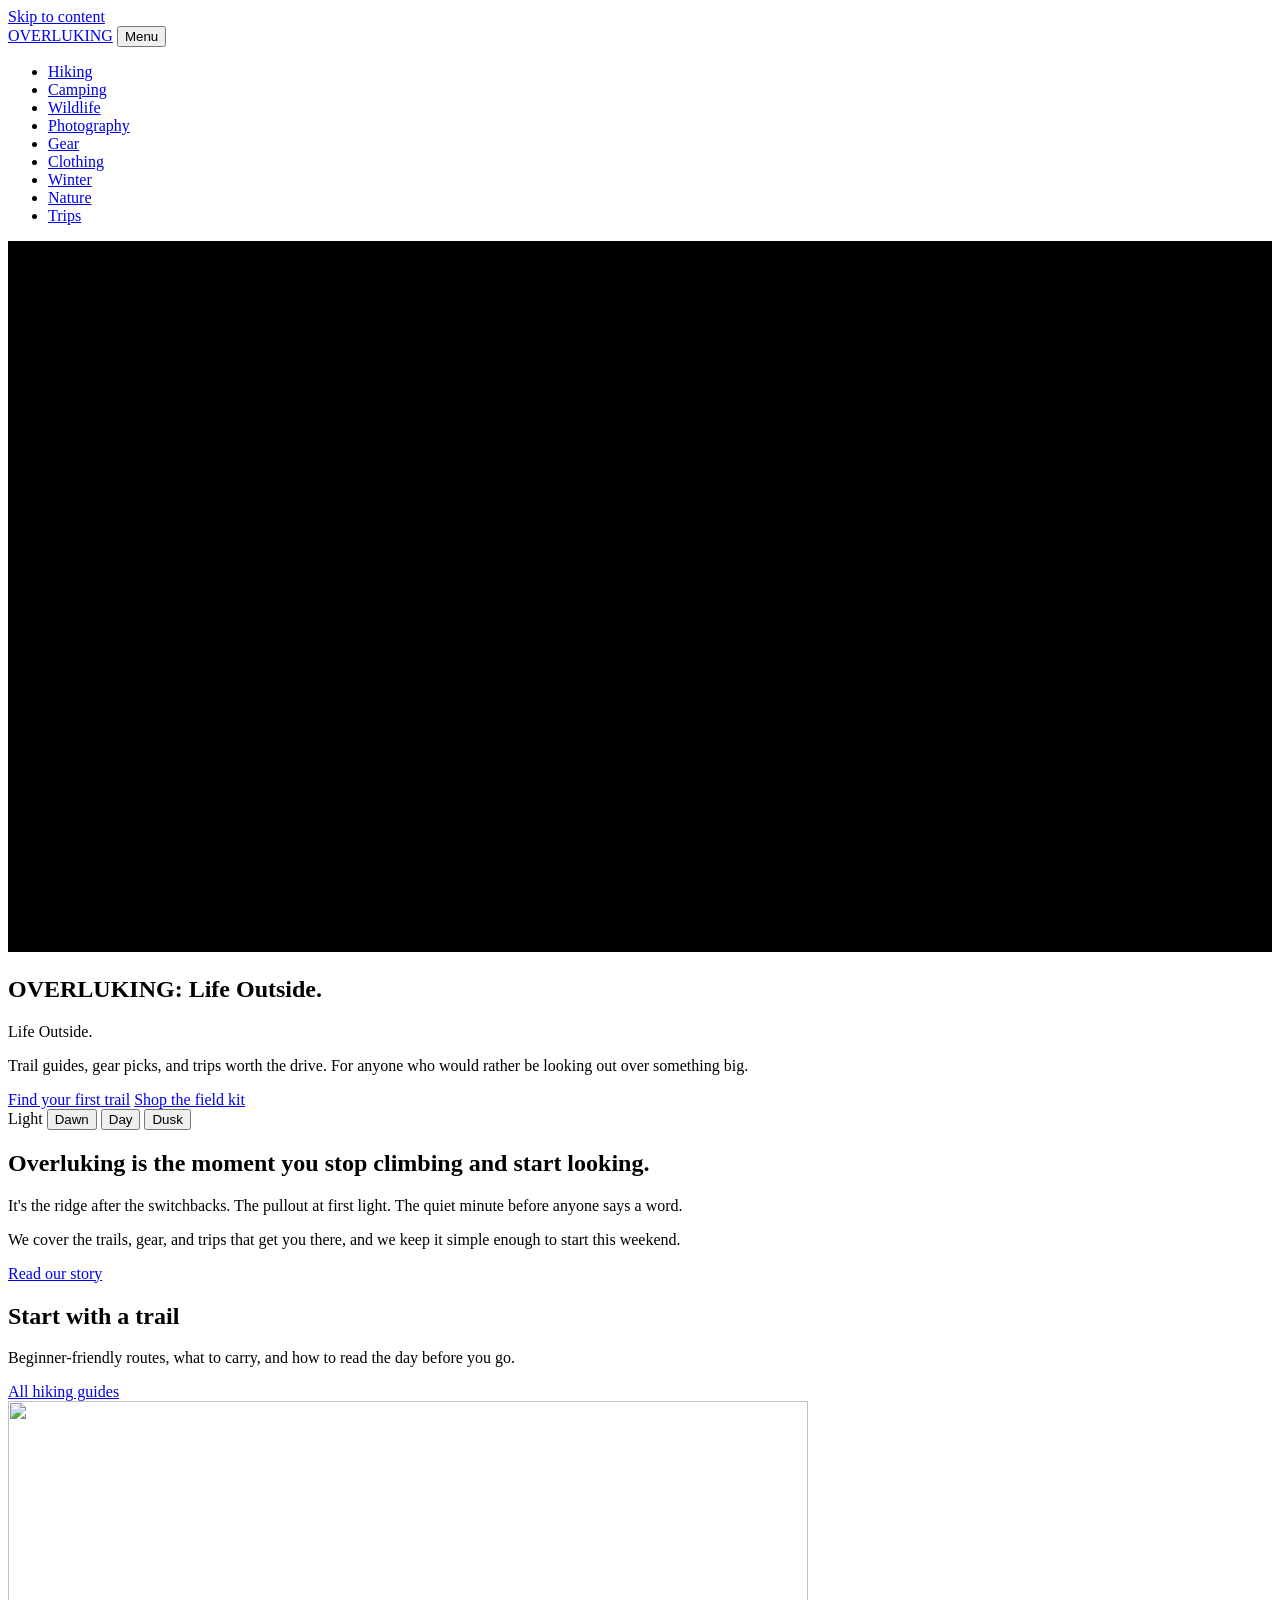
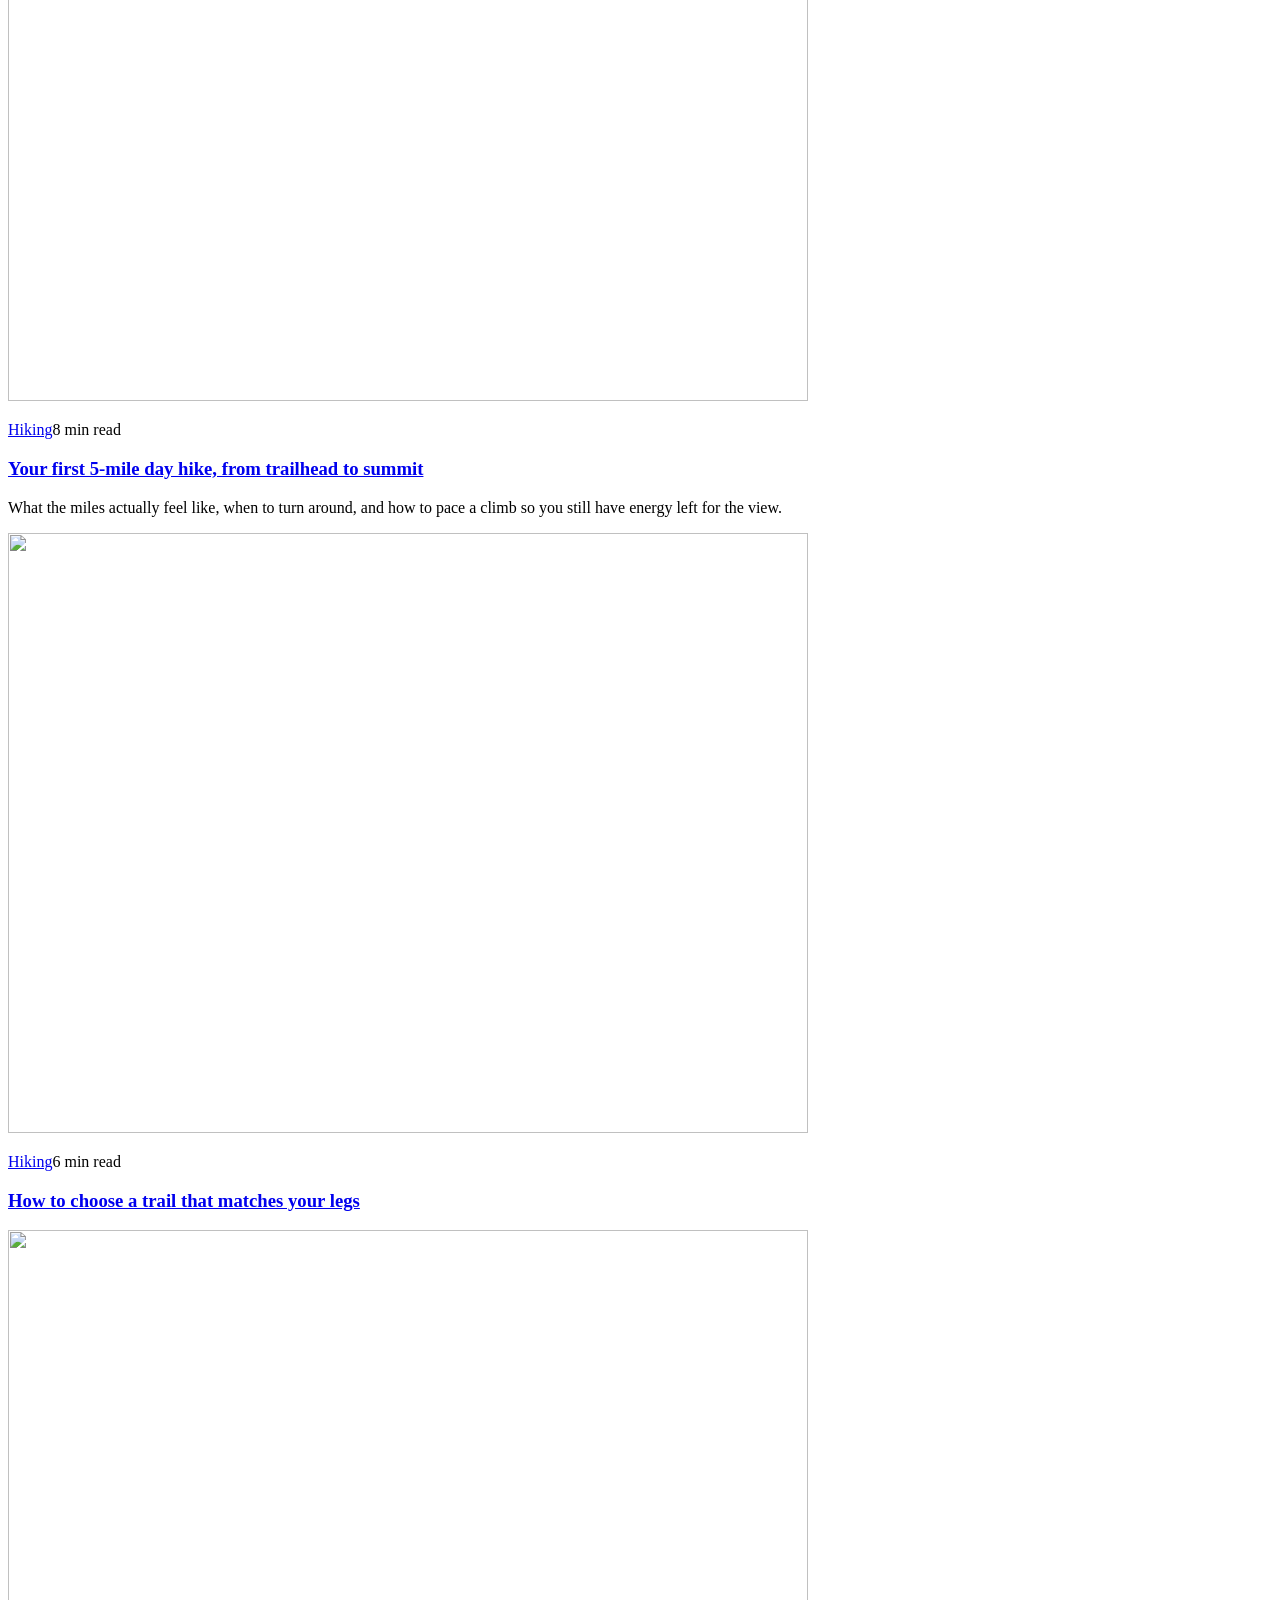
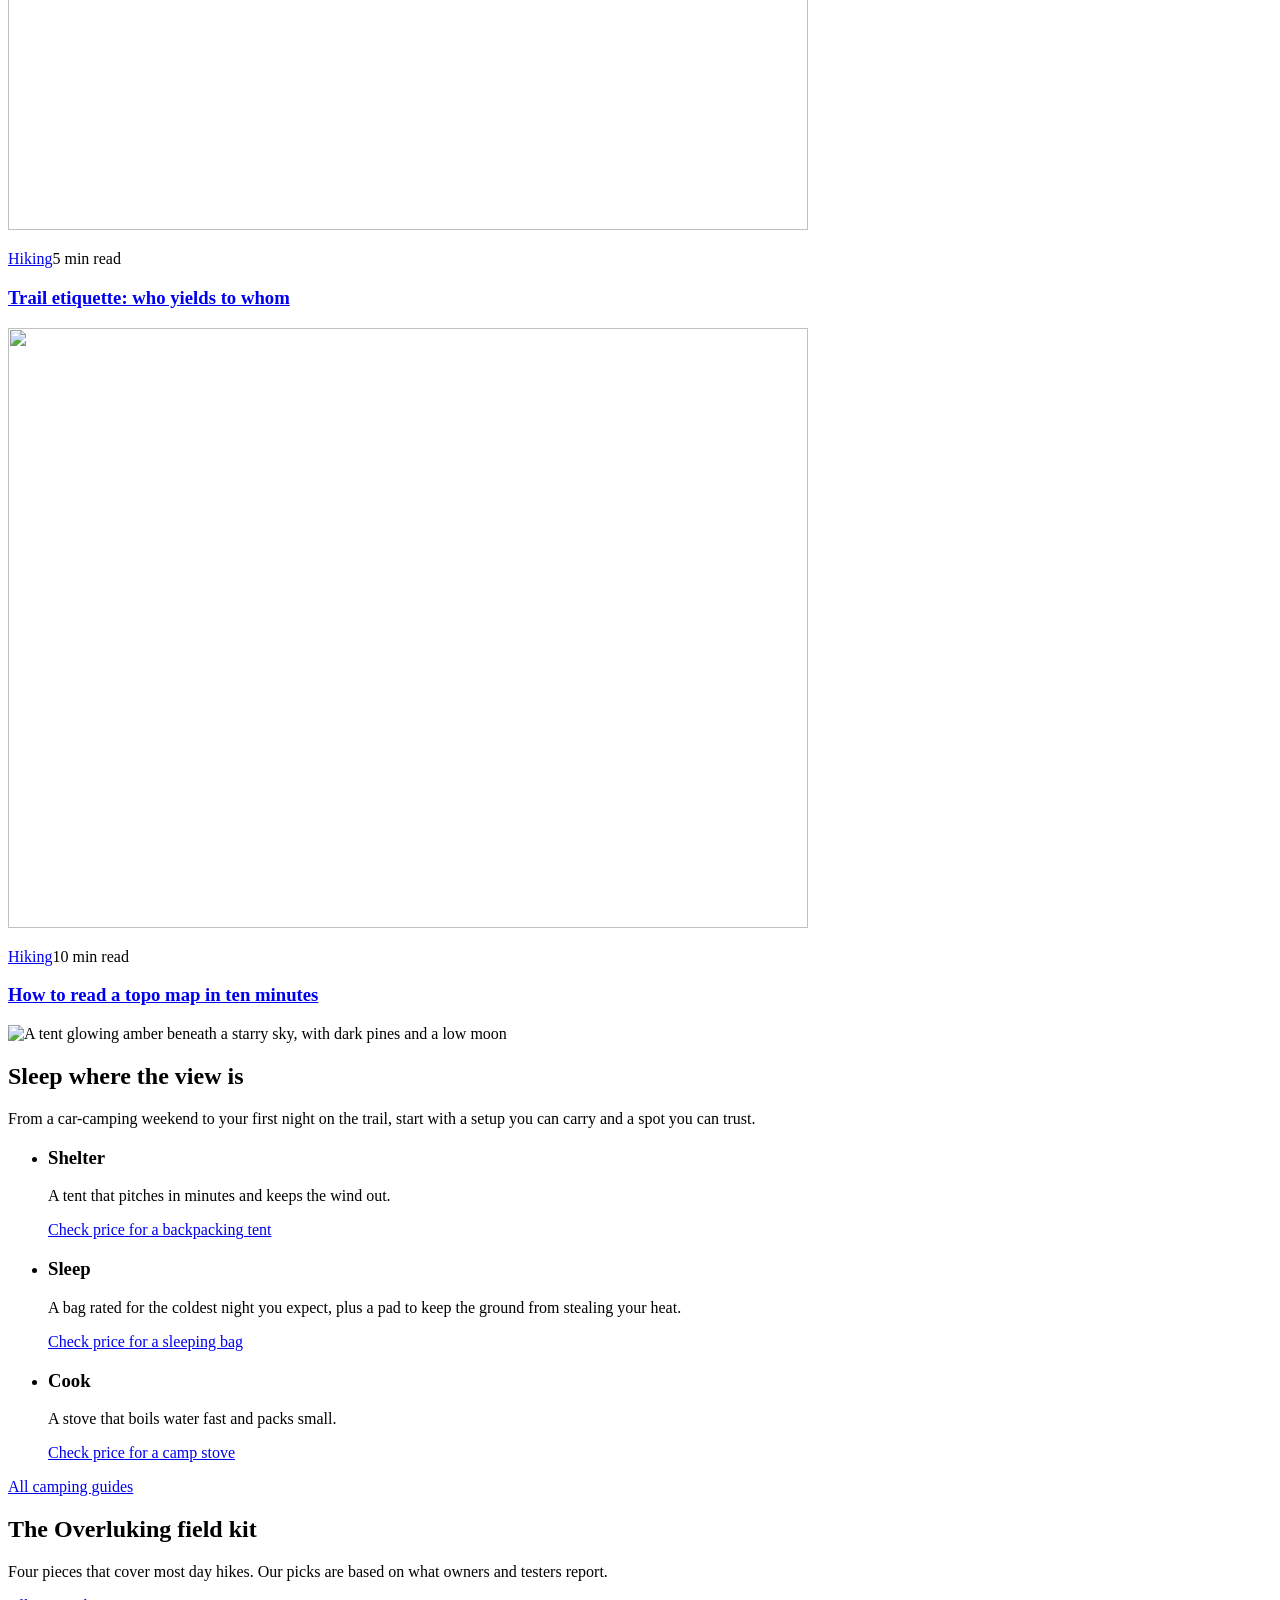
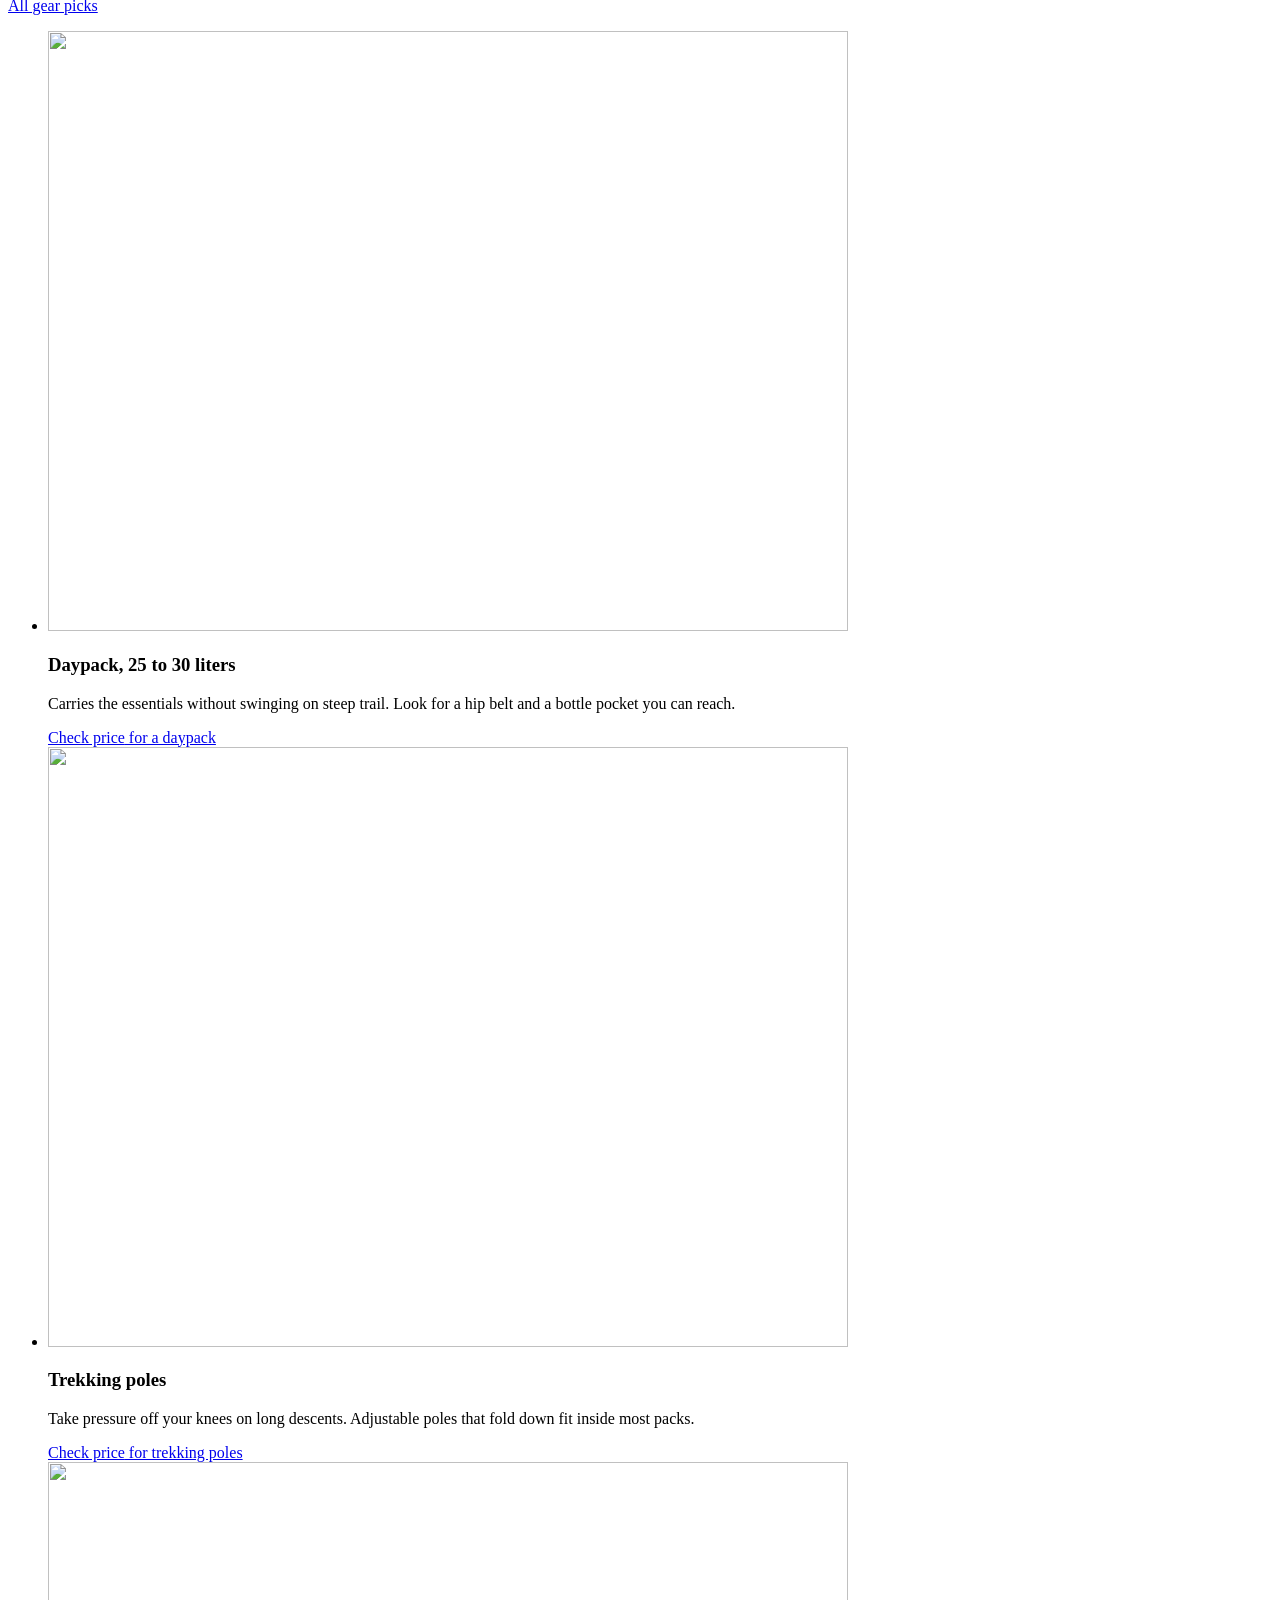
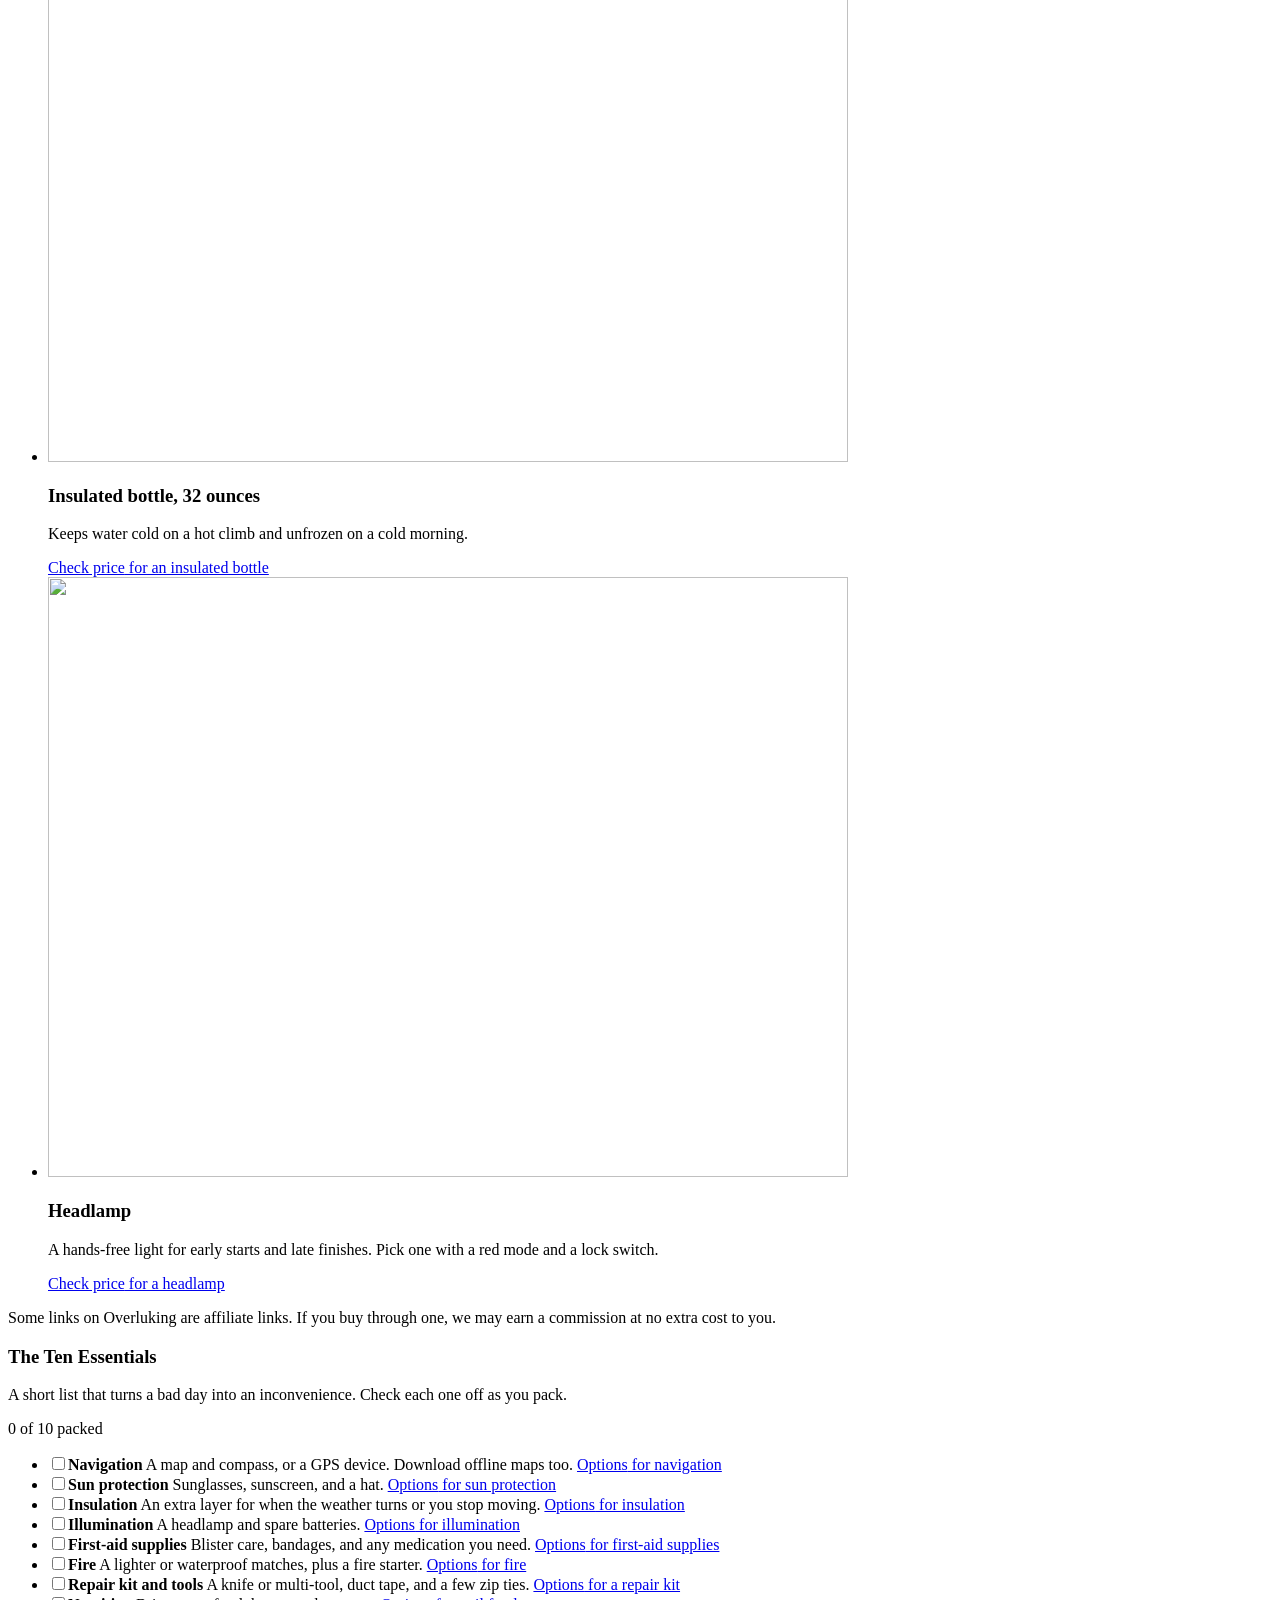
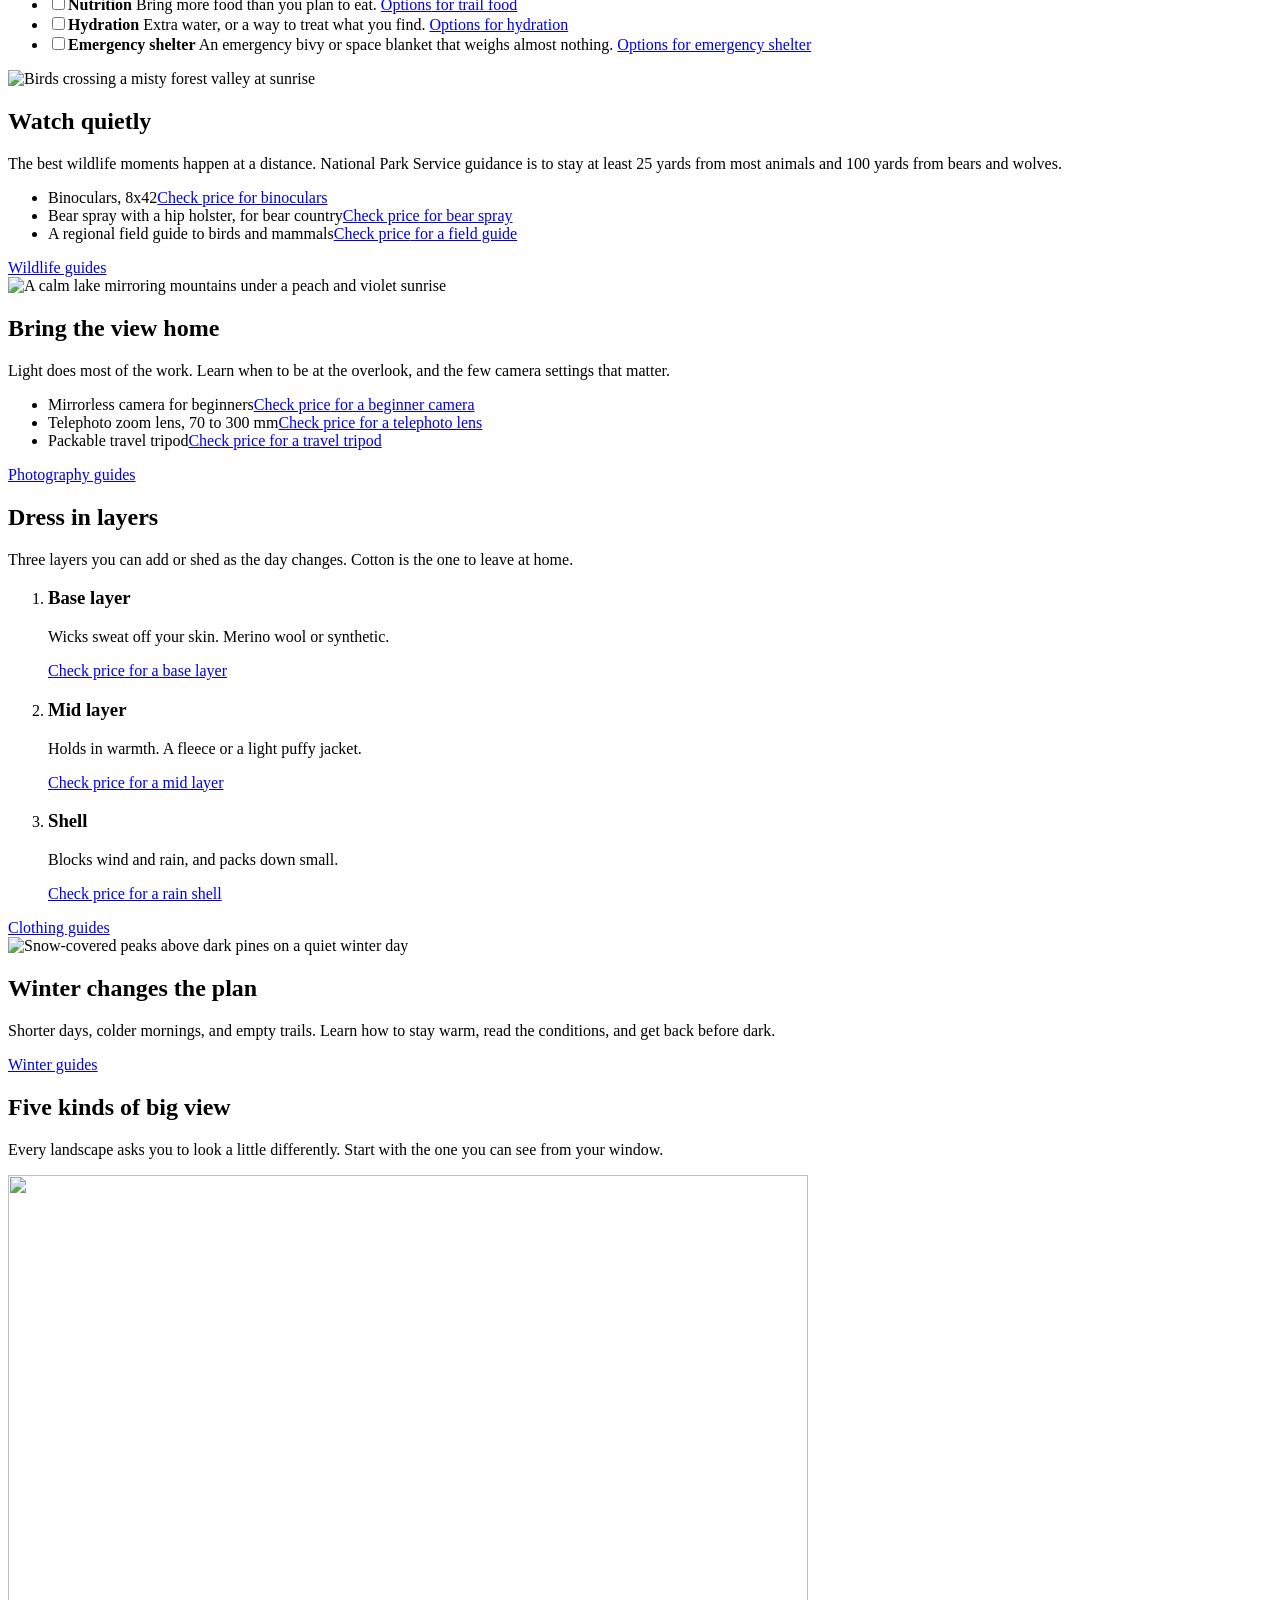
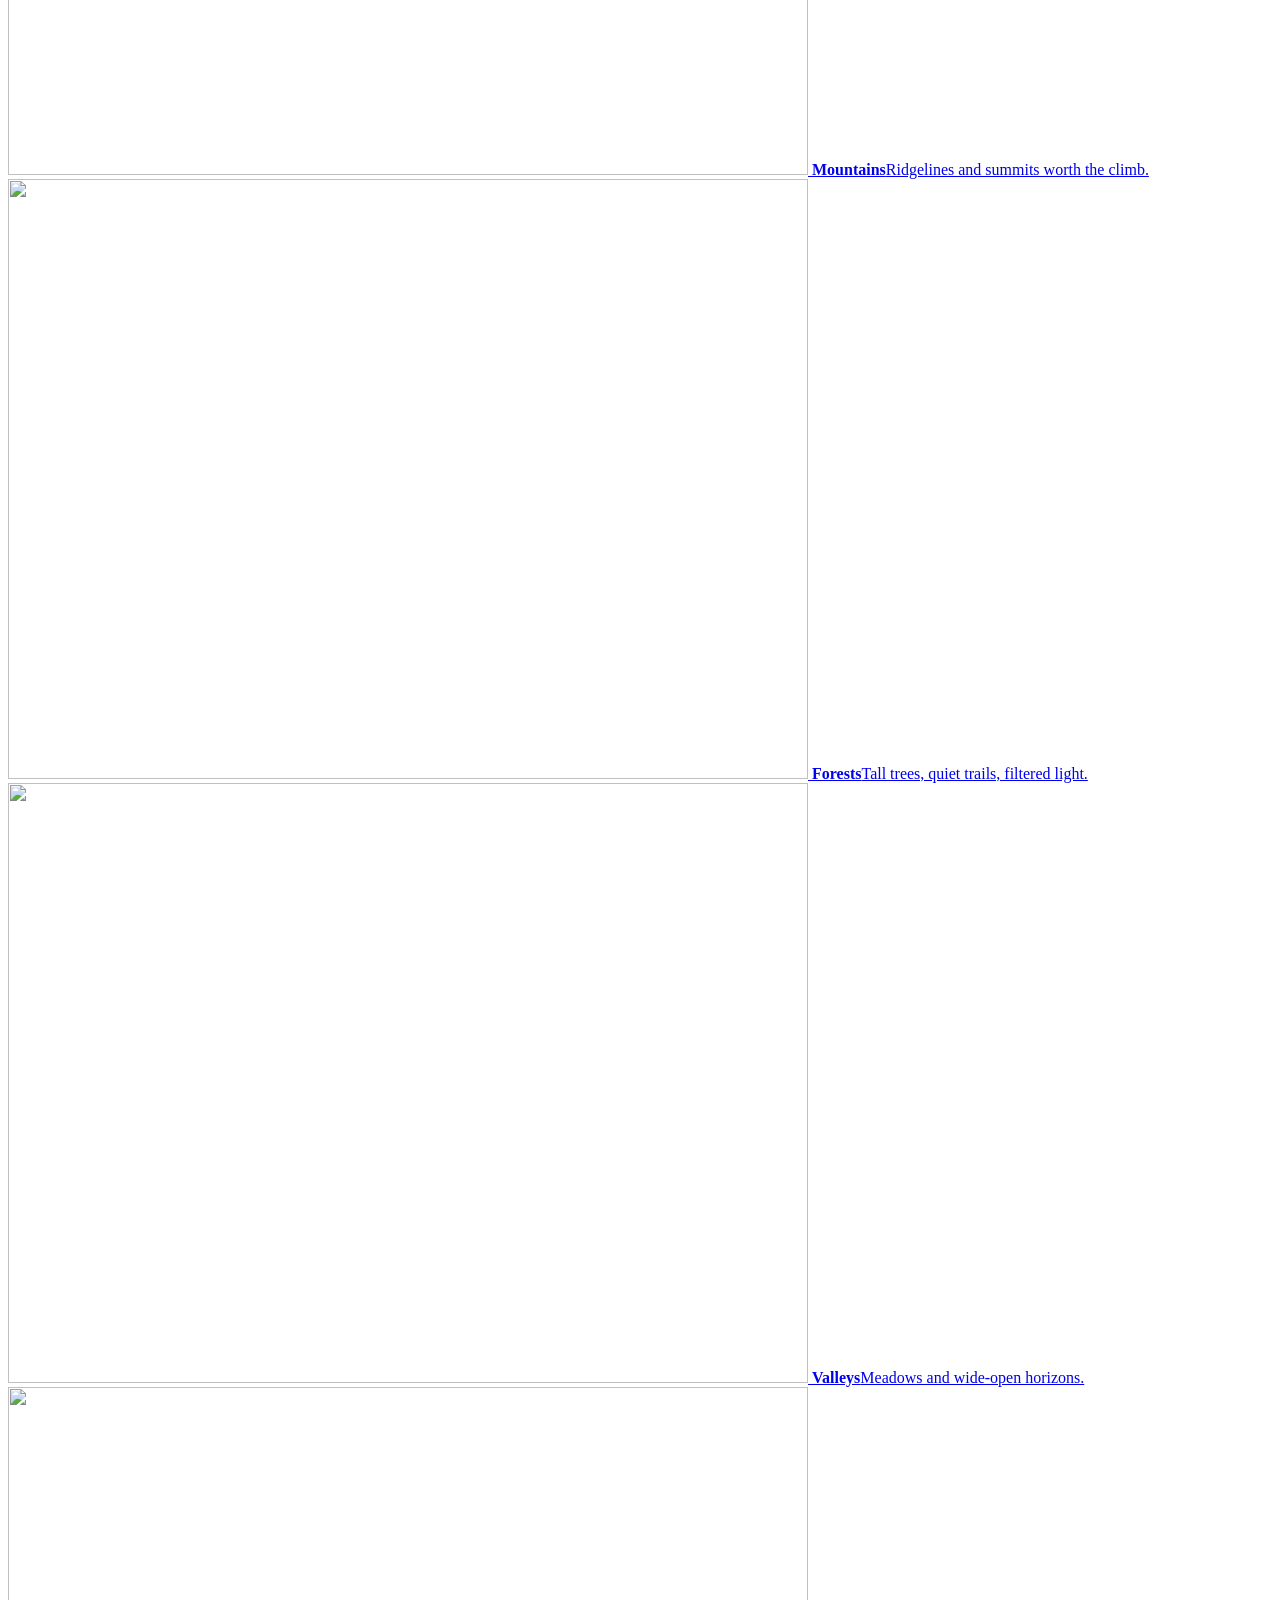
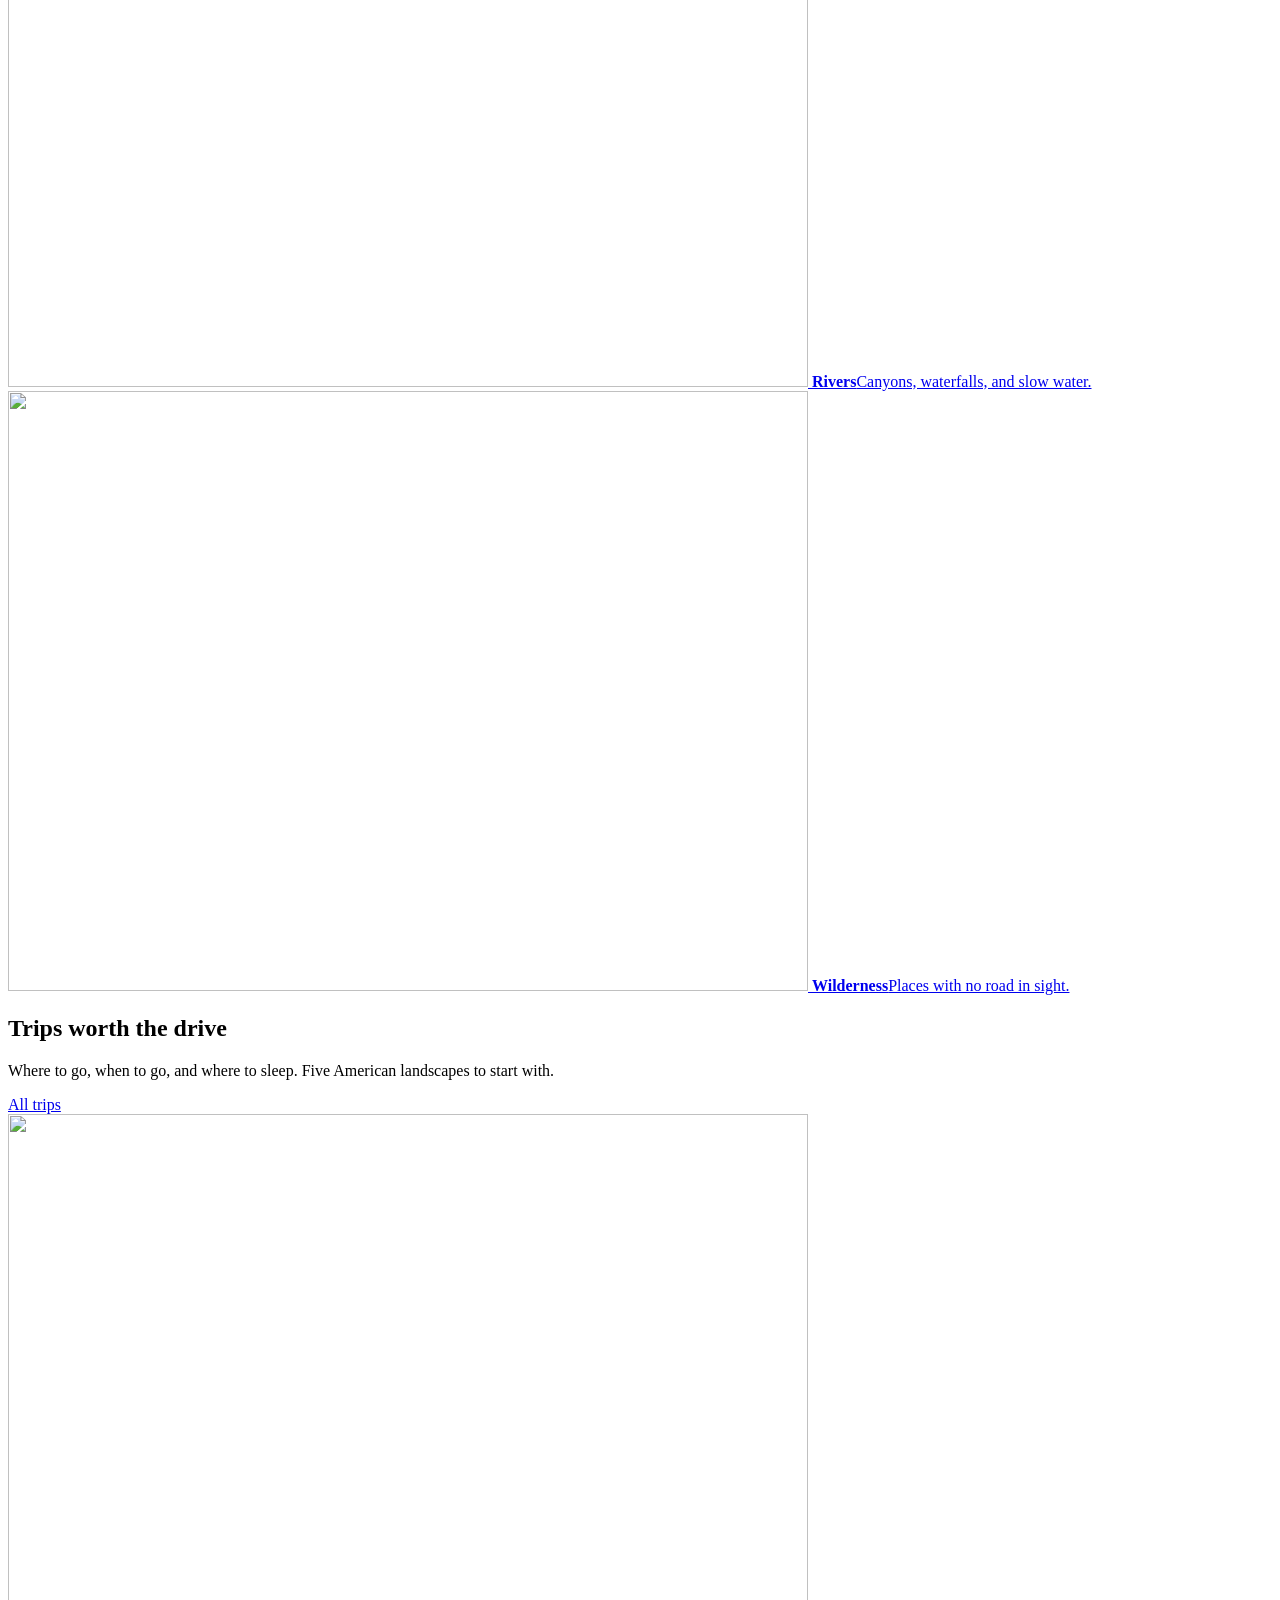
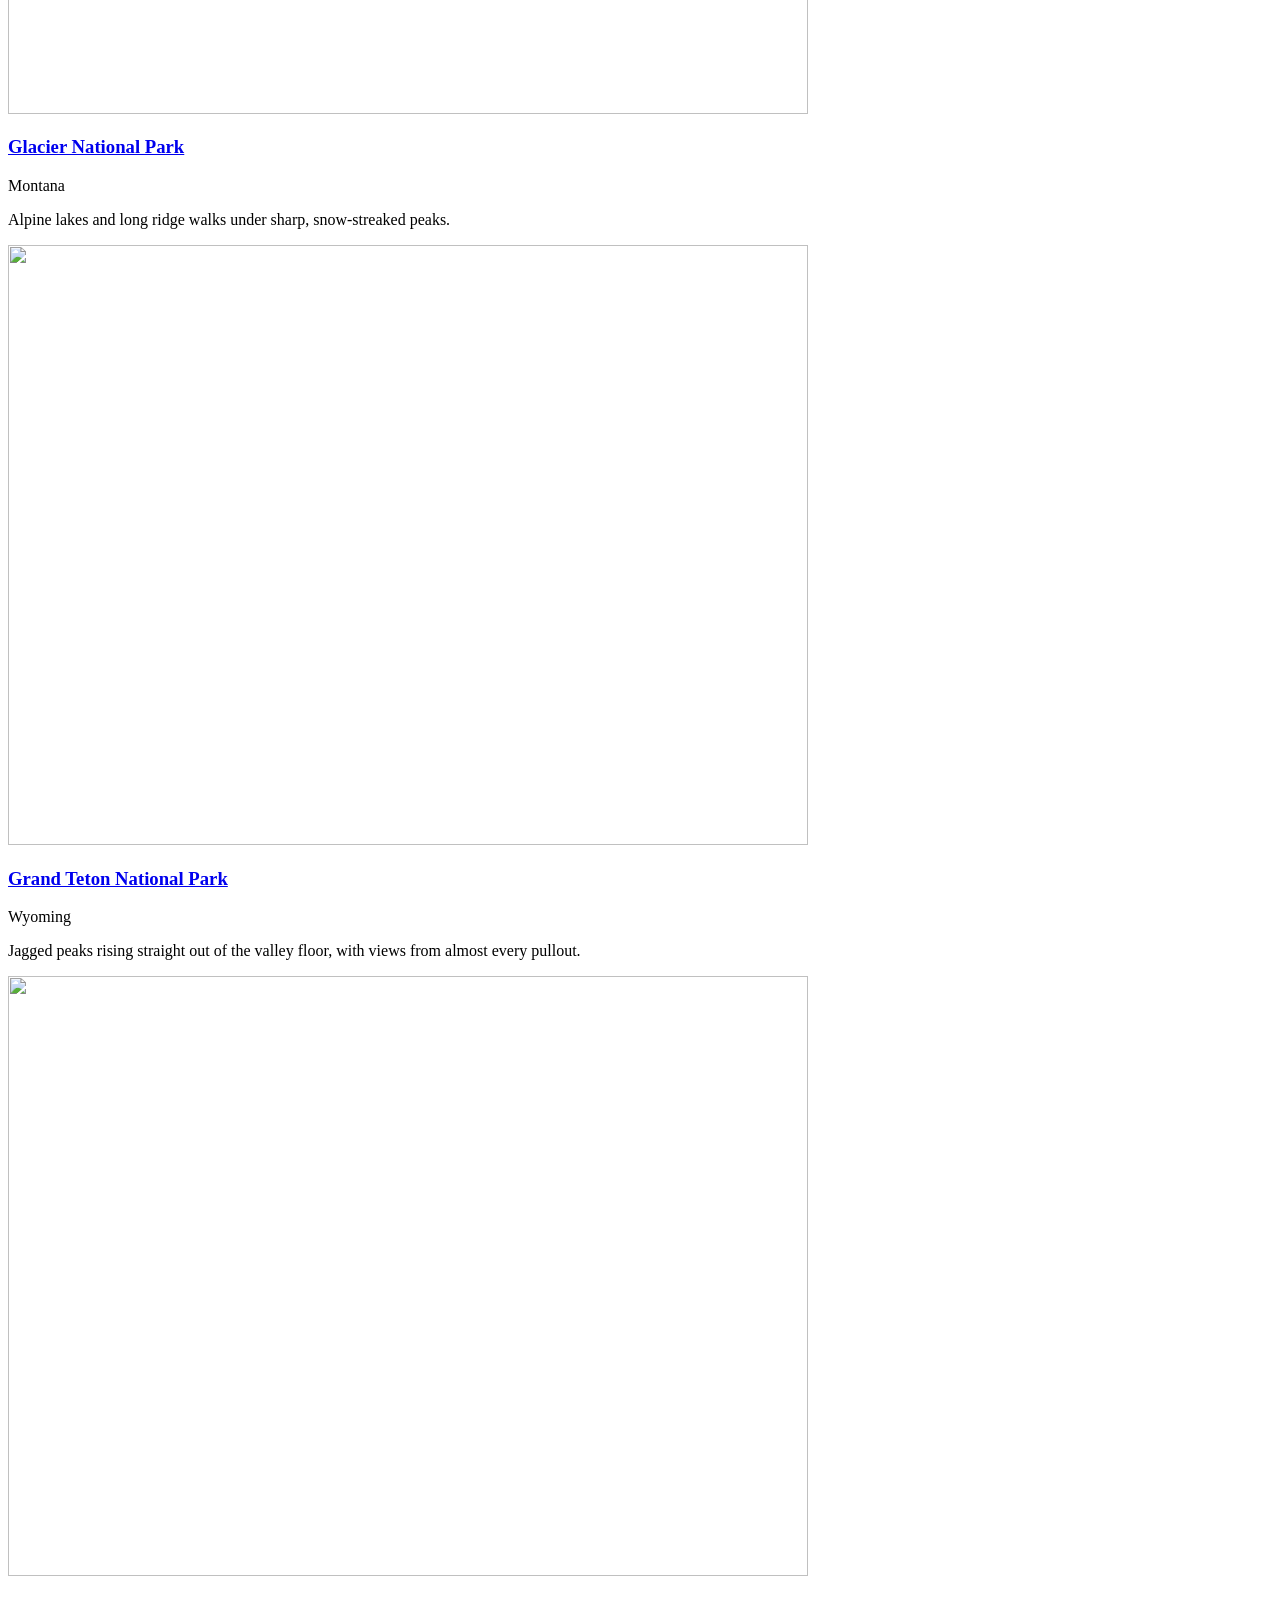
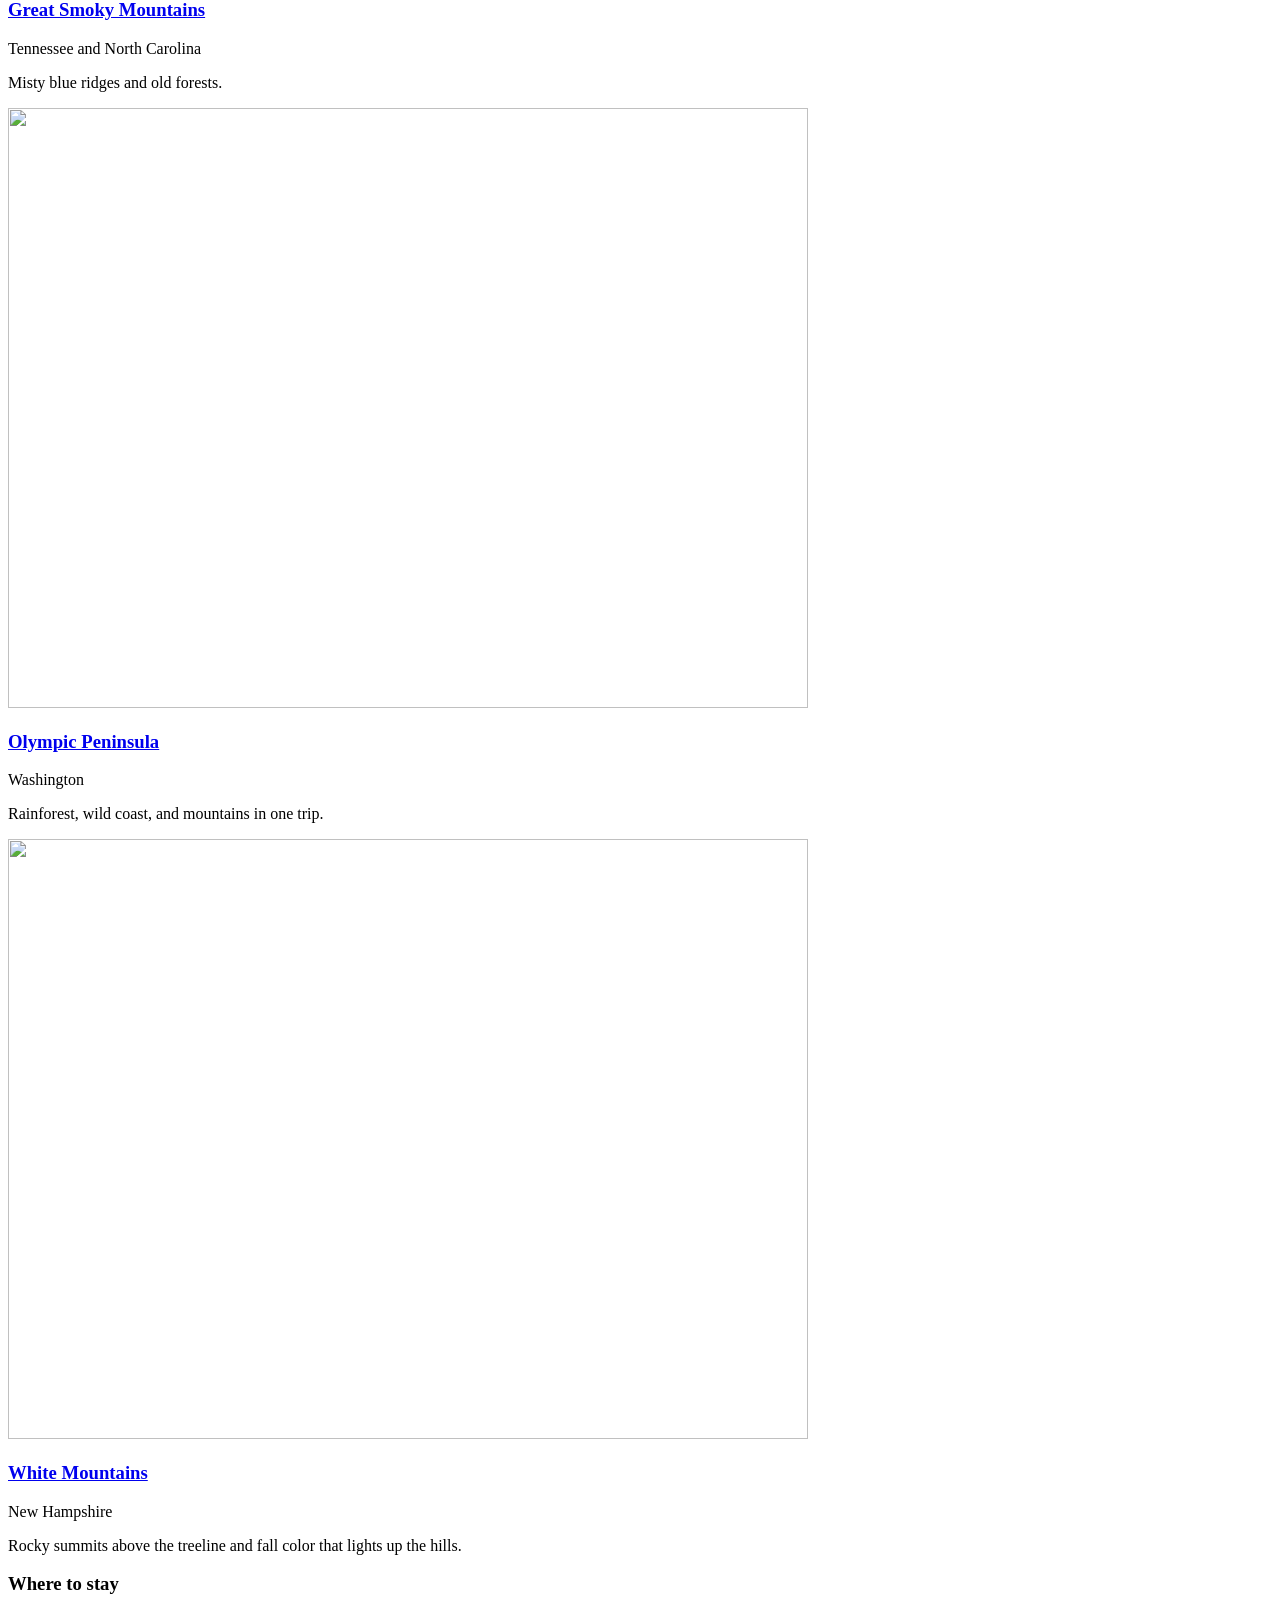
==== index.html @ 8738e4f9 "Add files via upload" ====
<!DOCTYPE html>
<html lang="en-US">
<head>
  <meta charset="utf-8">
  <meta name="viewport" content="width=device-width, initial-scale=1">
  <title>OVERLUKING | Life Outside.</title>
  <meta name="description" content="OVERLUKING is an outdoor lifestyle brand for people who would rather be looking out over something big. Trail guides, gear picks, wildlife, photography, and trips across America.">
  <meta name="theme-color" content="#143229">

  <meta property="og:type" content="website">
  <meta property="og:site_name" content="OVERLUKING">
  <meta property="og:title" content="OVERLUKING | Life Outside.">
  <meta property="og:description" content="Trail guides, gear picks, and trips worth the drive. For anyone who would rather be looking out over something big.">
  <meta name="twitter:card" content="summary_large_image">

  <link rel="icon" href="assets/favicon.svg" type="image/svg+xml">

  <link rel="preconnect" href="https://fonts.googleapis.com">
  <link rel="preconnect" href="https://fonts.gstatic.com" crossorigin>
  <link rel="stylesheet" href="https://fonts.googleapis.com/css2?family=Archivo:wdth,wght@62..125,400..800&family=Source+Serif+4:ital,opsz,wght@0,8..60,400..600;1,8..60,400..600&display=swap">
  <link rel="stylesheet" href="css/styles.css">
  <script src="js/main.js" defer></script>
</head>
<body>
  <a class="skip-link" href="#main">Skip to content</a>

  <!-- ============ HEADER ============ -->
  <header class="site-header" id="top">
    <div class="container site-header__bar">
      <a class="brand" href="./" aria-label="OVERLUKING home">OVERLUKING</a>
      <button class="nav-toggle" type="button" aria-expanded="false" aria-controls="site-nav">
        <span class="nav-toggle__label">Menu</span>
        <span class="nav-toggle__bars" aria-hidden="true"></span>
      </button>
      <nav class="nav" id="site-nav" aria-label="Primary">
        <ul>
          <li><a href="#hiking">Hiking</a></li>
          <li><a href="#camping">Camping</a></li>
          <li><a href="#wildlife">Wildlife</a></li>
          <li><a href="#photography">Photography</a></li>
          <li><a href="#gear">Gear</a></li>
          <li><a href="#clothing">Clothing</a></li>
          <li><a href="#winter">Winter</a></li>
          <li><a href="#nature">Nature</a></li>
          <li><a href="#trips">Trips</a></li>
        </ul>
      </nav>
    </div>
  </header>

  <main id="main">

    <!-- ============ HERO ============ -->
    <section class="hero" data-light="dawn" aria-labelledby="hero-title">
      <svg class="hero__art" viewBox="0 0 1600 900" preserveAspectRatio="xMidYMax slice" role="img" aria-label="A hiker stands on a rock ledge at sunrise, looking out across layers of mountain ridges."><defs><linearGradient id="hSky" x1="0" y1="0" x2="0" y2="1"><stop class="s-top" offset="0"/><stop class="s-mid" offset=".52"/><stop class="s-low" offset="1"/></linearGradient><radialGradient id="hGlow"><stop class="sun-a" offset="0" stop-opacity=".9"/><stop class="sun-a" offset="1" stop-opacity="0"/></radialGradient><linearGradient id="hMist" x1="0" y1="0" x2="0" y2="1"><stop class="mist-c" offset="0" stop-opacity="0"/><stop class="mist-c" offset=".55" stop-opacity=".55"/><stop class="mist-c" offset="1" stop-opacity="0"/></linearGradient></defs><rect width="1600" height="900" fill="url(#hSky)"/><g class="layer" data-depth="0.42"><circle cx="960" cy="470" r="520" fill="url(#hGlow)"/><circle class="sun-disk" cx="960" cy="470" r="38"/></g><g class="layer" data-depth="0.3"><g class="rise" style="--i:0"><path class="ridge r1" d="M0,1240.0 L0,330.4 L16,340.4 L32,354.3 L48,360.4 L64,358.9 L80,346.8 L96,336.3 L112,353.6 L128,358.3 L144,356.2 L160,353.4 L176,352.9 L192,353.7 L208,359.4 L224,365.2 L240,367.6 L256,365.7 L272,368.3 L288,372.3 L304,374.3 L320,374.1 L336,371.9 L352,380.5 L368,384.3 L384,380.3 L400,368.7 L416,351.5 L432,336.0 L448,321.1 L464,344.7 L480,361.1 L496,368.4 L512,390.7 L528,409.1 L544,425.9 L560,440.0 L576,449.7 L592,455.9 L608,458.0 L624,461.7 L640,467.8 L656,474.6 L672,480.5 L688,482.6 L704,471.5 L720,477.6 L736,471.0 L752,460.3 L768,459.3 L784,460.1 L800,464.6 L816,476.9 L832,487.7 L848,495.7 L864,499.7 L880,500.5 L896,500.6 L912,496.8 L928,491.5 L944,495.4 L960,492.4 L976,489.2 L992,485.0 L1008,477.7 L1024,466.7 L1040,451.9 L1056,433.4 L1072,412.6 L1088,387.7 L1104,369.9 L1120,377.7 L1136,369.8 L1152,382.3 L1168,379.7 L1184,368.0 L1200,368.5 L1216,375.3 L1232,374.4 L1248,379.7 L1264,373.9 L1280,361.5 L1296,345.2 L1312,346.7 L1328,340.9 L1344,347.1 L1360,351.0 L1376,349.8 L1392,348.0 L1408,346.0 L1424,337.7 L1440,324.0 L1456,330.1 L1472,325.9 L1488,328.2 L1504,344.8 L1520,355.9 L1536,361.4 L1552,355.4 L1568,365.1 L1584,362.7 L1600,355.3 L1616,345.2 L1616,1240.0 Z"/><rect class="mist" x="0" y="450" width="1600" height="200" fill="url(#hMist)"/></g></g><g class="layer" data-depth="0.24"><g class="rise" style="--i:1"><path class="ridge r2" d="M0,1240.0 L0,544.8 L16,547.8 L32,549.2 L48,547.6 L64,549.7 L80,549.6 L96,546.5 L112,539.3 L128,541.3 L144,540.3 L160,549.2 L176,553.3 L192,546.1 L208,541.7 L224,533.1 L240,514.7 L256,508.2 L272,514.2 L288,517.9 L304,521.9 L320,522.7 L336,538.1 L352,547.0 L368,555.7 L384,560.8 L400,557.6 L416,538.8 L432,542.6 L448,555.9 L464,561.5 L480,558.5 L496,550.6 L512,541.4 L528,531.5 L544,524.0 L560,520.2 L576,515.8 L592,516.7 L608,511.9 L624,514.4 L640,519.9 L656,524.2 L672,530.8 L688,538.0 L704,542.7 L720,545.4 L736,547.6 L752,552.7 L768,554.3 L784,539.0 L800,528.6 L816,512.6 L832,486.5 L848,454.3 L864,476.6 L880,503.5 L896,518.4 L912,524.1 L928,540.6 L944,556.7 L960,564.8 L976,565.5 L992,559.7 L1008,541.3 L1024,533.2 L1040,533.4 L1056,523.6 L1072,503.9 L1088,504.3 L1104,511.3 L1120,518.6 L1136,516.6 L1152,509.0 L1168,500.9 L1184,490.6 L1200,475.9 L1216,457.7 L1232,435.9 L1248,405.1 L1264,393.2 L1280,417.9 L1296,434.0 L1312,439.1 L1328,443.8 L1344,453.7 L1360,459.9 L1376,459.8 L1392,458.1 L1408,453.2 L1424,437.6 L1440,430.4 L1456,422.0 L1472,412.2 L1488,405.8 L1504,406.2 L1520,413.5 L1536,419.2 L1552,422.0 L1568,438.2 L1584,446.9 L1600,446.7 L1616,449.2 L1616,1240.0 Z"/><rect class="mist" x="0" y="525" width="1600" height="200" fill="url(#hMist)"/></g></g><g class="layer" data-depth="0.18"><g class="rise" style="--i:2"><path class="ridge r3" d="M0,1240.0 L0,558.3 L16,549.5 L32,548.2 L48,538.2 L64,539.2 L80,539.6 L96,528.1 L112,510.9 L128,523.2 L144,547.2 L160,569.3 L176,587.9 L192,603.3 L208,619.3 L224,632.0 L240,635.8 L256,630.4 L272,624.6 L288,614.1 L304,625.6 L320,619.3 L336,602.2 L352,597.5 L368,611.0 L384,614.5 L400,604.1 L416,599.7 L432,592.1 L448,580.9 L464,562.7 L480,549.0 L496,535.5 L512,519.6 L528,527.1 L544,536.7 L560,548.1 L576,545.0 L592,536.8 L608,535.8 L624,549.9 L640,561.6 L656,565.0 L672,581.4 L688,589.4 L704,593.0 L720,594.9 L736,596.3 L752,594.7 L768,586.9 L784,589.5 L800,590.4 L816,589.9 L832,595.6 L848,597.1 L864,597.1 L880,591.3 L896,579.7 L912,571.6 L928,587.0 L944,591.7 L960,605.4 L976,615.1 L992,616.4 L1008,623.3 L1024,619.8 L1040,609.6 L1056,599.0 L1072,584.0 L1088,573.5 L1104,573.3 L1120,584.8 L1136,593.5 L1152,589.1 L1168,590.3 L1184,582.5 L1200,593.9 L1216,600.1 L1232,601.7 L1248,609.4 L1264,617.0 L1280,621.1 L1296,624.5 L1312,624.0 L1328,615.1 L1344,592.4 L1360,582.2 L1376,587.0 L1392,584.7 L1408,576.4 L1424,572.7 L1440,566.4 L1456,563.4 L1472,558.4 L1488,544.8 L1504,556.9 L1520,553.4 L1536,563.6 L1552,559.6 L1568,553.3 L1584,545.6 L1600,553.3 L1616,551.7 L1616,1240.0 Z"/><rect class="mist" x="0" y="595" width="1600" height="190" fill="url(#hMist)"/></g></g><g class="layer" data-depth="0.12"><g class="rise" style="--i:3"><path class="ridge r4" d="M0,1240.0 L0,643.3 L16,637.6 L32,649.6 L48,652.6 L64,650.1 L80,659.7 L96,666.0 L112,657.8 L128,663.5 L144,670.7 L160,671.0 L176,662.4 L192,658.1 L208,660.9 L224,661.2 L240,660.7 L256,669.4 L272,670.4 L288,675.6 L304,672.4 L320,683.8 L336,691.5 L352,695.5 L368,692.4 L384,680.3 L400,688.3 L416,688.4 L432,680.3 L448,674.4 L464,684.7 L480,685.8 L496,683.7 L512,677.4 L528,689.0 L544,692.7 L560,693.9 L576,689.8 L592,682.2 L608,665.2 L624,652.8 L640,625.3 L656,643.1 L672,649.4 L688,656.2 L704,644.5 L720,659.2 L736,670.5 L752,676.6 L768,678.3 L784,681.2 L800,687.5 L816,690.3 L832,686.1 L848,699.5 L864,702.2 L880,698.5 L896,687.2 L912,669.8 L928,674.4 L944,672.1 L960,656.4 L976,661.6 L992,661.2 L1008,661.4 L1024,647.2 L1040,639.3 L1056,641.1 L1072,632.9 L1088,640.9 L1104,646.2 L1120,646.6 L1136,652.2 L1152,655.1 L1168,654.3 L1184,646.2 L1200,657.9 L1216,665.2 L1232,665.5 L1248,678.4 L1264,681.7 L1280,681.0 L1296,675.4 L1312,665.4 L1328,653.0 L1344,639.1 L1360,644.0 L1376,651.9 L1392,648.5 L1408,645.7 L1424,647.2 L1440,643.5 L1456,639.9 L1472,633.6 L1488,632.9 L1504,635.8 L1520,637.0 L1536,629.5 L1552,609.9 L1568,622.6 L1584,633.7 L1600,640.8 L1616,647.5 L1616,1240.0 Z"/><rect class="mist" x="0" y="665" width="1600" height="180" fill="url(#hMist)"/></g></g><g class="layer" data-depth="0.07"><g class="rise" style="--i:4"><path class="ridge r5" d="M0,1240.0 L0,732.3 L16,738.8 L32,741.6 L48,743.4 L64,744.7 L80,746.9 L96,747.9 L112,743.9 L128,733.4 L144,743.3 L160,757.5 L176,765.6 L192,768.7 L208,769.6 L224,770.4 L240,770.6 L256,769.5 L272,765.6 L288,758.0 L304,749.7 L320,745.9 L336,738.6 L352,724.3 L368,720.3 L384,721.5 L400,718.3 L416,718.1 L432,723.0 L448,721.2 L464,722.6 L480,723.6 L496,721.5 L512,719.4 L528,719.3 L544,723.5 L560,721.7 L576,719.9 L592,721.5 L608,728.2 L624,737.8 L640,742.8 L656,745.0 L672,745.7 L688,743.2 L704,736.6 L720,737.7 L736,742.5 L752,743.4 L768,752.1 L784,751.1 L800,743.6 L816,737.8 L832,744.4 L848,753.6 L864,758.7 L880,760.7 L896,761.8 L912,763.9 L928,764.8 L944,763.1 L960,756.2 L976,751.1 L992,753.4 L1008,750.8 L1024,746.2 L1040,740.3 L1056,733.5 L1072,724.8 L1088,713.3 L1104,704.5 L1120,700.8 L1136,700.7 L1152,708.3 L1168,714.5 L1184,717.8 L1200,714.5 L1216,725.0 L1232,731.0 L1248,734.2 L1264,736.9 L1280,739.8 L1296,741.8 L1312,744.1 L1328,753.8 L1344,756.8 L1360,755.8 L1376,745.0 L1392,748.4 L1408,745.0 L1424,739.8 L1440,735.2 L1456,734.1 L1472,734.9 L1488,736.9 L1504,739.5 L1520,742.0 L1536,742.4 L1552,735.3 L1568,740.7 L1584,741.4 L1600,740.1 L1616,736.7 L1616,1240.0 Z"/></g></g><g class="layer" data-depth="0.03"><g class="rise" style="--i:5"><path class="fg2" d="M110.7,509.5 L110.7,509.5 L134.8,586.5 L118.3,564.8 L145.1,641.9 L120.6,620.2 L155.5,697.3 L122.9,675.6 L165.9,752.7 L125.1,731.0 L176.2,808.1 L127.4,786.4 L186.6,863.5 L139.6,863.5 L139.6,870.7 L81.8,870.7 L81.8,863.5 L94.0,786.4 L34.9,863.5 L96.3,731.0 L45.2,808.1 L98.6,675.6 L55.6,752.7 L100.9,620.2 L66.0,697.3 L103.2,564.8 L76.3,641.9 L110.7,509.5 L86.7,586.5 Z M345.3,511.8 L345.3,511.8 L369.3,588.8 L352.9,567.1 L379.7,644.1 L355.2,622.5 L390.1,699.5 L357.4,677.8 L400.4,754.8 L359.7,733.2 L410.8,810.2 L362.0,788.5 L421.1,865.5 L374.2,865.5 L374.2,872.8 L316.4,872.8 L316.4,865.5 L328.6,788.5 L269.5,865.5 L330.9,733.2 L279.9,810.2 L333.2,677.8 L290.2,754.8 L335.5,622.5 L300.6,699.5 L337.8,567.1 L311.0,644.1 L345.3,511.8 L321.3,588.8 Z M360.7,553.3 L360.7,553.3 L382.0,621.5 L367.4,602.3 L391.2,670.5 L369.4,651.3 L400.3,719.6 L371.4,700.4 L409.5,768.6 L373.5,749.4 L418.7,817.7 L375.5,798.5 L427.9,866.7 L386.3,866.7 L386.3,873.1 L335.1,873.1 L335.1,866.7 L345.9,798.5 L293.5,866.7 L348.0,749.4 L302.7,817.7 L350.0,700.4 L311.9,768.6 L352.0,651.3 L321.1,719.6 L354.0,602.3 L330.3,670.5 L360.7,553.3 L339.4,621.5 Z M1272.8,490.6 L1272.8,490.6 L1297.4,569.5 L1280.6,547.3 L1308.0,626.2 L1282.9,604.0 L1318.6,682.8 L1285.2,660.7 L1329.2,739.5 L1287.6,717.3 L1339.8,796.2 L1289.9,774.0 L1350.4,852.8 L1302.4,852.8 L1302.4,860.2 L1243.3,860.2 L1243.3,852.8 L1255.7,774.0 L1195.2,852.8 L1258.1,717.3 L1205.8,796.2 L1260.4,660.7 L1216.4,739.5 L1262.7,604.0 L1227.0,682.8 L1265.1,547.3 L1237.6,626.2 L1272.8,490.6 L1248.2,569.5 Z M1532.0,589.0 L1532.0,589.0 L1549.9,646.4 L1537.6,630.3 L1557.6,687.7 L1539.3,671.5 L1565.3,728.9 L1541.0,712.8 L1573.0,770.2 L1542.7,754.0 L1580.8,811.4 L1544.4,795.3 L1588.5,852.6 L1553.5,852.6 L1553.5,858.0 L1510.5,858.0 L1510.5,852.6 L1519.6,795.3 L1475.5,852.6 L1521.3,754.0 L1483.2,811.4 L1523.0,712.8 L1490.9,770.2 L1524.7,671.5 L1498.7,728.9 L1526.4,630.3 L1506.4,687.7 L1532.0,589.0 L1514.1,646.4 Z"/></g></g><g class="rise" style="--i:6"><g class="fg"><path d="M0,900 L0,857.8 L16,856.7 L32,854.2 L48,851.0 L64,848.0 L80,845.9 L96,845.4 L112,845.1 L128,844.6 L144,844.0 L160,843.5 L176,843.2 L192,843.9 L208,846.6 L224,850.3 L240,854.1 L256,857.0 L272,857.8 L288,855.7 L304,851.6 L320,846.6 L336,841.9 L352,838.8 L368,838.2 L384,839.0 L400,840.6 L416,842.2 L432,843.2 L448,843.0 L464,841.9 L480,840.8 L496,839.7 L512,838.2 L528,836.5 L544,834.3 L560,831.9 L576,829.4 L592,826.7 L608,823.9 L624,820.8 L640,817.2 L656,812.7 L672,807.8 L688,803.1 L704,799.0 L720,795.9 L736,793.9 L752,792.6 L768,791.8 L784,791.1 L800,790.4 L816,789.6 L832,788.9 L848,788.7 L864,788.9 L880,789.6 L896,790.8 L912,792.7 L928,795.5 L944,799.0 L960,802.8 L976,806.8 L992,810.5 L1008,812.9 L1024,813.7 L1040,813.6 L1056,813.4 L1072,814.0 L1088,816.6 L1104,821.9 L1120,828.8 L1136,836.4 L1152,843.1 L1168,847.5 L1184,848.5 L1200,846.8 L1216,843.6 L1232,840.1 L1248,837.6 L1264,837.7 L1280,840.3 L1296,844.6 L1312,849.4 L1328,853.7 L1344,856.4 L1360,856.6 L1376,855.6 L1392,853.8 L1408,852.0 L1424,850.5 L1440,849.9 L1456,850.7 L1472,852.5 L1488,854.8 L1504,856.9 L1520,858.4 L1536,858.5 L1552,856.1 L1568,852.2 L1584,847.7 L1600,843.9 L1616,841.8 L1616,900 Z"/><path d="M70.0,420.0 L70.0,420.0 L98.2,510.0 L78.7,481.8 L109.4,571.7 L81.1,543.5 L120.5,633.5 L83.6,605.3 L131.6,695.3 L86.0,667.1 L142.7,757.1 L88.5,728.9 L153.9,818.8 L90.9,790.6 L165.0,880.6 L107.6,880.6 L107.6,890.0 L32.4,890.0 L32.4,880.6 L49.1,790.6 L-25.0,880.6 L51.5,728.9 L-13.9,818.8 L54.0,667.1 L-2.7,757.1 L56.4,605.3 L8.4,695.3 L58.9,543.5 L19.5,633.5 L61.3,481.8 L30.6,571.7 L70.0,420.0 L41.8,510.0 Z M200.0,540.0 L200.0,540.0 L222.3,608.9 L206.8,587.3 L231.1,656.2 L208.8,634.6 L239.9,703.5 L210.7,681.9 L248.6,750.9 L212.6,729.3 L257.4,798.2 L214.6,776.6 L266.2,845.5 L216.5,823.9 L275.0,892.8 L228.8,892.8 L228.8,900.0 L171.2,900.0 L171.2,892.8 L183.5,823.9 L125.0,892.8 L185.4,776.6 L133.8,845.5 L187.4,729.3 L142.6,798.2 L189.3,681.9 L151.4,750.9 L191.2,634.6 L160.1,703.5 L193.2,587.3 L168.9,656.2 L200.0,540.0 L177.7,608.9 Z M330.0,650.0 L330.0,650.0 L346.3,697.9 L335.0,682.9 L352.8,730.7 L336.4,715.7 L359.2,763.6 L337.8,748.6 L365.7,796.4 L339.3,781.4 L372.1,829.3 L340.7,814.3 L378.6,862.1 L342.1,847.1 L385.0,895.0 L350.0,895.0 L350.0,900.0 L310.0,900.0 L310.0,895.0 L317.9,847.1 L275.0,895.0 L319.3,814.3 L281.4,862.1 L320.7,781.4 L287.9,829.3 L322.2,748.6 L294.3,796.4 L323.6,715.7 L300.8,763.6 L325.0,682.9 L307.2,730.7 L330.0,650.0 L313.7,697.9 Z M1500.0,470.0 L1500.0,470.0 L1525.3,552.3 L1507.7,526.5 L1535.2,608.8 L1509.9,583.0 L1545.2,665.3 L1512.1,639.5 L1555.1,721.9 L1514.3,696.1 L1565.1,778.4 L1516.5,752.6 L1575.0,834.9 L1518.7,809.1 L1585.0,891.4 L1534.4,891.4 L1534.4,900.0 L1465.6,900.0 L1465.6,891.4 L1481.3,809.1 L1415.0,891.4 L1483.5,752.6 L1425.0,834.9 L1485.7,696.1 L1434.9,778.4 L1487.9,639.5 L1444.9,721.9 L1490.1,583.0 L1454.8,665.3 L1492.3,526.5 L1464.8,608.8 L1500.0,470.0 L1474.7,552.3 Z M1400.0,600.0 L1400.0,600.0 L1417.8,657.4 L1405.5,639.4 L1424.9,696.9 L1407.0,678.9 L1431.9,736.3 L1408.6,718.3 L1438.9,775.7 L1410.1,757.7 L1445.9,815.1 L1411.7,797.1 L1453.0,854.6 L1413.2,836.6 L1460.0,894.0 L1424.0,894.0 L1424.0,900.0 L1376.0,900.0 L1376.0,894.0 L1386.8,836.6 L1340.0,894.0 L1388.3,797.1 L1347.0,854.6 L1389.9,757.7 L1354.1,815.1 L1391.4,718.3 L1361.1,775.7 L1393.0,678.9 L1368.1,736.3 L1394.5,639.4 L1375.1,696.9 L1400.0,600.0 L1382.2,657.4 Z M610.0,700.0 L610.0,700.0 L619.2,728.7 L612.8,719.7 L622.8,748.4 L613.6,739.4 L626.5,768.1 L614.4,759.1 L630.1,787.9 L615.2,778.9 L633.7,807.6 L616.0,798.6 L637.4,827.3 L616.8,818.3 L641.0,847.0 L622.0,847.0 L622.0,850.0 L598.0,850.0 L598.0,847.0 L603.2,818.3 L579.0,847.0 L604.0,798.6 L582.6,827.3 L604.8,778.9 L586.3,807.6 L605.6,759.1 L589.9,787.9 L606.4,739.4 L593.5,768.1 L607.2,719.7 L597.2,748.4 L610.0,700.0 L600.8,728.7 Z"/><g transform="translate(848,794.7) scale(2.1)"><circle cx="0" cy="-52" r="5.6"/><path d="M-7,-46 Q0,-50 7,-46 L9,-26 L5,-26 L5,0 L1,0 L1,-22 L-1,-22 L-1,0 L-5,0 L-5,-26 L-9,-26 Z"/><rect x="-13" y="-47" width="12" height="24" rx="4"/><path d="M8,-40 L20,-22 L19,0 L17.5,0 L18,-22 L7,-36 Z"/></g></g></g></svg>
      <div class="container hero__inner">
        <h1 class="hero__wordmark" id="hero-title">OVERLUKING<span class="visually-hidden">: Life Outside.</span></h1>
        <p class="hero__tagline" aria-hidden="true">Life Outside.</p>
        <p class="hero__deck">Trail guides, gear picks, and trips worth the drive. For anyone who would rather be looking out over something big.</p>
        <div class="hero__cta">
          <a class="btn btn--glow" href="#hiking">Find your first trail</a>
          <a class="btn btn--ghost" href="#gear">Shop the field kit</a>
        </div>
      </div>
      <div class="light-switch" role="group" aria-label="Change the light in the picture">
        <span class="light-switch__label">Light</span>
        <button type="button" data-light="dawn" aria-pressed="true">Dawn</button>
        <button type="button" data-light="day" aria-pressed="false">Day</button>
        <button type="button" data-light="dusk" aria-pressed="false">Dusk</button>
      </div>
    </section>

    <!-- ============ MANIFESTO ============ -->
    <section class="band manifesto" id="about" aria-labelledby="about-title">
      <div class="container manifesto__grid">
        <h2 class="manifesto__statement" id="about-title">Overluking is the moment you stop climbing and start looking.</h2>
        <div class="manifesto__body">
          <p>It's the ridge after the switchbacks. The pullout at first light. The quiet minute before anyone says a word.</p>
          <p>We cover the trails, gear, and trips that get you there, and we keep it simple enough to start this weekend.</p>
          <a class="text-link" href="#">Read our story</a>
        </div>
      </div>
    </section>

    <!-- ============ HIKING ============ -->
    <section class="band hiking" id="hiking" aria-labelledby="hiking-title">
      <div class="container">
        <header class="section-head">
          <h2 id="hiking-title">Start with a trail</h2>
          <div class="section-head__aside">
            <p>Beginner-friendly routes, what to carry, and how to read the day before you go.</p>
            <a class="text-link" href="#">All hiking guides</a>
          </div>
        </header>

        <div class="hiking__grid">
          <article class="story story--lead">
            <a class="story__media" href="#" tabindex="-1" aria-hidden="true">
              <img src="assets/img/hiking-lead.svg" width="800" height="600" alt="" decoding="async">
            </a>
            <div class="story__body">
              <p class="story__meta"><a href="#">Hiking</a><span>8 min read</span></p>
              <h3><a href="#">Your first 5-mile day hike, from trailhead to summit</a></h3>
              <p>What the miles actually feel like, when to turn around, and how to pace a climb so you still have energy left for the view.</p>
            </div>
          </article>

          <div class="hiking__list">
            <article class="story story--row">
              <a class="story__media" href="#" tabindex="-1" aria-hidden="true">
                <img src="assets/img/hiking-forest.svg" width="800" height="600" alt="" loading="lazy" decoding="async">
              </a>
              <div class="story__body">
                <p class="story__meta"><a href="#">Hiking</a><span>6 min read</span></p>
                <h3><a href="#">How to choose a trail that matches your legs</a></h3>
              </div>
            </article>
            <article class="story story--row">
              <a class="story__media" href="#" tabindex="-1" aria-hidden="true">
                <img src="assets/img/hiking-lake.svg" width="800" height="600" alt="" loading="lazy" decoding="async">
              </a>
              <div class="story__body">
                <p class="story__meta"><a href="#">Hiking</a><span>5 min read</span></p>
                <h3><a href="#">Trail etiquette: who yields to whom</a></h3>
              </div>
            </article>
            <article class="story story--row">
              <a class="story__media" href="#" tabindex="-1" aria-hidden="true">
                <img src="assets/img/hiking-golden.svg" width="800" height="600" alt="" loading="lazy" decoding="async">
              </a>
              <div class="story__body">
                <p class="story__meta"><a href="#">Hiking</a><span>10 min read</span></p>
                <h3><a href="#">How to read a topo map in ten minutes</a></h3>
              </div>
            </article>
          </div>
        </div>
      </div>
    </section>

    <!-- ============ CAMPING ============ -->
    <section class="band band--lichen camping" id="camping" aria-labelledby="camping-title">
      <div class="container split">
        <div class="split__media">
          <img src="assets/img/camping.svg" width="800" height="600" alt="A tent glowing amber beneath a starry sky, with dark pines and a low moon" loading="lazy" decoding="async">
        </div>
        <div class="split__body">
          <h2 id="camping-title">Sleep where the view is</h2>
          <p class="lede">From a car-camping weekend to your first night on the trail, start with a setup you can carry and a spot you can trust.</p>
          <ul class="kit-list">
            <li>
              <div>
                <h3>Shelter</h3>
                <p>A tent that pitches in minutes and keeps the wind out.</p>
              </div>
              <a class="btn btn--solid btn--small" href="#" rel="sponsored noopener" data-slot="camping-tent">Check price<span class="visually-hidden"> for a backpacking tent</span></a>
            </li>
            <li>
              <div>
                <h3>Sleep</h3>
                <p>A bag rated for the coldest night you expect, plus a pad to keep the ground from stealing your heat.</p>
              </div>
              <a class="btn btn--solid btn--small" href="#" rel="sponsored noopener" data-slot="camping-sleep">Check price<span class="visually-hidden"> for a sleeping bag</span></a>
            </li>
            <li>
              <div>
                <h3>Cook</h3>
                <p>A stove that boils water fast and packs small.</p>
              </div>
              <a class="btn btn--solid btn--small" href="#" rel="sponsored noopener" data-slot="camping-stove">Check price<span class="visually-hidden"> for a camp stove</span></a>
            </li>
          </ul>
          <a class="text-link" href="#">All camping guides</a>
        </div>
      </div>
    </section>

    <!-- ============ GEAR ============ -->
    <section class="band gear" id="gear" aria-labelledby="gear-title">
      <div class="container">
        <header class="section-head">
          <h2 id="gear-title">The Overluking field kit</h2>
          <div class="section-head__aside">
            <p>Four pieces that cover most day hikes. Our picks are based on what owners and testers report.</p>
            <a class="text-link" href="#">All gear picks</a>
          </div>
        </header>

        <ul class="products">
          <li class="product">
            <img src="assets/img/gear-pack.svg" width="800" height="600" alt="" loading="lazy" decoding="async">
            <div class="product__body">
              <h3>Daypack, 25 to 30 liters</h3>
              <p>Carries the essentials without swinging on steep trail. Look for a hip belt and a bottle pocket you can reach.</p>
              <a class="btn btn--solid btn--small" href="#" rel="sponsored noopener" data-slot="daypack">Check price<span class="visually-hidden"> for a daypack</span></a>
            </div>
          </li>
          <li class="product">
            <img src="assets/img/gear-poles.svg" width="800" height="600" alt="" loading="lazy" decoding="async">
            <div class="product__body">
              <h3>Trekking poles</h3>
              <p>Take pressure off your knees on long descents. Adjustable poles that fold down fit inside most packs.</p>
              <a class="btn btn--solid btn--small" href="#" rel="sponsored noopener" data-slot="poles">Check price<span class="visually-hidden"> for trekking poles</span></a>
            </div>
          </li>
          <li class="product">
            <img src="assets/img/gear-bottle.svg" width="800" height="600" alt="" loading="lazy" decoding="async">
            <div class="product__body">
              <h3>Insulated bottle, 32 ounces</h3>
              <p>Keeps water cold on a hot climb and unfrozen on a cold morning.</p>
              <a class="btn btn--solid btn--small" href="#" rel="sponsored noopener" data-slot="bottle">Check price<span class="visually-hidden"> for an insulated bottle</span></a>
            </div>
          </li>
          <li class="product">
            <img src="assets/img/gear-lamp.svg" width="800" height="600" alt="" loading="lazy" decoding="async">
            <div class="product__body">
              <h3>Headlamp</h3>
              <p>A hands-free light for early starts and late finishes. Pick one with a red mode and a lock switch.</p>
              <a class="btn btn--solid btn--small" href="#" rel="sponsored noopener" data-slot="headlamp">Check price<span class="visually-hidden"> for a headlamp</span></a>
            </div>
          </li>
        </ul>

        <p class="disclosure">Some links on Overluking are affiliate links. If you buy through one, we may earn a commission at no extra cost to you.</p>

        <div class="checklist" id="essentials" aria-labelledby="essentials-title">
          <div class="checklist__head">
            <div>
              <h3 id="essentials-title">The Ten Essentials</h3>
              <p>A short list that turns a bad day into an inconvenience. Check each one off as you pack.</p>
            </div>
            <div class="checklist__progress">
              <p class="checklist__count"><span id="essentials-count">0</span> of 10 packed</p>
              <div class="checklist__bar" aria-hidden="true"><span id="essentials-bar"></span></div>
            </div>
          </div>
          <ul class="checklist__list">
            <li>
              <label><input type="checkbox" name="essential" value="navigation"><span><strong>Navigation</strong> A map and compass, or a GPS device. Download offline maps too.</span></label>
              <a class="checklist__shop" href="#" rel="sponsored noopener" data-slot="essential-navigation">Options<span class="visually-hidden"> for navigation</span></a>
            </li>
            <li>
              <label><input type="checkbox" name="essential" value="sun"><span><strong>Sun protection</strong> Sunglasses, sunscreen, and a hat.</span></label>
              <a class="checklist__shop" href="#" rel="sponsored noopener" data-slot="essential-sun">Options<span class="visually-hidden"> for sun protection</span></a>
            </li>
            <li>
              <label><input type="checkbox" name="essential" value="insulation"><span><strong>Insulation</strong> An extra layer for when the weather turns or you stop moving.</span></label>
              <a class="checklist__shop" href="#" rel="sponsored noopener" data-slot="essential-insulation">Options<span class="visually-hidden"> for insulation</span></a>
            </li>
            <li>
              <label><input type="checkbox" name="essential" value="light"><span><strong>Illumination</strong> A headlamp and spare batteries.</span></label>
              <a class="checklist__shop" href="#" rel="sponsored noopener" data-slot="essential-light">Options<span class="visually-hidden"> for illumination</span></a>
            </li>
            <li>
              <label><input type="checkbox" name="essential" value="first-aid"><span><strong>First-aid supplies</strong> Blister care, bandages, and any medication you need.</span></label>
              <a class="checklist__shop" href="#" rel="sponsored noopener" data-slot="essential-first-aid">Options<span class="visually-hidden"> for first-aid supplies</span></a>
            </li>
            <li>
              <label><input type="checkbox" name="essential" value="fire"><span><strong>Fire</strong> A lighter or waterproof matches, plus a fire starter.</span></label>
              <a class="checklist__shop" href="#" rel="sponsored noopener" data-slot="essential-fire">Options<span class="visually-hidden"> for fire</span></a>
            </li>
            <li>
              <label><input type="checkbox" name="essential" value="repair"><span><strong>Repair kit and tools</strong> A knife or multi-tool, duct tape, and a few zip ties.</span></label>
              <a class="checklist__shop" href="#" rel="sponsored noopener" data-slot="essential-repair">Options<span class="visually-hidden"> for a repair kit</span></a>
            </li>
            <li>
              <label><input type="checkbox" name="essential" value="nutrition"><span><strong>Nutrition</strong> Bring more food than you plan to eat.</span></label>
              <a class="checklist__shop" href="#" rel="sponsored noopener" data-slot="essential-nutrition">Options<span class="visually-hidden"> for trail food</span></a>
            </li>
            <li>
              <label><input type="checkbox" name="essential" value="hydration"><span><strong>Hydration</strong> Extra water, or a way to treat what you find.</span></label>
              <a class="checklist__shop" href="#" rel="sponsored noopener" data-slot="essential-hydration">Options<span class="visually-hidden"> for hydration</span></a>
            </li>
            <li>
              <label><input type="checkbox" name="essential" value="shelter"><span><strong>Emergency shelter</strong> An emergency bivy or space blanket that weighs almost nothing.</span></label>
              <a class="checklist__shop" href="#" rel="sponsored noopener" data-slot="essential-shelter">Options<span class="visually-hidden"> for emergency shelter</span></a>
            </li>
          </ul>
        </div>
      </div>
    </section>

    <!-- ============ WILDLIFE + PHOTOGRAPHY ============ -->
    <section class="band band--dark eyes" aria-label="Wildlife and photography">
      <div class="container eyes__grid">
        <article class="eye" id="wildlife" aria-labelledby="wildlife-title">
          <img src="assets/img/wildlife.svg" width="800" height="600" alt="Birds crossing a misty forest valley at sunrise" loading="lazy" decoding="async">
          <h2 id="wildlife-title">Watch quietly</h2>
          <p class="lede">The best wildlife moments happen at a distance. National Park Service guidance is to stay at least 25 yards from most animals and 100 yards from bears and wolves.</p>
          <ul class="mini-picks">
            <li><span>Binoculars, 8x42</span><a class="btn btn--ghost btn--small" href="#" rel="sponsored noopener" data-slot="binoculars">Check price<span class="visually-hidden"> for binoculars</span></a></li>
            <li><span>Bear spray with a hip holster, for bear country</span><a class="btn btn--ghost btn--small" href="#" rel="sponsored noopener" data-slot="bear-spray">Check price<span class="visually-hidden"> for bear spray</span></a></li>
            <li><span>A regional field guide to birds and mammals</span><a class="btn btn--ghost btn--small" href="#" rel="sponsored noopener" data-slot="field-guide">Check price<span class="visually-hidden"> for a field guide</span></a></li>
          </ul>
          <a class="text-link" href="#">Wildlife guides</a>
        </article>

        <article class="eye" id="photography" aria-labelledby="photography-title">
          <img src="assets/img/photography.svg" width="800" height="600" alt="A calm lake mirroring mountains under a peach and violet sunrise" loading="lazy" decoding="async">
          <h2 id="photography-title">Bring the view home</h2>
          <p class="lede">Light does most of the work. Learn when to be at the overlook, and the few camera settings that matter.</p>
          <ul class="mini-picks">
            <li><span>Mirrorless camera for beginners</span><a class="btn btn--ghost btn--small" href="#" rel="sponsored noopener" data-slot="camera">Check price<span class="visually-hidden"> for a beginner camera</span></a></li>
            <li><span>Telephoto zoom lens, 70 to 300 mm</span><a class="btn btn--ghost btn--small" href="#" rel="sponsored noopener" data-slot="lens">Check price<span class="visually-hidden"> for a telephoto lens</span></a></li>
            <li><span>Packable travel tripod</span><a class="btn btn--ghost btn--small" href="#" rel="sponsored noopener" data-slot="tripod">Check price<span class="visually-hidden"> for a travel tripod</span></a></li>
          </ul>
          <a class="text-link" href="#">Photography guides</a>
        </article>
      </div>
    </section>

    <!-- ============ CLOTHING + WINTER ============ -->
    <section class="band cw" aria-label="Clothing and winter">
      <div class="container cw__grid">
        <div class="cw__layers" id="clothing">
          <h2>Dress in layers</h2>
          <p class="lede">Three layers you can add or shed as the day changes. Cotton is the one to leave at home.</p>
          <ol class="layers">
            <li class="layers__row" style="--c:#B9D5CF">
              <div>
                <h3>Base layer</h3>
                <p>Wicks sweat off your skin. Merino wool or synthetic.</p>
              </div>
              <a class="btn btn--solid btn--small" href="#" rel="sponsored noopener" data-slot="base-layer">Check price<span class="visually-hidden"> for a base layer</span></a>
            </li>
            <li class="layers__row" style="--c:#6E9FA3">
              <div>
                <h3>Mid layer</h3>
                <p>Holds in warmth. A fleece or a light puffy jacket.</p>
              </div>
              <a class="btn btn--solid btn--small" href="#" rel="sponsored noopener" data-slot="mid-layer">Check price<span class="visually-hidden"> for a mid layer</span></a>
            </li>
            <li class="layers__row" style="--c:#143229">
              <div>
                <h3>Shell</h3>
                <p>Blocks wind and rain, and packs down small.</p>
              </div>
              <a class="btn btn--solid btn--small" href="#" rel="sponsored noopener" data-slot="shell">Check price<span class="visually-hidden"> for a rain shell</span></a>
            </li>
          </ol>
          <a class="text-link" href="#">Clothing guides</a>
        </div>

        <article class="cw__winter" id="winter" aria-labelledby="winter-title">
          <img src="assets/img/winter.svg" width="800" height="600" alt="Snow-covered peaks above dark pines on a quiet winter day" loading="lazy" decoding="async">
          <h2 id="winter-title">Winter changes the plan</h2>
          <p class="lede">Shorter days, colder mornings, and empty trails. Learn how to stay warm, read the conditions, and get back before dark.</p>
          <a class="text-link" href="#">Winter guides</a>
        </article>
      </div>
    </section>

    <!-- ============ NATURE ============ -->
    <section class="band band--lichen nature" id="nature" aria-labelledby="nature-title">
      <div class="container">
        <header class="section-head">
          <h2 id="nature-title">Five kinds of big view</h2>
          <div class="section-head__aside">
            <p>Every landscape asks you to look a little differently. Start with the one you can see from your window.</p>
          </div>
        </header>
        <div class="tiles">
          <a class="tile tile--wide" href="#">
            <img src="assets/img/nature-mountains.svg" width="800" height="600" alt="" loading="lazy" decoding="async">
            <span class="tile__text"><strong>Mountains</strong><span>Ridgelines and summits worth the climb.</span></span>
          </a>
          <a class="tile" href="#">
            <img src="assets/img/nature-forests.svg" width="800" height="600" alt="" loading="lazy" decoding="async">
            <span class="tile__text"><strong>Forests</strong><span>Tall trees, quiet trails, filtered light.</span></span>
          </a>
          <a class="tile" href="#">
            <img src="assets/img/nature-valleys.svg" width="800" height="600" alt="" loading="lazy" decoding="async">
            <span class="tile__text"><strong>Valleys</strong><span>Meadows and wide-open horizons.</span></span>
          </a>
          <a class="tile" href="#">
            <img src="assets/img/nature-rivers.svg" width="800" height="600" alt="" loading="lazy" decoding="async">
            <span class="tile__text"><strong>Rivers</strong><span>Canyons, waterfalls, and slow water.</span></span>
          </a>
          <a class="tile" href="#">
            <img src="assets/img/nature-wilderness.svg" width="800" height="600" alt="" loading="lazy" decoding="async">
            <span class="tile__text"><strong>Wilderness</strong><span>Places with no road in sight.</span></span>
          </a>
        </div>
      </div>
    </section>

    <!-- ============ TRIPS ============ -->
    <section class="band trips" id="trips" aria-labelledby="trips-title">
      <div class="container">
        <header class="section-head">
          <h2 id="trips-title">Trips worth the drive</h2>
          <div class="section-head__aside">
            <p>Where to go, when to go, and where to sleep. Five American landscapes to start with.</p>
            <a class="text-link" href="#">All trips</a>
          </div>
        </header>

        <div class="trips__grid">
          <article class="trip">
            <img src="assets/img/trip-glacier.svg" width="800" height="600" alt="" loading="lazy" decoding="async">
            <h3><a href="#">Glacier National Park</a></h3>
            <p class="trip__place">Montana</p>
            <p>Alpine lakes and long ridge walks under sharp, snow-streaked peaks.</p>
          </article>
          <article class="trip">
            <img src="assets/img/trip-teton.svg" width="800" height="600" alt="" loading="lazy" decoding="async">
            <h3><a href="#">Grand Teton National Park</a></h3>
            <p class="trip__place">Wyoming</p>
            <p>Jagged peaks rising straight out of the valley floor, with views from almost every pullout.</p>
          </article>
          <article class="trip">
            <img src="assets/img/trip-smokies.svg" width="800" height="600" alt="" loading="lazy" decoding="async">
            <h3><a href="#">Great Smoky Mountains</a></h3>
            <p class="trip__place">Tennessee and North Carolina</p>
            <p>Misty blue ridges and old forests.</p>
          </article>
          <article class="trip">
            <img src="assets/img/trip-olympic.svg" width="800" height="600" alt="" loading="lazy" decoding="async">
            <h3><a href="#">Olympic Peninsula</a></h3>
            <p class="trip__place">Washington</p>
            <p>Rainforest, wild coast, and mountains in one trip.</p>
          </article>
          <article class="trip">
            <img src="assets/img/trip-whites.svg" width="800" height="600" alt="" loading="lazy" decoding="async">
            <h3><a href="#">White Mountains</a></h3>
            <p class="trip__place">New Hampshire</p>
            <p>Rocky summits above the treeline and fall color that lights up the hills.</p>
          </article>
        </div>

        <aside class="stay" aria-labelledby="stay-title">
          <div>
            <h3 id="stay-title">Where to stay</h3>
            <p>Lodges, cabins, and campsites close to the trailhead, so your morning starts with the view instead of the drive.</p>
          </div>
          <div class="stay__actions">
            <a class="btn btn--glow" href="#" rel="sponsored noopener" data-slot="stay-cabin">Find a cabin</a>
            <a class="btn btn--ghost" href="#" rel="sponsored noopener" data-slot="stay-campsite">Find a campsite</a>
          </div>
        </aside>
      </div>
    </section>

    <!-- ============ FIELD NOTES ============ -->
    <section class="band band--lichen notes" id="notes" aria-labelledby="notes-title">
      <div class="container notes__grid">
        <div class="notes__intro">
          <h2 id="notes-title">Field notes</h2>
          <p>Short, useful reads for the trailhead and the couch.</p>
        </div>
        <ul class="notes__list">
          <li><a href="#"><span class="notes__title">How to pick your first overnight trail</span><span class="notes__meta"><span>Camping</span><span>9 min read</span></span></a></li>
          <li><a href="#"><span class="notes__title">What we pack for a 10-mile day</span><span class="notes__meta"><span>Gear</span><span>7 min read</span></span></a></li>
          <li><a href="#"><span class="notes__title">Where to see elk at dawn without crowding them</span><span class="notes__meta"><span>Wildlife</span><span>6 min read</span></span></a></li>
          <li><a href="#"><span class="notes__title">Shooting mountain light: five settings to start with</span><span class="notes__meta"><span>Photography</span><span>8 min read</span></span></a></li>
          <li><a href="#"><span class="notes__title">Do you need trekking poles? A plain answer</span><span class="notes__meta"><span>Gear</span><span>4 min read</span></span></a></li>
        </ul>
      </div>
    </section>

    <!-- ============ NEWSLETTER ============ -->
    <section class="band band--dark newsletter" id="weekly-view" aria-labelledby="weekly-title">
      <div class="container newsletter__grid">
        <div>
          <h2 id="weekly-title">The Weekly View</h2>
          <p class="lede">One trail, one piece of gear, and one place to be on Saturday morning. Free. Unsubscribe anytime.</p>
        </div>
        <form class="signup" id="signup" novalidate>
          <label class="visually-hidden" for="signup-email">Email address</label>
          <input id="signup-email" name="email" type="email" inputmode="email" autocomplete="email" placeholder="you@example.com" required>
          <button class="btn btn--glow" type="submit">Get the Weekly View</button>
          <p class="signup__msg" id="signup-msg" role="status" aria-live="polite"></p>
        </form>
      </div>
    </section>

  </main>

  <!-- ============ FOOTER ============ -->
  <footer class="site-footer">
    <div class="container site-footer__grid">
      <div class="site-footer__brand">
        <p class="site-footer__mark">OVERLUKING</p>
        <p class="site-footer__tag">Life Outside.</p>
      </div>
      <nav aria-label="Explore">
        <h2 class="site-footer__title">Explore</h2>
        <ul>
          <li><a href="#hiking">Hiking</a></li>
          <li><a href="#camping">Camping</a></li>
          <li><a href="#wildlife">Wildlife</a></li>
          <li><a href="#photography">Photography</a></li>
        </ul>
      </nav>
      <nav aria-label="Shop">
        <h2 class="site-footer__title">Shop</h2>
        <ul>
          <li><a href="#gear">Gear</a></li>
          <li><a href="#clothing">Clothing</a></li>
          <li><a href="#winter">Winter</a></li>
        </ul>
      </nav>
      <nav aria-label="More">
        <h2 class="site-footer__title">More</h2>
        <ul>
          <li><a href="#nature">Nature</a></li>
          <li><a href="#trips">Trips</a></li>
          <li><a href="#about">About</a></li>
          <li><a href="#weekly-view">Newsletter</a></li>
        </ul>
      </nav>
    </div>
    <div class="container site-footer__legal">
      <p>Some links on Overluking are affiliate links. If you buy through one, we may earn a commission at no extra cost to you.</p>
      <p>&copy; <span id="year">2026</span> OVERLUKING. All rights reserved.</p>
    </div>
  </footer>

  <div class="toast" id="toast" role="status" aria-live="polite" hidden></div>
</body>
</html>
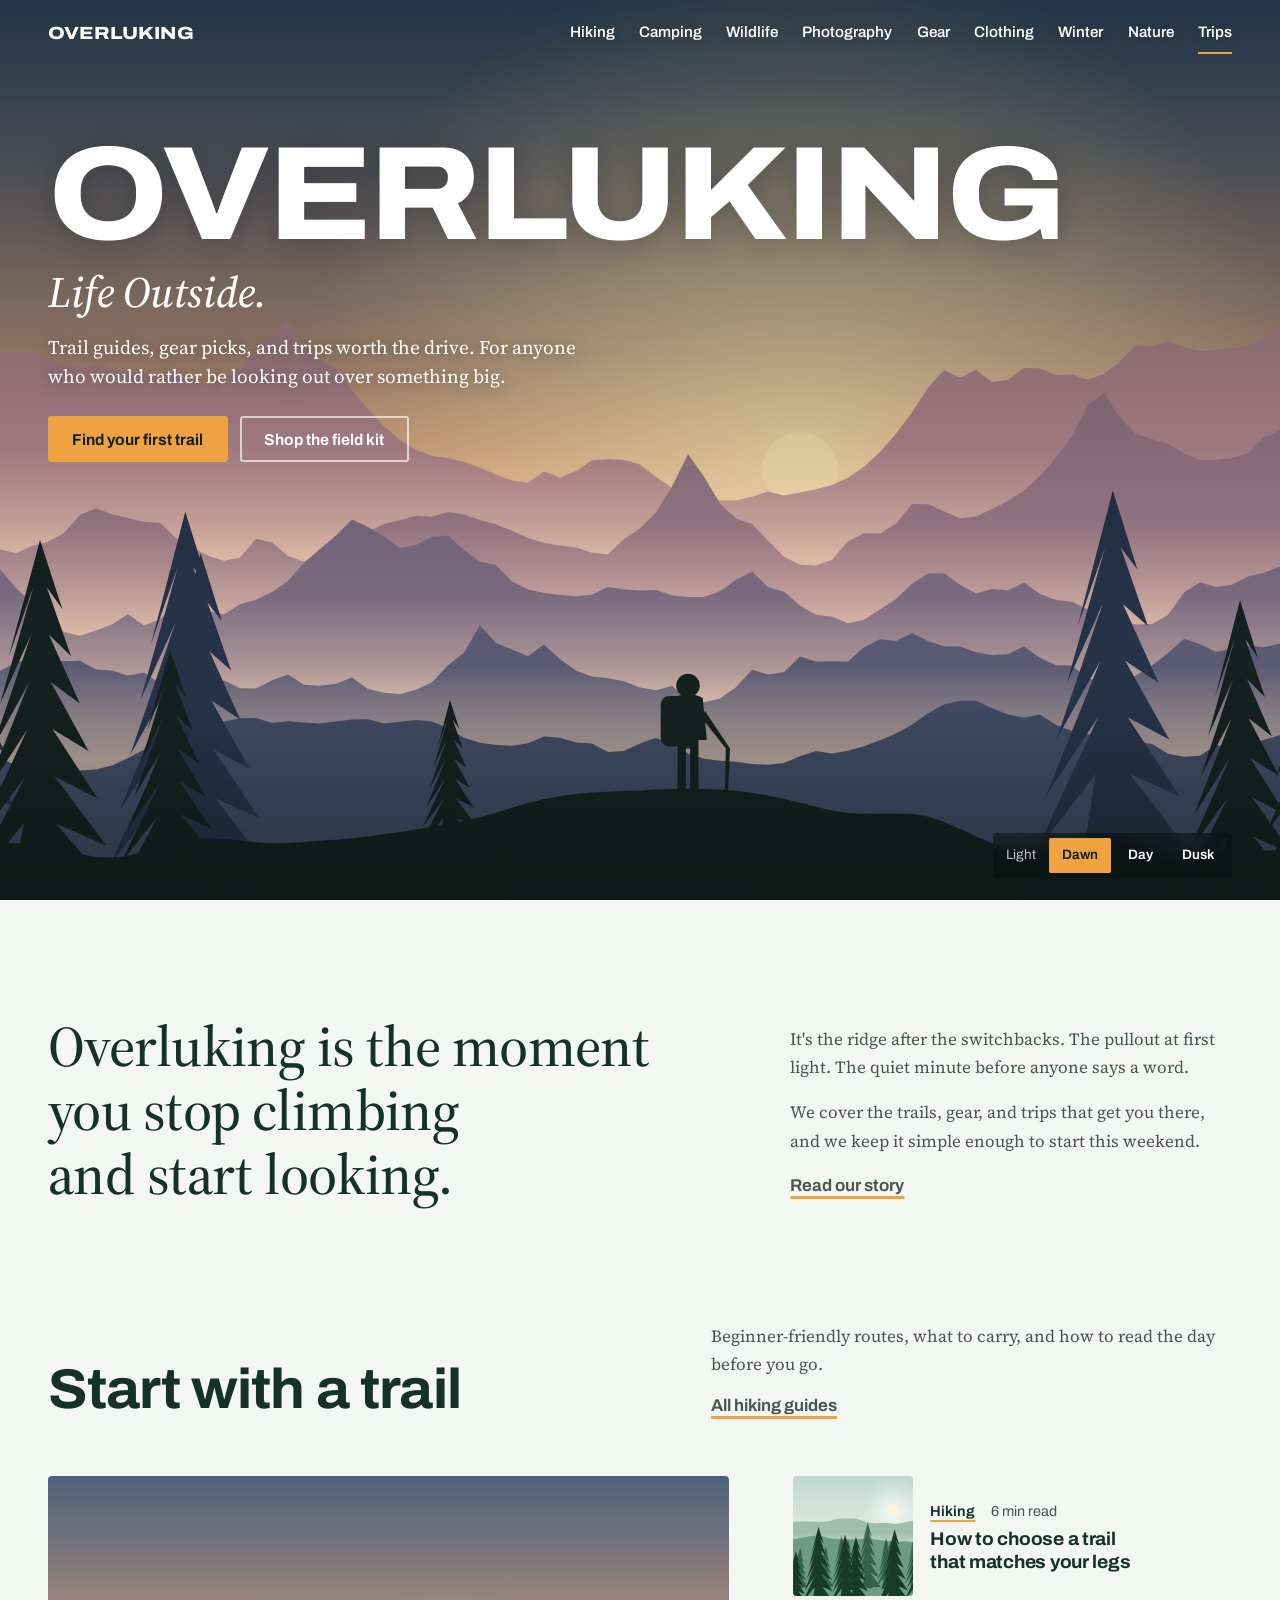
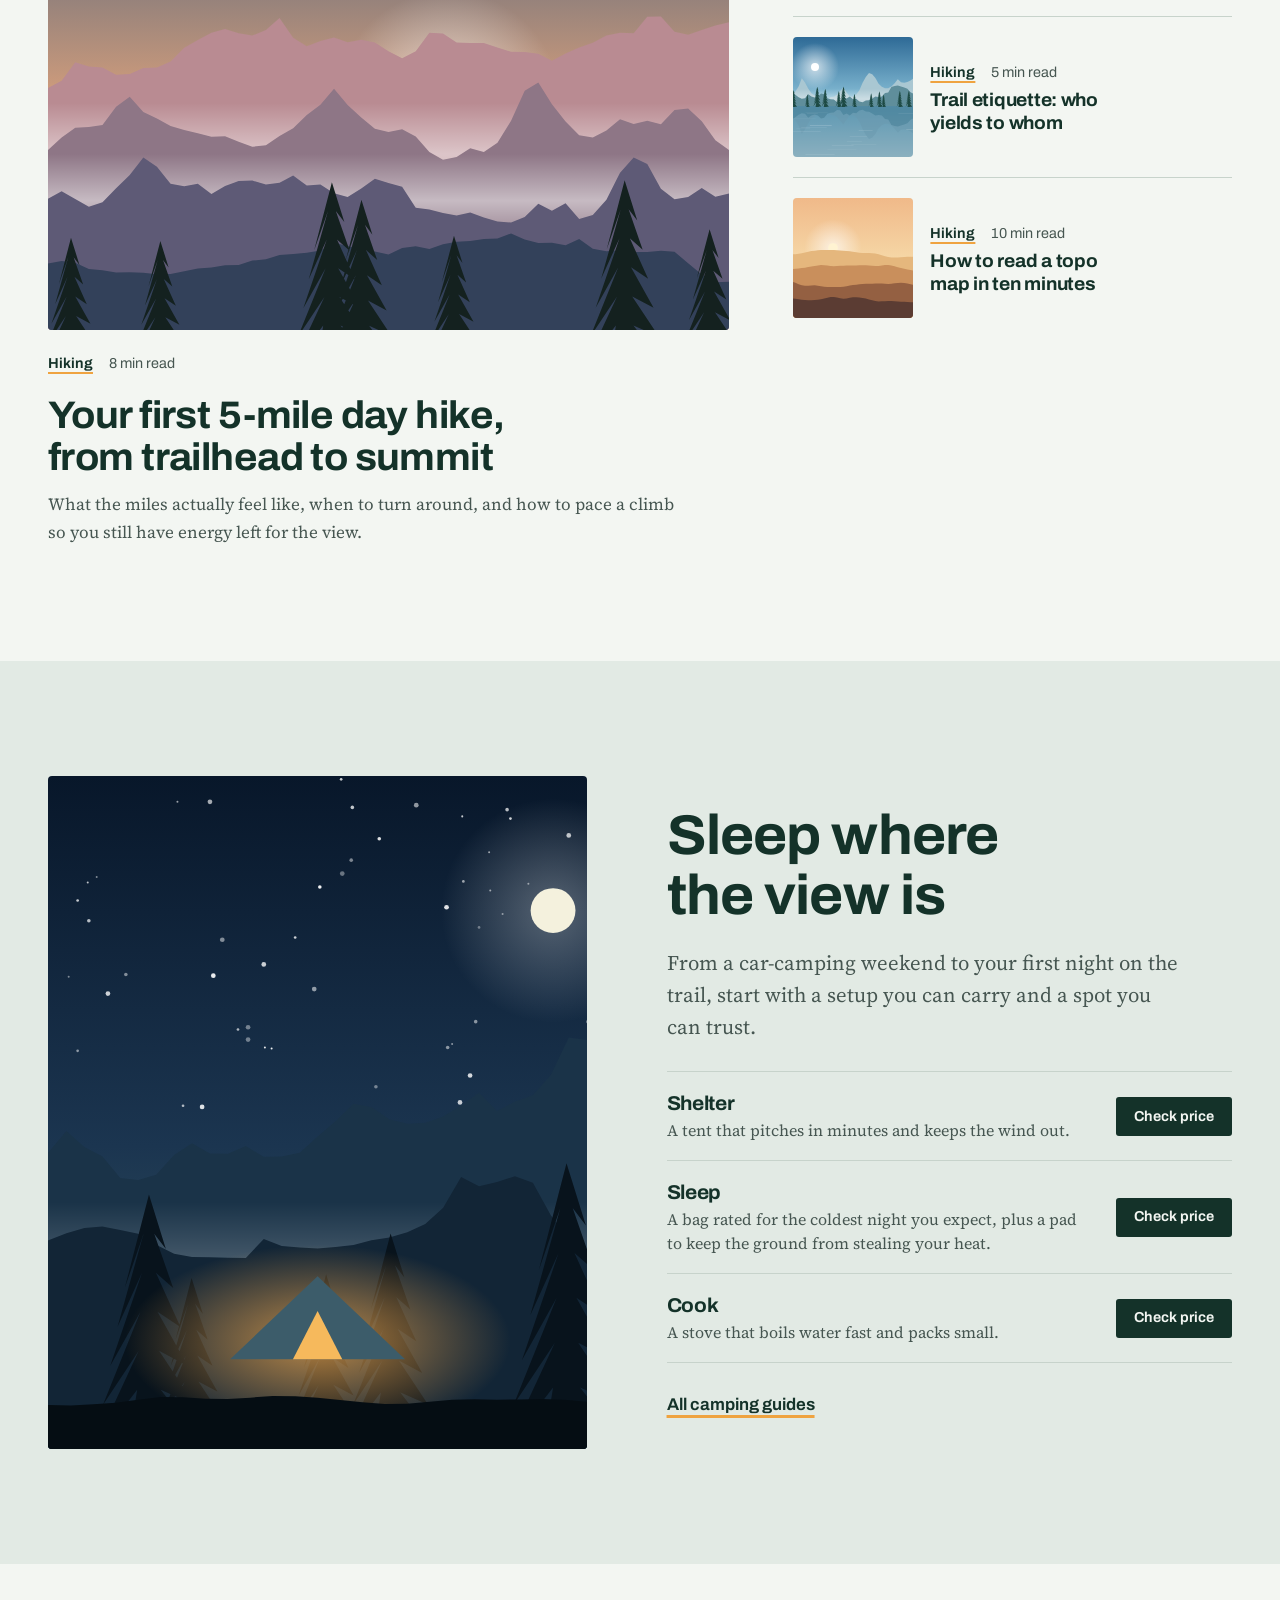
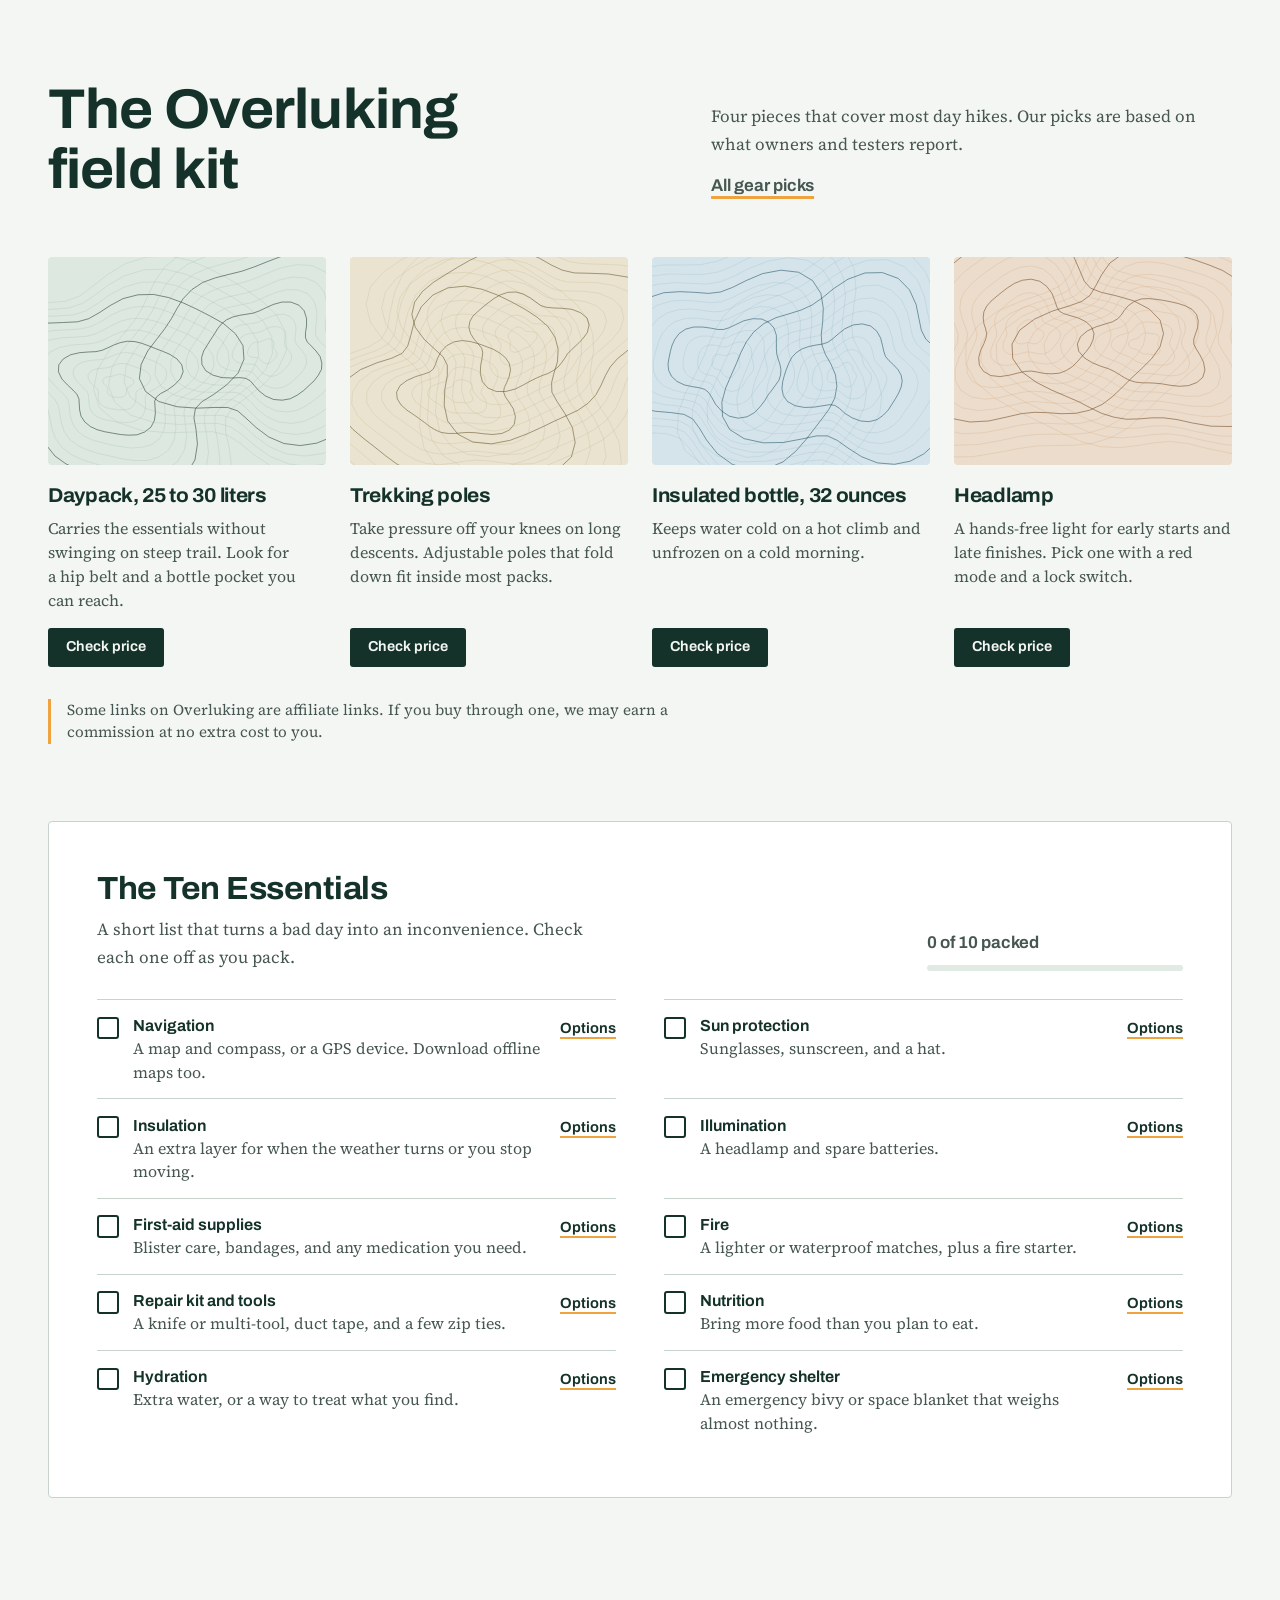
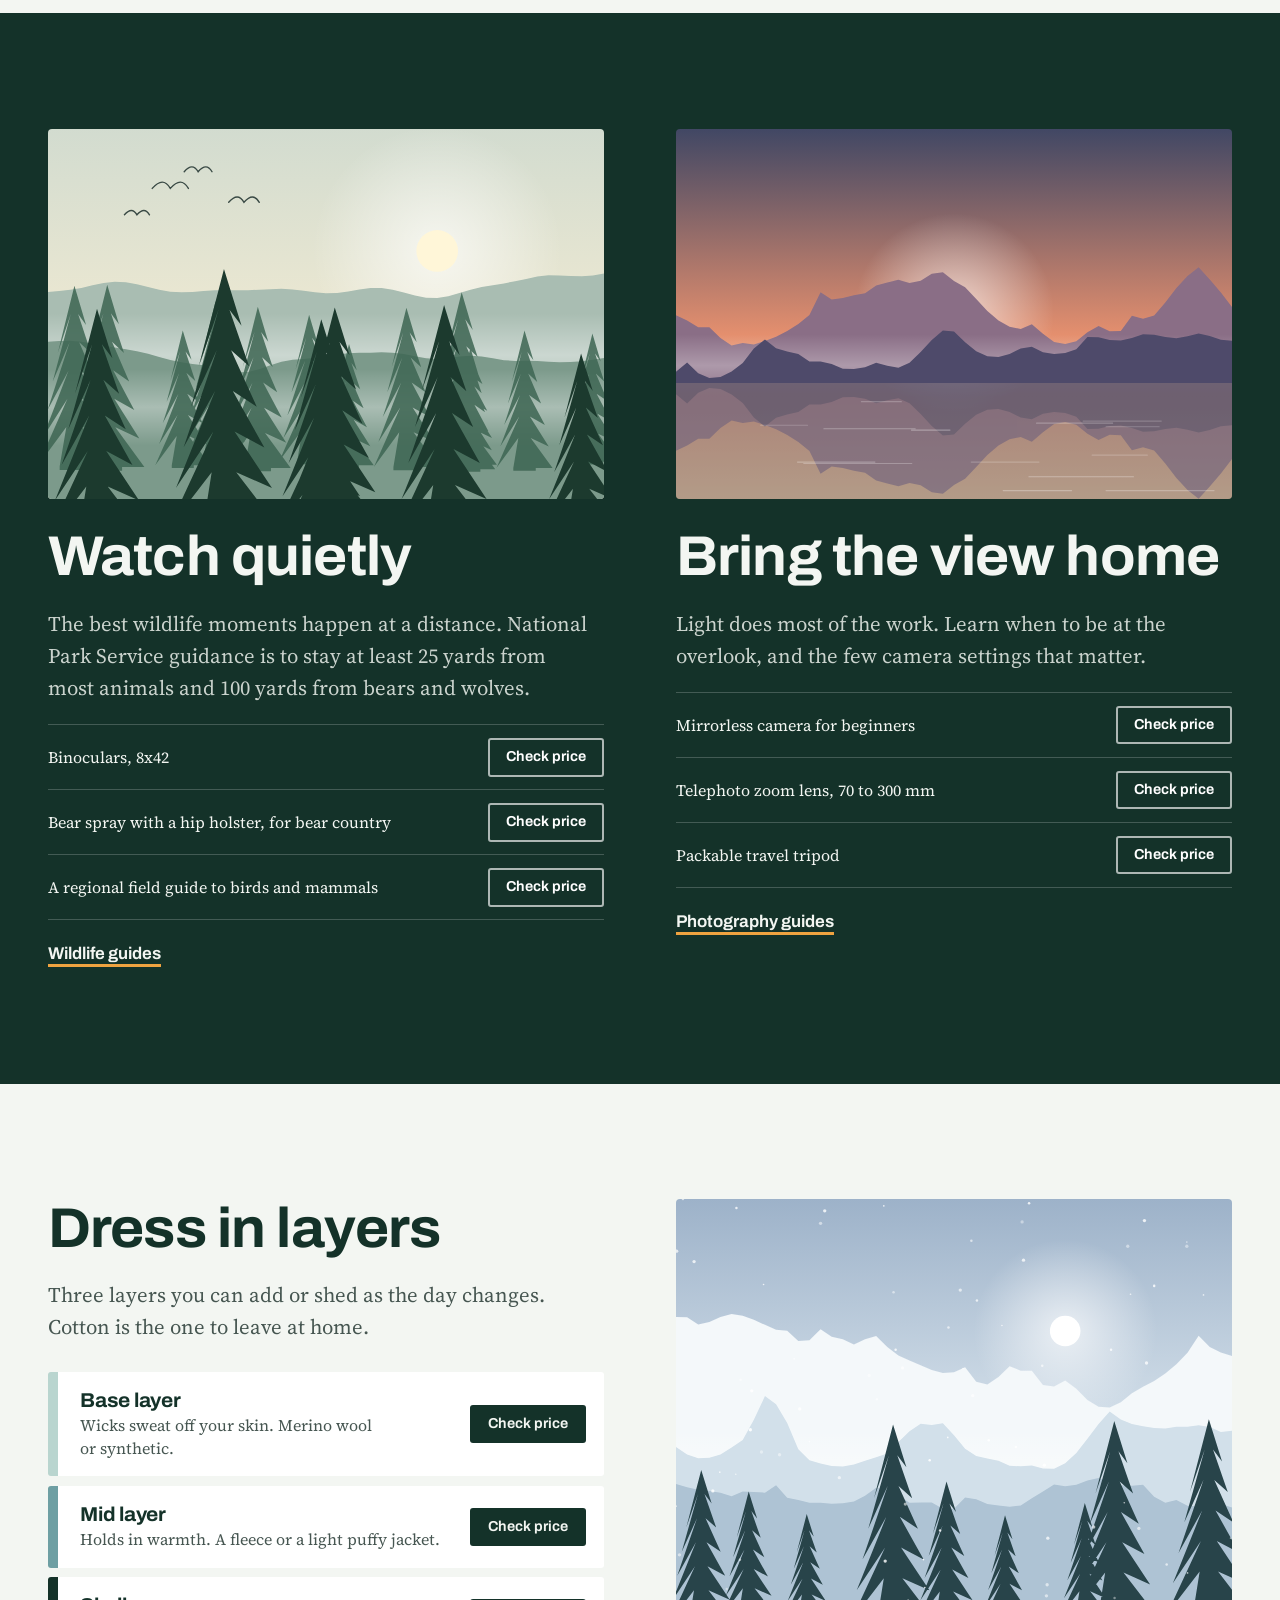
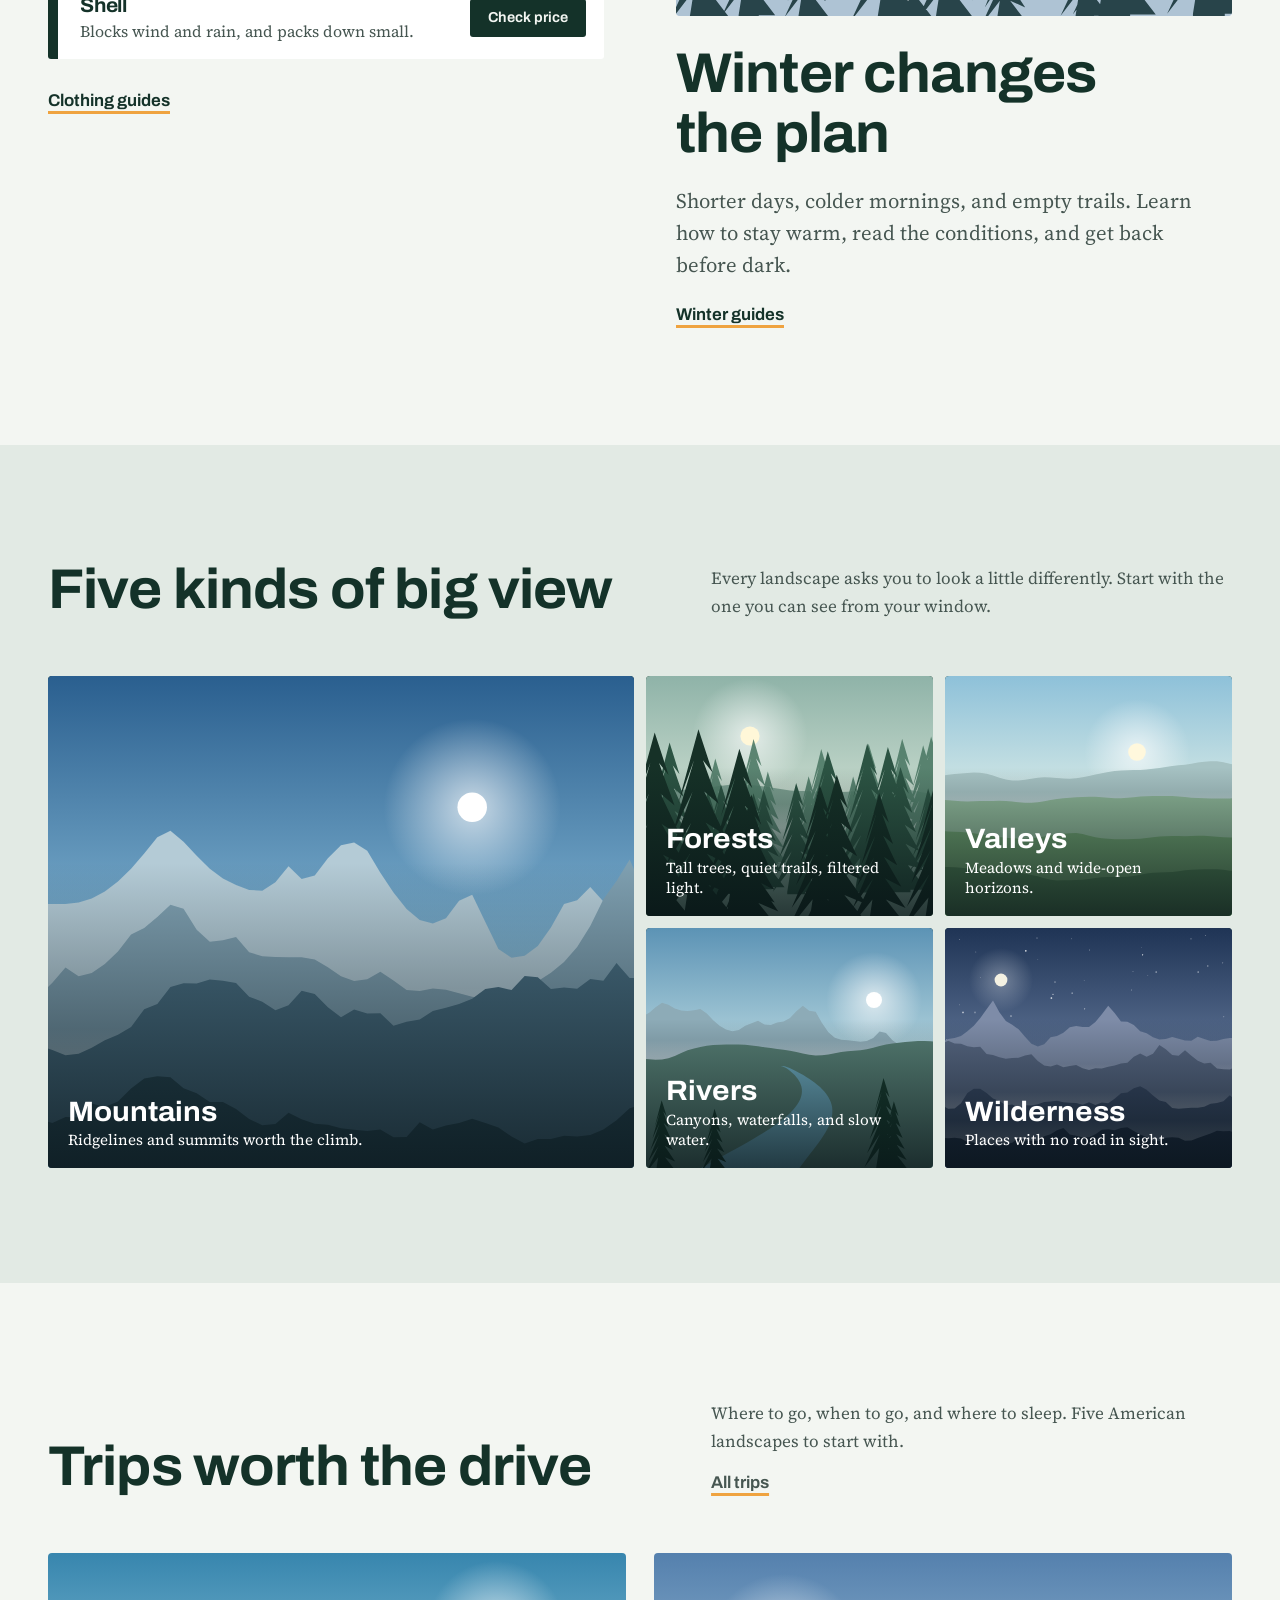
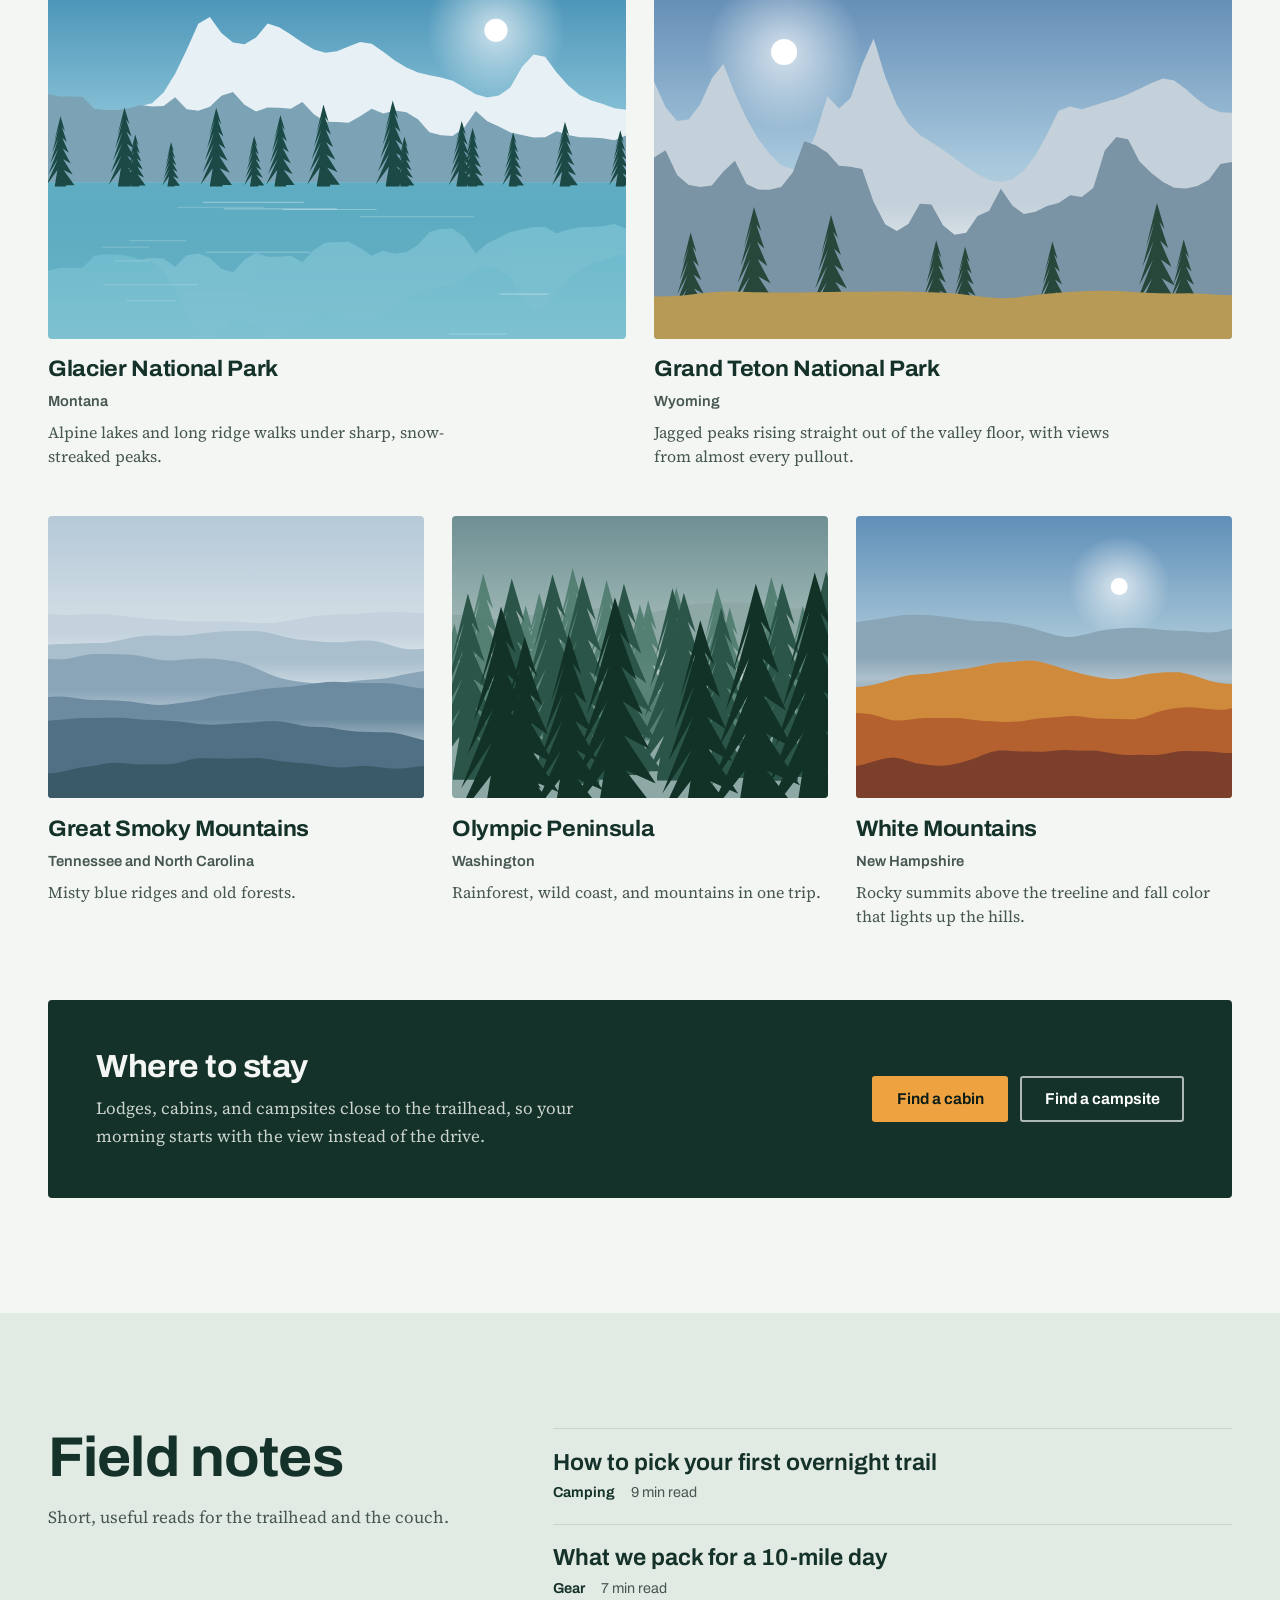
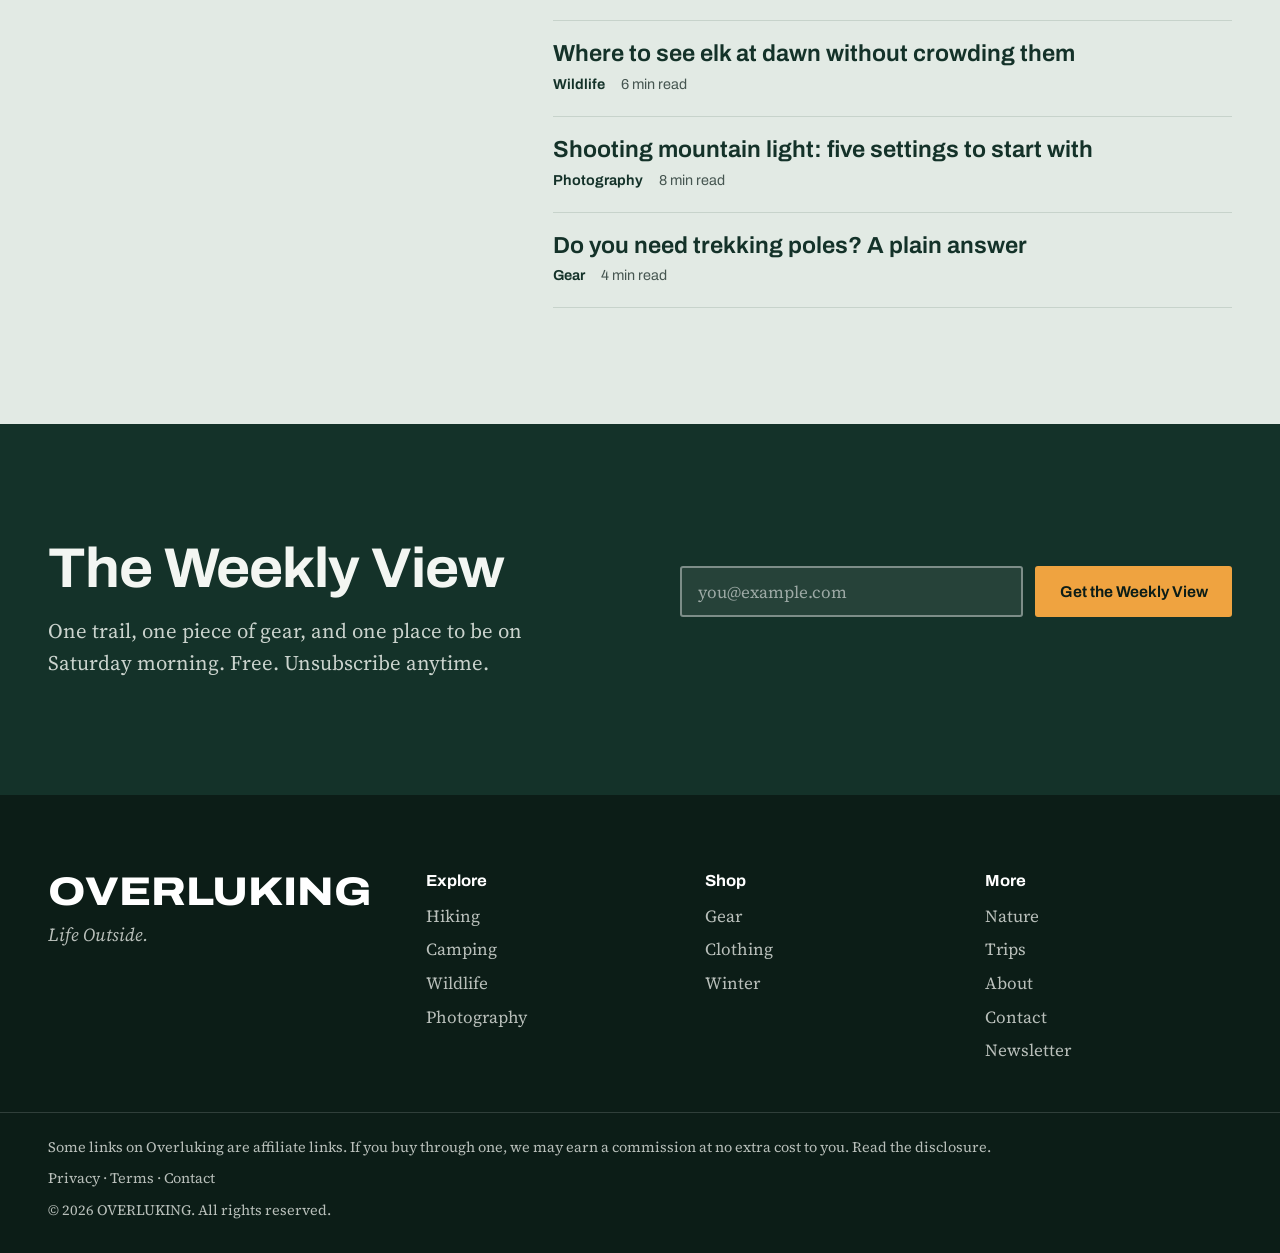
==== commit 25f932a0: "Update index.html Add Contact link to footer" ====
--- a/index.html
+++ b/index.html
@@ -77,7 +77,7 @@
         <div class="manifesto__body">
           <p>It's the ridge after the switchbacks. The pullout at first light. The quiet minute before anyone says a word.</p>
           <p>We cover the trails, gear, and trips that get you there, and we keep it simple enough to start this weekend.</p>
-          <a class="text-link" href="#">Read our story</a>
+          <a class="text-link" href="about.html">Read our story</a>
         </div>
       </div>
     </section>
@@ -505,13 +505,15 @@
         <ul>
           <li><a href="#nature">Nature</a></li>
           <li><a href="#trips">Trips</a></li>
-          <li><a href="#about">About</a></li>
+          <li><a href="about.html">About</a></li>
+          <li><a href="contact.html">Contact</a></li>
           <li><a href="#weekly-view">Newsletter</a></li>
         </ul>
       </nav>
     </div>
     <div class="container site-footer__legal">
-      <p>Some links on Overluking are affiliate links. If you buy through one, we may earn a commission at no extra cost to you.</p>
+      <p>Some links on Overluking are affiliate links. If you buy through one, we may earn a commission at no extra cost to you. <a href="affiliate-disclosure.html">Read the disclosure</a>.</p>
+      <p><a href="privacy.html">Privacy</a> &middot; <a href="terms.html">Terms</a> &middot; <a href="contact.html">Contact</a></p>
       <p>&copy; <span id="year">2026</span> OVERLUKING. All rights reserved.</p>
     </div>
   </footer>
--- a/css/styles.css
+++ b/css/styles.css
@@ -0,0 +1,822 @@
+/* ==========================================================================
+   OVERLUKING core styles
+   1. Tokens   2. Base   3. Layout helpers   4. Buttons and links
+   5. Header   6. Hero   7. Sections   8. Footer   9. Motion and print
+   ========================================================================== */
+
+/* 1. Tokens ---------------------------------------------------------------- */
+:root {
+  /* Color: named for the landscape */
+  --spruce:   #143229;  /* deep forest green: text, dark sections */
+  --night:    #0C1D17;  /* darkest green: header, footer */
+  --snow:     #F3F6F2;  /* cool off-white page background */
+  --lichen:   #E2EAE4;  /* pale green-gray alternate background */
+  --line:     #C7D3CB;  /* hairlines on light backgrounds */
+  --granite:  #465651;  /* muted text on light backgrounds */
+  --glow:     #EFA340;  /* alpenglow amber: the one warm accent */
+  --glow-hi:  #F7BC66;
+  --glacier:  #6E9FA3;
+
+  /* Type: a wide, sturdy sans for headlines and interface, a text serif for reading */
+  --font-display: "Archivo", "Helvetica Neue", Arial, sans-serif;
+  --font-text:    "Source Serif 4", Georgia, "Times New Roman", serif;
+
+  /* Layout */
+  --wrap: 1280px;
+  --gutter: clamp(1.25rem, 4vw, 3rem);
+  --band: clamp(4rem, 9vw, 7.5rem);
+  --radius: 4px;
+  --header-h: 4.25rem;
+}
+
+/* 2. Base ------------------------------------------------------------------ */
+*, *::before, *::after { box-sizing: border-box; }
+
+html {
+  scroll-behavior: smooth;
+  scroll-padding-top: calc(var(--header-h) + 1rem);
+  -webkit-text-size-adjust: 100%;
+}
+
+body {
+  margin: 0;
+  font-family: var(--font-text);
+  font-size: 1.0625rem;
+  line-height: 1.65;
+  color: var(--spruce);
+  background: var(--snow);
+  -webkit-font-smoothing: antialiased;
+  text-rendering: optimizeLegibility;
+}
+
+body.nav-open { overflow: hidden; }
+
+img, svg { display: block; max-width: 100%; }
+img { height: auto; }
+a { color: inherit; }
+h1, h2, h3, p, ul, ol, figure { margin: 0; }
+ul, ol { padding: 0; list-style: none; }
+button, input { font: inherit; color: inherit; }
+
+h2, h3 {
+  font-family: var(--font-display);
+  font-weight: 700;
+  font-stretch: 104%;
+  line-height: 1.08;
+  letter-spacing: -0.015em;
+  text-wrap: balance;
+}
+h2 { font-size: clamp(2rem, 1.1rem + 3vw, 3.5rem); }
+h3 { font-size: 1.25rem; line-height: 1.2; }
+
+p { text-wrap: pretty; }
+
+:focus-visible {
+  outline: 3px solid var(--glow);
+  outline-offset: 3px;
+  border-radius: 2px;
+}
+
+.visually-hidden {
+  position: absolute !important;
+  width: 1px; height: 1px;
+  margin: -1px; padding: 0; border: 0;
+  overflow: hidden;
+  clip: rect(0 0 0 0);
+  white-space: nowrap;
+}
+
+.skip-link {
+  position: fixed;
+  left: 1rem; top: -4rem;
+  z-index: 100;
+  padding: .7rem 1rem;
+  background: var(--glow);
+  color: var(--night);
+  font-family: var(--font-display);
+  font-weight: 600;
+  text-decoration: none;
+  transition: top .2s;
+}
+.skip-link:focus { top: 1rem; }
+
+/* 3. Layout helpers -------------------------------------------------------- */
+.container {
+  width: 100%;
+  max-width: calc(var(--wrap) + var(--gutter) * 2);
+  margin-inline: auto;
+  padding-inline: var(--gutter);
+}
+
+.band { padding-block: var(--band); }
+.band--lichen { background: var(--lichen); }
+.band--dark { background: var(--spruce); color: var(--snow); }
+
+.lede {
+  font-size: clamp(1.1rem, 1rem + .5vw, 1.3rem);
+  line-height: 1.55;
+}
+
+.section-head {
+  display: grid;
+  gap: 1rem 4rem;
+  margin-bottom: clamp(2rem, 4.5vw, 3.5rem);
+}
+.section-head__aside { display: grid; gap: .9rem; justify-items: start; color: var(--granite); }
+.section-head__aside p { max-width: 34rem; }
+
+/* 4. Buttons and links ----------------------------------------------------- */
+.btn {
+  display: inline-flex;
+  align-items: center;
+  justify-content: center;
+  min-height: 2.9rem;
+  padding: .65rem 1.4rem;
+  border: 2px solid transparent;
+  border-radius: 3px;
+  font-family: var(--font-display);
+  font-size: .98rem;
+  font-weight: 650;
+  line-height: 1.1;
+  text-align: center;
+  text-decoration: none;
+  transition: background-color .2s, color .2s, border-color .2s;
+}
+.btn--small { min-height: 2.4rem; padding: .4rem 1rem; font-size: .9rem; white-space: nowrap; }
+.btn--glow  { background: var(--glow); color: var(--night); }
+.btn--glow:hover { background: var(--glow-hi); }
+.btn--ghost { border-color: rgba(255,255,255,.65); color: #fff; }
+.btn--ghost:hover { background: rgba(255,255,255,.14); border-color: #fff; }
+.btn--solid { background: var(--spruce); color: var(--snow); }
+.btn--solid:hover { background: #1F4A3B; }
+
+.text-link {
+  font-family: var(--font-display);
+  font-weight: 650;
+  color: inherit;
+  text-decoration: underline;
+  text-decoration-color: var(--glow);
+  text-decoration-thickness: 3px;
+  text-underline-offset: .3em;
+}
+.text-link:hover { text-decoration-color: currentColor; }
+
+/* 5. Header ---------------------------------------------------------------- */
+.site-header {
+  position: fixed;
+  inset: 0 0 auto 0;
+  z-index: 50;
+}
+.site-header::before {
+  content: "";
+  position: absolute;
+  inset: 0;
+  background: rgba(12, 29, 23, .9);
+  -webkit-backdrop-filter: blur(10px);
+  backdrop-filter: blur(10px);
+  opacity: 0;
+  transition: opacity .3s;
+}
+.site-header.is-solid::before,
+body.nav-open .site-header::before { opacity: 1; }
+
+.site-header__bar {
+  position: relative;
+  display: flex;
+  align-items: center;
+  justify-content: space-between;
+  gap: 2rem;
+  height: var(--header-h);
+}
+
+.brand {
+  position: relative;
+  z-index: 2;
+  color: #fff;
+  font-family: var(--font-display);
+  font-size: 1.1rem;
+  font-weight: 800;
+  font-stretch: 118%;
+  letter-spacing: .01em;
+  text-decoration: none;
+}
+
+.nav ul { display: flex; gap: clamp(1rem, 1.9vw, 1.75rem); }
+.nav a {
+  display: inline-block;
+  padding: .4rem 0;
+  border-bottom: 2px solid transparent;
+  color: #fff;
+  font-family: var(--font-display);
+  font-size: .95rem;
+  font-weight: 550;
+  text-decoration: none;
+  text-shadow: 0 1px 12px rgba(0,0,0,.25);
+  transition: border-color .2s;
+}
+.nav a:hover { border-color: var(--glow); }
+.nav a[aria-current="location"] { border-color: var(--glow); }
+
+.nav-toggle {
+  position: relative;
+  z-index: 2;
+  display: none;
+  align-items: center;
+  gap: .7rem;
+  padding: .5rem 0;
+  border: 0;
+  background: none;
+  color: #fff;
+  font-family: var(--font-display);
+  font-size: .95rem;
+  font-weight: 600;
+  cursor: pointer;
+}
+.nav-toggle__bars,
+.nav-toggle__bars::before {
+  display: block;
+  width: 1.5rem;
+  height: 2px;
+  background: currentColor;
+  transition: transform .25s;
+}
+.nav-toggle__bars { position: relative; top: -3px; }
+.nav-toggle__bars::before { content: ""; position: absolute; top: 7px; left: 0; }
+body.nav-open .nav-toggle__bars { transform: translateY(3.5px) rotate(45deg); }
+body.nav-open .nav-toggle__bars::before { top: 0; transform: rotate(-90deg); }
+
+@media (max-width: 1023px) {
+  .nav-toggle { display: inline-flex; }
+  .nav {
+    position: fixed;
+    inset: 0;
+    z-index: 1;
+    display: flex;
+    flex-direction: column;
+    justify-content: center;
+    padding: 5.5rem var(--gutter) 2rem;
+    background: var(--night);
+    opacity: 0;
+    visibility: hidden;
+    transition: opacity .25s, visibility .25s;
+  }
+  body.nav-open .nav { opacity: 1; visibility: visible; }
+  .nav ul { flex-direction: column; gap: 0; }
+  .nav a {
+    padding: .55rem 0;
+    border-bottom: 0;
+    font-size: clamp(1.7rem, 7vw, 2.4rem);
+    font-weight: 700;
+    font-stretch: 108%;
+    text-shadow: none;
+  }
+  .nav a:hover, .nav a[aria-current="location"] { color: var(--glow); }
+}
+
+/* 6. Hero ------------------------------------------------------------------ */
+.hero {
+  --sky-top: #3D5A7A; --sky-mid: #E3A57C; --sky-low: #F6D7A3;
+  --sun: #FFE7B0;     --mist: #FFDDB8;
+  --r1: #B98B92; --r2: #9C7A88; --r3: #7A6A80; --r4: #5A5A73; --r5: #3F4A63;
+  --fg2: #263247; --fg: #15211F;
+
+  position: relative;
+  isolation: isolate;
+  min-height: clamp(660px, 100svh, 940px);
+  overflow: hidden;
+  color: #fff;
+  background: var(--sky-top);
+}
+.hero[data-light="day"] {
+  --sky-top: #2F6C9B; --sky-mid: #8FC3DC; --sky-low: #E2F0EE;
+  --sun: #FFFFFF;     --mist: #FFFFFF;
+  --r1: #B4CED6; --r2: #94B6C2 --r3: #6F9AA9; --r4: #4F7F8D; --r5: #356470;
+  --fg2: #244A4E; --fg: #10251F;
+}
+.hero[data-light="dusk"] {
+  --sky-top: #1B2A4A; --sky-mid: #6A4C7E; --sky-low: #E58D6B;
+  --sun: #FFB37A;     --mist: #F2A07E;
+  --r1: #8A5F86; --r2: #6C4E7C; --r3: #52436F; --r4: #3A3862; --r5: #282B4E;
+  --fg2: #1B2140; --fg: #0C1120;
+}
+
+.hero__art {
+  position: absolute;
+  inset: 0;
+  z-index: -2;
+  width: 100%;
+  height: 100%;
+}
+.hero__art .s-top   { stop-color: var(--sky-top); }
+.hero__art .s-mid   { stop-color: var(--sky-mid); }
+.hero__art .s-low   { stop-color: var(--sky-low); }
+.hero__art .sun-a   { stop-color: var(--sun); }
+.hero__art .mist-c  { stop-color: var(--mist); }
+.hero__art .sun-disk { fill: var(--sun); }
+.hero__art .ridge.r1 { fill: var(--r1); }
+.hero__art .ridge.r2 { fill: var(--r2); }
+.hero__art .ridge.r3 { fill: var(--r3); }
+.hero__art .ridge.r4 { fill: var(--r4); }
+.hero__art .ridge.r5 { fill: var(--r5); }
+.hero__art .fg2 { fill: var(--fg2); }
+.hero__art .fg  { fill: var(--fg); }
+.hero__art stop,
+.hero__art path,
+.hero__art circle { transition: none; }
+
+.hero::after {
+  content: "";
+  position: absolute;
+  inset: 0;
+  z-index: -1;
+  pointer-events: none;
+  background:
+    linear-gradient(180deg, rgba(6,16,20,.5) 0%, rgba(6,16,20,.24) 40%, rgba(6,16,20,0) 66%),
+    linear-gradient(0deg, rgba(6,14,12,.4) 0%, rgba(6,14,12,0) 22%);
+}
+
+.hero__inner {
+  padding-top: clamp(6.25rem, 15vh, 8.5rem);
+  padding-bottom: 6rem;
+}
+
+.hero__wordmark {
+  font-family: var(--font-display);
+  font-size: clamp(2.4rem, 10.4vw, 10.5rem);
+  font-weight: 800;
+  font-stretch: 112%;
+  line-height: .9;
+  letter-spacing: -.02em;
+  white-space: nowrap;
+  text-shadow: 0 2px 30px rgba(6,16,20,.25);
+}
+.hero__tagline {
+  margin-top: .3em;
+  font-family: var(--font-text);
+  font-size: clamp(1.6rem, 3.4vw, 2.7rem);
+  font-style: italic;
+  font-weight: 500;
+  line-height: 1.1;
+}
+.hero__deck {
+  max-width: 33rem;
+  margin-block: 1.1rem 1.6rem;
+  font-size: clamp(1.05rem, 1rem + .3vw, 1.2rem);
+  line-height: 1.5;
+  text-shadow: 0 1px 14px rgba(6,16,20,.5);
+}
+.hero__cta { display: flex; flex-wrap: wrap; gap: .75rem; }
+
+.light-switch {
+  position: absolute;
+  right: var(--gutter);
+  bottom: 1.4rem;
+  display: flex;
+  align-items: center;
+  gap: .25rem;
+  padding: .3rem;
+  border-radius: 3px;
+  background: rgba(6,14,12,.5);
+  -webkit-backdrop-filter: blur(8px);
+  backdrop-filter: blur(8px);
+  font-family: var(--font-display);
+  font-size: .85rem;
+}
+.light-switch__label { padding: 0 .6rem 0 .5rem; color: rgba(255,255,255,.75); }
+.light-switch button {
+  padding: .4rem .8rem;
+  border: 0;
+  border-radius: 2px;
+  background: none;
+  font-weight: 600;
+  cursor: pointer;
+  transition: background-color .2s, color .2s;
+}
+.light-switch button:hover { background: rgba(255,255,255,.15); }
+.light-switch button[aria-pressed="true"] { background: var(--glow); color: var(--night); }
+
+/* 7. Sections -------------------------------------------------------------- */
+
+/* Manifesto */
+.manifesto { padding-bottom: 0; }
+.manifesto__grid { display: grid; gap: 2rem 5rem; }
+.manifesto__statement {
+  font-family: var(--font-text);
+  font-size: clamp(1.9rem, 1rem + 3.2vw, 3.6rem);
+  font-stretch: 100%;
+  font-weight: 500;
+  line-height: 1.12;
+  letter-spacing: -.01em;
+}
+.manifesto__body { display: grid; gap: 1.1rem; justify-items: start; align-content: start; color: var(--granite); }
+.manifesto__body p { max-width: 32rem; }
+
+/* Stories (hiking) */
+.hiking__grid { display: grid; gap: 2.75rem; }
+
+.story__media { display: block; overflow: hidden; border-radius: var(--radius); background: var(--lichen); }
+.story__media img { width: 100%; height: 100%; object-fit: cover; }
+.story__meta {
+  display: flex;
+  flex-wrap: wrap;
+  gap: .25rem 1rem;
+  margin-bottom: .5rem;
+  color: var(--granite);
+  font-family: var(--font-display);
+  font-size: .9rem;
+}
+.story__meta a { font-weight: 650; color: var(--spruce); text-decoration-color: var(--glow); text-decoration-thickness: 2px; text-underline-offset: .25em; }
+.story h3 a { text-decoration: none; }
+.story h3 a:hover { text-decoration: underline; text-decoration-color: var(--glow); text-decoration-thickness: 3px; text-underline-offset: .2em; }
+
+.story--lead .story__media { aspect-ratio: 3 / 2; }
+.story--lead .story__body { margin-top: 1.4rem; display: grid; gap: .7rem; max-width: 40rem; }
+.story--lead h3 { font-size: clamp(1.6rem, 1.1rem + 1.8vw, 2.4rem); line-height: 1.08; }
+.story--lead p:last-child { color: var(--granite); }
+
+.hiking__list { display: grid; align-content: start; }
+.story--row {
+  display: grid;
+  grid-template-columns: 7.5rem 1fr;
+  gap: 1.1rem;
+  align-items: center;
+  padding-block: 1.25rem;
+  border-top: 1px solid var(--line);
+}
+.story--row:first-child { border-top: 0; padding-top: 0; }
+.story--row:last-child { padding-bottom: 0; }
+.story--row .story__media { aspect-ratio: 1; }
+.story--row .story__meta { margin-bottom: .3rem; }
+.story--row h3 { font-size: 1.15rem; }
+
+/* Camping */
+.split { display: grid; gap: 2.5rem; align-items: center; }
+.split__media img {
+  width: 100%;
+  aspect-ratio: 4 / 5;
+  object-fit: cover;
+  border-radius: var(--radius);
+}
+.split__body { display: grid; gap: 1.25rem; justify-items: start; }
+.split__body .lede { max-width: 34rem; color: var(--granite); }
+
+.kit-list { width: 100%; margin-block: .5rem; border-bottom: 1px solid var(--line); }
+.kit-list li {
+  display: grid;
+  grid-template-columns: 1fr auto;
+  gap: 1rem 1.5rem;
+  align-items: center;
+  padding-block: 1.15rem;
+  border-top: 1px solid var(--line);
+}
+.kit-list h3 { margin-bottom: .2rem; }
+.kit-list p { color: var(--granite); font-size: 1rem; line-height: 1.5; max-width: 28rem; }
+
+/* Gear */
+.products {
+  display: grid;
+  gap: 2.25rem 1.5rem;
+  grid-template-columns: repeat(auto-fill, minmax(min(100%, 15.5rem), 1fr));
+}
+.product img { width: 100%; aspect-ratio: 4 / 3; object-fit: cover; border-radius: var(--radius); }
+.product { display: flex; flex-direction: column; }
+.product__body { display: grid; flex: 1; grid-template-rows: auto 1fr auto; gap: .6rem; justify-items: start; padding-top: 1.1rem; }
+.product__body p { color: var(--granite); font-size: 1rem; line-height: 1.5; margin-bottom: .4rem; }
+
+.disclosure {
+  margin-top: 2rem;
+  padding-left: 1rem;
+  border-left: 3px solid var(--glow);
+  max-width: 44rem;
+  color: var(--granite);
+  font-size: .95rem;
+  line-height: 1.5;
+}
+
+.checklist {
+  margin-top: clamp(3rem, 6vw, 5rem);
+  padding: clamp(1.5rem, 4vw, 3rem);
+  border: 1px solid var(--line);
+  border-radius: var(--radius);
+  background: #fff;
+}
+.checklist__head { display: grid; gap: 1.5rem 3rem; margin-bottom: 1.75rem; }
+.checklist__head h3 { font-size: clamp(1.5rem, 1.2rem + 1.2vw, 2rem); margin-bottom: .4rem; }
+.checklist__head p { color: var(--granite); max-width: 32rem; }
+.checklist__progress { align-self: end; }
+.checklist__count { margin-bottom: .5rem; font-family: var(--font-display); font-weight: 650; }
+.checklist__bar { height: 6px; border-radius: 3px; background: var(--lichen); overflow: hidden; }
+.checklist__bar span { display: block; width: calc(var(--p, 0) * 1%); height: 100%; background: var(--glow); transition: width .3s ease; }
+
+.checklist__list { display: grid; gap: 0 3rem; }
+.checklist__list li {
+  display: flex;
+  align-items: flex-start;
+  justify-content: space-between;
+  gap: 1rem;
+  padding-block: .9rem;
+  border-top: 1px solid var(--line);
+}
+.checklist__list label { display: flex; align-items: flex-start; gap: .85rem; cursor: pointer; line-height: 1.45; }
+.checklist__list label strong { display: block; font-family: var(--font-display); font-weight: 650; }
+.checklist__list label span { color: var(--granite); font-size: 1rem; }
+.checklist__list label strong { color: var(--spruce); }
+.checklist__list input {
+  appearance: none;
+  -webkit-appearance: none;
+  flex: none;
+  position: relative;
+  width: 1.4rem;
+  height: 1.4rem;
+  margin: .15rem 0 0;
+  border: 2px solid var(--spruce);
+  border-radius: 3px;
+  background: #fff;
+  cursor: pointer;
+  transition: background-color .15s;
+}
+.checklist__list input:checked { background: var(--spruce); }
+.checklist__list input:checked::after {
+  content: "";
+  position: absolute;
+  left: 4px; top: 0;
+  width: 6px; height: 11px;
+  border: solid var(--snow);
+  border-width: 0 2.5px 2.5px 0;
+  transform: rotate(45deg);
+}
+.checklist__list input:checked + span strong { text-decoration: line-through; text-decoration-color: var(--glow); text-decoration-thickness: 2px; }
+.checklist__shop {
+  flex: none;
+  padding-top: .1rem;
+  color: var(--spruce);
+  font-family: var(--font-display);
+  font-size: .92rem;
+  font-weight: 650;
+  text-decoration: underline;
+  text-decoration-color: var(--glow);
+  text-decoration-thickness: 2px;
+  text-underline-offset: .25em;
+}
+
+/* Wildlife + photography */
+.eyes__grid { display: grid; gap: 4rem 4.5rem; }
+.eye { display: grid; gap: 1.25rem; align-content: start; justify-items: start; }
+.eye img { width: 100%; aspect-ratio: 3 / 2; object-fit: cover; border-radius: var(--radius); margin-bottom: .5rem; }
+.eye .lede { color: rgba(243,246,242,.82); max-width: 34rem; }
+.eye .text-link { color: var(--snow); }
+
+.mini-picks { width: 100%; border-bottom: 1px solid rgba(255,255,255,.2); }
+.mini-picks li {
+  display: flex;
+  align-items: center;
+  justify-content: space-between;
+  gap: 1rem;
+  padding-block: .8rem;
+  border-top: 1px solid rgba(255,255,255,.2);
+  font-size: 1rem;
+  line-height: 1.4;
+}
+
+/* Clothing + winter */
+.cw__grid { display: grid; gap: 4rem 4.5rem; align-items: start; }
+.cw__layers { display: grid; gap: 1.25rem; justify-items: start; }
+.cw__layers .lede, .cw__winter .lede { color: var(--granite); max-width: 34rem; }
+
+.layers { width: 100%; display: grid; gap: .6rem; margin-block: .5rem; }
+.layers__row {
+  display: flex;
+  align-items: center;
+  justify-content: space-between;
+  gap: 1rem;
+  padding: 1rem 1.15rem 1rem 1.4rem;
+  border-left: 10px solid var(--c);
+  border-radius: 3px;
+  background: #fff;
+}
+.layers__row h3 { margin-bottom: .15rem; }
+.layers__row p { color: var(--granite); font-size: 1rem; line-height: 1.45; }
+
+.cw__winter { display: grid; gap: 1.25rem; justify-items: start; }
+.cw__winter img { width: 100%; aspect-ratio: 4 / 3; object-fit: cover; border-radius: var(--radius); margin-bottom: .5rem; }
+
+/* Nature tiles */
+.tiles { display: grid; gap: .75rem; grid-template-columns: repeat(2, 1fr); }
+.tile {
+  position: relative;
+  display: block;
+  min-height: 13rem;
+  overflow: hidden;
+  border-radius: var(--radius);
+  color: #fff;
+  text-decoration: none;
+  background: var(--spruce);
+}
+.tile--wide { grid-column: 1 / -1; min-height: 16rem; }
+.tile img { position: absolute; inset: 0; width: 100%; height: 100%; object-fit: cover; }
+.tile::after {
+  content: "";
+  position: absolute;
+  inset: 0;
+  background: linear-gradient(0deg, rgba(6,16,20,.72) 0%, rgba(6,16,20,0) 62%);
+}
+.tile__text {
+  position: absolute;
+  inset: auto 0 0 0;
+  z-index: 1;
+  display: grid;
+  gap: .15rem;
+  padding: 1.1rem 1.25rem;
+  font-size: .95rem;
+  line-height: 1.35;
+}
+.tile__text strong {
+  font-family: var(--font-display);
+  font-size: clamp(1.25rem, 1rem + 1vw, 1.75rem);
+  font-weight: 700;
+  font-stretch: 106%;
+  line-height: 1.1;
+}
+.tile:hover .tile__text strong { text-decoration: underline; text-decoration-color: var(--glow); text-decoration-thickness: 3px; text-underline-offset: .2em; }
+
+/* Trips */
+.trips__grid { display: grid; gap: 2.5rem 1.5rem; }
+.trip { position: relative; display: grid; gap: .4rem; align-content: start; }
+.trip img { width: 100%; aspect-ratio: 4 / 3; object-fit: cover; border-radius: var(--radius); margin-bottom: .7rem; }
+.trip h3 { font-size: 1.4rem; }
+.trip h3 a { text-decoration: none; }
+.trip h3 a::after { content: ""; position: absolute; inset: 0; }
+.trip h3 a:hover { text-decoration: underline; text-decoration-color: var(--glow); text-decoration-thickness: 3px; text-underline-offset: .2em; }
+.trip__place { color: var(--granite); font-family: var(--font-display); font-size: .92rem; font-weight: 600; }
+.trip p:last-child { color: var(--granite); font-size: 1rem; line-height: 1.5; max-width: 30rem; }
+
+.stay {
+  display: grid;
+  gap: 1.75rem 3rem;
+  align-items: center;
+  margin-top: clamp(3rem, 6vw, 4.5rem);
+  padding: clamp(1.75rem, 4vw, 3rem);
+  border-radius: var(--radius);
+  background: var(--spruce);
+  color: var(--snow);
+}
+.stay h3 { margin-bottom: .5rem; font-size: clamp(1.5rem, 1.2rem + 1.2vw, 2rem); }
+.stay p { max-width: 34rem; color: rgba(243,246,242,.82); }
+.stay__actions { display: flex; flex-wrap: wrap; gap: .75rem; }
+
+/* Field notes */
+.notes__grid { display: grid; gap: 2rem 5rem; }
+.notes__intro { display: grid; gap: .9rem; align-content: start; }
+.notes__intro p { color: var(--granite); }
+.notes__list { border-bottom: 1px solid var(--line); }
+.notes__list a {
+  display: grid;
+  gap: .3rem;
+  padding-block: 1.2rem;
+  border-top: 1px solid var(--line);
+  text-decoration: none;
+}
+.notes__title {
+  font-family: var(--font-display);
+  font-size: clamp(1.15rem, 1rem + .6vw, 1.45rem);
+  font-weight: 650;
+  line-height: 1.2;
+}
+.notes__list a:hover .notes__title { text-decoration: underline; text-decoration-color: var(--glow); text-decoration-thickness: 3px; text-underline-offset: .2em; }
+.notes__meta { display: flex; gap: 1rem; color: var(--granite); font-family: var(--font-display); font-size: .9rem; }
+.notes__meta span:first-child { font-weight: 650; color: var(--spruce); }
+
+/* Newsletter */
+.newsletter__grid { display: grid; gap: 2rem 5rem; align-items: center; }
+.newsletter .lede { margin-top: 1rem; max-width: 32rem; color: rgba(243,246,242,.82); }
+.signup { display: grid; gap: .75rem; }
+.signup input {
+  width: 100%;
+  min-height: 3.1rem;
+  padding: .6rem 1rem;
+  border: 2px solid rgba(255,255,255,.4);
+  border-radius: 3px;
+  background: rgba(255,255,255,.08);
+  color: #fff;
+}
+.signup input::placeholder { color: rgba(255,255,255,.55); }
+.signup input:focus-visible { outline-offset: 2px; border-color: var(--glow); }
+.signup input[aria-invalid="true"] { border-color: #FF9C86; }
+.signup__msg { min-height: 1.5em; font-family: var(--font-display); font-size: .95rem; color: var(--glow-hi); }
+
+/* 8. Footer ---------------------------------------------------------------- */
+.site-footer { background: var(--night); color: rgba(243,246,242,.75); padding-block: clamp(3rem, 6vw, 5rem) 2rem; }
+.site-footer a { text-decoration: none; }
+.site-footer a:hover { color: var(--glow); }
+.site-footer__grid { display: grid; gap: 2.5rem 2rem; grid-template-columns: repeat(2, 1fr); }
+.site-footer__brand { grid-column: 1 / -1; }
+.site-footer__mark {
+  color: #fff;
+  font-family: var(--font-display);
+  font-size: clamp(1.75rem, 1.2rem + 2vw, 2.5rem);
+  font-weight: 800;
+  font-stretch: 116%;
+  line-height: 1;
+}
+.site-footer__tag { margin-top: .5rem; font-style: italic; font-size: 1.15rem; }
+.site-footer__title {
+  margin-bottom: .8rem;
+  color: #fff;
+  font-size: 1rem;
+  letter-spacing: 0;
+}
+.site-footer li + li { margin-top: .35rem; }
+.site-footer__legal {
+  display: grid;
+  gap: .6rem;
+  margin-top: 3rem;
+  padding-top: 1.5rem;
+  border-top: 1px solid rgba(255,255,255,.15);
+  font-size: .9rem;
+  line-height: 1.5;
+}
+
+/* Toast (used while links are still placeholders) */
+.toast {
+  position: fixed;
+  left: 50%;
+  bottom: 1.5rem;
+  z-index: 90;
+  max-width: calc(100% - 2rem);
+  padding: .8rem 1.2rem;
+  border-radius: 3px;
+  background: var(--night);
+  color: #fff;
+  font-family: var(--font-display);
+  font-size: .95rem;
+  transform: translateX(-50%);
+  box-shadow: 0 6px 30px rgba(0,0,0,.3);
+}
+.toast[hidden] { display: none; }
+
+/* Breakpoints -------------------------------------------------------------- */
+@media (min-width: 640px) {
+  .trips__grid { grid-template-columns: repeat(2, 1fr); }
+  .trips__grid .trip:first-child { grid-column: 1 / -1; }
+  .trips__grid .trip:first-child img { aspect-ratio: 16 / 8; }
+  .tiles { grid-template-columns: repeat(2, 1fr); }
+  .site-footer__grid { grid-template-columns: 1.4fr repeat(3, 1fr); }
+  .site-footer__brand { grid-column: auto; }
+  .signup { grid-template-columns: 1fr auto; }
+  .signup__msg { grid-column: 1 / -1; }
+  .checklist__list { grid-template-columns: repeat(2, 1fr); }
+}
+
+@media (min-width: 900px) {
+  .section-head { grid-template-columns: minmax(0, 1.15fr) minmax(0, 1fr); align-items: end; }
+  .manifesto__grid { grid-template-columns: minmax(0, 1.5fr) minmax(0, 1fr); align-items: start; }
+  .manifesto__body { padding-top: .6rem; }
+  .hiking__grid { grid-template-columns: minmax(0, 1.55fr) minmax(0, 1fr); gap: 4rem; }
+  .split { grid-template-columns: minmax(0, 1fr) minmax(0, 1.05fr); gap: 5rem; }
+  .eyes__grid, .cw__grid { grid-template-columns: repeat(2, minmax(0, 1fr)); }
+  .checklist__head { grid-template-columns: minmax(0, 1fr) minmax(0, 16rem); }
+  .tiles { grid-template-columns: repeat(4, 1fr); grid-template-rows: repeat(2, 15rem); }
+  .tile--wide { grid-column: span 2; grid-row: span 2; min-height: 0; }
+  .tile { min-height: 0; }
+  .stay { grid-template-columns: 1fr auto; }
+  .notes__grid { grid-template-columns: minmax(0, 1fr) minmax(0, 1.6fr); }
+  .newsletter__grid { grid-template-columns: minmax(0, 1fr) minmax(0, 1fr); }
+}
+
+@media (min-width: 1000px) {
+  .trips__grid { grid-template-columns: repeat(6, 1fr); gap: 3rem 1.75rem; }
+  .trips__grid .trip { grid-column: span 2; }
+  .trips__grid .trip:nth-child(-n+2) { grid-column: span 3; }
+  .trips__grid .trip:nth-child(-n+2) img { aspect-ratio: 3 / 2; }
+}
+
+@media (max-width: 480px) {
+  .hero__cta .btn { flex: 1 1 100%; }
+  .light-switch__label { display: none; }
+  .story--row { grid-template-columns: 6rem 1fr; }
+  .kit-list li, .layers__row { grid-template-columns: 1fr; }
+  .kit-list li { justify-items: start; }
+  .layers__row { flex-direction: column; align-items: flex-start; }
+  .mini-picks li { flex-direction: column; align-items: flex-start; }
+}
+
+/* 9. Motion and print ------------------------------------------------------ */
+@media (prefers-reduced-motion: no-preference) {
+  .hero__art .rise {
+    animation: rise 1.6s cubic-bezier(.2, .7, .2, 1) both;
+    animation-delay: calc(var(--i) * .13s);
+  }
+  .hero__inner { animation: settle 1.1s .55s ease-out both; }
+  @keyframes rise   { from { opacity: 0; transform: translateY(60px); } to { opacity: 1; transform: none; } }
+  @keyframes settle { from { opacity: 0; } to { opacity: 1; } }
+}
+
+@media (prefers-reduced-motion: reduce) {
+  html { scroll-behavior: auto; }
+  * { transition-duration: .01ms !important; }
+}
+
+@media print {
+  .site-header, .light-switch, .toast { display: none; }
+  .hero { min-height: 0; }
+}
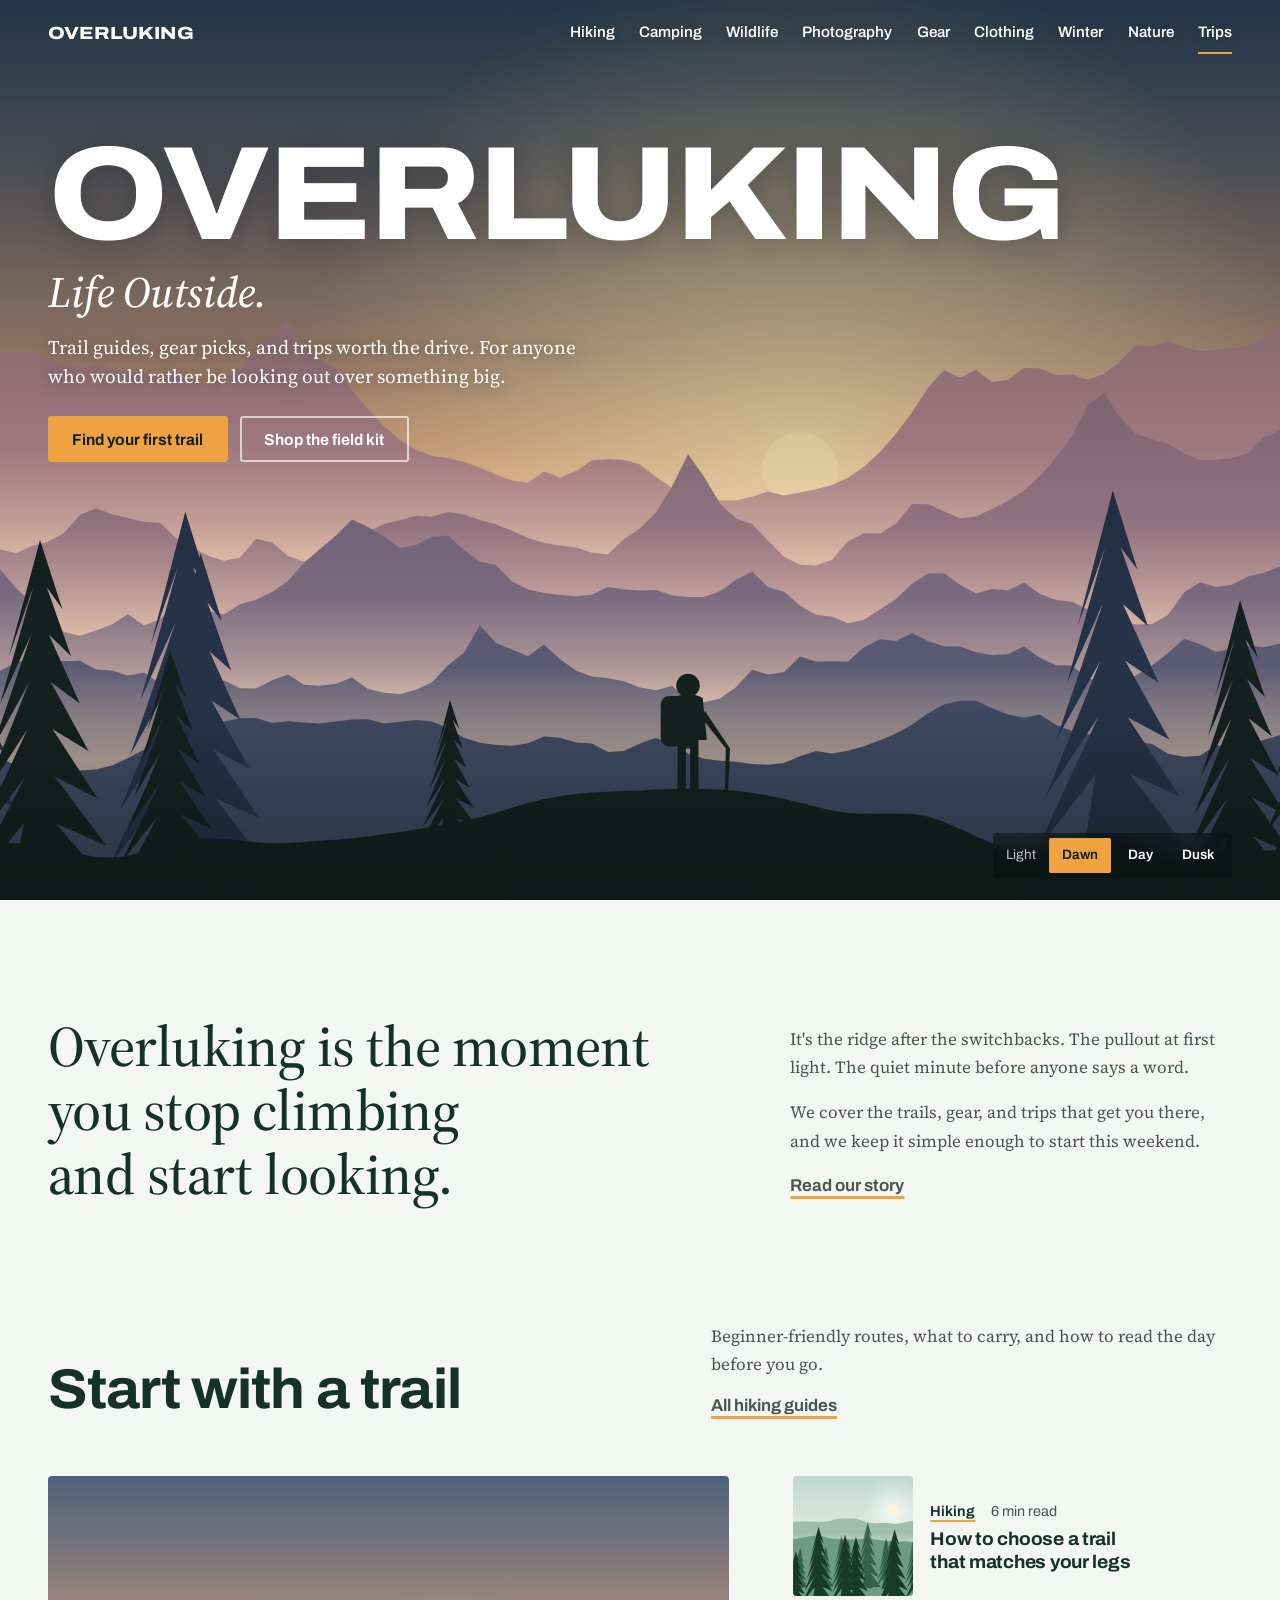
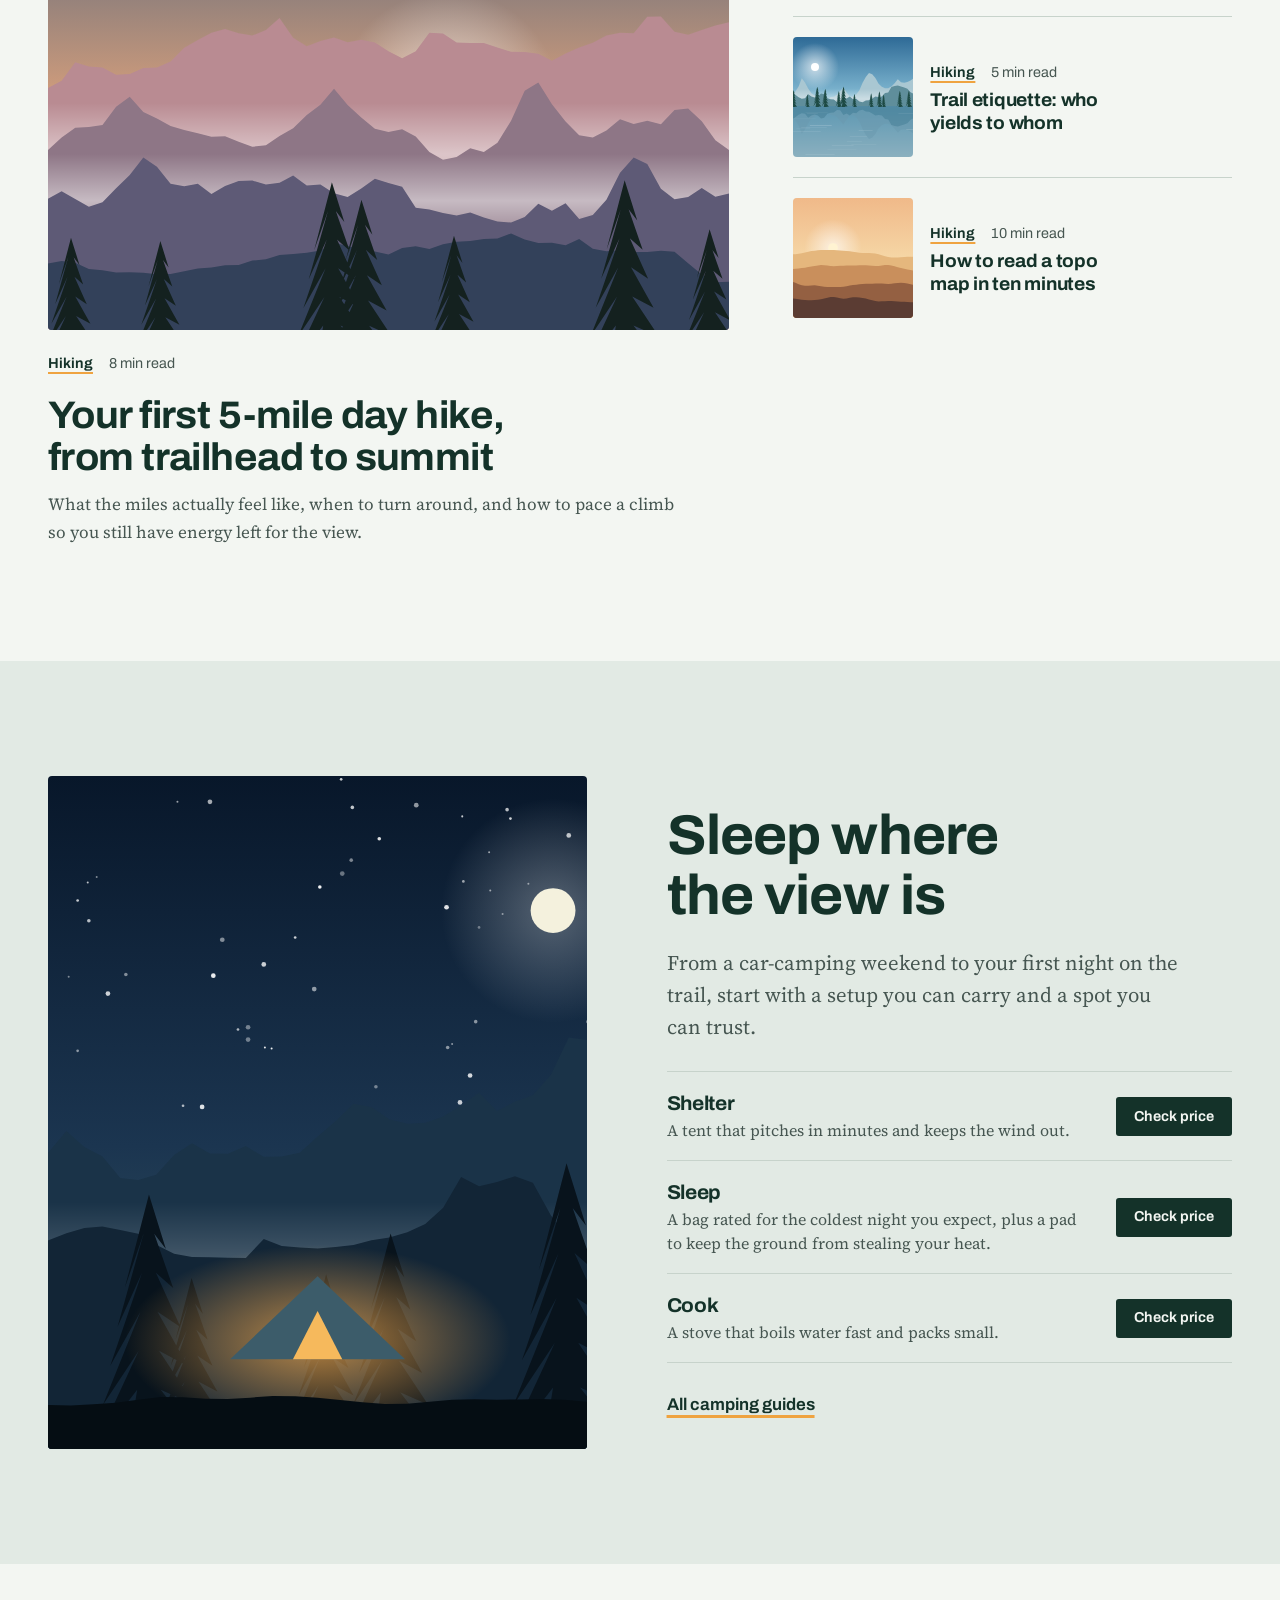
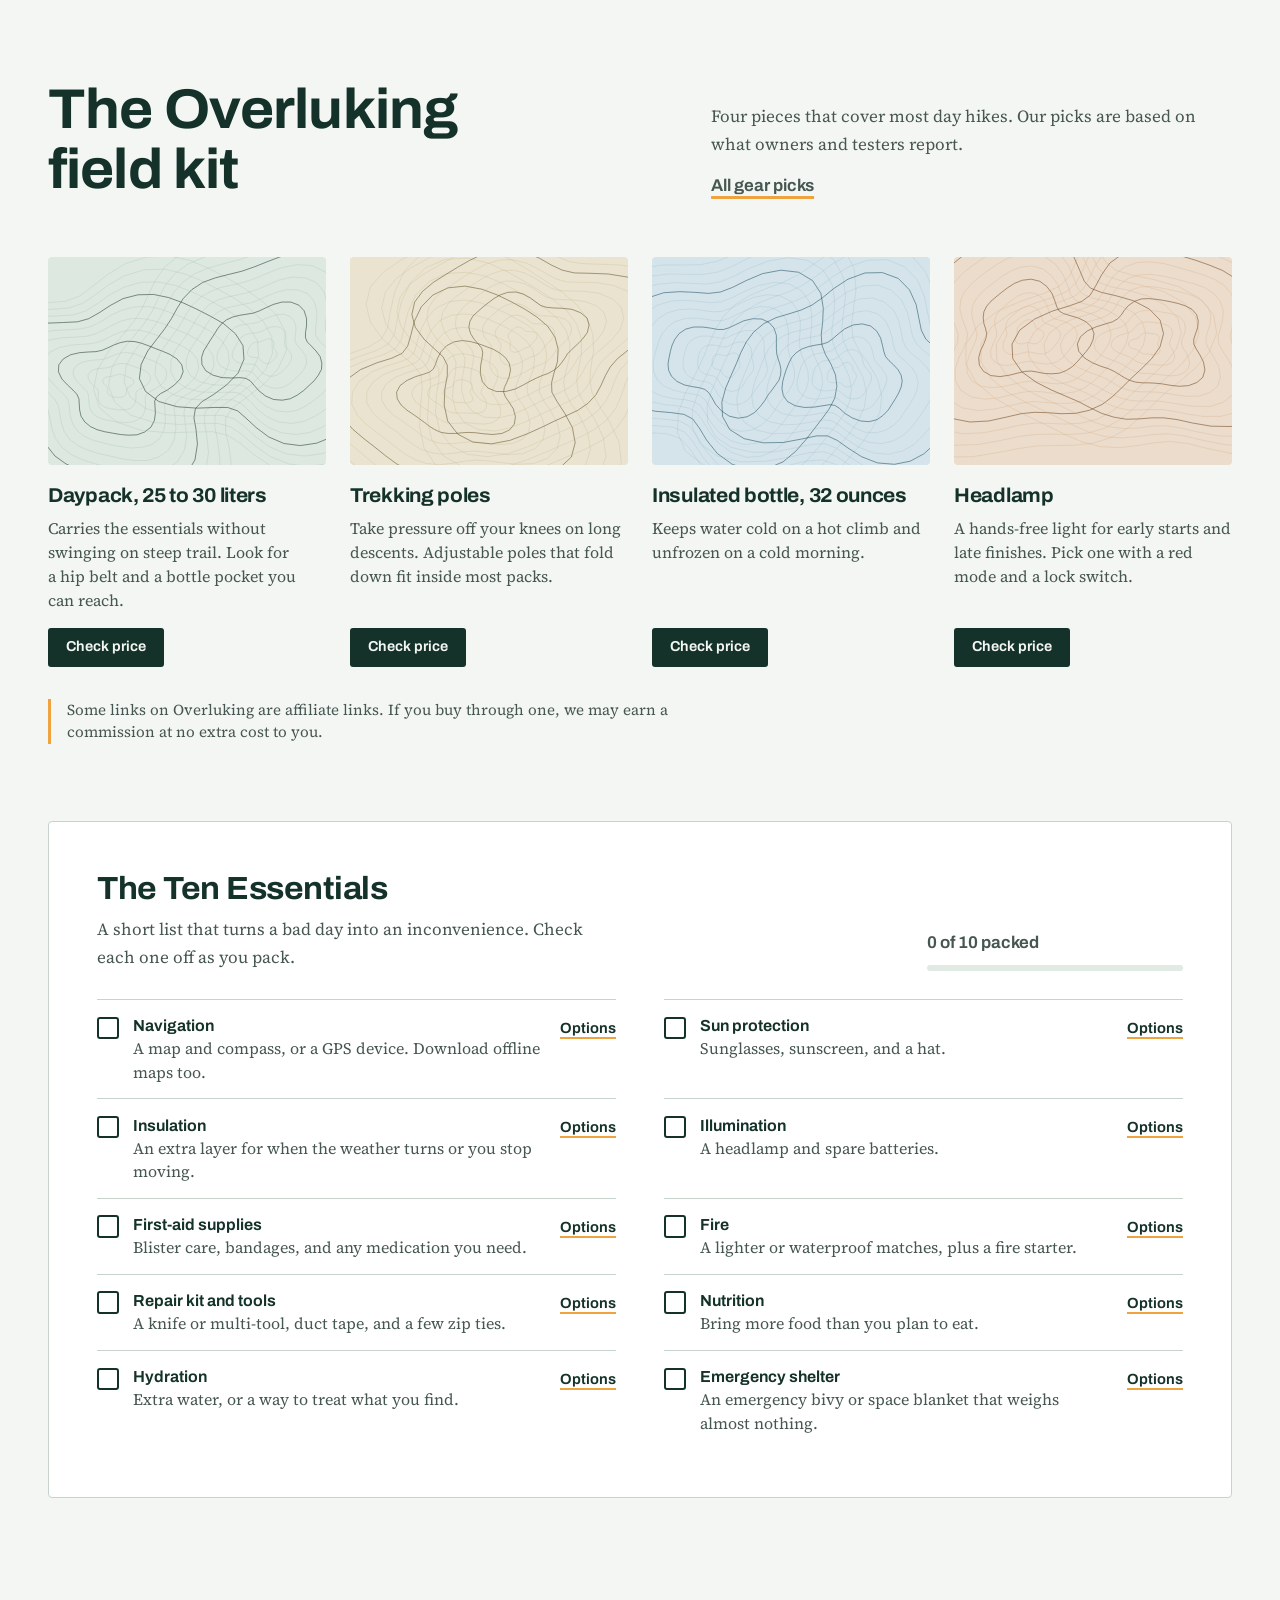
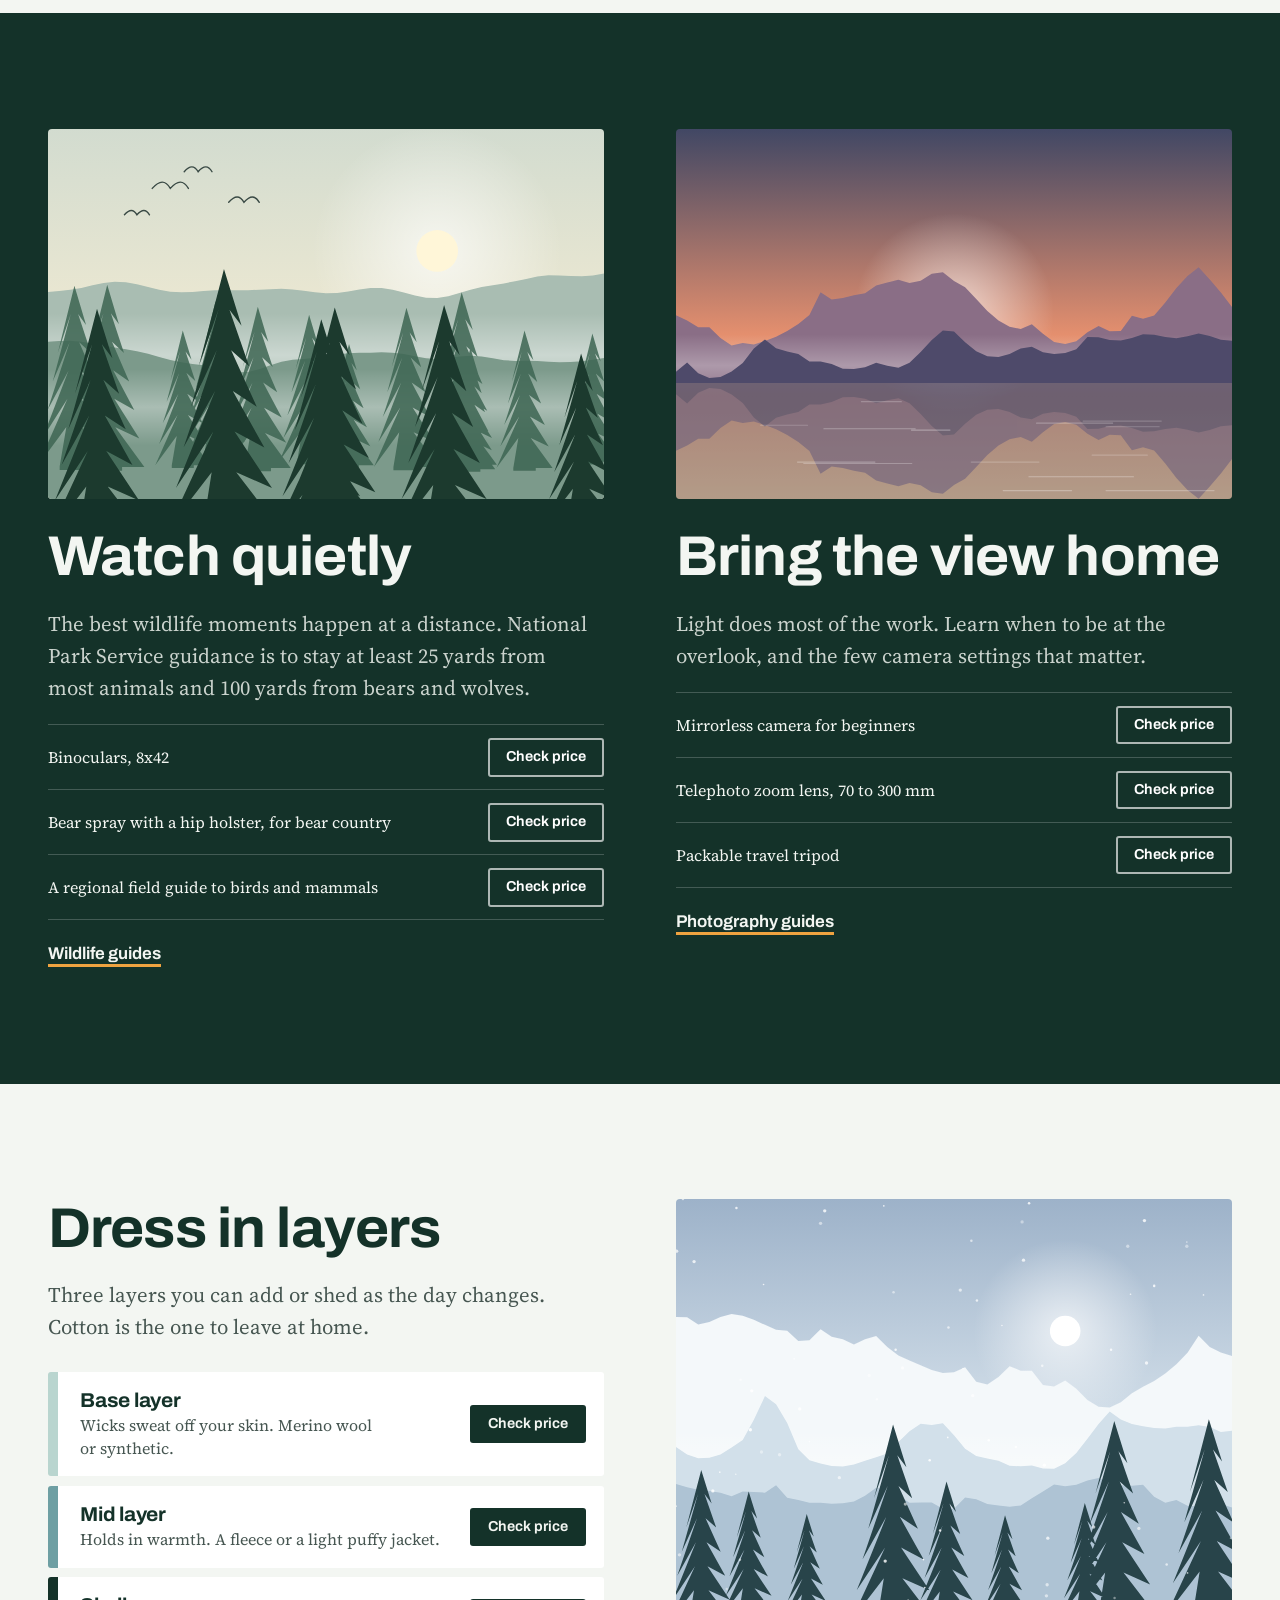
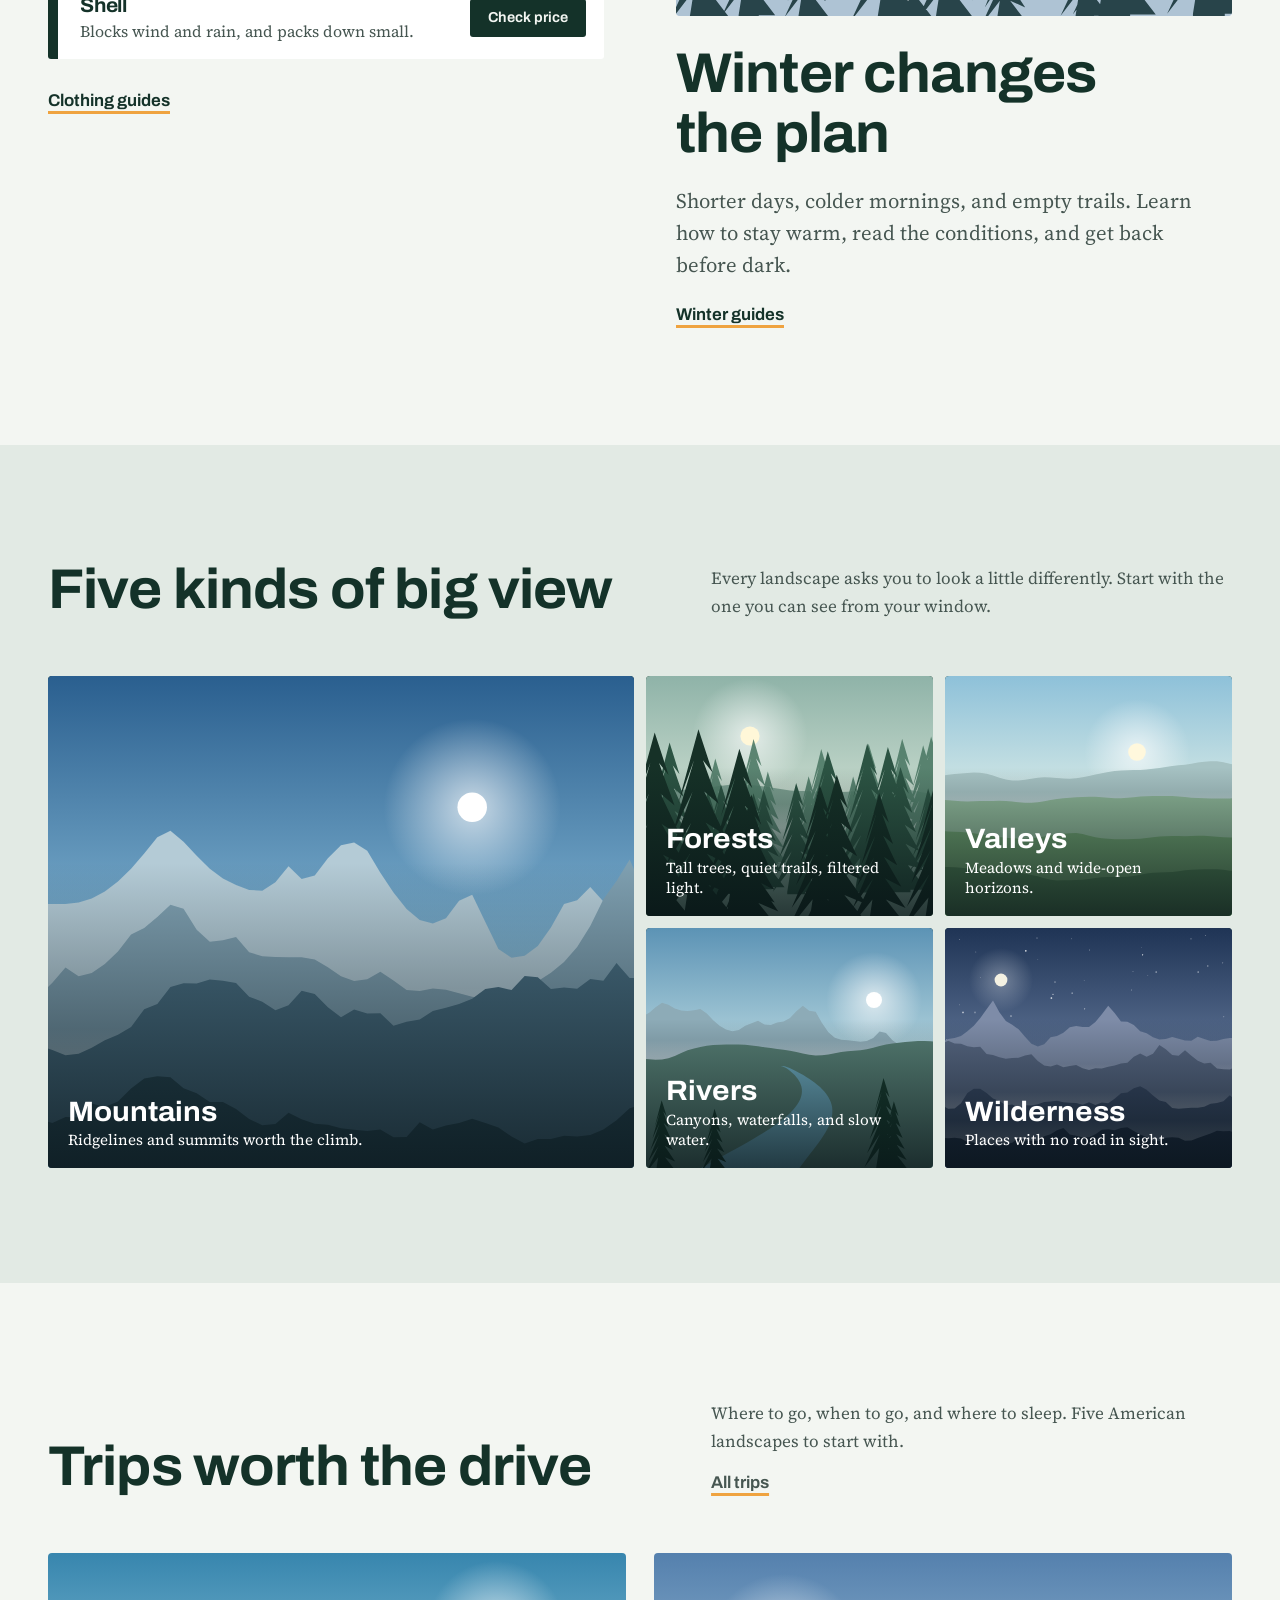
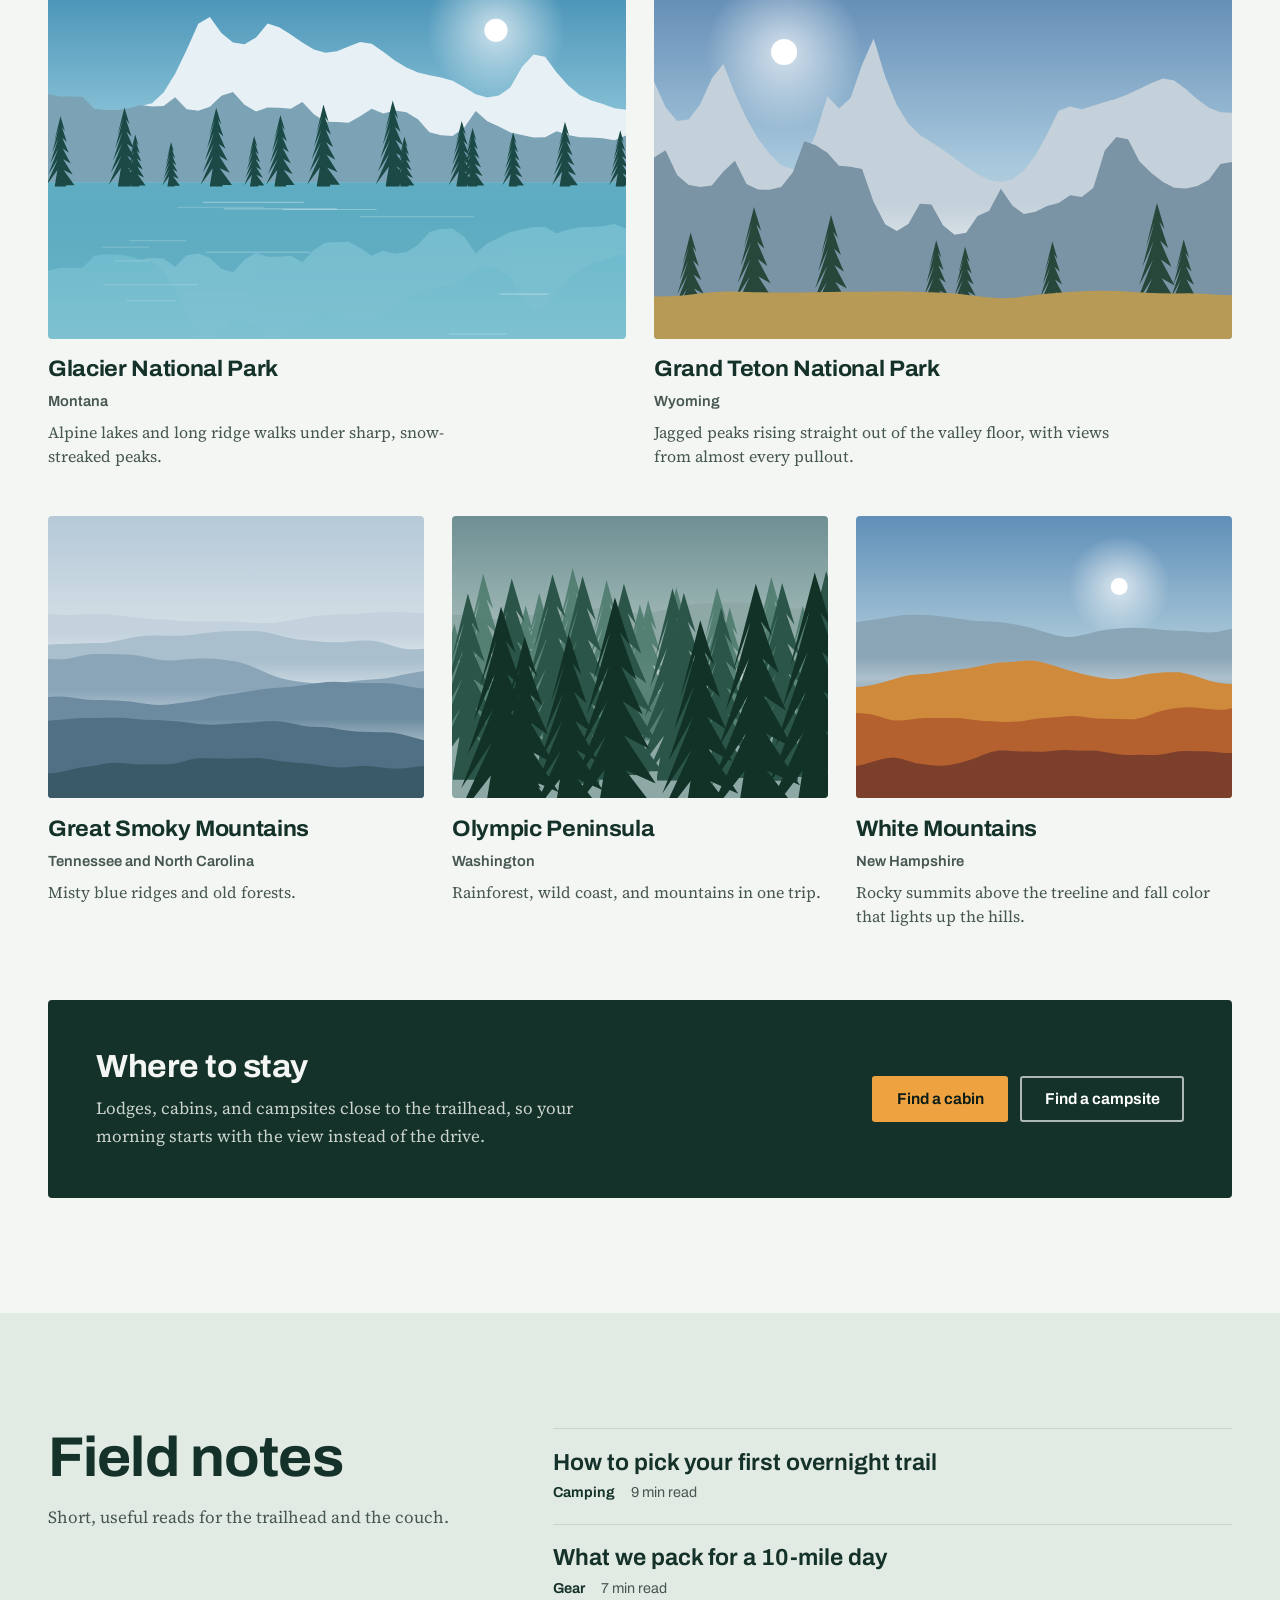
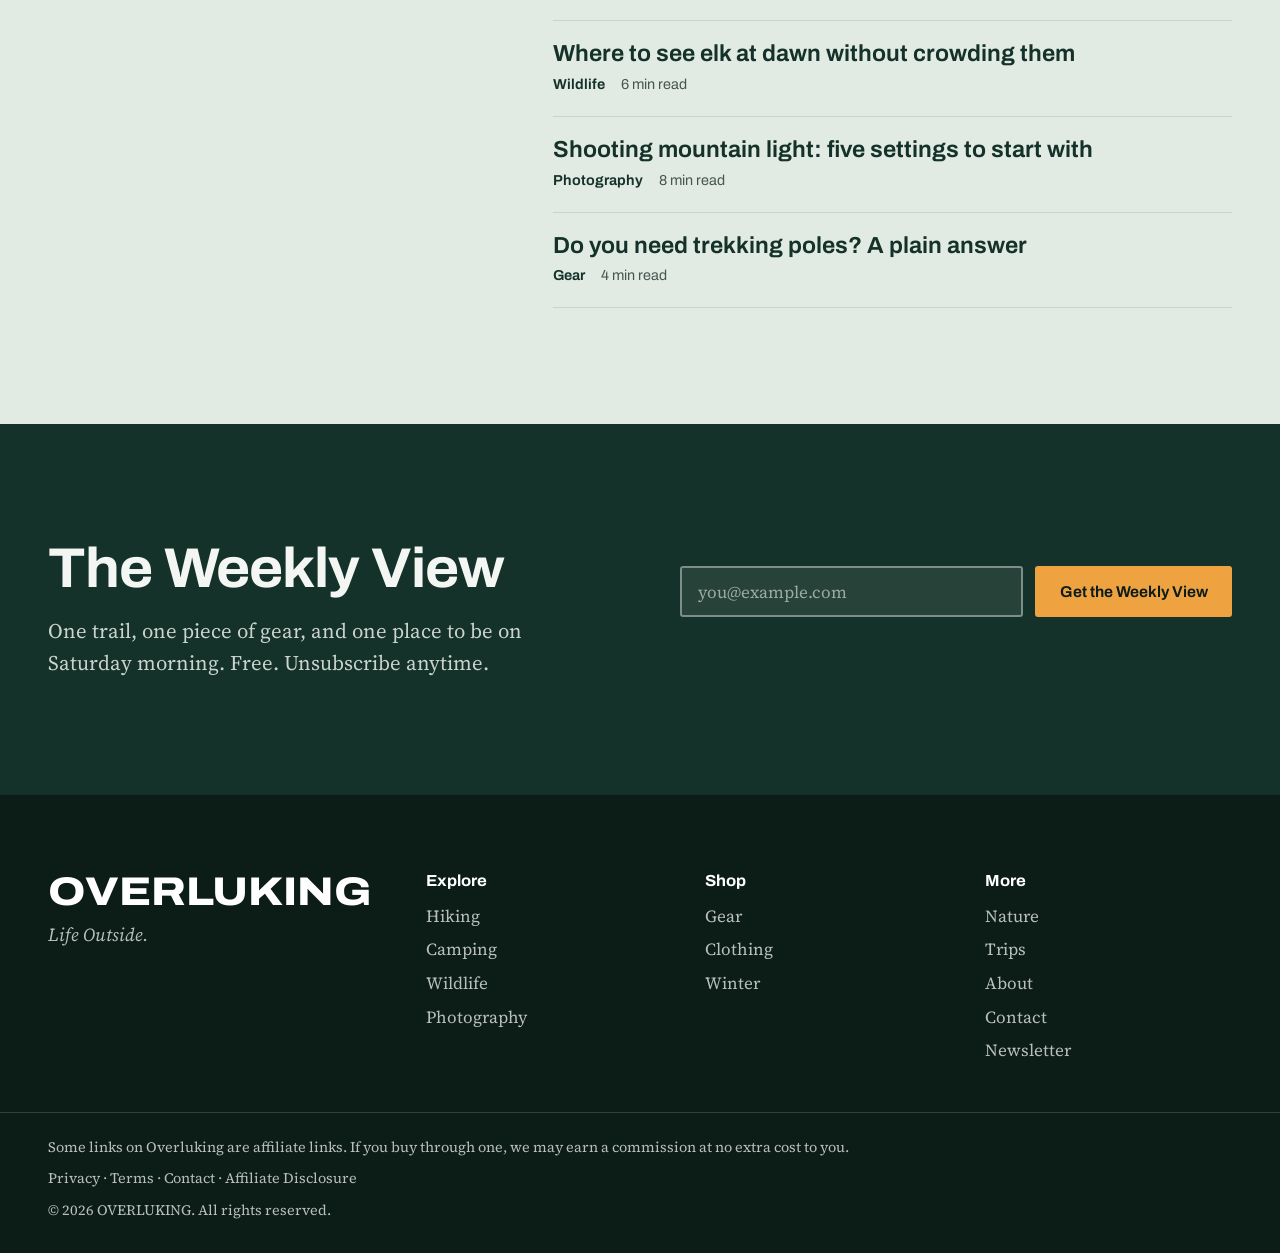
==== commit 5f109a2b: "Update index.html Add Affiliate Disclosure to footer legal links" ====
--- a/index.html
+++ b/index.html
@@ -24,7 +24,6 @@
 <body>
   <a class="skip-link" href="#main">Skip to content</a>
 
-  <!-- ============ HEADER ============ -->
   <header class="site-header" id="top">
     <div class="container site-header__bar">
       <a class="brand" href="./" aria-label="OVERLUKING home">OVERLUKING</a>
@@ -50,7 +49,6 @@
 
   <main id="main">
 
-    <!-- ============ HERO ============ -->
     <section class="hero" data-light="dawn" aria-labelledby="hero-title">
       <svg class="hero__art" viewBox="0 0 1600 900" preserveAspectRatio="xMidYMax slice" role="img" aria-label="A hiker stands on a rock ledge at sunrise, looking out across layers of mountain ridges."><defs><linearGradient id="hSky" x1="0" y1="0" x2="0" y2="1"><stop class="s-top" offset="0"/><stop class="s-mid" offset=".52"/><stop class="s-low" offset="1"/></linearGradient><radialGradient id="hGlow"><stop class="sun-a" offset="0" stop-opacity=".9"/><stop class="sun-a" offset="1" stop-opacity="0"/></radialGradient><linearGradient id="hMist" x1="0" y1="0" x2="0" y2="1"><stop class="mist-c" offset="0" stop-opacity="0"/><stop class="mist-c" offset=".55" stop-opacity=".55"/><stop class="mist-c" offset="1" stop-opacity="0"/></linearGradient></defs><rect width="1600" height="900" fill="url(#hSky)"/><g class="layer" data-depth="0.42"><circle cx="960" cy="470" r="520" fill="url(#hGlow)"/><circle class="sun-disk" cx="960" cy="470" r="38"/></g><g class="layer" data-depth="0.3"><g class="rise" style="--i:0"><path class="ridge r1" d="M0,1240.0 L0,330.4 L16,340.4 L32,354.3 L48,360.4 L64,358.9 L80,346.8 L96,336.3 L112,353.6 L128,358.3 L144,356.2 L160,353.4 L176,352.9 L192,353.7 L208,359.4 L224,365.2 L240,367.6 L256,365.7 L272,368.3 L288,372.3 L304,374.3 L320,374.1 L336,371.9 L352,380.5 L368,384.3 L384,380.3 L400,368.7 L416,351.5 L432,336.0 L448,321.1 L464,344.7 L480,361.1 L496,368.4 L512,390.7 L528,409.1 L544,425.9 L560,440.0 L576,449.7 L592,455.9 L608,458.0 L624,461.7 L640,467.8 L656,474.6 L672,480.5 L688,482.6 L704,471.5 L720,477.6 L736,471.0 L752,460.3 L768,459.3 L784,460.1 L800,464.6 L816,476.9 L832,487.7 L848,495.7 L864,499.7 L880,500.5 L896,500.6 L912,496.8 L928,491.5 L944,495.4 L960,492.4 L976,489.2 L992,485.0 L1008,477.7 L1024,466.7 L1040,451.9 L1056,433.4 L1072,412.6 L1088,387.7 L1104,369.9 L1120,377.7 L1136,369.8 L1152,382.3 L1168,379.7 L1184,368.0 L1200,368.5 L1216,375.3 L1232,374.4 L1248,379.7 L1264,373.9 L1280,361.5 L1296,345.2 L1312,346.7 L1328,340.9 L1344,347.1 L1360,351.0 L1376,349.8 L1392,348.0 L1408,346.0 L1424,337.7 L1440,324.0 L1456,330.1 L1472,325.9 L1488,328.2 L1504,344.8 L1520,355.9 L1536,361.4 L1552,355.4 L1568,365.1 L1584,362.7 L1600,355.3 L1616,345.2 L1616,1240.0 Z"/><rect class="mist" x="0" y="450" width="1600" height="200" fill="url(#hMist)"/></g></g><g class="layer" data-depth="0.24"><g class="rise" style="--i:1"><path class="ridge r2" d="M0,1240.0 L0,544.8 L16,547.8 L32,549.2 L48,547.6 L64,549.7 L80,549.6 L96,546.5 L112,539.3 L128,541.3 L144,540.3 L160,549.2 L176,553.3 L192,546.1 L208,541.7 L224,533.1 L240,514.7 L256,508.2 L272,514.2 L288,517.9 L304,521.9 L320,522.7 L336,538.1 L352,547.0 L368,555.7 L384,560.8 L400,557.6 L416,538.8 L432,542.6 L448,555.9 L464,561.5 L480,558.5 L496,550.6 L512,541.4 L528,531.5 L544,524.0 L560,520.2 L576,515.8 L592,516.7 L608,511.9 L624,514.4 L640,519.9 L656,524.2 L672,530.8 L688,538.0 L704,542.7 L720,545.4 L736,547.6 L752,552.7 L768,554.3 L784,539.0 L800,528.6 L816,512.6 L832,486.5 L848,454.3 L864,476.6 L880,503.5 L896,518.4 L912,524.1 L928,540.6 L944,556.7 L960,564.8 L976,565.5 L992,559.7 L1008,541.3 L1024,533.2 L1040,533.4 L1056,523.6 L1072,503.9 L1088,504.3 L1104,511.3 L1120,518.6 L1136,516.6 L1152,509.0 L1168,500.9 L1184,490.6 L1200,475.9 L1216,457.7 L1232,435.9 L1248,405.1 L1264,393.2 L1280,417.9 L1296,434.0 L1312,439.1 L1328,443.8 L1344,453.7 L1360,459.9 L1376,459.8 L1392,458.1 L1408,453.2 L1424,437.6 L1440,430.4 L1456,422.0 L1472,412.2 L1488,405.8 L1504,406.2 L1520,413.5 L1536,419.2 L1552,422.0 L1568,438.2 L1584,446.9 L1600,446.7 L1616,449.2 L1616,1240.0 Z"/><rect class="mist" x="0" y="525" width="1600" height="200" fill="url(#hMist)"/></g></g><g class="layer" data-depth="0.18"><g class="rise" style="--i:2"><path class="ridge r3" d="M0,1240.0 L0,558.3 L16,549.5 L32,548.2 L48,538.2 L64,539.2 L80,539.6 L96,528.1 L112,510.9 L128,523.2 L144,547.2 L160,569.3 L176,587.9 L192,603.3 L208,619.3 L224,632.0 L240,635.8 L256,630.4 L272,624.6 L288,614.1 L304,625.6 L320,619.3 L336,602.2 L352,597.5 L368,611.0 L384,614.5 L400,604.1 L416,599.7 L432,592.1 L448,580.9 L464,562.7 L480,549.0 L496,535.5 L512,519.6 L528,527.1 L544,536.7 L560,548.1 L576,545.0 L592,536.8 L608,535.8 L624,549.9 L640,561.6 L656,565.0 L672,581.4 L688,589.4 L704,593.0 L720,594.9 L736,596.3 L752,594.7 L768,586.9 L784,589.5 L800,590.4 L816,589.9 L832,595.6 L848,597.1 L864,597.1 L880,591.3 L896,579.7 L912,571.6 L928,587.0 L944,591.7 L960,605.4 L976,615.1 L992,616.4 L1008,623.3 L1024,619.8 L1040,609.6 L1056,599.0 L1072,584.0 L1088,573.5 L1104,573.3 L1120,584.8 L1136,593.5 L1152,589.1 L1168,590.3 L1184,582.5 L1200,593.9 L1216,600.1 L1232,601.7 L1248,609.4 L1264,617.0 L1280,621.1 L1296,624.5 L1312,624.0 L1328,615.1 L1344,592.4 L1360,582.2 L1376,587.0 L1392,584.7 L1408,576.4 L1424,572.7 L1440,566.4 L1456,563.4 L1472,558.4 L1488,544.8 L1504,556.9 L1520,553.4 L1536,563.6 L1552,559.6 L1568,553.3 L1584,545.6 L1600,553.3 L1616,551.7 L1616,1240.0 Z"/><rect class="mist" x="0" y="595" width="1600" height="190" fill="url(#hMist)"/></g></g><g class="layer" data-depth="0.12"><g class="rise" style="--i:3"><path class="ridge r4" d="M0,1240.0 L0,643.3 L16,637.6 L32,649.6 L48,652.6 L64,650.1 L80,659.7 L96,666.0 L112,657.8 L128,663.5 L144,670.7 L160,671.0 L176,662.4 L192,658.1 L208,660.9 L224,661.2 L240,660.7 L256,669.4 L272,670.4 L288,675.6 L304,672.4 L320,683.8 L336,691.5 L352,695.5 L368,692.4 L384,680.3 L400,688.3 L416,688.4 L432,680.3 L448,674.4 L464,684.7 L480,685.8 L496,683.7 L512,677.4 L528,689.0 L544,692.7 L560,693.9 L576,689.8 L592,682.2 L608,665.2 L624,652.8 L640,625.3 L656,643.1 L672,649.4 L688,656.2 L704,644.5 L720,659.2 L736,670.5 L752,676.6 L768,678.3 L784,681.2 L800,687.5 L816,690.3 L832,686.1 L848,699.5 L864,702.2 L880,698.5 L896,687.2 L912,669.8 L928,674.4 L944,672.1 L960,656.4 L976,661.6 L992,661.2 L1008,661.4 L1024,647.2 L1040,639.3 L1056,641.1 L1072,632.9 L1088,640.9 L1104,646.2 L1120,646.6 L1136,652.2 L1152,655.1 L1168,654.3 L1184,646.2 L1200,657.9 L1216,665.2 L1232,665.5 L1248,678.4 L1264,681.7 L1280,681.0 L1296,675.4 L1312,665.4 L1328,653.0 L1344,639.1 L1360,644.0 L1376,651.9 L1392,648.5 L1408,645.7 L1424,647.2 L1440,643.5 L1456,639.9 L1472,633.6 L1488,632.9 L1504,635.8 L1520,637.0 L1536,629.5 L1552,609.9 L1568,622.6 L1584,633.7 L1600,640.8 L1616,647.5 L1616,1240.0 Z"/><rect class="mist" x="0" y="665" width="1600" height="180" fill="url(#hMist)"/></g></g><g class="layer" data-depth="0.07"><g class="rise" style="--i:4"><path class="ridge r5" d="M0,1240.0 L0,732.3 L16,738.8 L32,741.6 L48,743.4 L64,744.7 L80,746.9 L96,747.9 L112,743.9 L128,733.4 L144,743.3 L160,757.5 L176,765.6 L192,768.7 L208,769.6 L224,770.4 L240,770.6 L256,769.5 L272,765.6 L288,758.0 L304,749.7 L320,745.9 L336,738.6 L352,724.3 L368,720.3 L384,721.5 L400,718.3 L416,718.1 L432,723.0 L448,721.2 L464,722.6 L480,723.6 L496,721.5 L512,719.4 L528,719.3 L544,723.5 L560,721.7 L576,719.9 L592,721.5 L608,728.2 L624,737.8 L640,742.8 L656,745.0 L672,745.7 L688,743.2 L704,736.6 L720,737.7 L736,742.5 L752,743.4 L768,752.1 L784,751.1 L800,743.6 L816,737.8 L832,744.4 L848,753.6 L864,758.7 L880,760.7 L896,761.8 L912,763.9 L928,764.8 L944,763.1 L960,756.2 L976,751.1 L992,753.4 L1008,750.8 L1024,746.2 L1040,740.3 L1056,733.5 L1072,724.8 L1088,713.3 L1104,704.5 L1120,700.8 L1136,700.7 L1152,708.3 L1168,714.5 L1184,717.8 L1200,714.5 L1216,725.0 L1232,731.0 L1248,734.2 L1264,736.9 L1280,739.8 L1296,741.8 L1312,744.1 L1328,753.8 L1344,756.8 L1360,755.8 L1376,745.0 L1392,748.4 L1408,745.0 L1424,739.8 L1440,735.2 L1456,734.1 L1472,734.9 L1488,736.9 L1504,739.5 L1520,742.0 L1536,742.4 L1552,735.3 L1568,740.7 L1584,741.4 L1600,740.1 L1616,736.7 L1616,1240.0 Z"/></g></g><g class="layer" data-depth="0.03"><g class="rise" style="--i:5"><path class="fg2" d="M110.7,509.5 L110.7,509.5 L134.8,586.5 L118.3,564.8 L145.1,641.9 L120.6,620.2 L155.5,697.3 L122.9,675.6 L165.9,752.7 L125.1,731.0 L176.2,808.1 L127.4,786.4 L186.6,863.5 L139.6,863.5 L139.6,870.7 L81.8,870.7 L81.8,863.5 L94.0,786.4 L34.9,863.5 L96.3,731.0 L45.2,808.1 L98.6,675.6 L55.6,752.7 L100.9,620.2 L66.0,697.3 L103.2,564.8 L76.3,641.9 L110.7,509.5 L86.7,586.5 Z M345.3,511.8 L345.3,511.8 L369.3,588.8 L352.9,567.1 L379.7,644.1 L355.2,622.5 L390.1,699.5 L357.4,677.8 L400.4,754.8 L359.7,733.2 L410.8,810.2 L362.0,788.5 L421.1,865.5 L374.2,865.5 L374.2,872.8 L316.4,872.8 L316.4,865.5 L328.6,788.5 L269.5,865.5 L330.9,733.2 L279.9,810.2 L333.2,677.8 L290.2,754.8 L335.5,622.5 L300.6,699.5 L337.8,567.1 L311.0,644.1 L345.3,511.8 L321.3,588.8 Z M360.7,553.3 L360.7,553.3 L382.0,621.5 L367.4,602.3 L391.2,670.5 L369.4,651.3 L400.3,719.6 L371.4,700.4 L409.5,768.6 L373.5,749.4 L418.7,817.7 L375.5,798.5 L427.9,866.7 L386.3,866.7 L386.3,873.1 L335.1,873.1 L335.1,866.7 L345.9,798.5 L293.5,866.7 L348.0,749.4 L302.7,817.7 L350.0,700.4 L311.9,768.6 L352.0,651.3 L321.1,719.6 L354.0,602.3 L330.3,670.5 L360.7,553.3 L339.4,621.5 Z M1272.8,490.6 L1272.8,490.6 L1297.4,569.5 L1280.6,547.3 L1308.0,626.2 L1282.9,604.0 L1318.6,682.8 L1285.2,660.7 L1329.2,739.5 L1287.6,717.3 L1339.8,796.2 L1289.9,774.0 L1350.4,852.8 L1302.4,852.8 L1302.4,860.2 L1243.3,860.2 L1243.3,852.8 L1255.7,774.0 L1195.2,852.8 L1258.1,717.3 L1205.8,796.2 L1260.4,660.7 L1216.4,739.5 L1262.7,604.0 L1227.0,682.8 L1265.1,547.3 L1237.6,626.2 L1272.8,490.6 L1248.2,569.5 Z M1532.0,589.0 L1532.0,589.0 L1549.9,646.4 L1537.6,630.3 L1557.6,687.7 L1539.3,671.5 L1565.3,728.9 L1541.0,712.8 L1573.0,770.2 L1542.7,754.0 L1580.8,811.4 L1544.4,795.3 L1588.5,852.6 L1553.5,852.6 L1553.5,858.0 L1510.5,858.0 L1510.5,852.6 L1519.6,795.3 L1475.5,852.6 L1521.3,754.0 L1483.2,811.4 L1523.0,712.8 L1490.9,770.2 L1524.7,671.5 L1498.7,728.9 L1526.4,630.3 L1506.4,687.7 L1532.0,589.0 L1514.1,646.4 Z"/></g></g><g class="rise" style="--i:6"><g class="fg"><path d="M0,900 L0,857.8 L16,856.7 L32,854.2 L48,851.0 L64,848.0 L80,845.9 L96,845.4 L112,845.1 L128,844.6 L144,844.0 L160,843.5 L176,843.2 L192,843.9 L208,846.6 L224,850.3 L240,854.1 L256,857.0 L272,857.8 L288,855.7 L304,851.6 L320,846.6 L336,841.9 L352,838.8 L368,838.2 L384,839.0 L400,840.6 L416,842.2 L432,843.2 L448,843.0 L464,841.9 L480,840.8 L496,839.7 L512,838.2 L528,836.5 L544,834.3 L560,831.9 L576,829.4 L592,826.7 L608,823.9 L624,820.8 L640,817.2 L656,812.7 L672,807.8 L688,803.1 L704,799.0 L720,795.9 L736,793.9 L752,792.6 L768,791.8 L784,791.1 L800,790.4 L816,789.6 L832,788.9 L848,788.7 L864,788.9 L880,789.6 L896,790.8 L912,792.7 L928,795.5 L944,799.0 L960,802.8 L976,806.8 L992,810.5 L1008,812.9 L1024,813.7 L1040,813.6 L1056,813.4 L1072,814.0 L1088,816.6 L1104,821.9 L1120,828.8 L1136,836.4 L1152,843.1 L1168,847.5 L1184,848.5 L1200,846.8 L1216,843.6 L1232,840.1 L1248,837.6 L1264,837.7 L1280,840.3 L1296,844.6 L1312,849.4 L1328,853.7 L1344,856.4 L1360,856.6 L1376,855.6 L1392,853.8 L1408,852.0 L1424,850.5 L1440,849.9 L1456,850.7 L1472,852.5 L1488,854.8 L1504,856.9 L1520,858.4 L1536,858.5 L1552,856.1 L1568,852.2 L1584,847.7 L1600,843.9 L1616,841.8 L1616,900 Z"/><path d="M70.0,420.0 L70.0,420.0 L98.2,510.0 L78.7,481.8 L109.4,571.7 L81.1,543.5 L120.5,633.5 L83.6,605.3 L131.6,695.3 L86.0,667.1 L142.7,757.1 L88.5,728.9 L153.9,818.8 L90.9,790.6 L165.0,880.6 L107.6,880.6 L107.6,890.0 L32.4,890.0 L32.4,880.6 L49.1,790.6 L-25.0,880.6 L51.5,728.9 L-13.9,818.8 L54.0,667.1 L-2.7,757.1 L56.4,605.3 L8.4,695.3 L58.9,543.5 L19.5,633.5 L61.3,481.8 L30.6,571.7 L70.0,420.0 L41.8,510.0 Z M200.0,540.0 L200.0,540.0 L222.3,608.9 L206.8,587.3 L231.1,656.2 L208.8,634.6 L239.9,703.5 L210.7,681.9 L248.6,750.9 L212.6,729.3 L257.4,798.2 L214.6,776.6 L266.2,845.5 L216.5,823.9 L275.0,892.8 L228.8,892.8 L228.8,900.0 L171.2,900.0 L171.2,892.8 L183.5,823.9 L125.0,892.8 L185.4,776.6 L133.8,845.5 L187.4,729.3 L142.6,798.2 L189.3,681.9 L151.4,750.9 L191.2,634.6 L160.1,703.5 L193.2,587.3 L168.9,656.2 L200.0,540.0 L177.7,608.9 Z M330.0,650.0 L330.0,650.0 L346.3,697.9 L335.0,682.9 L352.8,730.7 L336.4,715.7 L359.2,763.6 L337.8,748.6 L365.7,796.4 L339.3,781.4 L372.1,829.3 L340.7,814.3 L378.6,862.1 L342.1,847.1 L385.0,895.0 L350.0,895.0 L350.0,900.0 L310.0,900.0 L310.0,895.0 L317.9,847.1 L275.0,895.0 L319.3,814.3 L281.4,862.1 L320.7,781.4 L287.9,829.3 L322.2,748.6 L294.3,796.4 L323.6,715.7 L300.8,763.6 L325.0,682.9 L307.2,730.7 L330.0,650.0 L313.7,697.9 Z M1500.0,470.0 L1500.0,470.0 L1525.3,552.3 L1507.7,526.5 L1535.2,608.8 L1509.9,583.0 L1545.2,665.3 L1512.1,639.5 L1555.1,721.9 L1514.3,696.1 L1565.1,778.4 L1516.5,752.6 L1575.0,834.9 L1518.7,809.1 L1585.0,891.4 L1534.4,891.4 L1534.4,900.0 L1465.6,900.0 L1465.6,891.4 L1481.3,809.1 L1415.0,891.4 L1483.5,752.6 L1425.0,834.9 L1485.7,696.1 L1434.9,778.4 L1487.9,639.5 L1444.9,721.9 L1490.1,583.0 L1454.8,665.3 L1492.3,526.5 L1464.8,608.8 L1500.0,470.0 L1474.7,552.3 Z M1400.0,600.0 L1400.0,600.0 L1417.8,657.4 L1405.5,639.4 L1424.9,696.9 L1407.0,678.9 L1431.9,736.3 L1408.6,718.3 L1438.9,775.7 L1410.1,757.7 L1445.9,815.1 L1411.7,797.1 L1453.0,854.6 L1413.2,836.6 L1460.0,894.0 L1424.0,894.0 L1424.0,900.0 L1376.0,900.0 L1376.0,894.0 L1386.8,836.6 L1340.0,894.0 L1388.3,797.1 L1347.0,854.6 L1389.9,757.7 L1354.1,815.1 L1391.4,718.3 L1361.1,775.7 L1393.0,678.9 L1368.1,736.3 L1394.5,639.4 L1375.1,696.9 L1400.0,600.0 L1382.2,657.4 Z M610.0,700.0 L610.0,700.0 L619.2,728.7 L612.8,719.7 L622.8,748.4 L613.6,739.4 L626.5,768.1 L614.4,759.1 L630.1,787.9 L615.2,778.9 L633.7,807.6 L616.0,798.6 L637.4,827.3 L616.8,818.3 L641.0,847.0 L622.0,847.0 L622.0,850.0 L598.0,850.0 L598.0,847.0 L603.2,818.3 L579.0,847.0 L604.0,798.6 L582.6,827.3 L604.8,778.9 L586.3,807.6 L605.6,759.1 L589.9,787.9 L606.4,739.4 L593.5,768.1 L607.2,719.7 L597.2,748.4 L610.0,700.0 L600.8,728.7 Z"/><g transform="translate(848,794.7) scale(2.1)"><circle cx="0" cy="-52" r="5.6"/><path d="M-7,-46 Q0,-50 7,-46 L9,-26 L5,-26 L5,0 L1,0 L1,-22 L-1,-22 L-1,0 L-5,0 L-5,-26 L-9,-26 Z"/><rect x="-13" y="-47" width="12" height="24" rx="4"/><path d="M8,-40 L20,-22 L19,0 L17.5,0 L18,-22 L7,-36 Z"/></g></g></g></svg>
       <div class="container hero__inner">
@@ -70,7 +68,6 @@
       </div>
     </section>
 
-    <!-- ============ MANIFESTO ============ -->
     <section class="band manifesto" id="about" aria-labelledby="about-title">
       <div class="container manifesto__grid">
         <h2 class="manifesto__statement" id="about-title">Overluking is the moment you stop climbing and start looking.</h2>
@@ -82,7 +79,6 @@
       </div>
     </section>
 
-    <!-- ============ HIKING ============ -->
     <section class="band hiking" id="hiking" aria-labelledby="hiking-title">
       <div class="container">
         <header class="section-head">
@@ -138,7 +134,6 @@
       </div>
     </section>
 
-    <!-- ============ CAMPING ============ -->
     <section class="band band--lichen camping" id="camping" aria-labelledby="camping-title">
       <div class="container split">
         <div class="split__media">
@@ -175,7 +170,6 @@
       </div>
     </section>
 
-    <!-- ============ GEAR ============ -->
     <section class="band gear" id="gear" aria-labelledby="gear-title">
       <div class="container">
         <header class="section-head">
@@ -280,7 +274,6 @@
       </div>
     </section>
 
-    <!-- ============ WILDLIFE + PHOTOGRAPHY ============ -->
     <section class="band band--dark eyes" aria-label="Wildlife and photography">
       <div class="container eyes__grid">
         <article class="eye" id="wildlife" aria-labelledby="wildlife-title">
@@ -309,7 +302,6 @@
       </div>
     </section>
 
-    <!-- ============ CLOTHING + WINTER ============ -->
     <section class="band cw" aria-label="Clothing and winter">
       <div class="container cw__grid">
         <div class="cw__layers" id="clothing">
@@ -350,7 +342,6 @@
       </div>
     </section>
 
-    <!-- ============ NATURE ============ -->
     <section class="band band--lichen nature" id="nature" aria-labelledby="nature-title">
       <div class="container">
         <header class="section-head">
@@ -384,7 +375,6 @@
       </div>
     </section>
 
-    <!-- ============ TRIPS ============ -->
     <section class="band trips" id="trips" aria-labelledby="trips-title">
       <div class="container">
         <header class="section-head">
@@ -441,7 +431,6 @@
       </div>
     </section>
 
-    <!-- ============ FIELD NOTES ============ -->
     <section class="band band--lichen notes" id="notes" aria-labelledby="notes-title">
       <div class="container notes__grid">
         <div class="notes__intro">
@@ -458,7 +447,6 @@
       </div>
     </section>
 
-    <!-- ============ NEWSLETTER ============ -->
     <section class="band band--dark newsletter" id="weekly-view" aria-labelledby="weekly-title">
       <div class="container newsletter__grid">
         <div>
@@ -476,7 +464,6 @@
 
   </main>
 
-  <!-- ============ FOOTER ============ -->
   <footer class="site-footer">
     <div class="container site-footer__grid">
       <div class="site-footer__brand">
@@ -512,8 +499,8 @@
       </nav>
     </div>
     <div class="container site-footer__legal">
-      <p>Some links on Overluking are affiliate links. If you buy through one, we may earn a commission at no extra cost to you. <a href="affiliate-disclosure.html">Read the disclosure</a>.</p>
-      <p><a href="privacy.html">Privacy</a> &middot; <a href="terms.html">Terms</a> &middot; <a href="contact.html">Contact</a></p>
+      <p>Some links on Overluking are affiliate links. If you buy through one, we may earn a commission at no extra cost to you.</p>
+      <p><a href="privacy.html">Privacy</a> &middot; <a href="terms.html">Terms</a> &middot; <a href="contact.html">Contact</a> &middot; <a href="affiliate-disclosure.html">Affiliate Disclosure</a></p>
       <p>&copy; <span id="year">2026</span> OVERLUKING. All rights reserved.</p>
     </div>
   </footer>
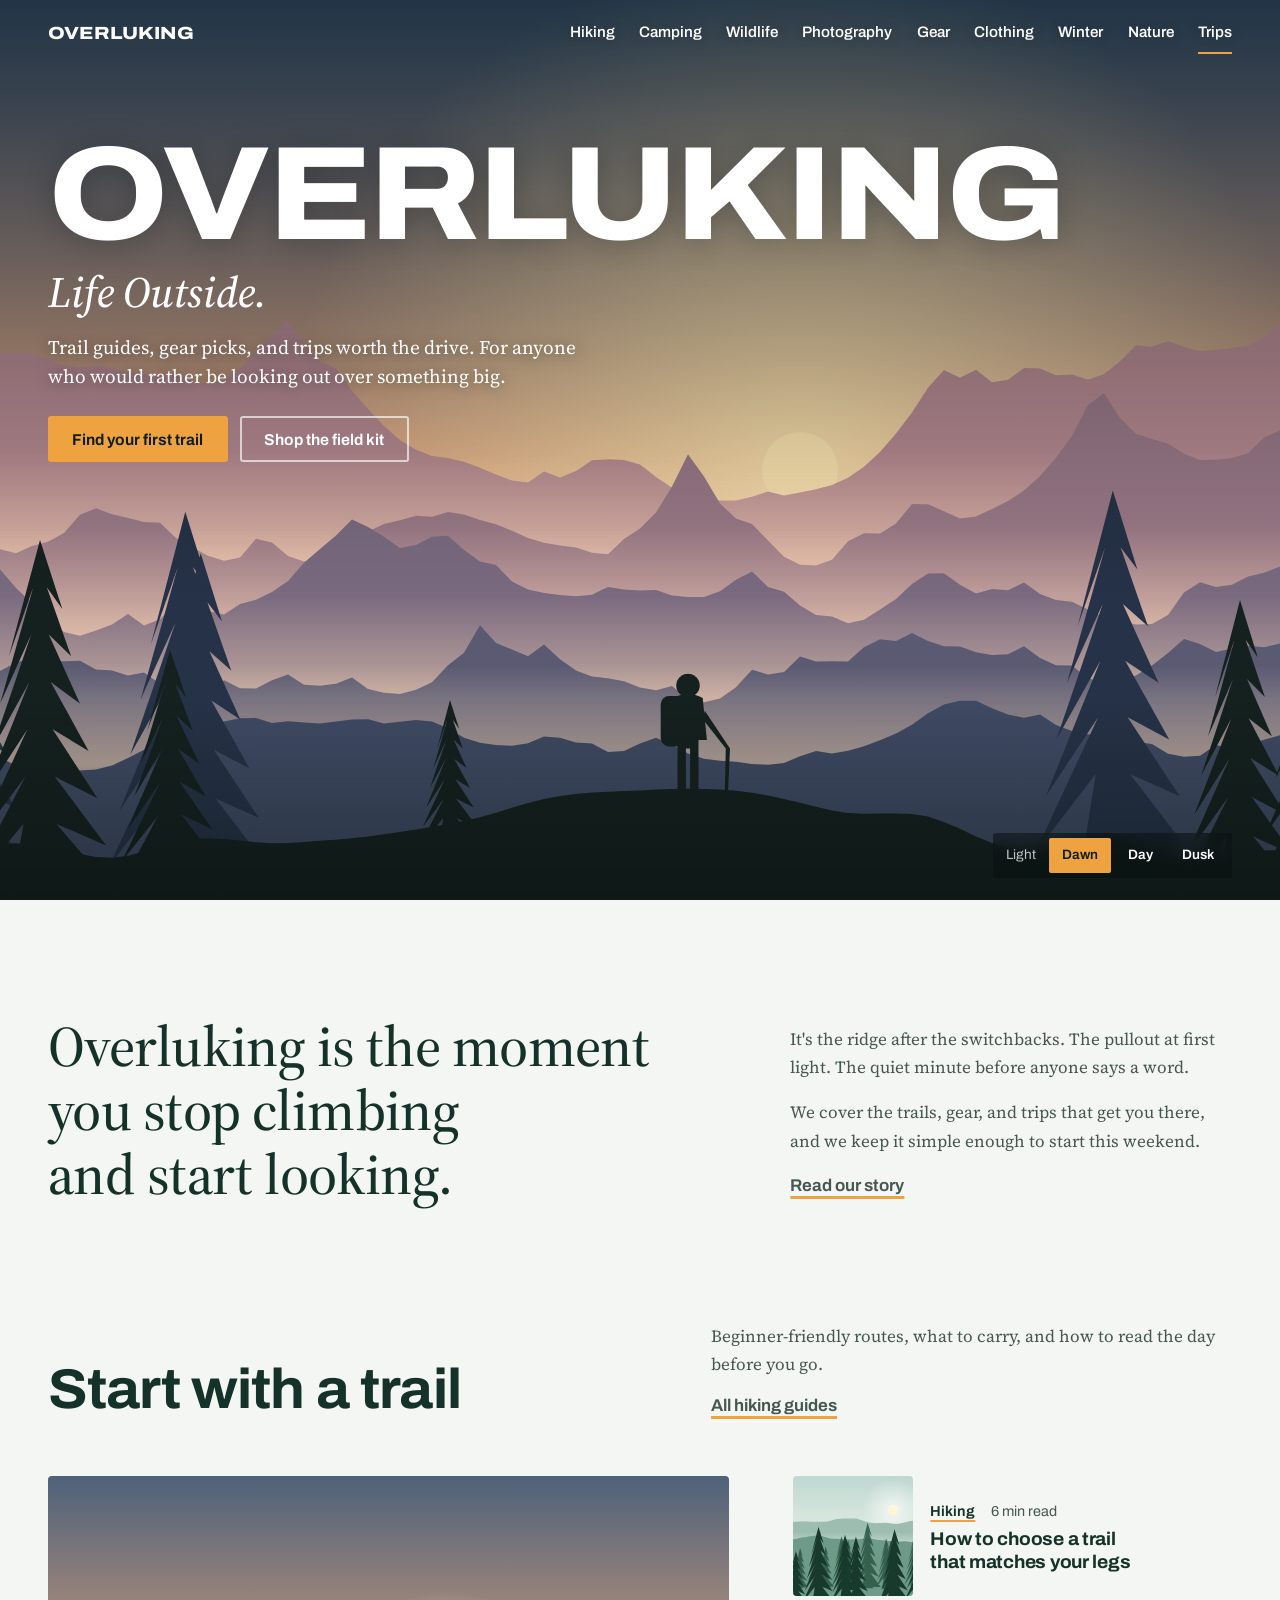
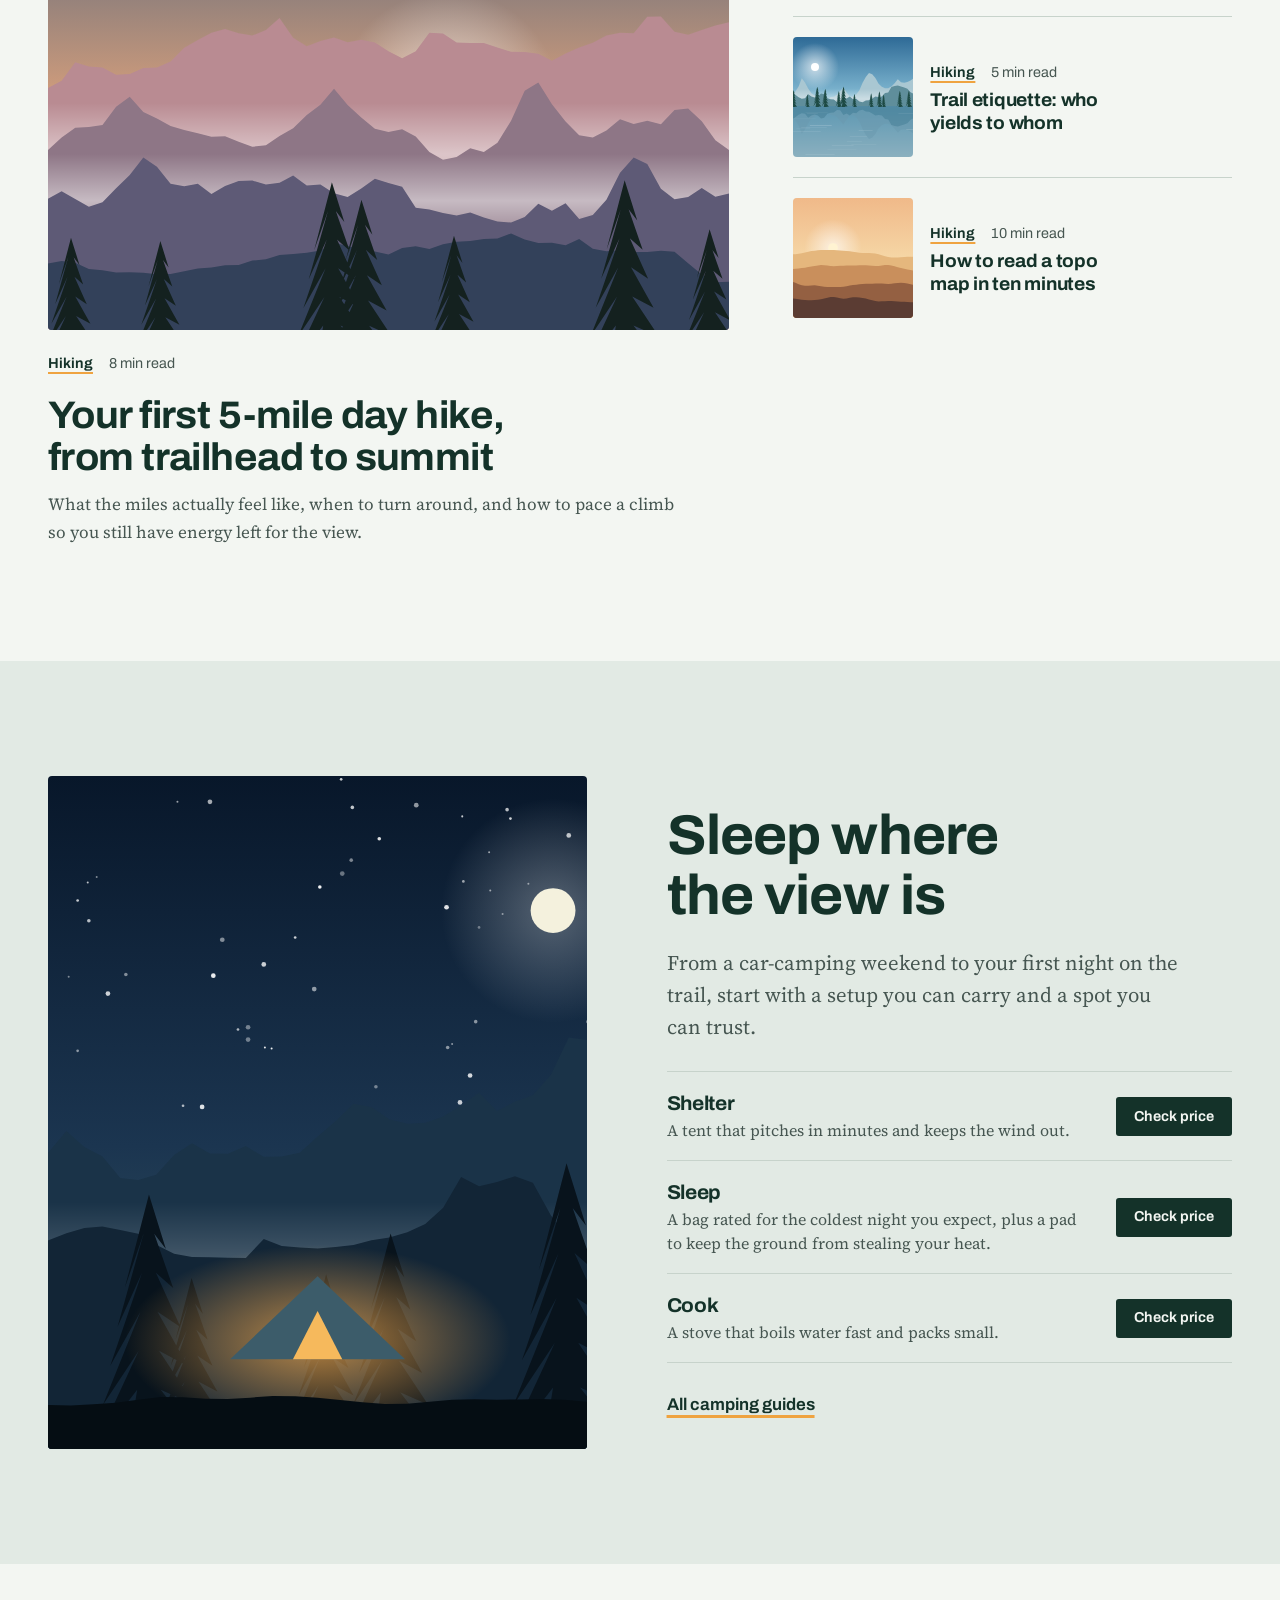
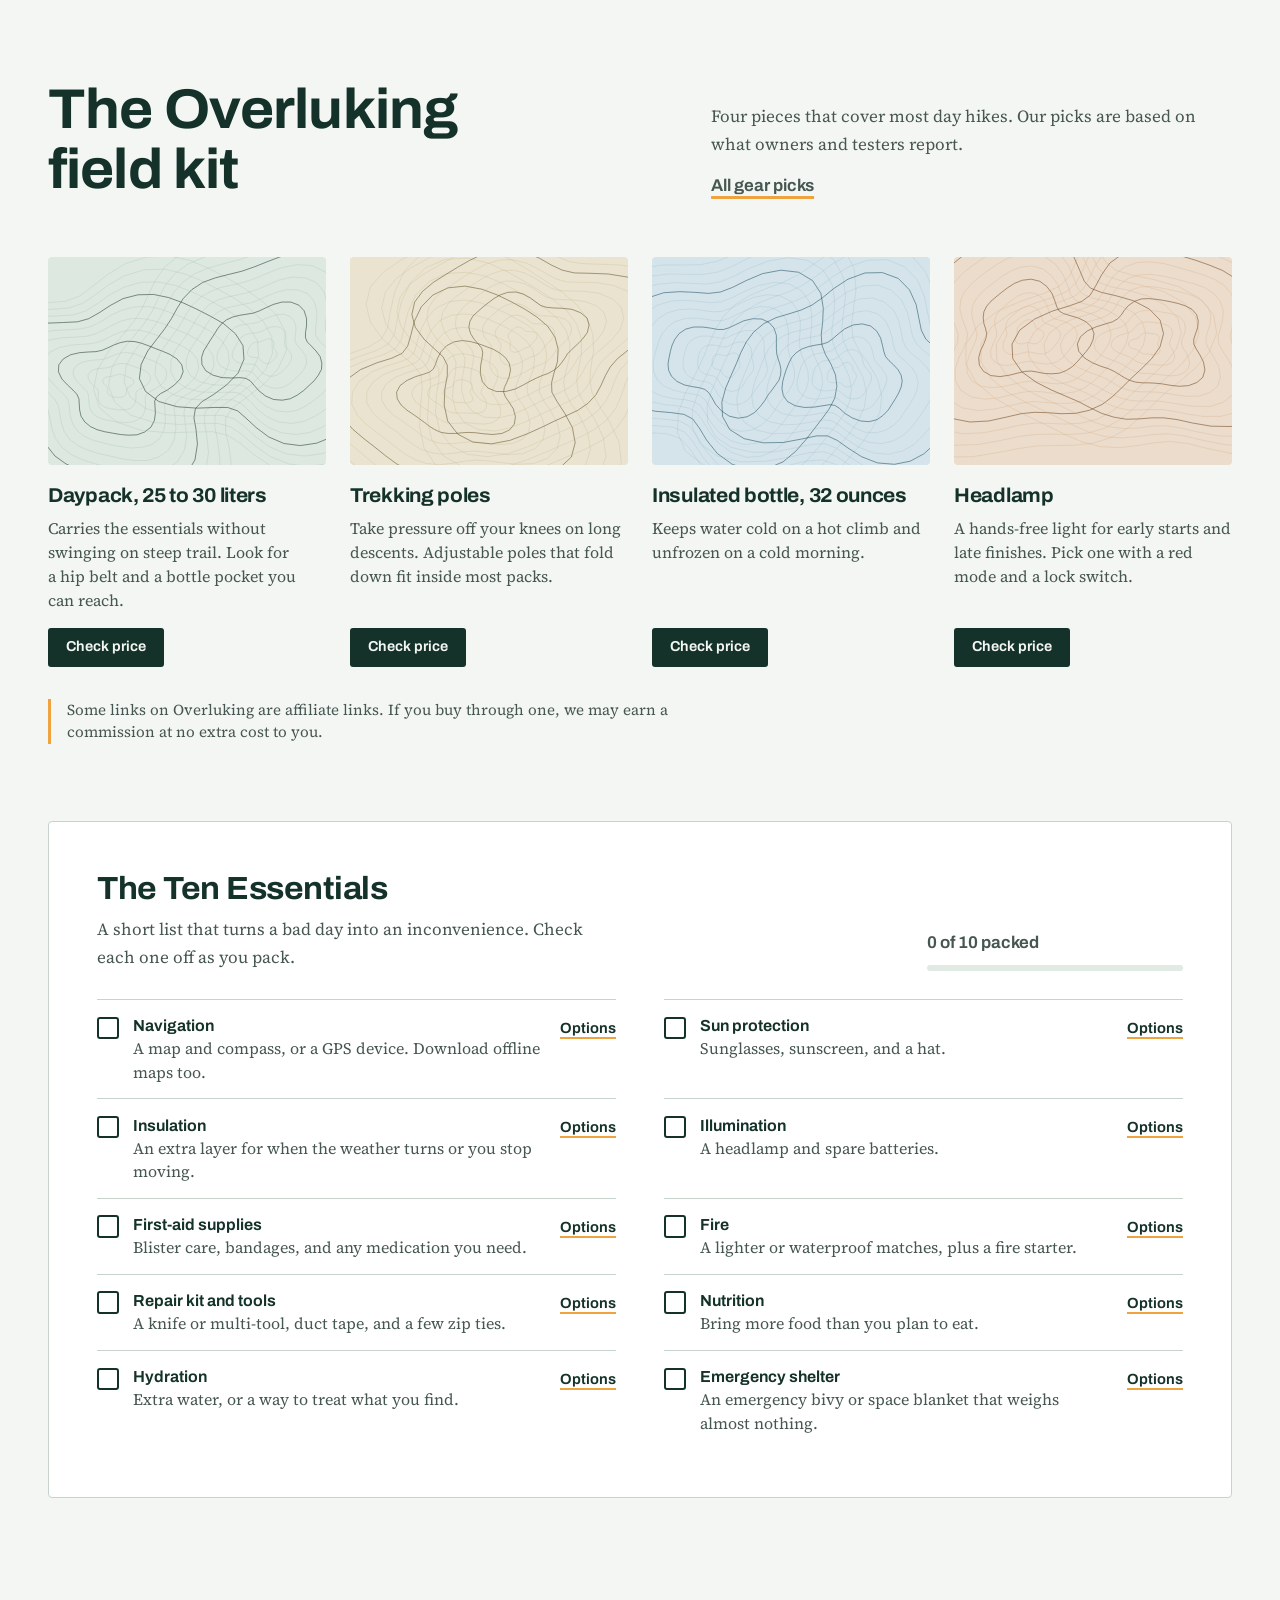
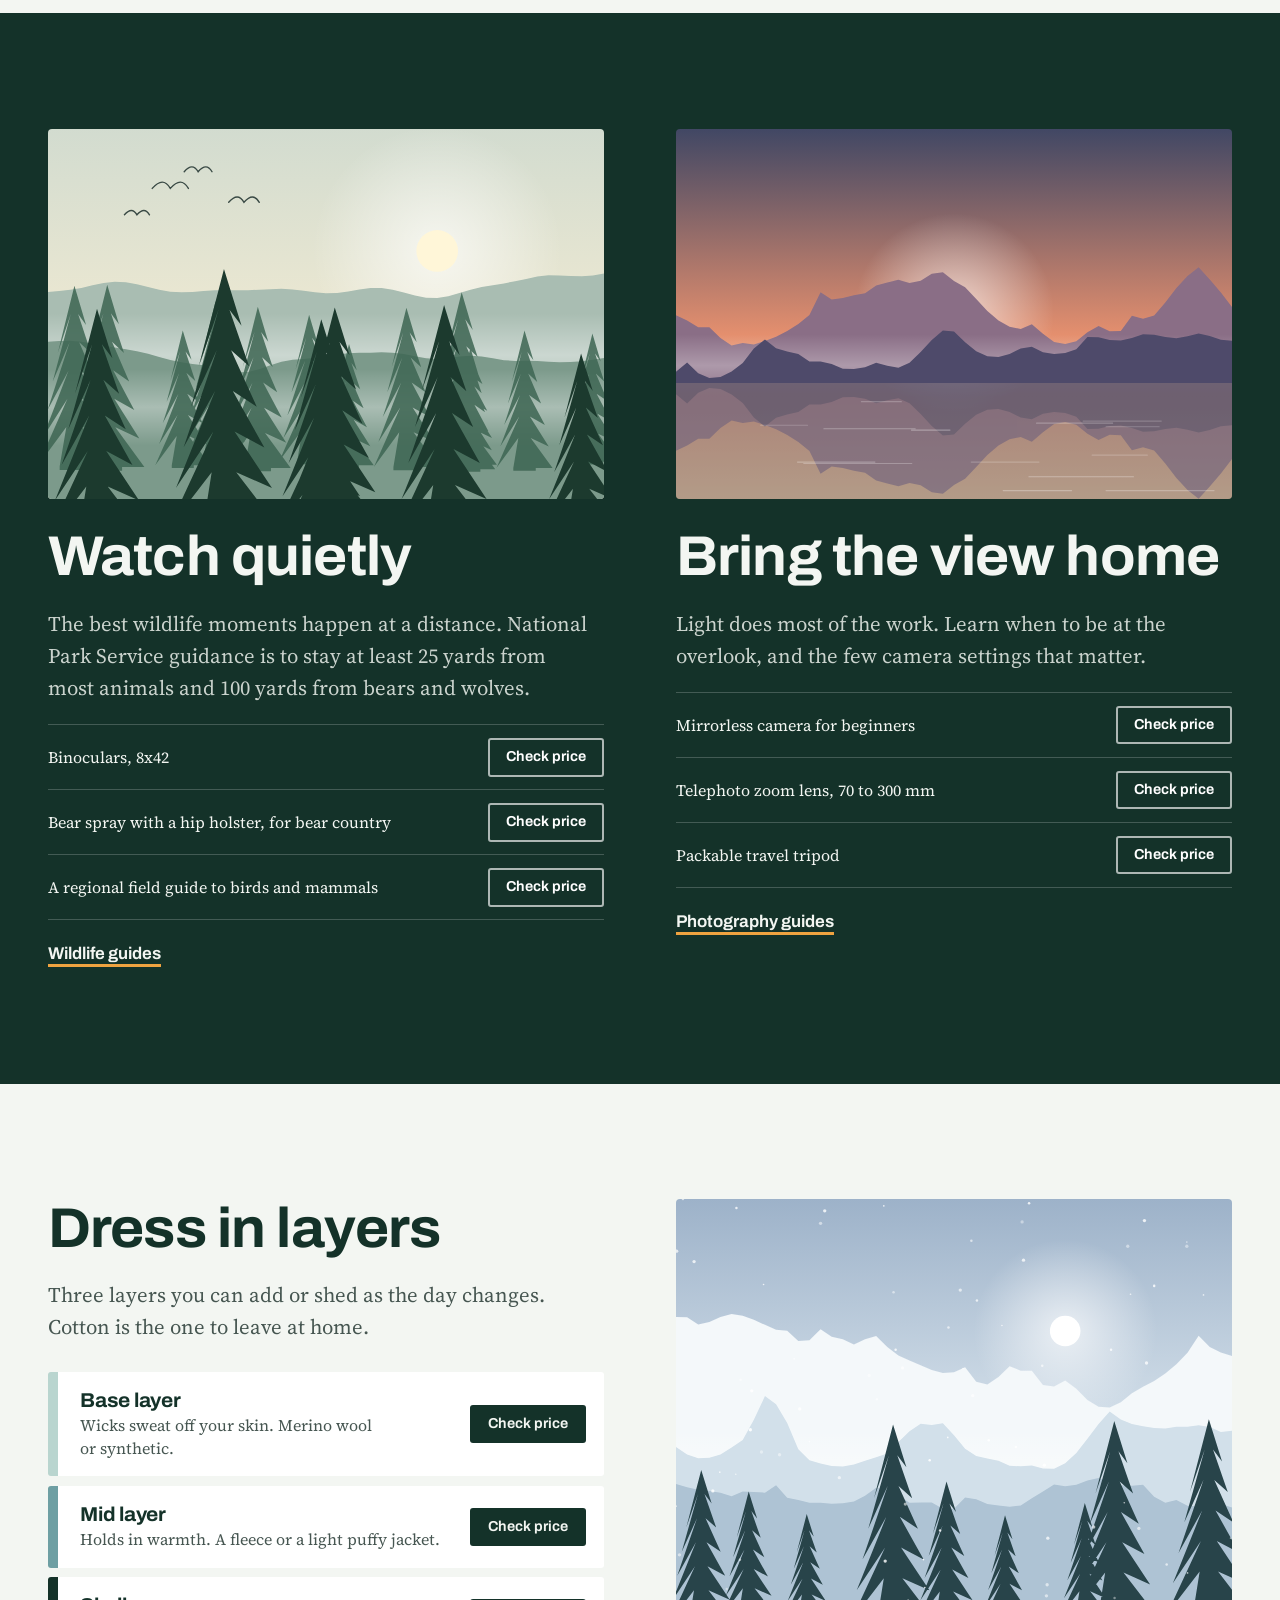
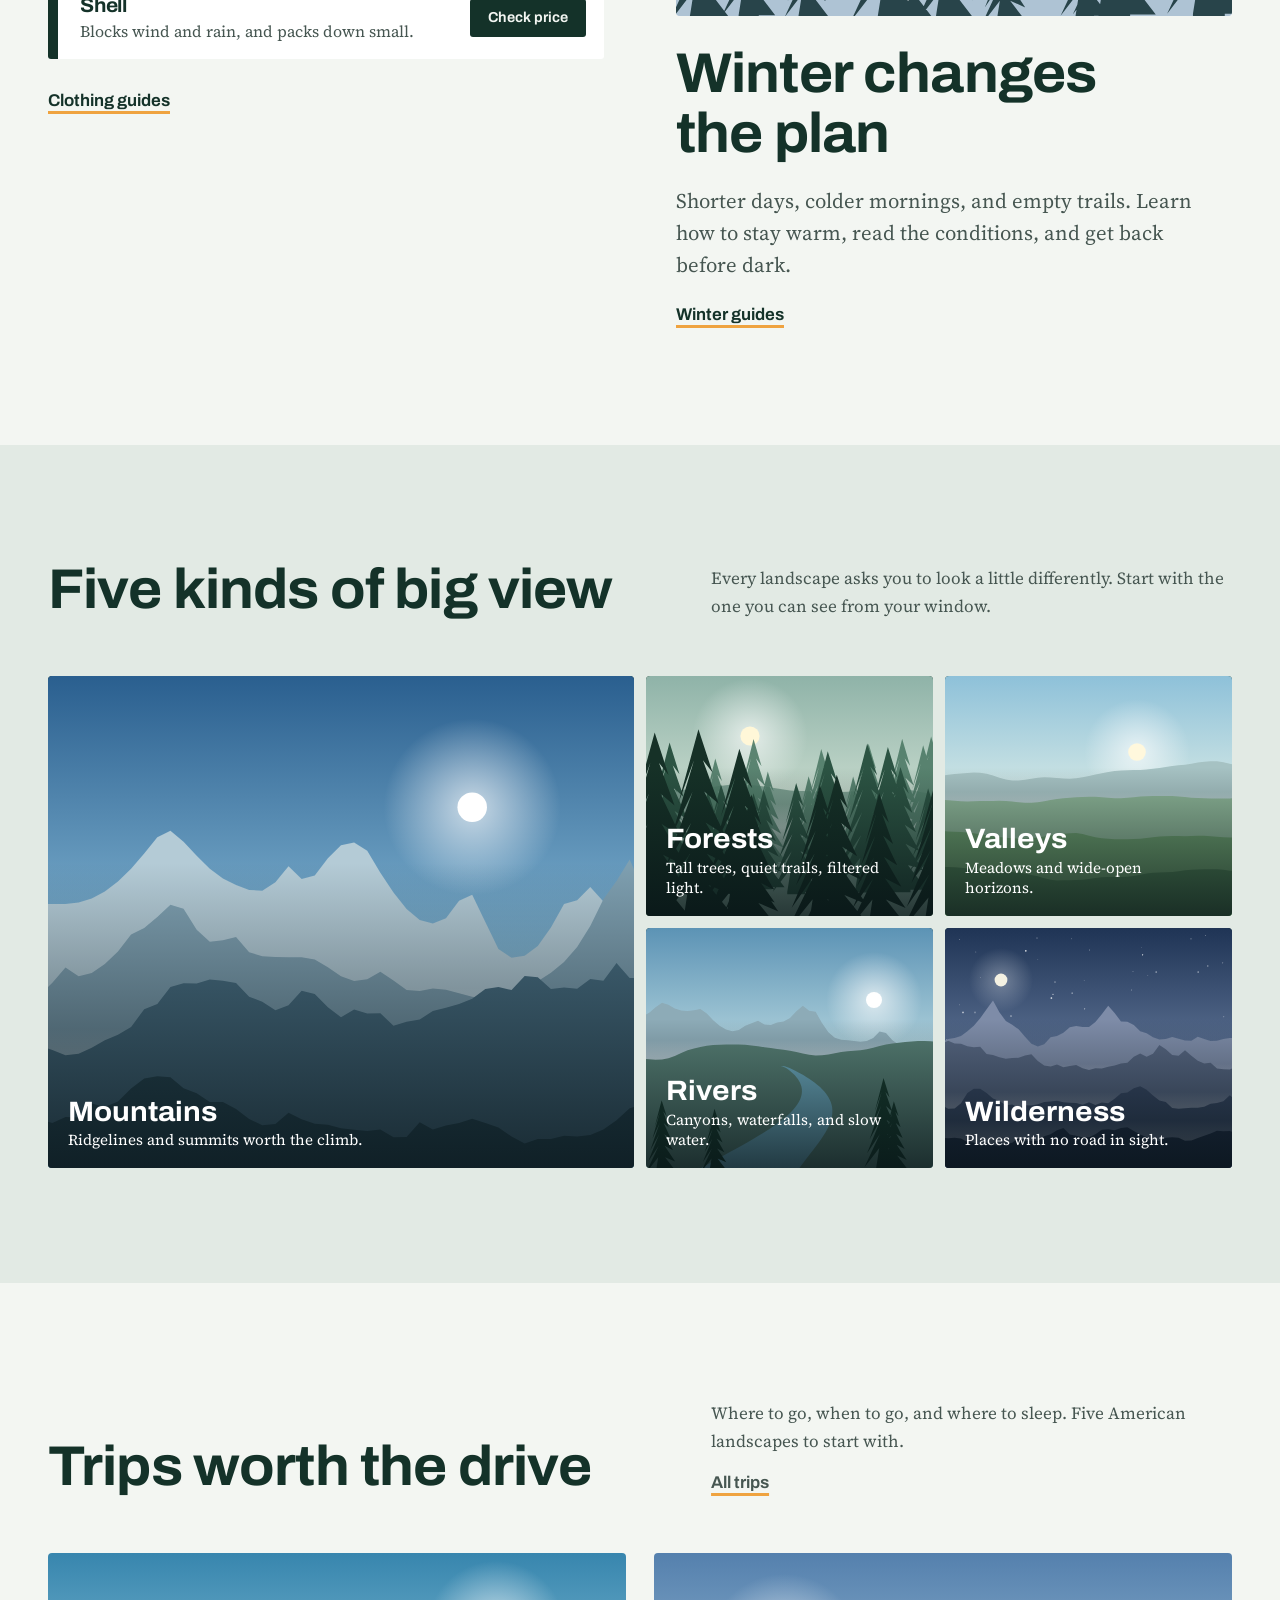
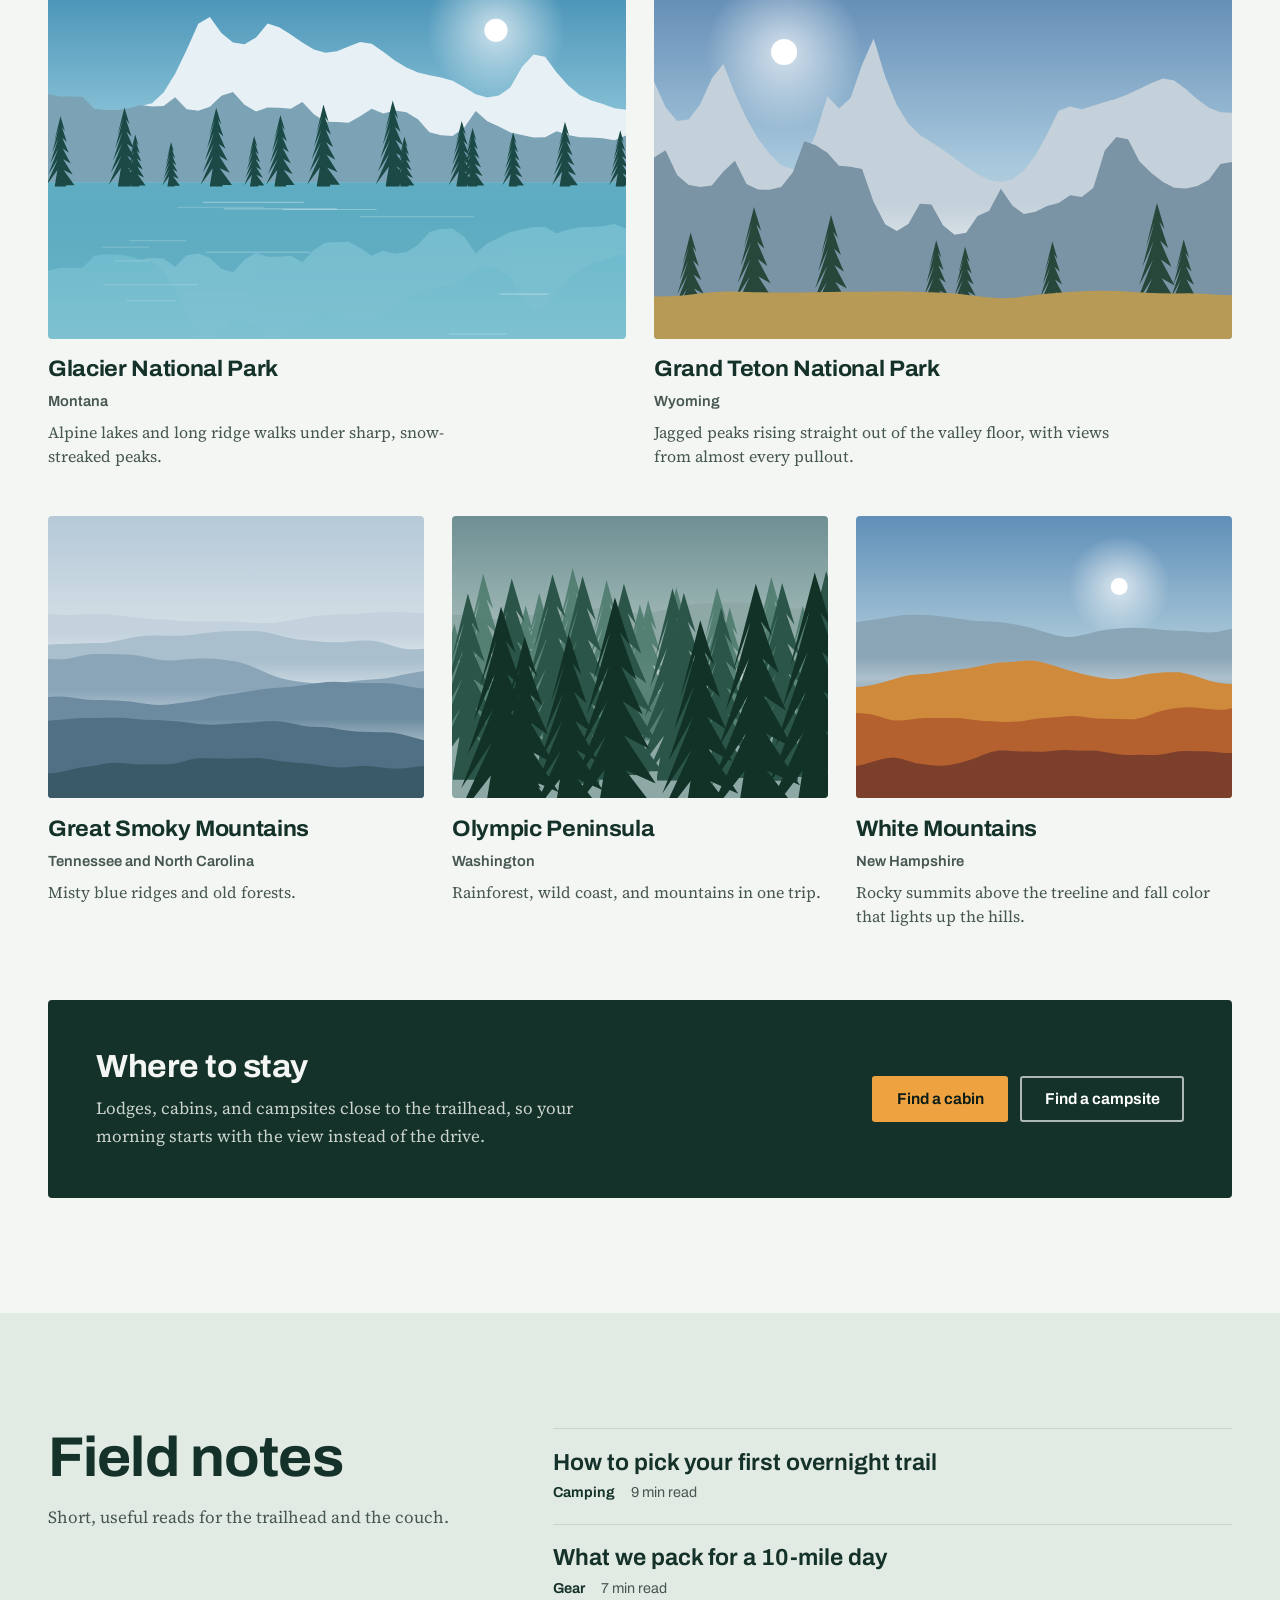
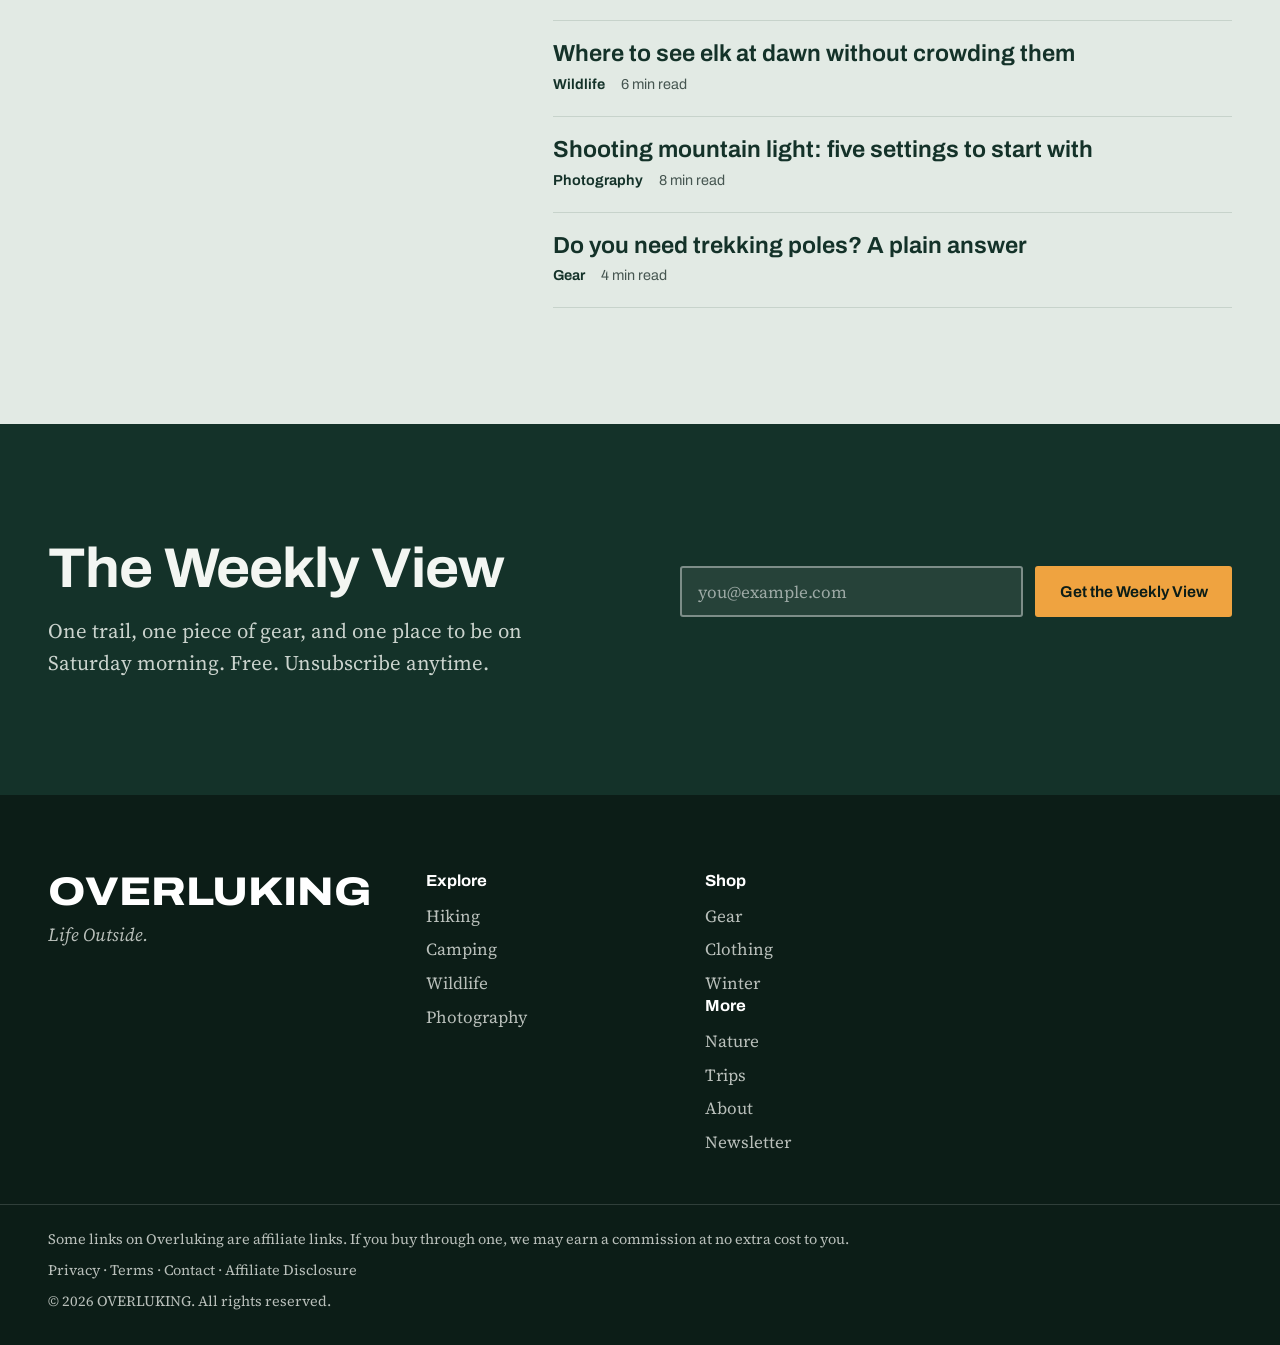
==== commit 7afcc913: "Refactor footer navigation structure in index.html Remove Contact from More column (now in legal lin" ====
--- a/index.html
+++ b/index.html
@@ -486,17 +486,15 @@
           <li><a href="#clothing">Clothing</a></li>
           <li><a href="#winter">Winter</a></li>
         </ul>
-      </nav>
       <nav aria-label="More">
-        <h2 class="site-footer__title">More</h2>
-        <ul>
-          <li><a href="#nature">Nature</a></li>
-          <li><a href="#trips">Trips</a></li>
-          <li><a href="about.html">About</a></li>
-          <li><a href="contact.html">Contact</a></li>
-          <li><a href="#weekly-view">Newsletter</a></li>
-        </ul>
-      </nav>
+  <h2 class="site-footer__title">More</h2>
+  <ul>
+    <li><a href="#nature">Nature</a></li>
+    <li><a href="#trips">Trips</a></li>
+    <li><a href="about.html">About</a></li>
+    <li><a href="#weekly-view">Newsletter</a></li>
+  </ul>
+</nav>
     </div>
     <div class="container site-footer__legal">
       <p>Some links on Overluking are affiliate links. If you buy through one, we may earn a commission at no extra cost to you.</p>
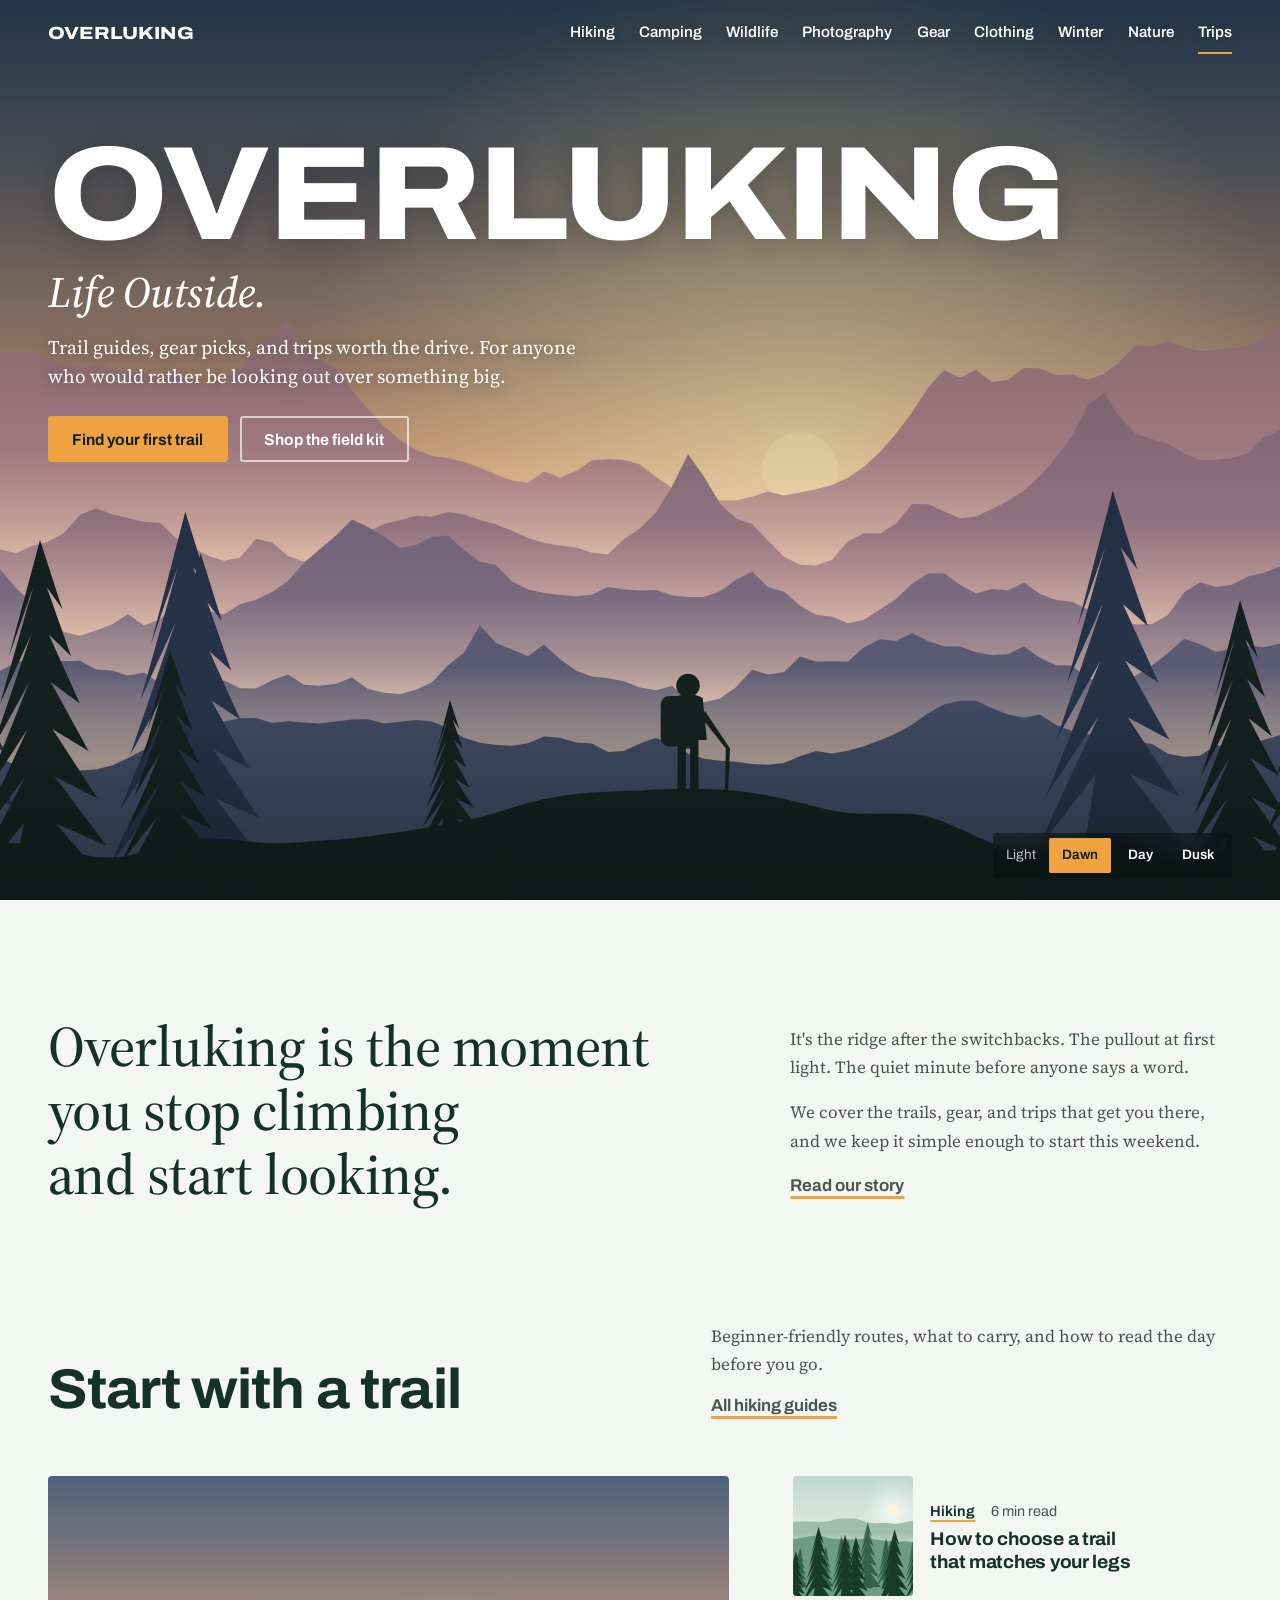
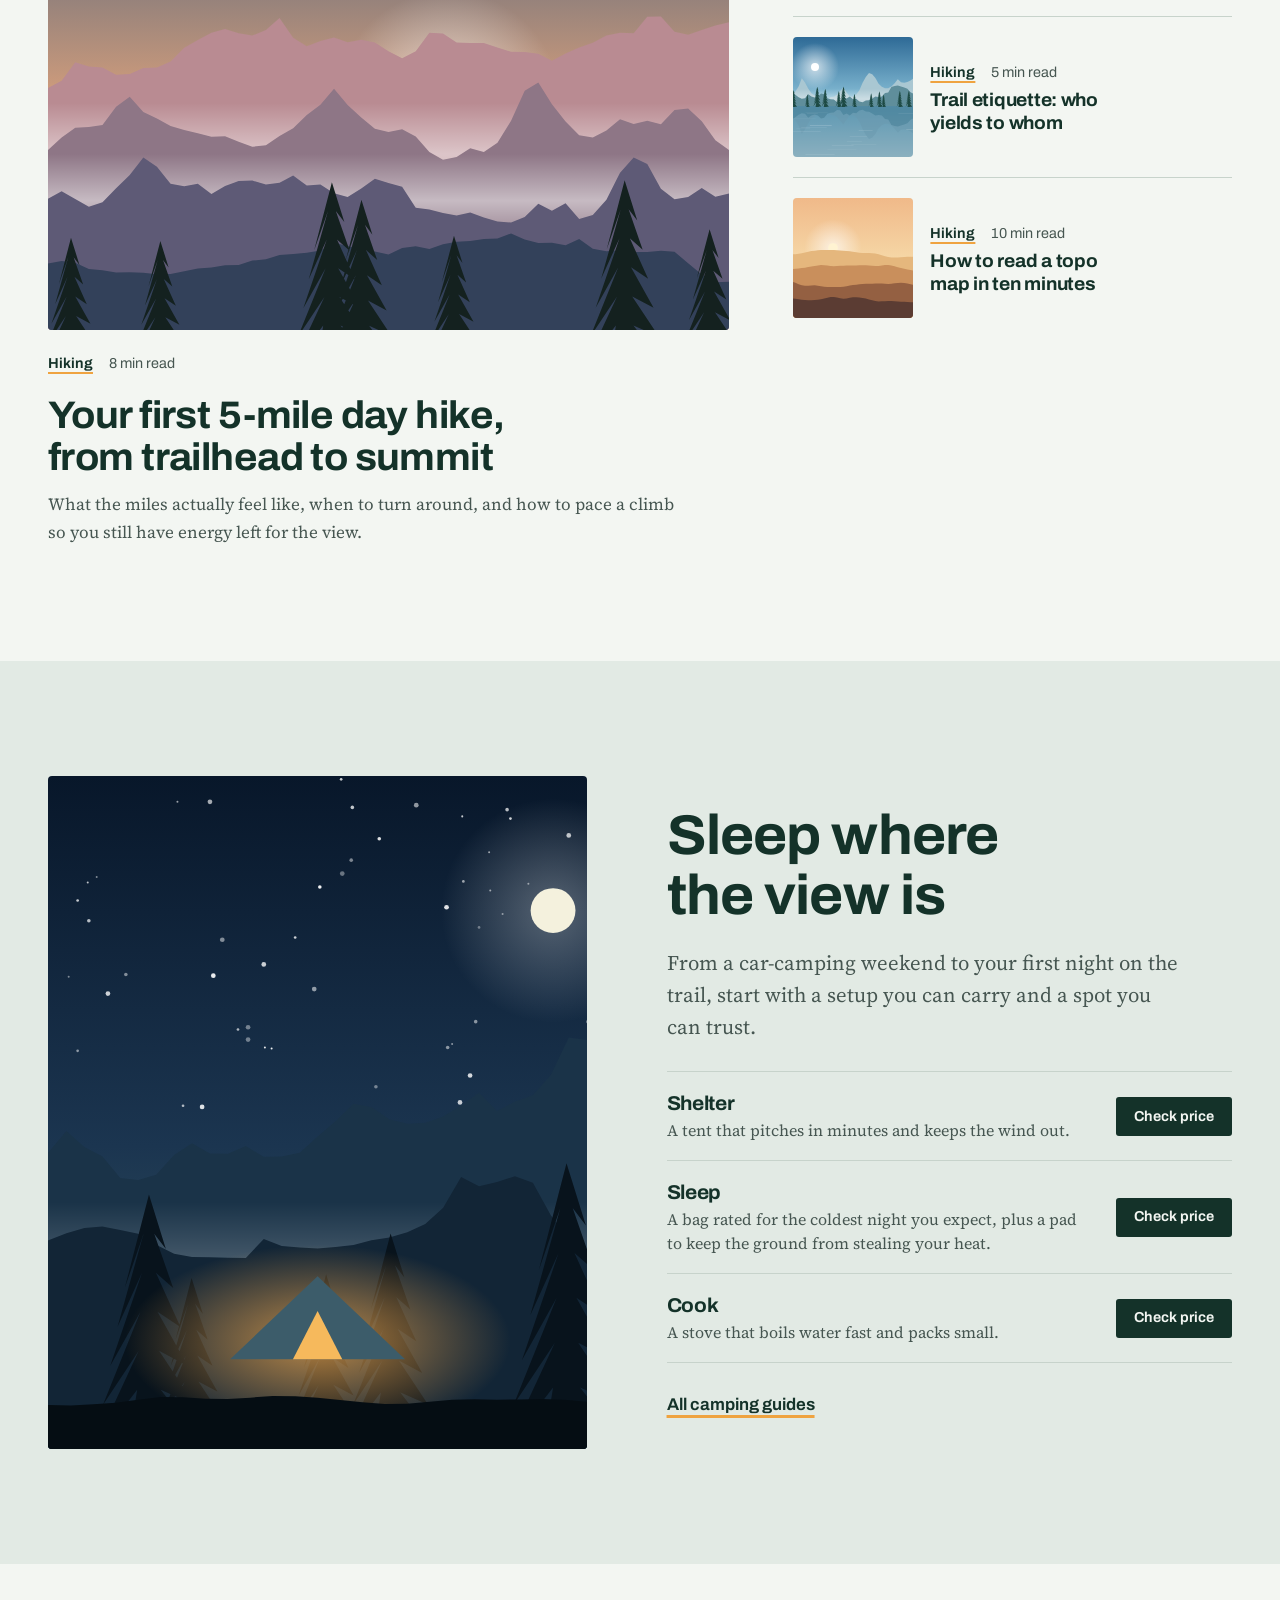
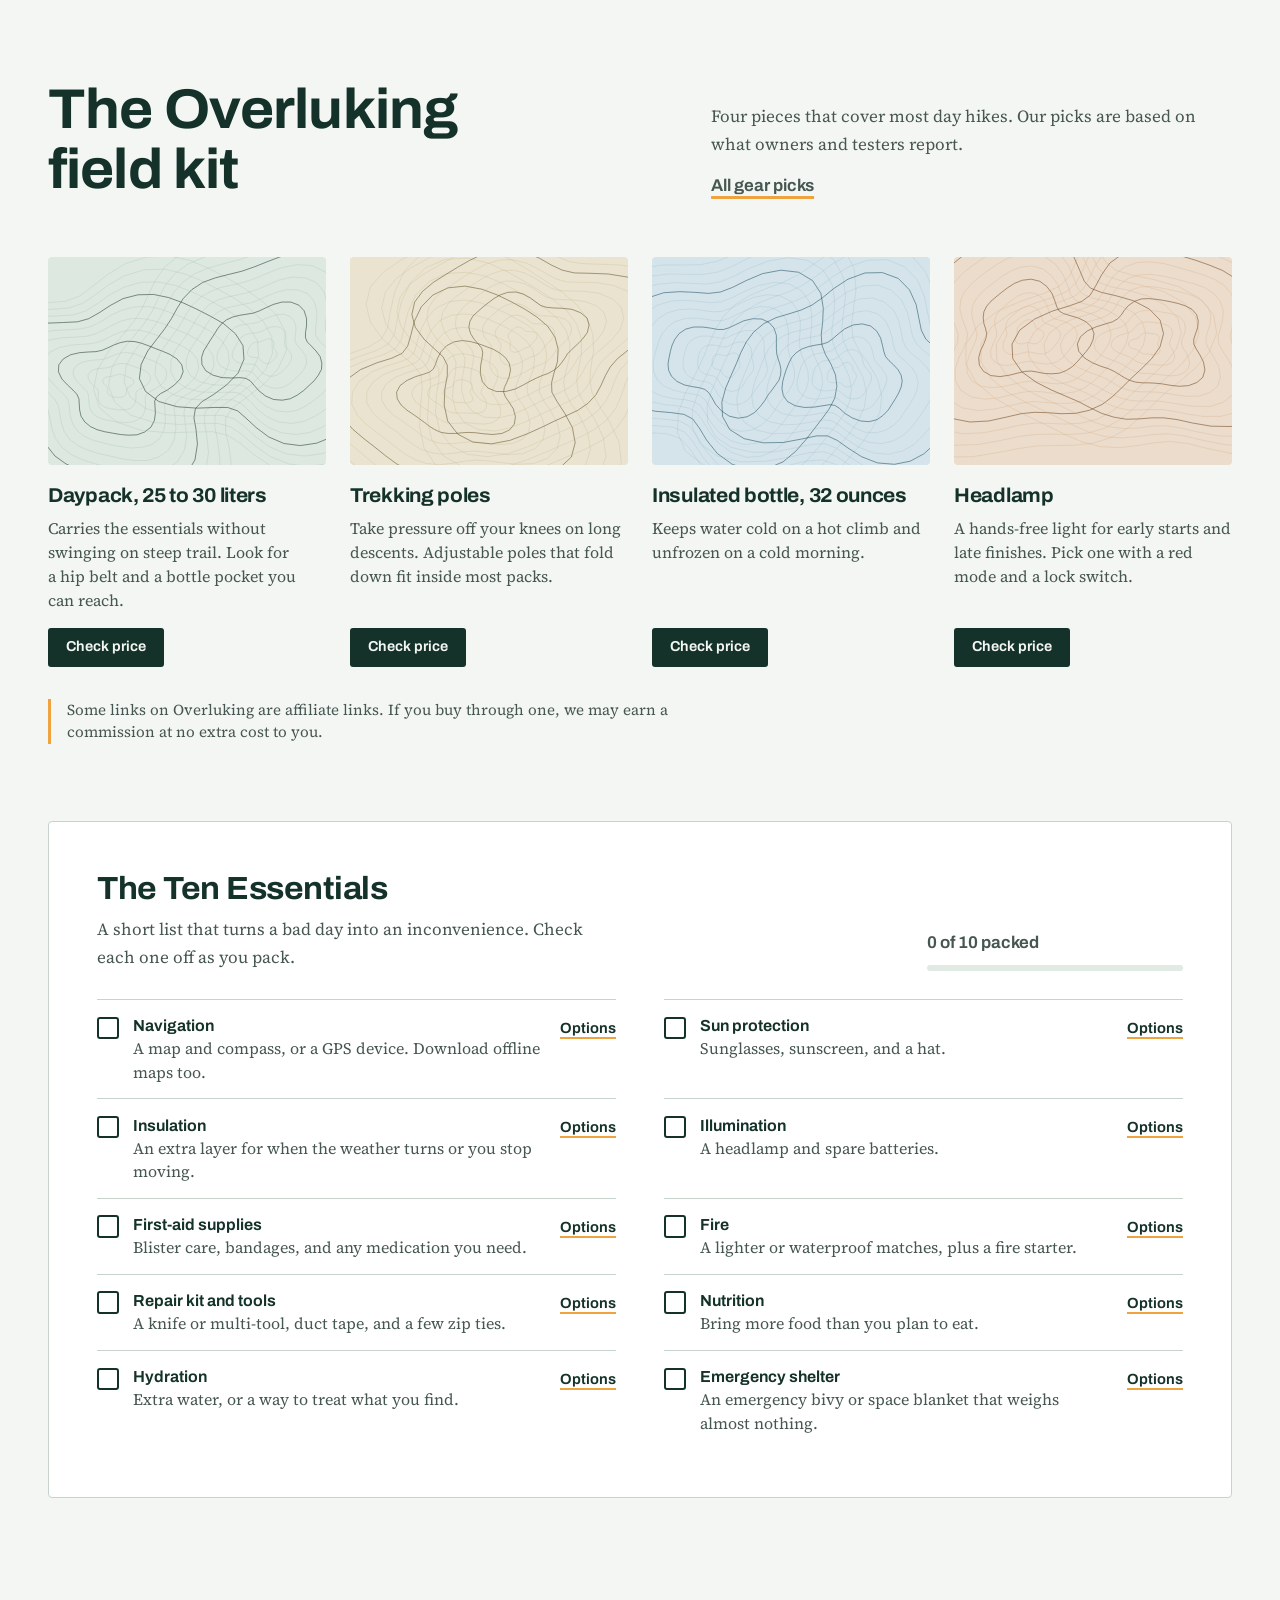
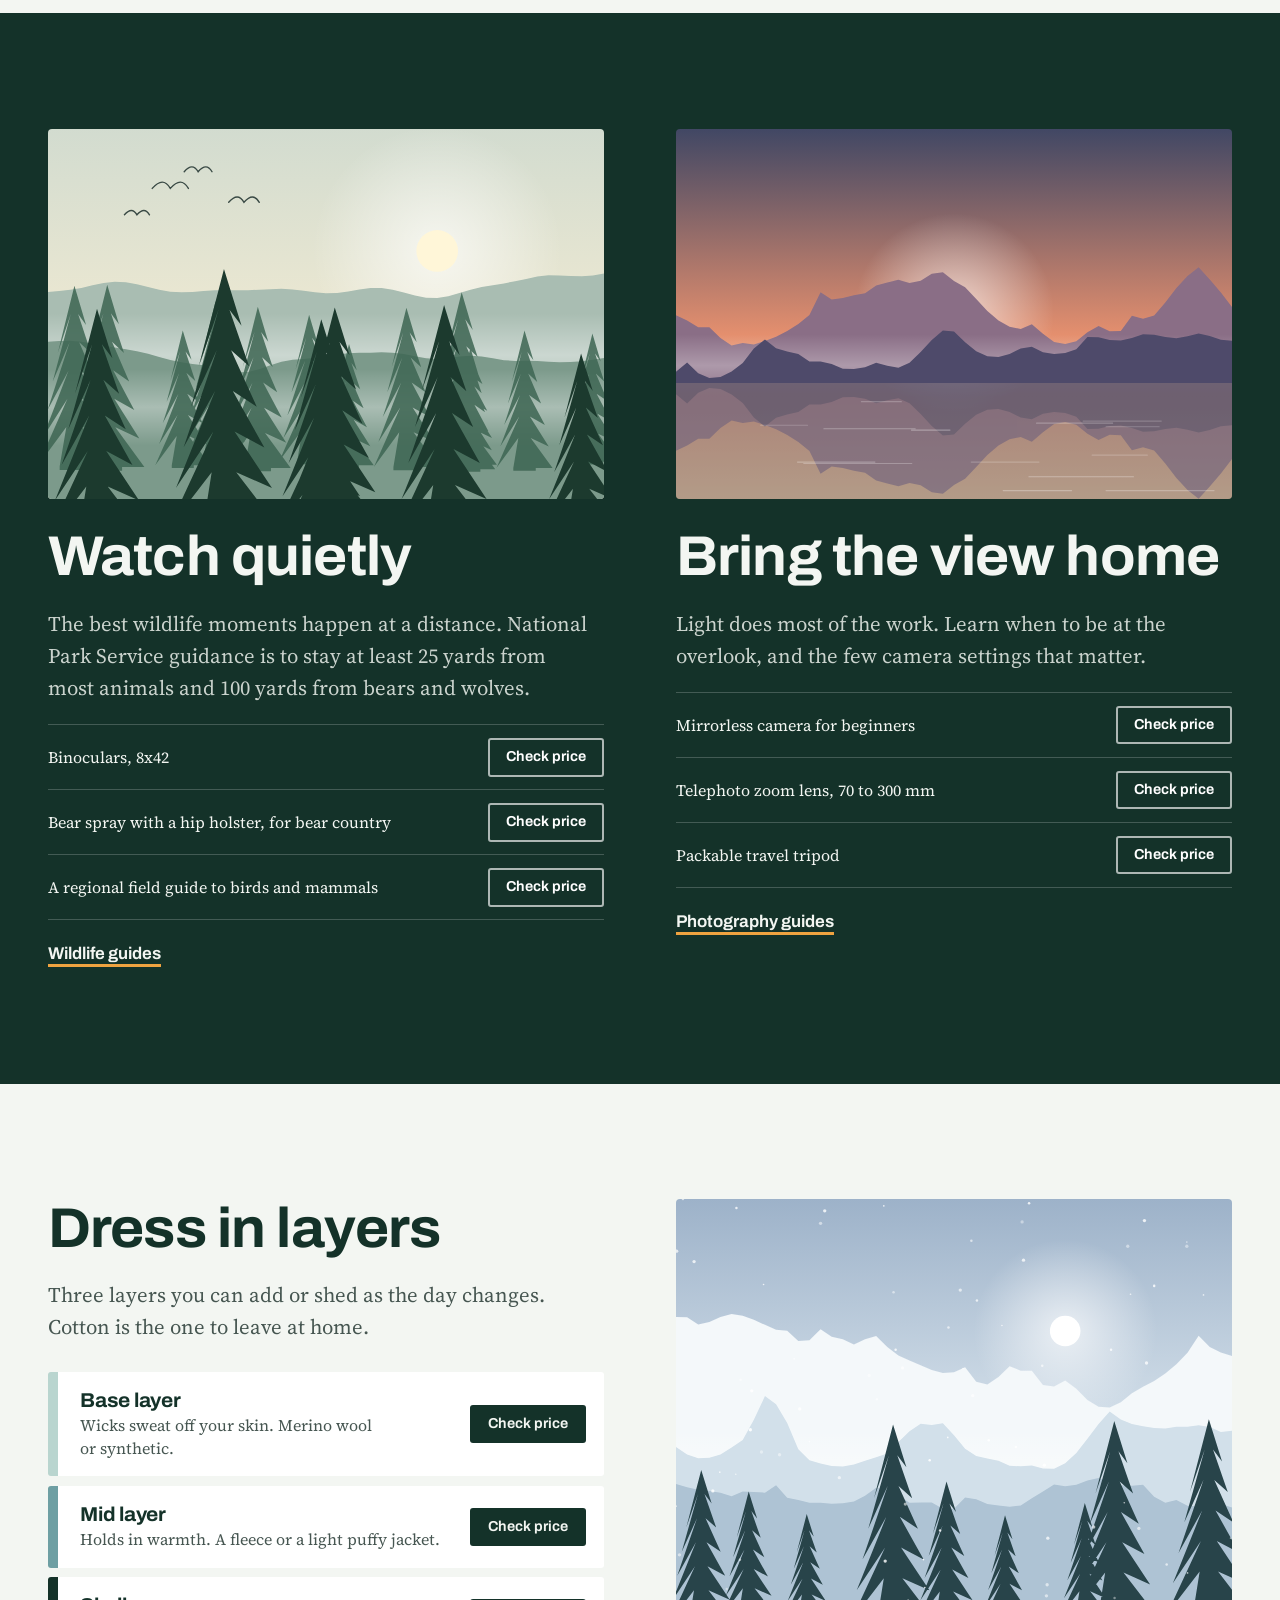
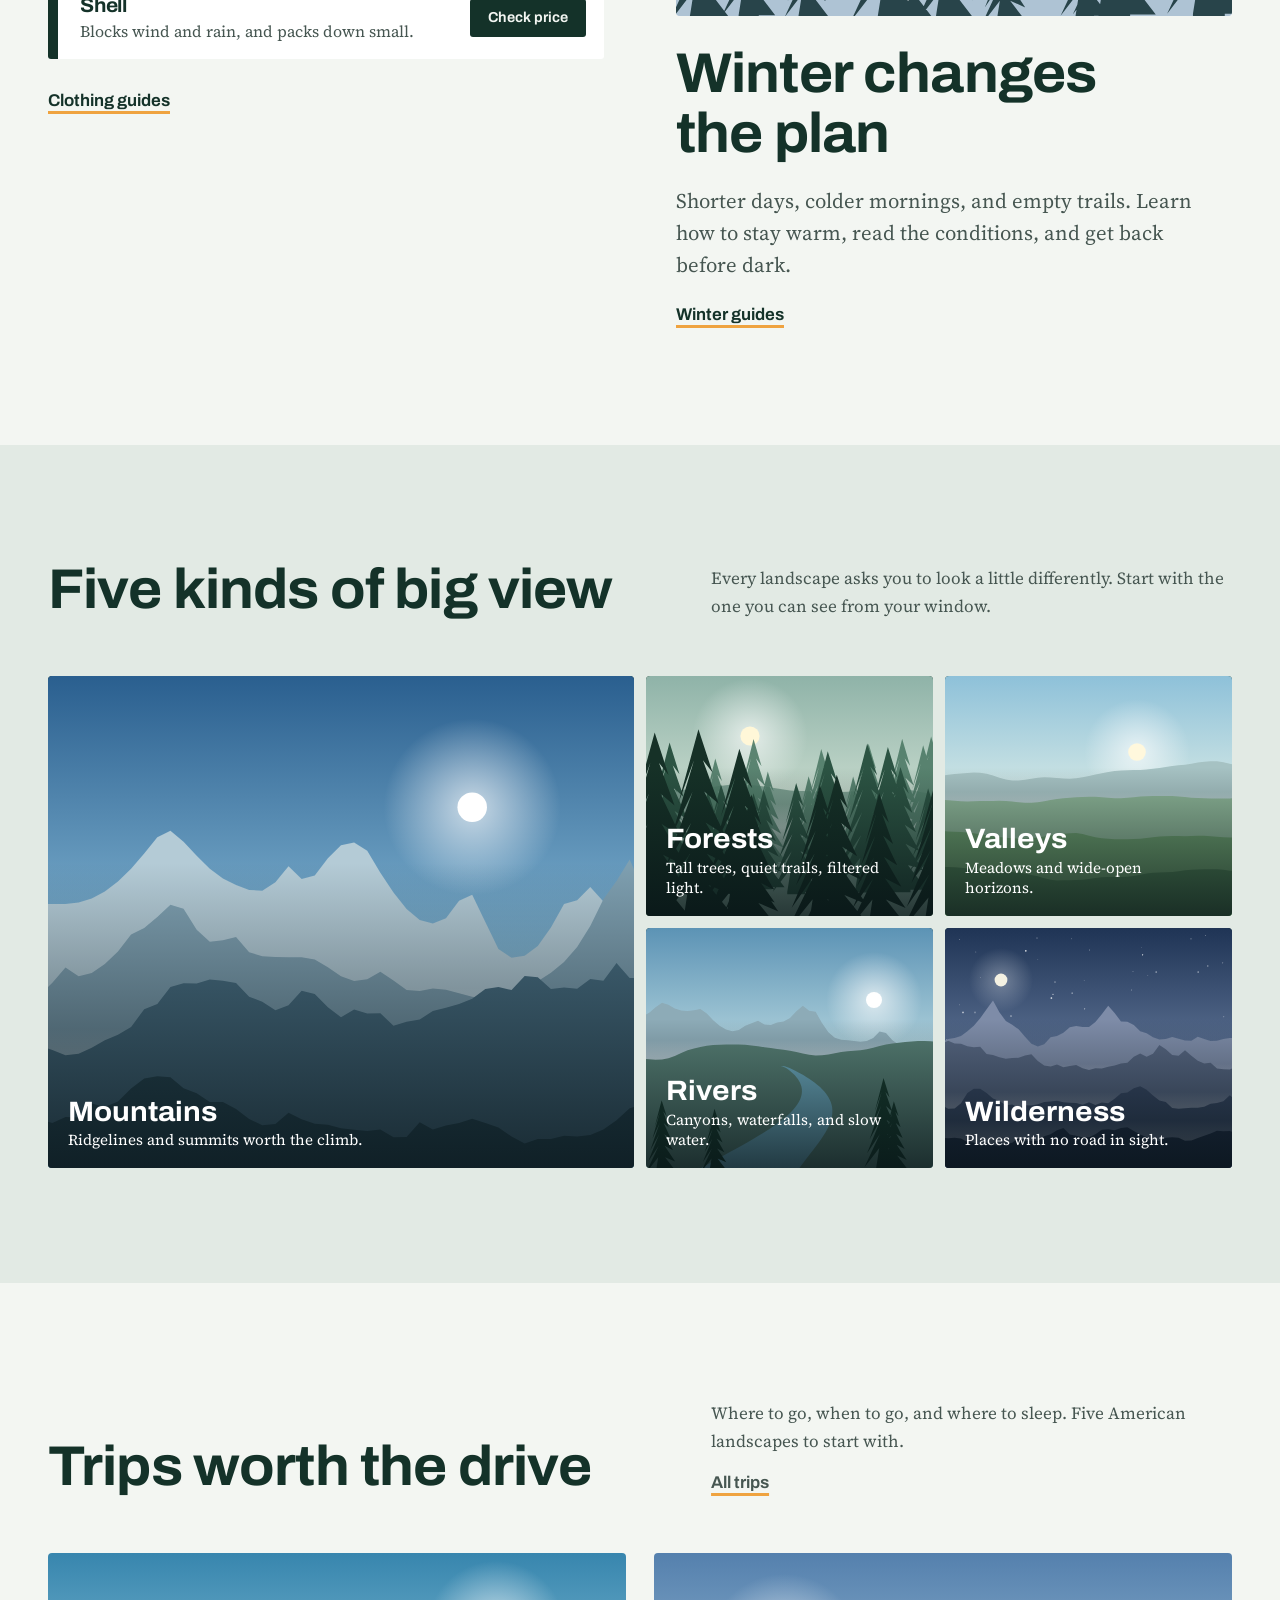
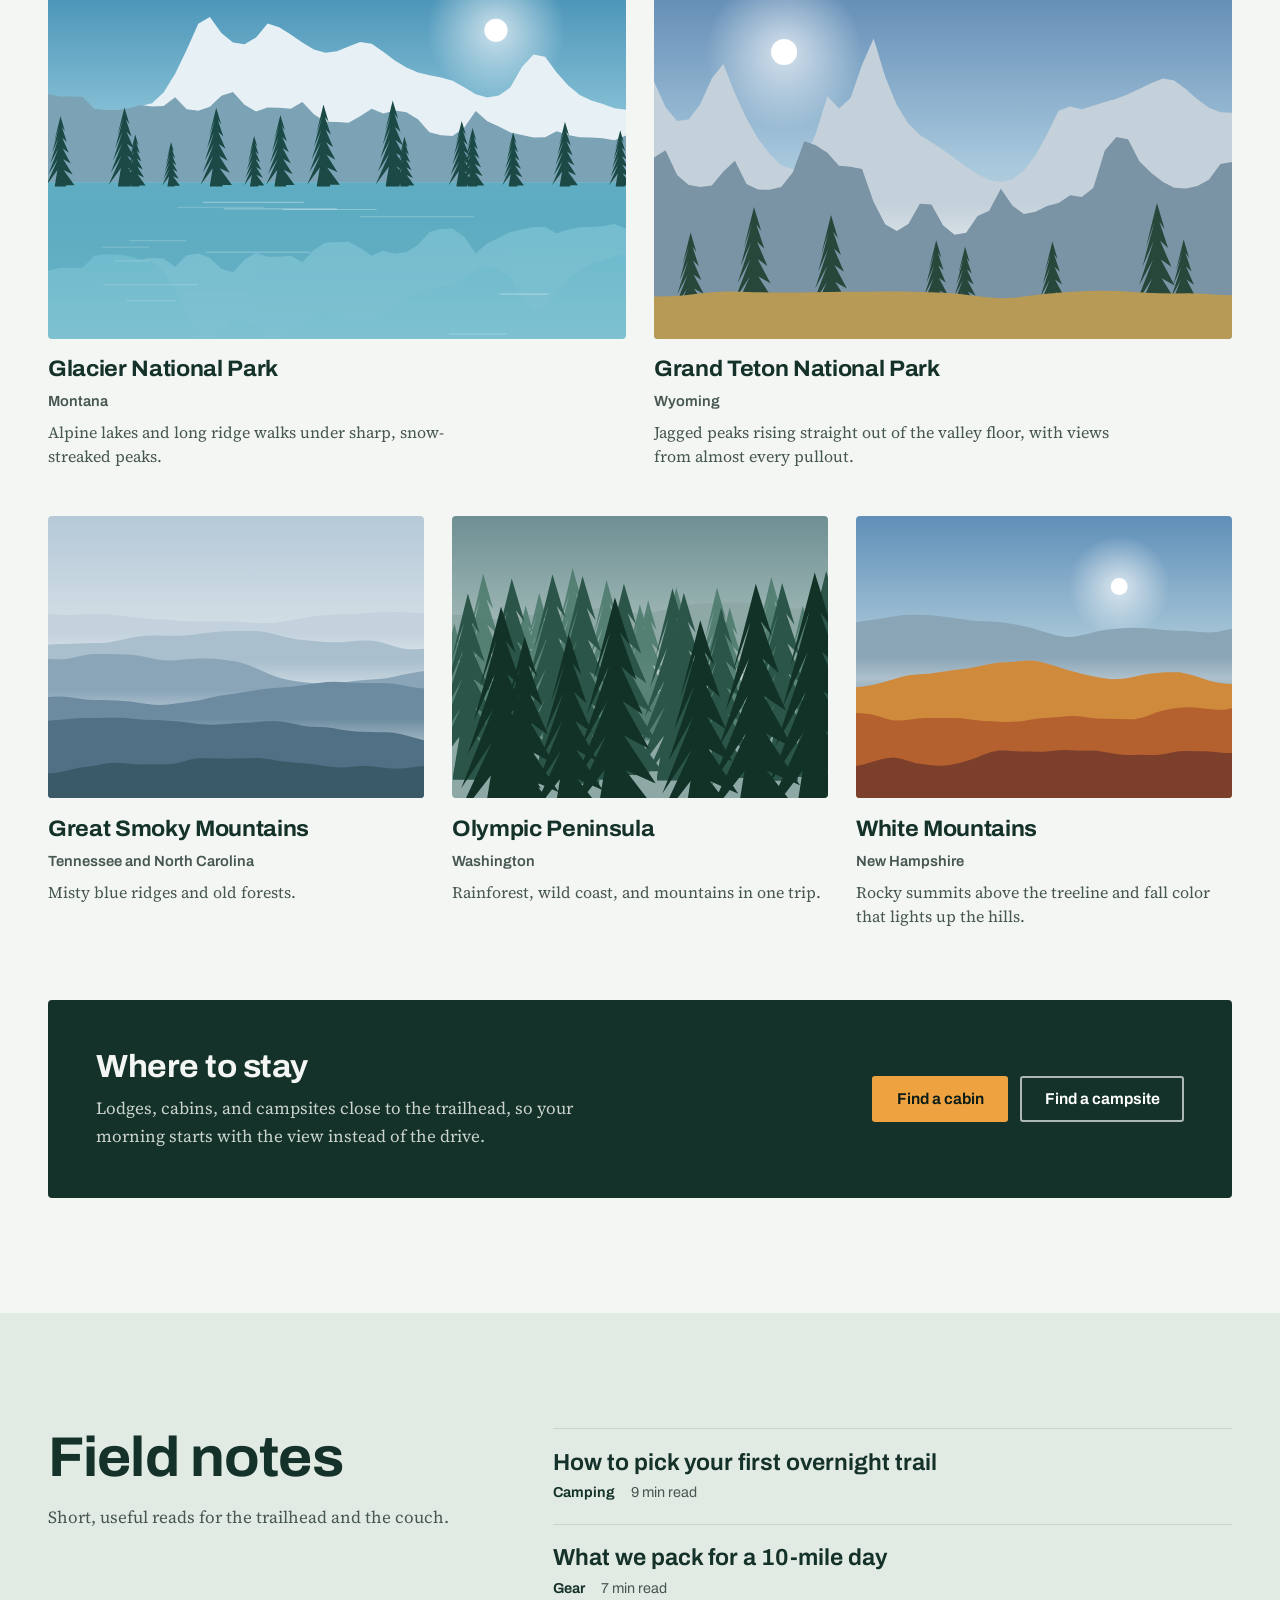
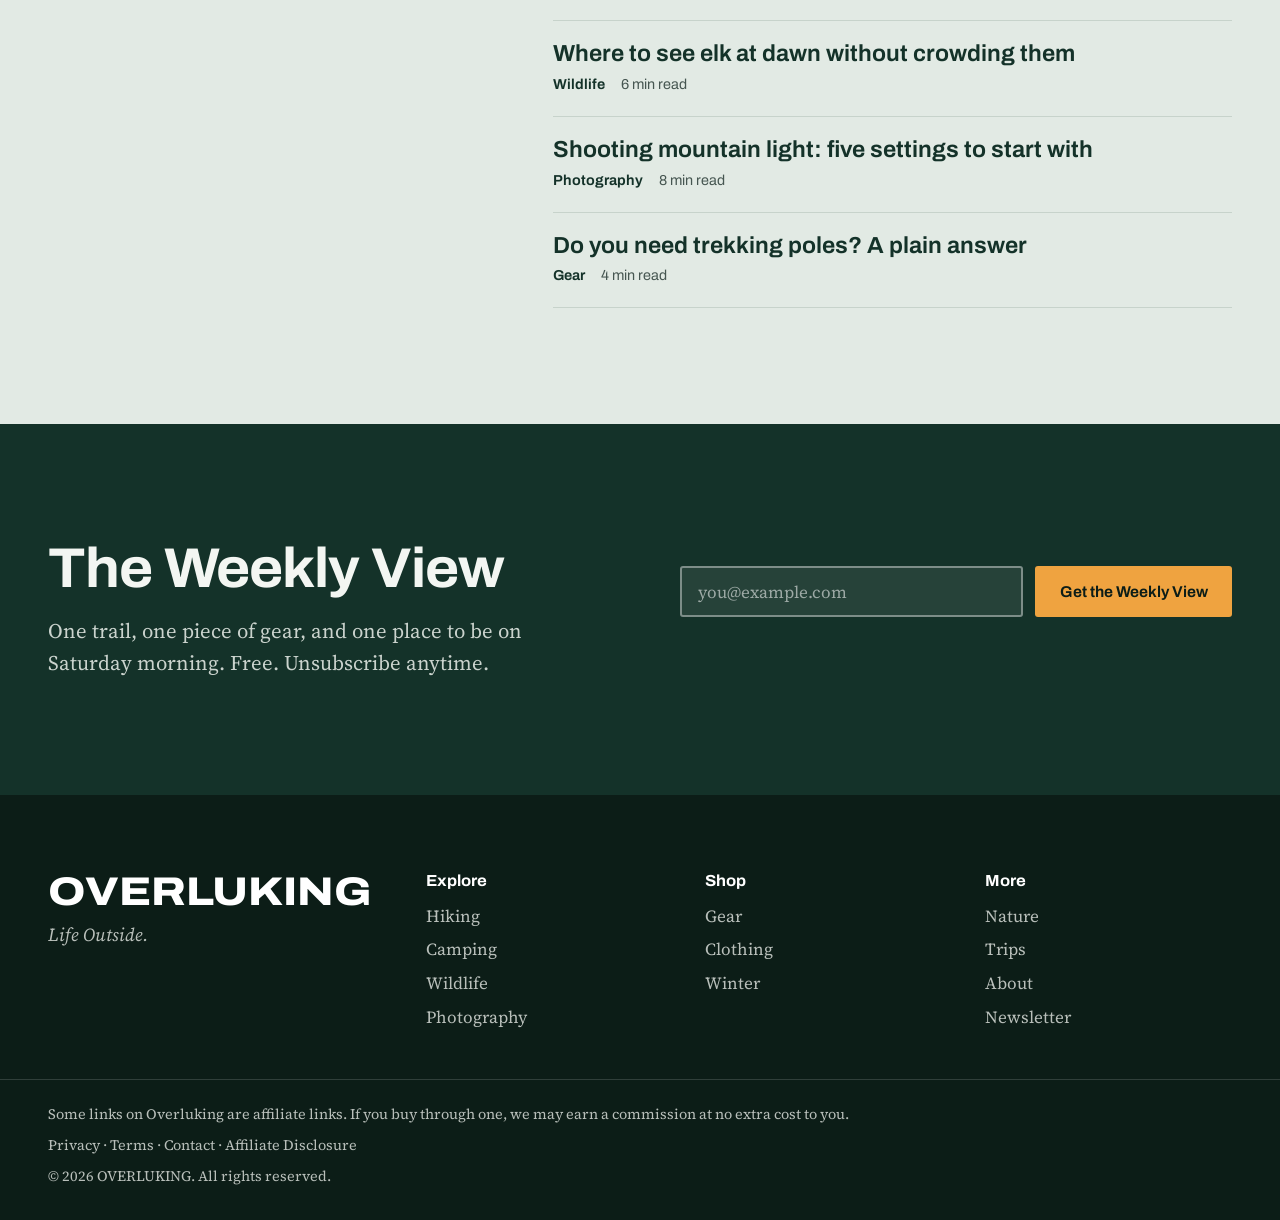
==== commit 7875295d: "Fix footer navigation structure in index.html Fix missing </nav> in footer" ====
--- a/index.html
+++ b/index.html
@@ -486,15 +486,16 @@
           <li><a href="#clothing">Clothing</a></li>
           <li><a href="#winter">Winter</a></li>
         </ul>
+      </nav>
       <nav aria-label="More">
-  <h2 class="site-footer__title">More</h2>
-  <ul>
-    <li><a href="#nature">Nature</a></li>
-    <li><a href="#trips">Trips</a></li>
-    <li><a href="about.html">About</a></li>
-    <li><a href="#weekly-view">Newsletter</a></li>
-  </ul>
-</nav>
+        <h2 class="site-footer__title">More</h2>
+        <ul>
+          <li><a href="#nature">Nature</a></li>
+          <li><a href="#trips">Trips</a></li>
+          <li><a href="about.html">About</a></li>
+          <li><a href="#weekly-view">Newsletter</a></li>
+        </ul>
+      </nav>
     </div>
     <div class="container site-footer__legal">
       <p>Some links on Overluking are affiliate links. If you buy through one, we may earn a commission at no extra cost to you.</p>
--- a/css/styles.css
+++ b/css/styles.css
@@ -290,7 +290,7 @@
 .hero[data-light="day"] {
   --sky-top: #2F6C9B; --sky-mid: #8FC3DC; --sky-low: #E2F0EE;
   --sun: #FFFFFF;     --mist: #FFFFFF;
-  --r1: #B4CED6; --r2: #94B6C2 --r3: #6F9AA9; --r4: #4F7F8D; --r5: #356470;
+  --r1: #B4CED6; --r2: #94B6C2; --r3: #6F9AA9; --r4: #4F7F8D; --r5: #356470;
   --fg2: #244A4E; --fg: #10251F;
 }
 .hero[data-light="dusk"] {
@@ -708,8 +708,8 @@
 .site-footer { background: var(--night); color: rgba(243,246,242,.75); padding-block: clamp(3rem, 6vw, 5rem) 2rem; }
 .site-footer a { text-decoration: none; }
 .site-footer a:hover { color: var(--glow); }
-.site-footer__grid { display: grid; gap: 2.5rem 2rem; grid-template-columns: repeat(2, 1fr); }
-.site-footer__brand { grid-column: 1 / -1; }
+.site-footer__grid { display: grid; gap: 2.5rem 2rem; grid-template-columns: 1.4fr 1fr 1fr 1fr; }
+.site-footer__brand { grid-column: auto; }
 .site-footer__mark {
   color: #fff;
   font-family: var(--font-display);
@@ -760,7 +760,7 @@
   .trips__grid .trip:first-child { grid-column: 1 / -1; }
   .trips__grid .trip:first-child img { aspect-ratio: 16 / 8; }
   .tiles { grid-template-columns: repeat(2, 1fr); }
-  .site-footer__grid { grid-template-columns: 1.4fr repeat(3, 1fr); }
+  .site-footer__grid { grid-template-columns: 1.4fr 1fr 1fr 1fr; }
   .site-footer__brand { grid-column: auto; }
   .signup { grid-template-columns: 1fr auto; }
   .signup__msg { grid-column: 1 / -1; }
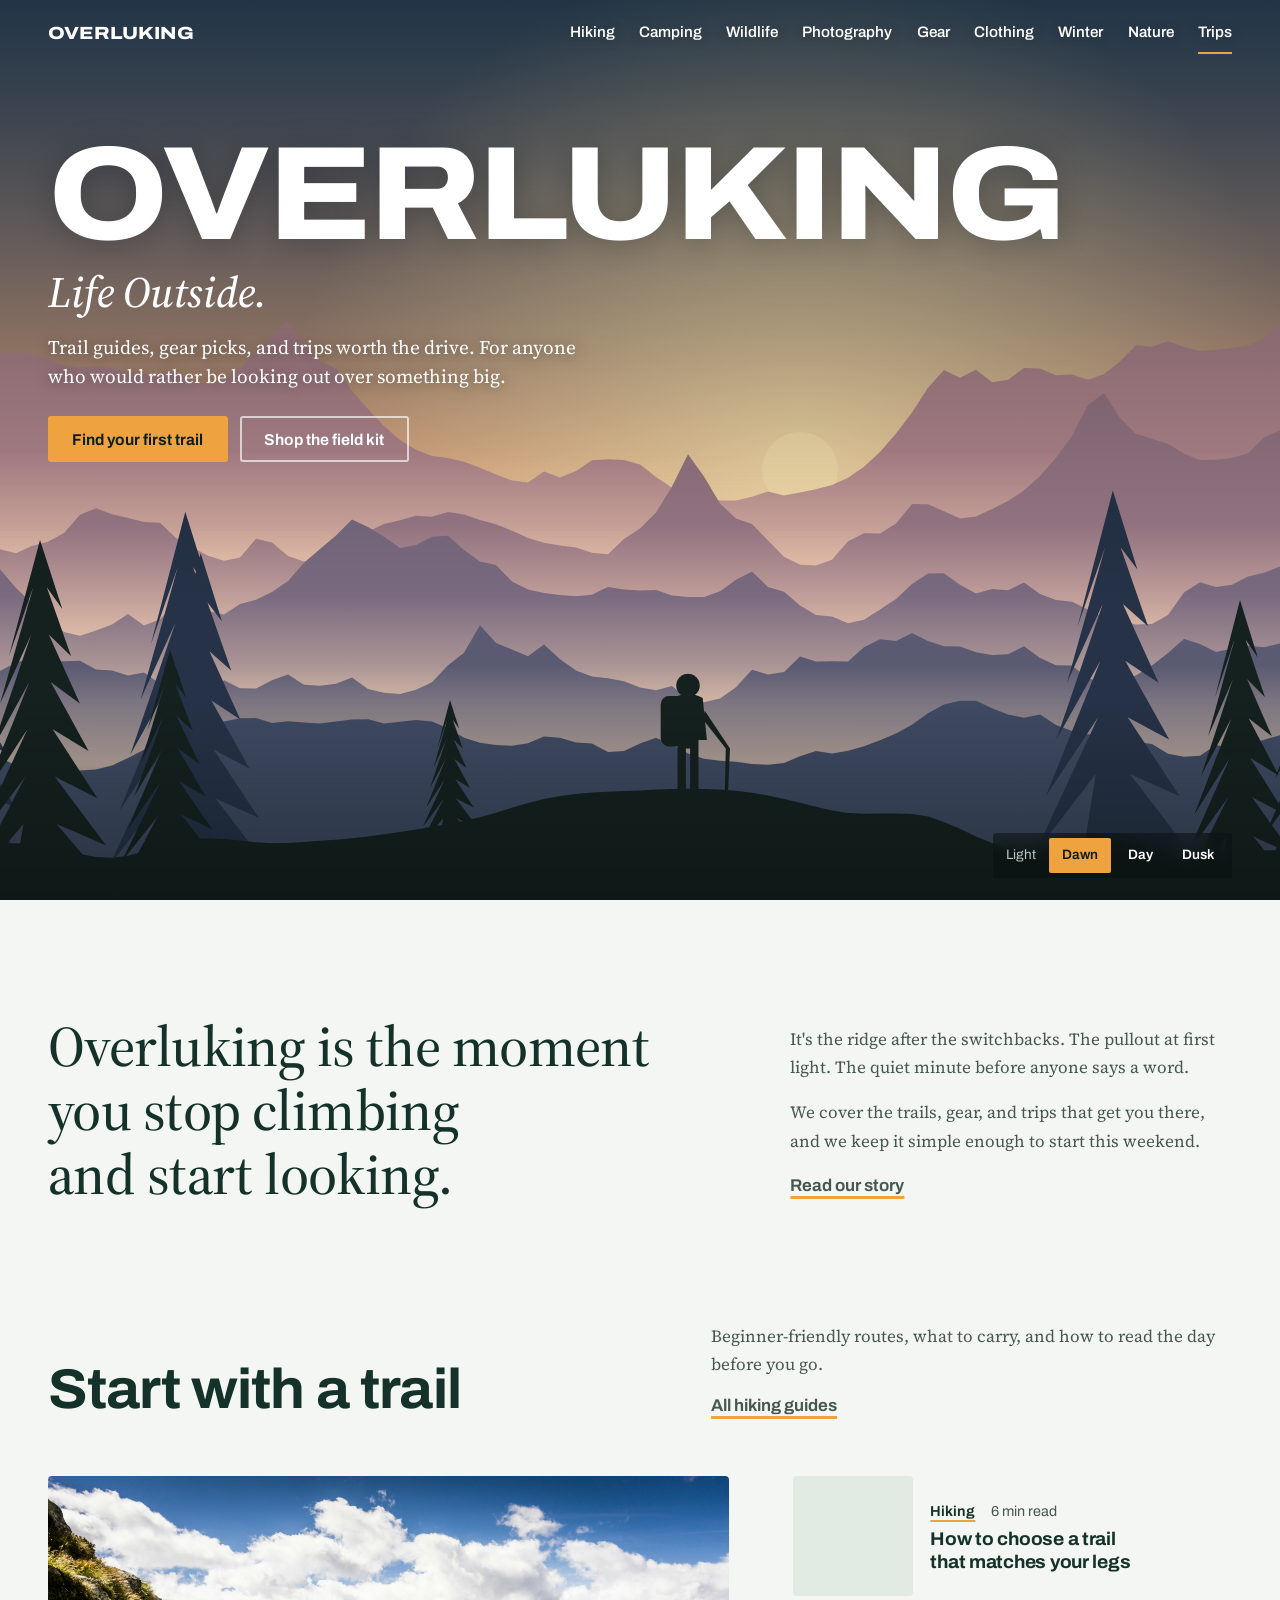
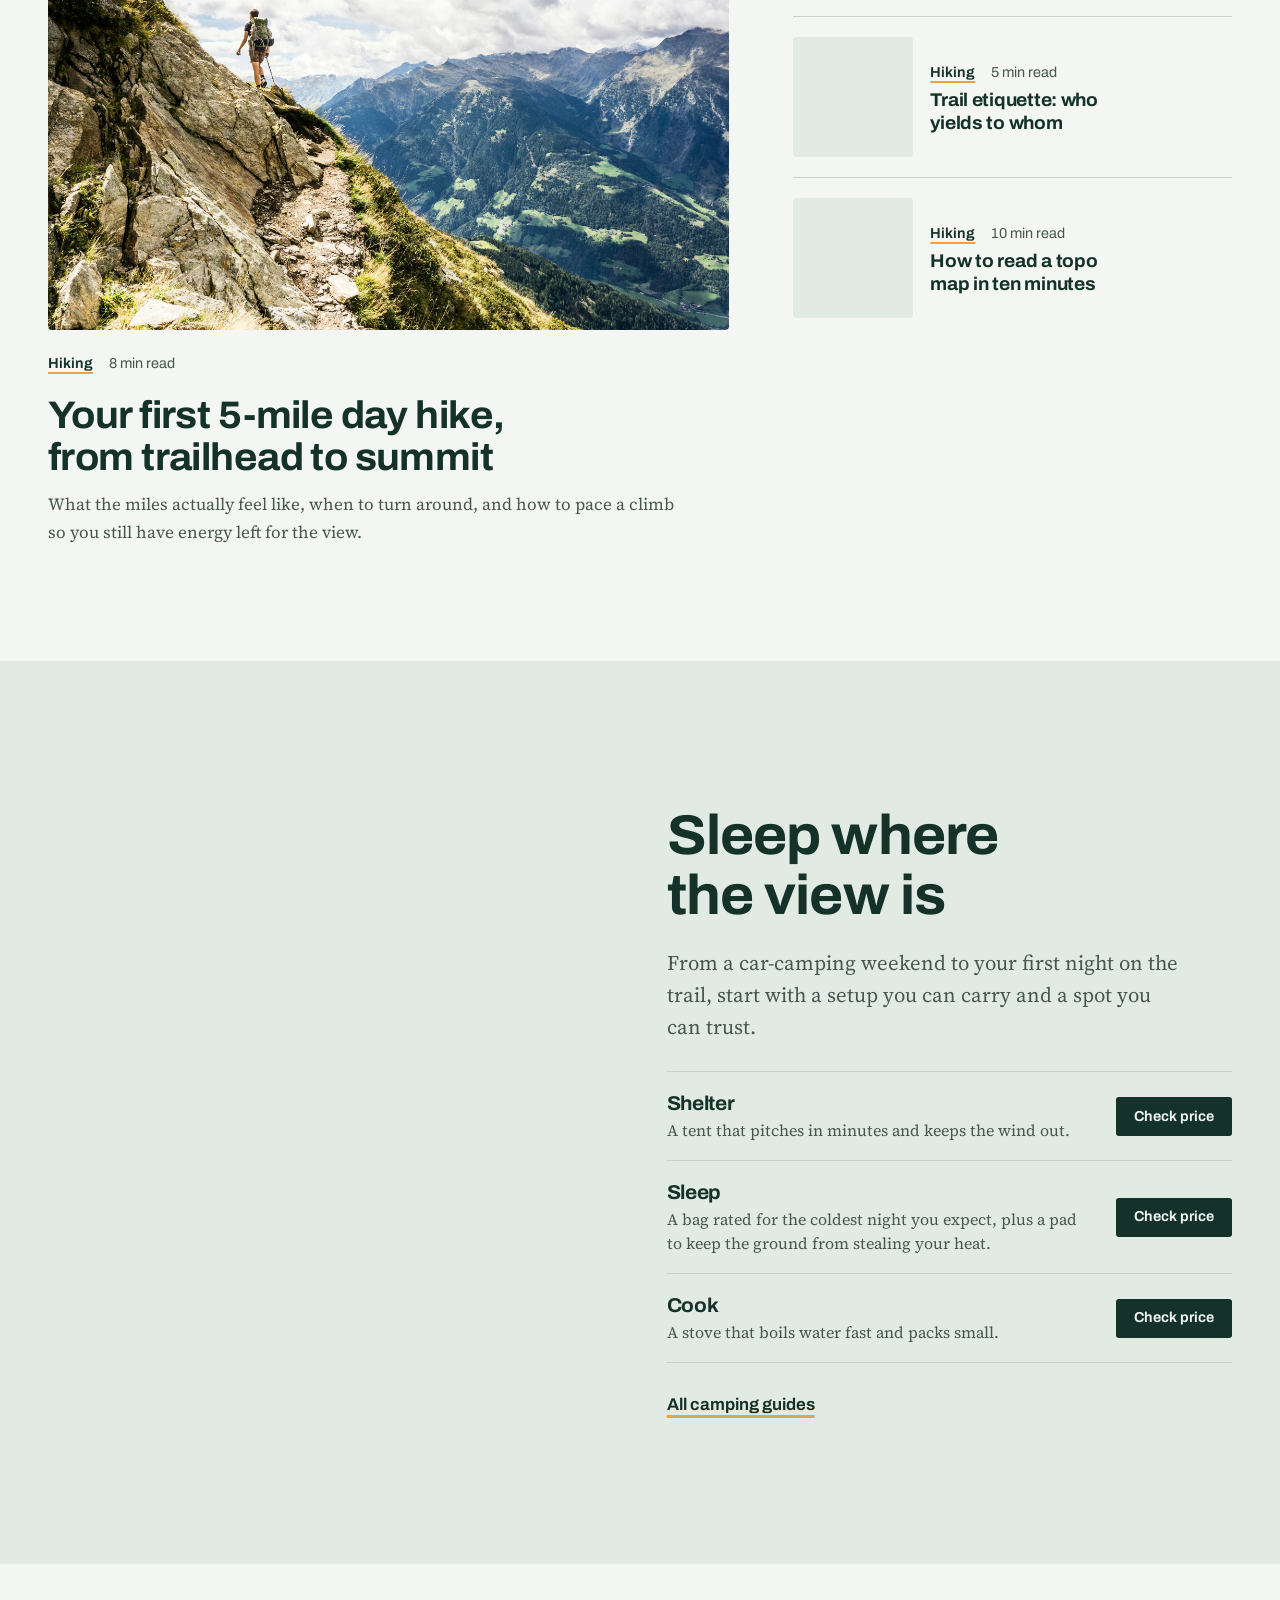
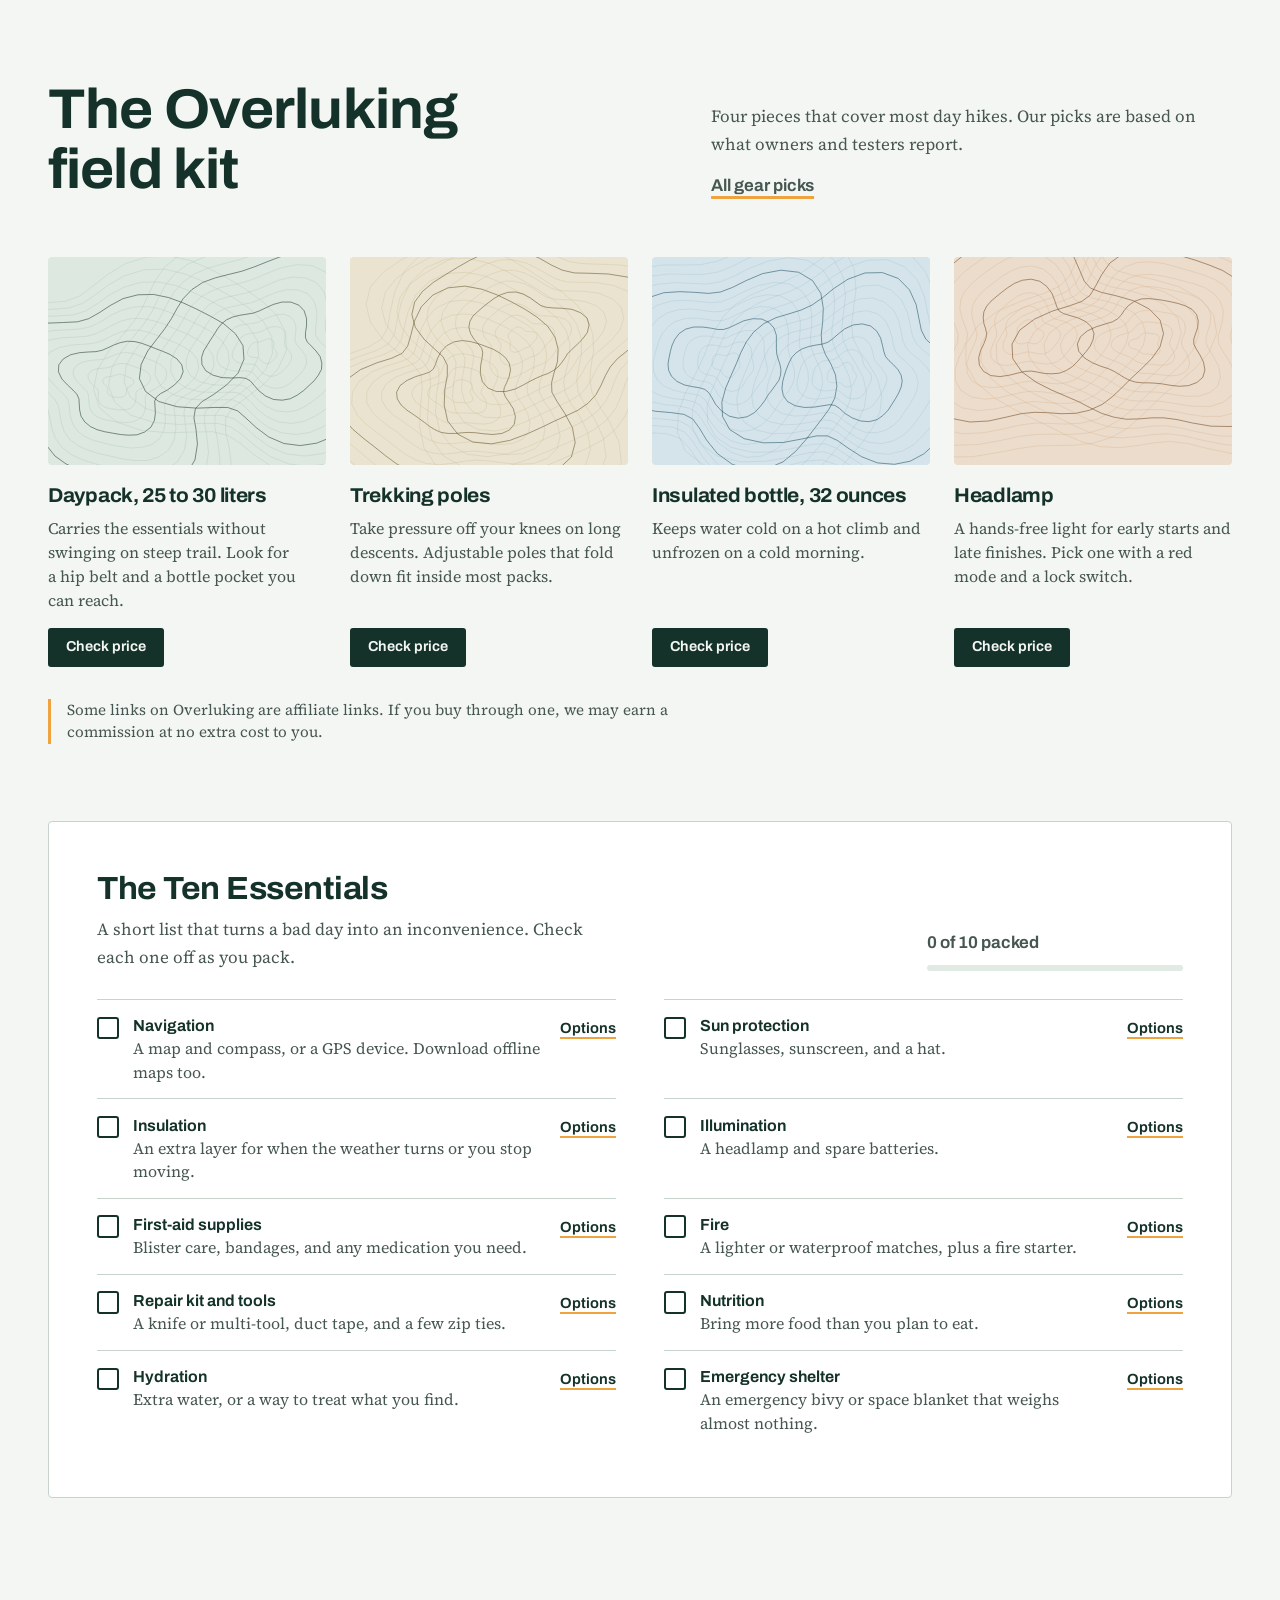
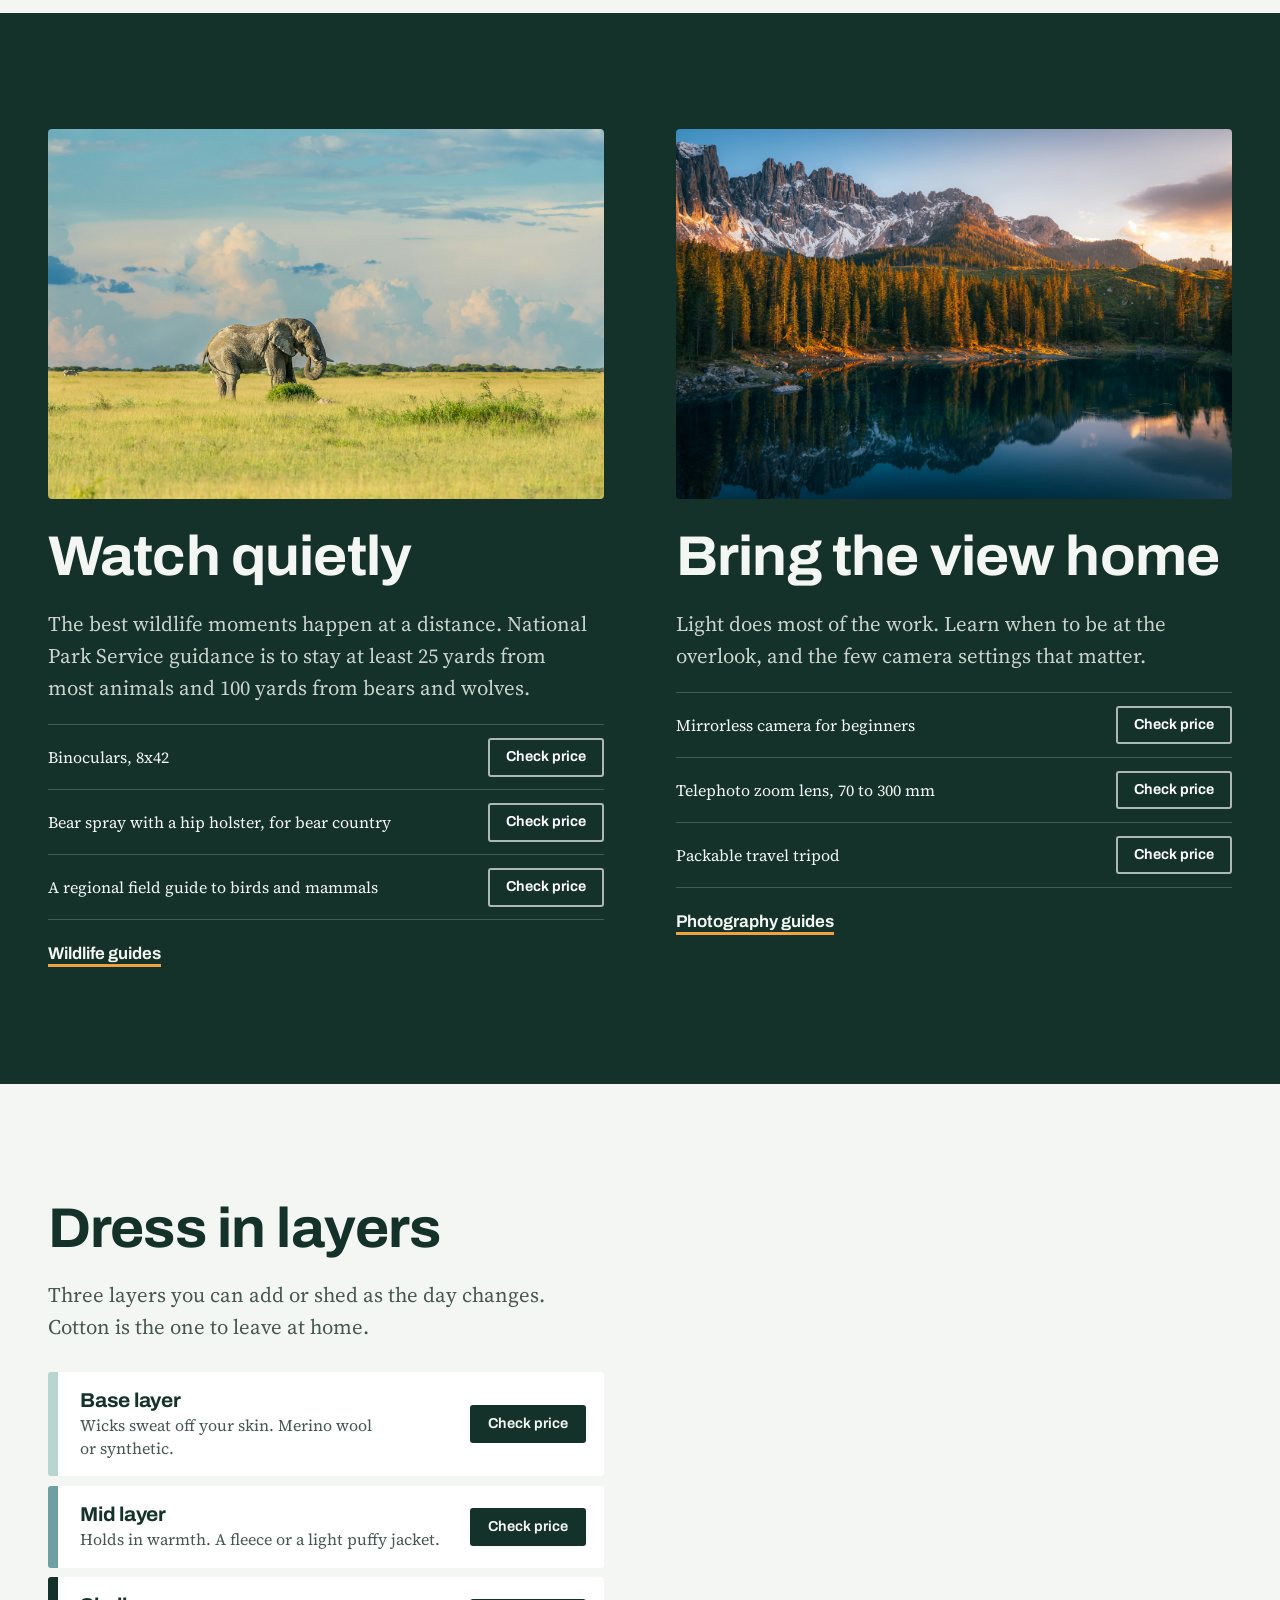
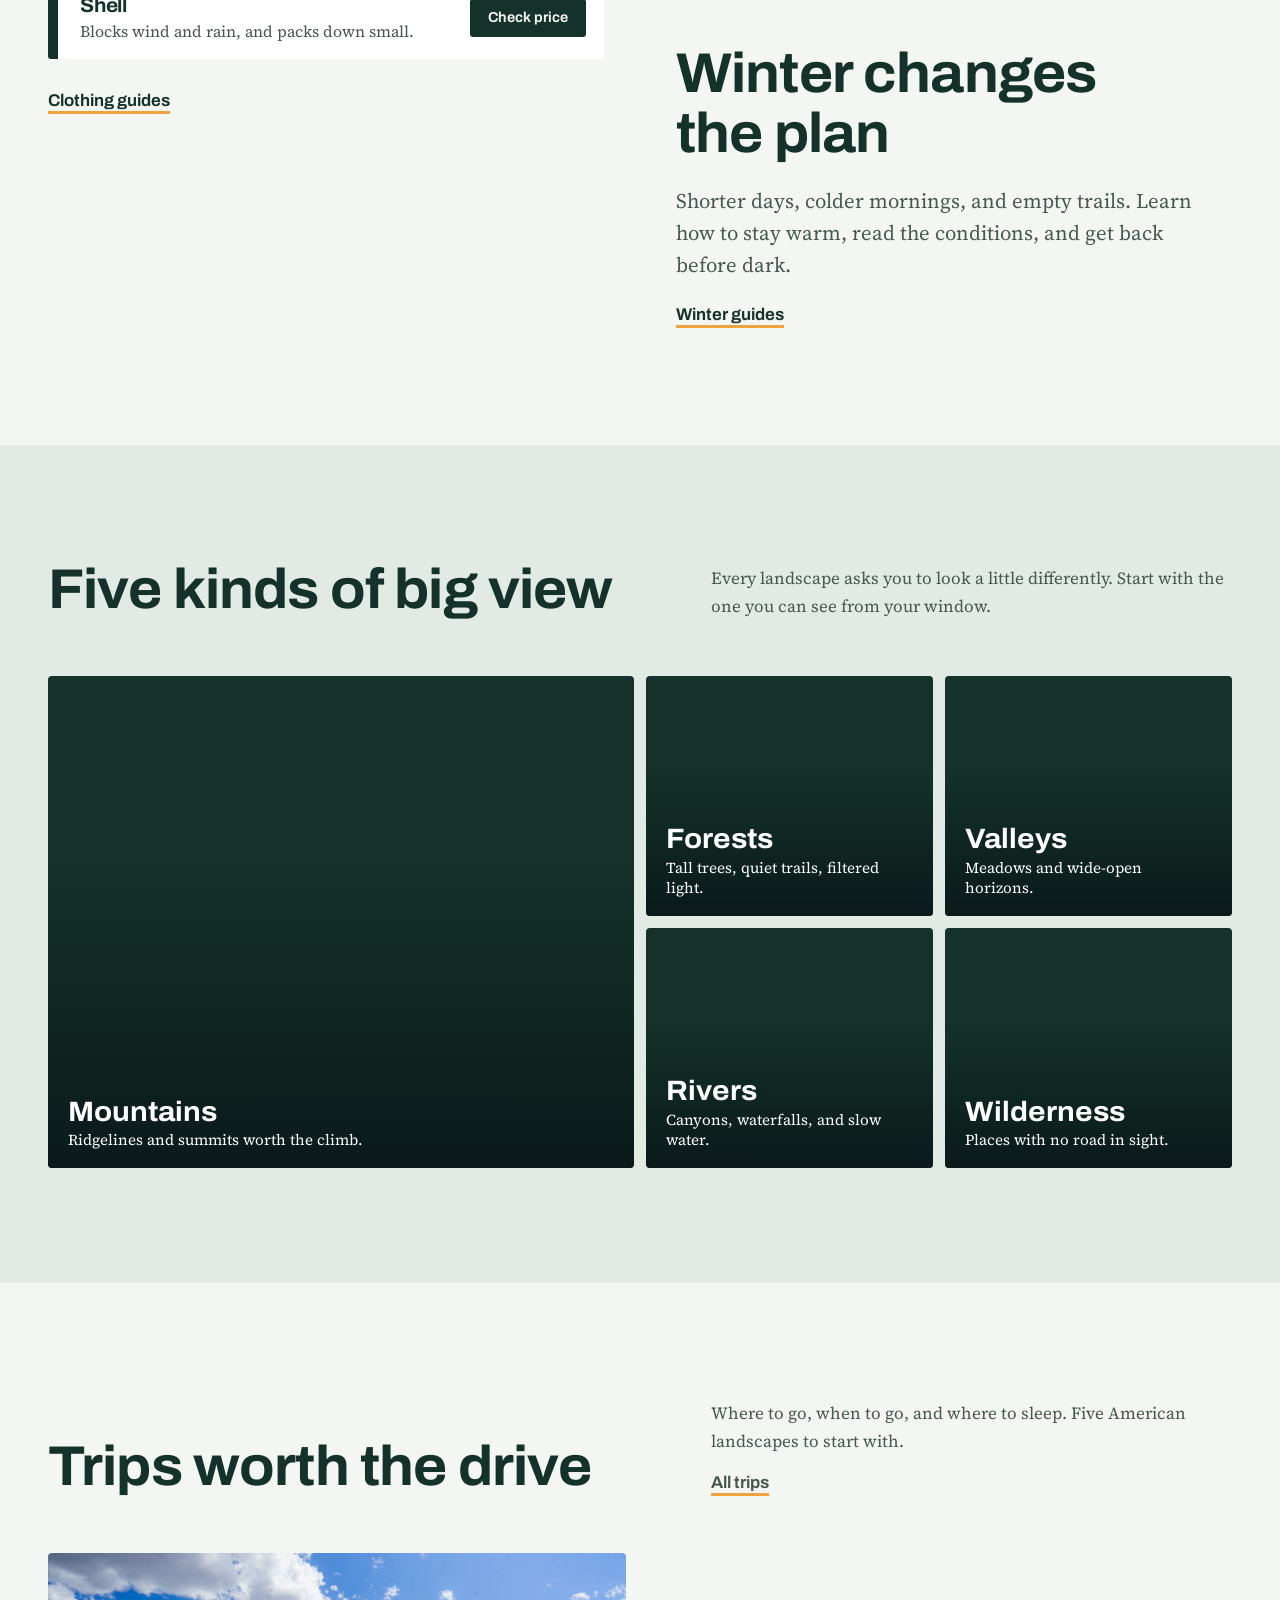
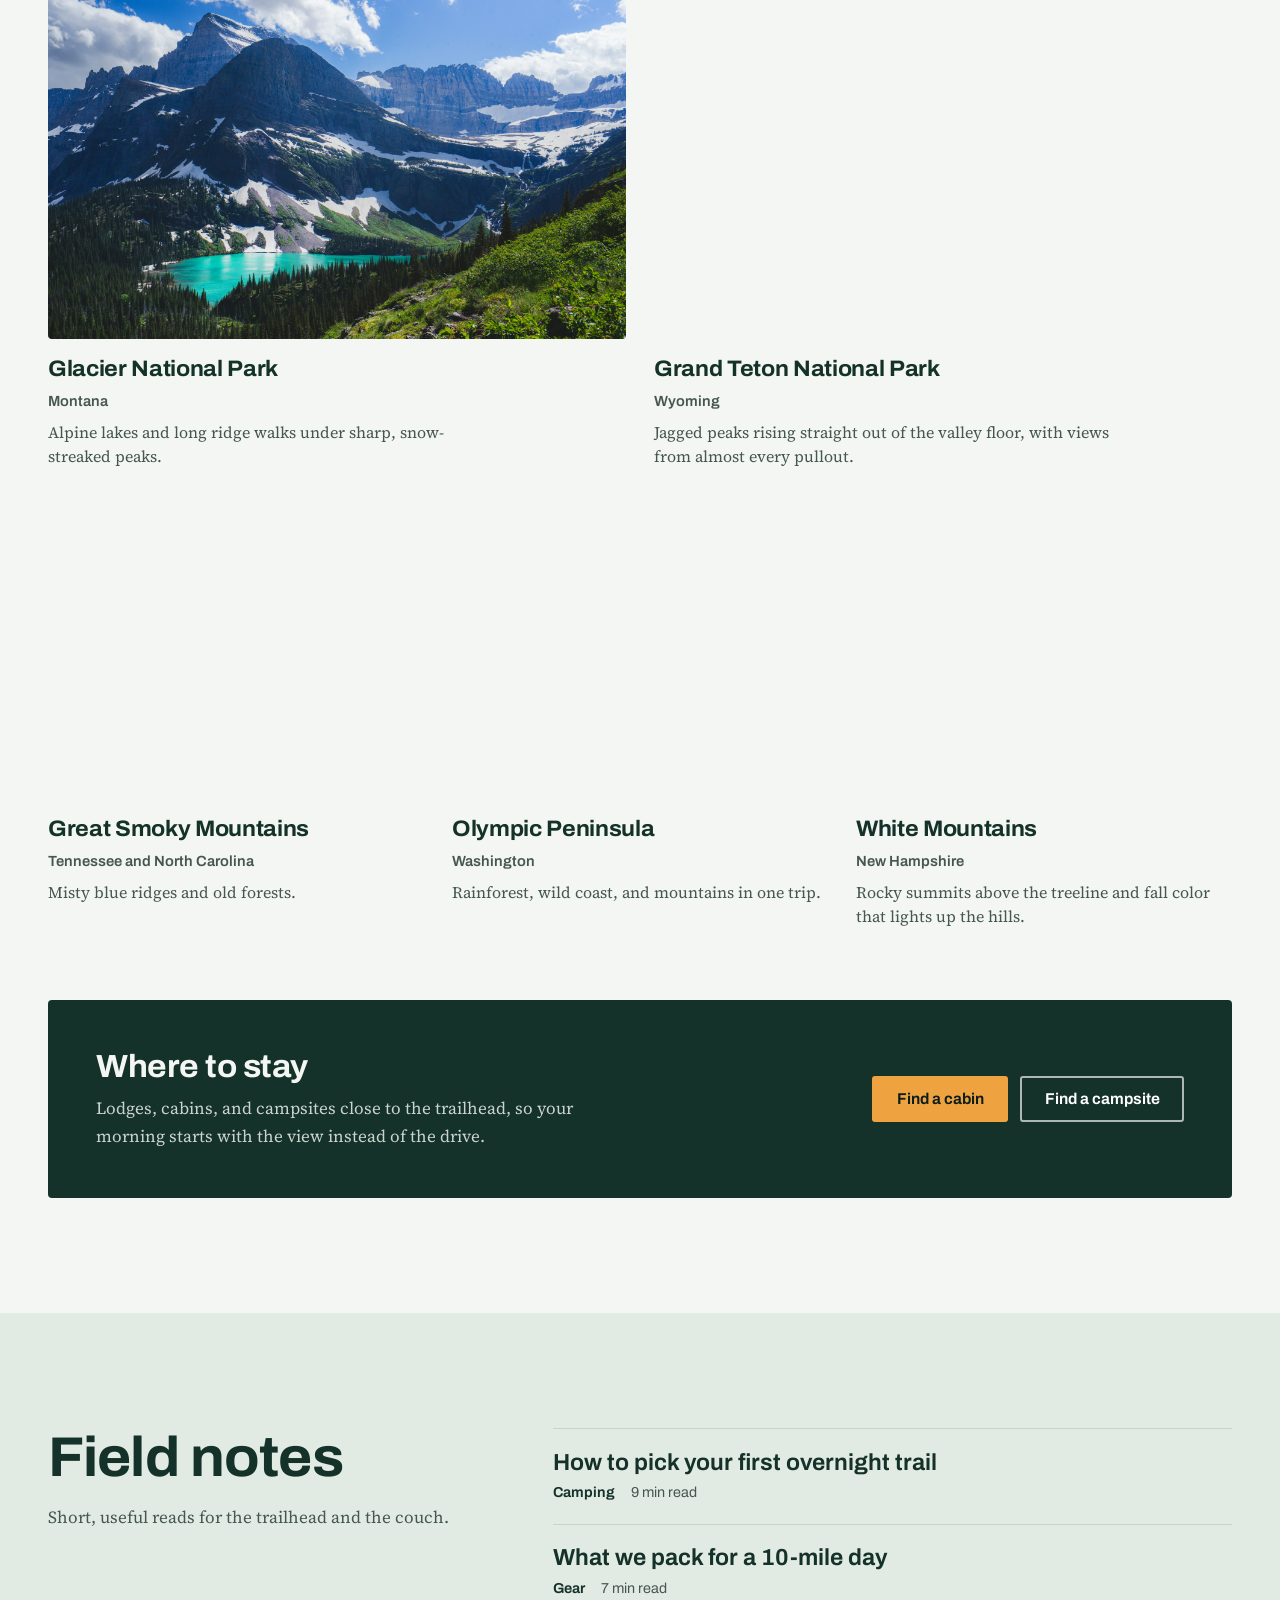
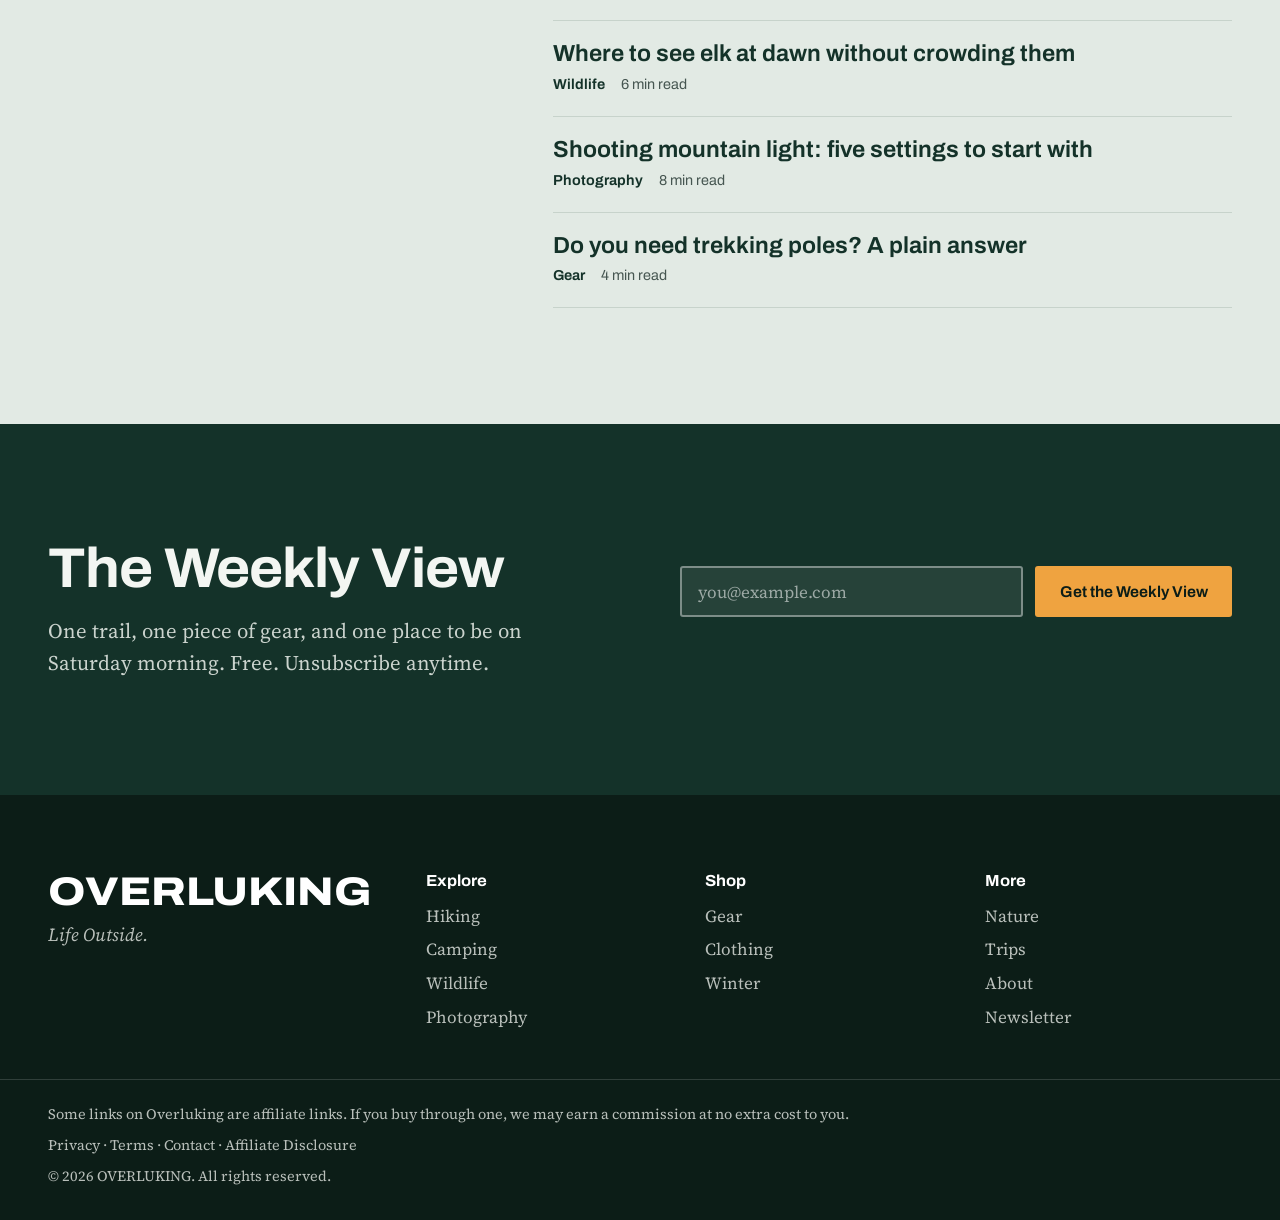
==== commit 73a2de1d: "Replace SVG images with JPEG alternatives Use real photos across all sections" ====
--- a/index.html
+++ b/index.html
@@ -92,7 +92,7 @@
         <div class="hiking__grid">
           <article class="story story--lead">
             <a class="story__media" href="#" tabindex="-1" aria-hidden="true">
-              <img src="assets/img/hiking-lead.svg" width="800" height="600" alt="" decoding="async">
+              <img src="assets/img/hiking-lead.jpg" width="800" height="600" alt="" decoding="async">
             </a>
             <div class="story__body">
               <p class="story__meta"><a href="#">Hiking</a><span>8 min read</span></p>
@@ -104,7 +104,7 @@
           <div class="hiking__list">
             <article class="story story--row">
               <a class="story__media" href="#" tabindex="-1" aria-hidden="true">
-                <img src="assets/img/hiking-forest.svg" width="800" height="600" alt="" loading="lazy" decoding="async">
+                <img src="assets/img/hiking-forest.jpg" width="800" height="600" alt="" loading="lazy" decoding="async">
               </a>
               <div class="story__body">
                 <p class="story__meta"><a href="#">Hiking</a><span>6 min read</span></p>
@@ -113,7 +113,7 @@
             </article>
             <article class="story story--row">
               <a class="story__media" href="#" tabindex="-1" aria-hidden="true">
-                <img src="assets/img/hiking-lake.svg" width="800" height="600" alt="" loading="lazy" decoding="async">
+                <img src="assets/img/hiking-lake.jpg" width="800" height="600" alt="" loading="lazy" decoding="async">
               </a>
               <div class="story__body">
                 <p class="story__meta"><a href="#">Hiking</a><span>5 min read</span></p>
@@ -122,7 +122,7 @@
             </article>
             <article class="story story--row">
               <a class="story__media" href="#" tabindex="-1" aria-hidden="true">
-                <img src="assets/img/hiking-golden.svg" width="800" height="600" alt="" loading="lazy" decoding="async">
+                <img src="assets/img/hiking-golden.jpg" width="800" height="600" alt="" loading="lazy" decoding="async">
               </a>
               <div class="story__body">
                 <p class="story__meta"><a href="#">Hiking</a><span>10 min read</span></p>
@@ -137,7 +137,7 @@
     <section class="band band--lichen camping" id="camping" aria-labelledby="camping-title">
       <div class="container split">
         <div class="split__media">
-          <img src="assets/img/camping.svg" width="800" height="600" alt="A tent glowing amber beneath a starry sky, with dark pines and a low moon" loading="lazy" decoding="async">
+          <img src="assets/img/camping.jpg" width="800" height="600" alt="A tent glowing amber beneath a starry sky, with dark pines and a low moon" loading="lazy" decoding="async">
         </div>
         <div class="split__body">
           <h2 id="camping-title">Sleep where the view is</h2>
@@ -277,7 +277,7 @@
     <section class="band band--dark eyes" aria-label="Wildlife and photography">
       <div class="container eyes__grid">
         <article class="eye" id="wildlife" aria-labelledby="wildlife-title">
-          <img src="assets/img/wildlife.svg" width="800" height="600" alt="Birds crossing a misty forest valley at sunrise" loading="lazy" decoding="async">
+          <img src="assets/img/wildlife.jpg" width="800" height="600" alt="Birds crossing a misty forest valley at sunrise" loading="lazy" decoding="async">
           <h2 id="wildlife-title">Watch quietly</h2>
           <p class="lede">The best wildlife moments happen at a distance. National Park Service guidance is to stay at least 25 yards from most animals and 100 yards from bears and wolves.</p>
           <ul class="mini-picks">
@@ -289,7 +289,7 @@
         </article>
 
         <article class="eye" id="photography" aria-labelledby="photography-title">
-          <img src="assets/img/photography.svg" width="800" height="600" alt="A calm lake mirroring mountains under a peach and violet sunrise" loading="lazy" decoding="async">
+          <img src="assets/img/photography.jpg" width="800" height="600" alt="A calm lake mirroring mountains under a peach and violet sunrise" loading="lazy" decoding="async">
           <h2 id="photography-title">Bring the view home</h2>
           <p class="lede">Light does most of the work. Learn when to be at the overlook, and the few camera settings that matter.</p>
           <ul class="mini-picks">
@@ -334,7 +334,7 @@
         </div>
 
         <article class="cw__winter" id="winter" aria-labelledby="winter-title">
-          <img src="assets/img/winter.svg" width="800" height="600" alt="Snow-covered peaks above dark pines on a quiet winter day" loading="lazy" decoding="async">
+          <img src="assets/img/winter.jpg" width="800" height="600" alt="Snow-covered peaks above dark pines on a quiet winter day" loading="lazy" decoding="async">
           <h2 id="winter-title">Winter changes the plan</h2>
           <p class="lede">Shorter days, colder mornings, and empty trails. Learn how to stay warm, read the conditions, and get back before dark.</p>
           <a class="text-link" href="#">Winter guides</a>
@@ -352,23 +352,23 @@
         </header>
         <div class="tiles">
           <a class="tile tile--wide" href="#">
-            <img src="assets/img/nature-mountains.svg" width="800" height="600" alt="" loading="lazy" decoding="async">
+            <img src="assets/img/nature-mountains.jpg" width="800" height="600" alt="" loading="lazy" decoding="async">
             <span class="tile__text"><strong>Mountains</strong><span>Ridgelines and summits worth the climb.</span></span>
           </a>
           <a class="tile" href="#">
-            <img src="assets/img/nature-forests.svg" width="800" height="600" alt="" loading="lazy" decoding="async">
+            <img src="assets/img/nature-forests.jpg" width="800" height="600" alt="" loading="lazy" decoding="async">
             <span class="tile__text"><strong>Forests</strong><span>Tall trees, quiet trails, filtered light.</span></span>
           </a>
           <a class="tile" href="#">
-            <img src="assets/img/nature-valleys.svg" width="800" height="600" alt="" loading="lazy" decoding="async">
+            <img src="assets/img/nature-valleys.jpg" width="800" height="600" alt="" loading="lazy" decoding="async">
             <span class="tile__text"><strong>Valleys</strong><span>Meadows and wide-open horizons.</span></span>
           </a>
           <a class="tile" href="#">
-            <img src="assets/img/nature-rivers.svg" width="800" height="600" alt="" loading="lazy" decoding="async">
+            <img src="assets/img/nature-rivers.jpg" width="800" height="600" alt="" loading="lazy" decoding="async">
             <span class="tile__text"><strong>Rivers</strong><span>Canyons, waterfalls, and slow water.</span></span>
           </a>
           <a class="tile" href="#">
-            <img src="assets/img/nature-wilderness.svg" width="800" height="600" alt="" loading="lazy" decoding="async">
+            <img src="assets/img/nature-wilderness.jpg" width="800" height="600" alt="" loading="lazy" decoding="async">
             <span class="tile__text"><strong>Wilderness</strong><span>Places with no road in sight.</span></span>
           </a>
         </div>
@@ -387,31 +387,31 @@
 
         <div class="trips__grid">
           <article class="trip">
-            <img src="assets/img/trip-glacier.svg" width="800" height="600" alt="" loading="lazy" decoding="async">
+            <img src="assets/img/trip-glacier.jpg" width="800" height="600" alt="" loading="lazy" decoding="async">
             <h3><a href="#">Glacier National Park</a></h3>
             <p class="trip__place">Montana</p>
             <p>Alpine lakes and long ridge walks under sharp, snow-streaked peaks.</p>
           </article>
           <article class="trip">
-            <img src="assets/img/trip-teton.svg" width="800" height="600" alt="" loading="lazy" decoding="async">
+            <img src="assets/img/trip-teton.jpg" width="800" height="600" alt="" loading="lazy" decoding="async">
             <h3><a href="#">Grand Teton National Park</a></h3>
             <p class="trip__place">Wyoming</p>
             <p>Jagged peaks rising straight out of the valley floor, with views from almost every pullout.</p>
           </article>
           <article class="trip">
-            <img src="assets/img/trip-smokies.svg" width="800" height="600" alt="" loading="lazy" decoding="async">
+            <img src="assets/img/trip-smokies.jpg" width="800" height="600" alt="" loading="lazy" decoding="async">
             <h3><a href="#">Great Smoky Mountains</a></h3>
             <p class="trip__place">Tennessee and North Carolina</p>
             <p>Misty blue ridges and old forests.</p>
           </article>
           <article class="trip">
-            <img src="assets/img/trip-olympic.svg" width="800" height="600" alt="" loading="lazy" decoding="async">
+            <img src="assets/img/trip-olympic.jpg" width="800" height="600" alt="" loading="lazy" decoding="async">
             <h3><a href="#">Olympic Peninsula</a></h3>
             <p class="trip__place">Washington</p>
             <p>Rainforest, wild coast, and mountains in one trip.</p>
           </article>
           <article class="trip">
-            <img src="assets/img/trip-whites.svg" width="800" height="600" alt="" loading="lazy" decoding="async">
+            <img src="assets/img/trip-whites.jpg" width="800" height="600" alt="" loading="lazy" decoding="async">
             <h3><a href="#">White Mountains</a></h3>
             <p class="trip__place">New Hampshire</p>
             <p>Rocky summits above the treeline and fall color that lights up the hills.</p>
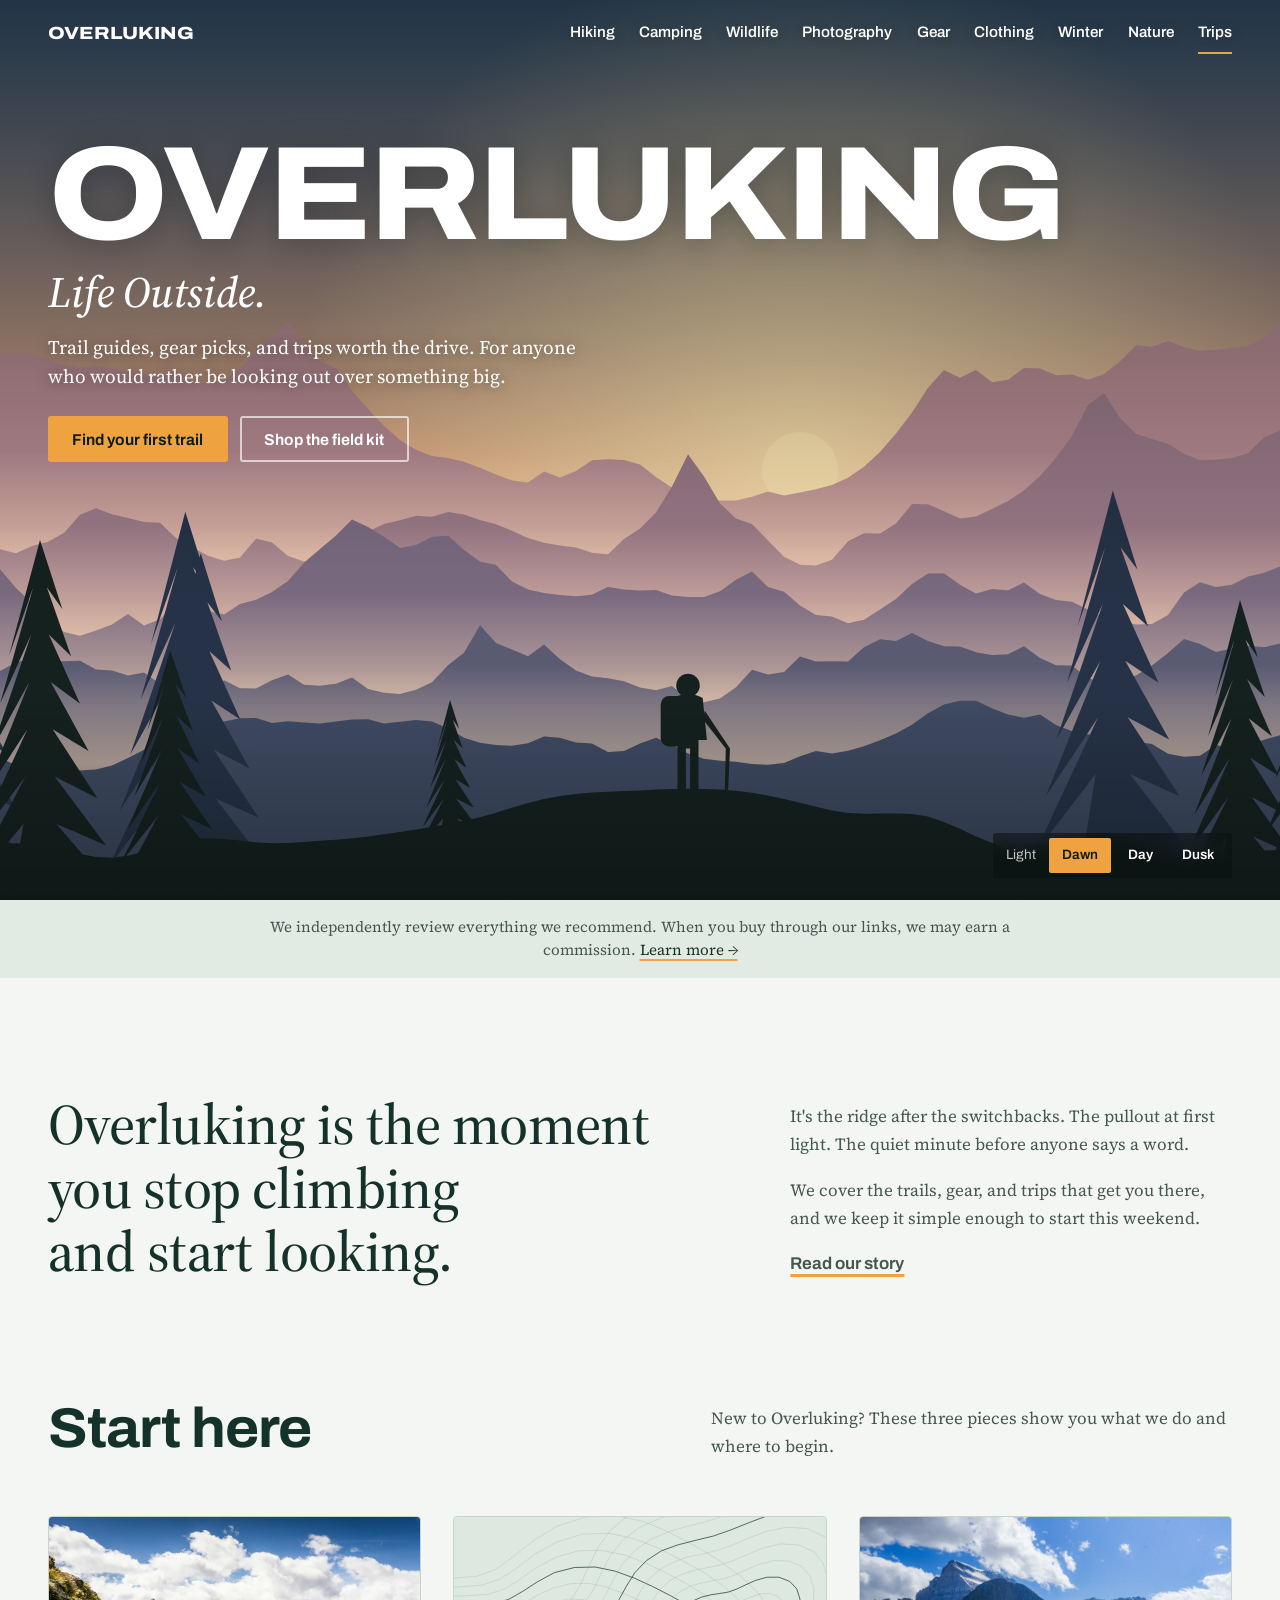
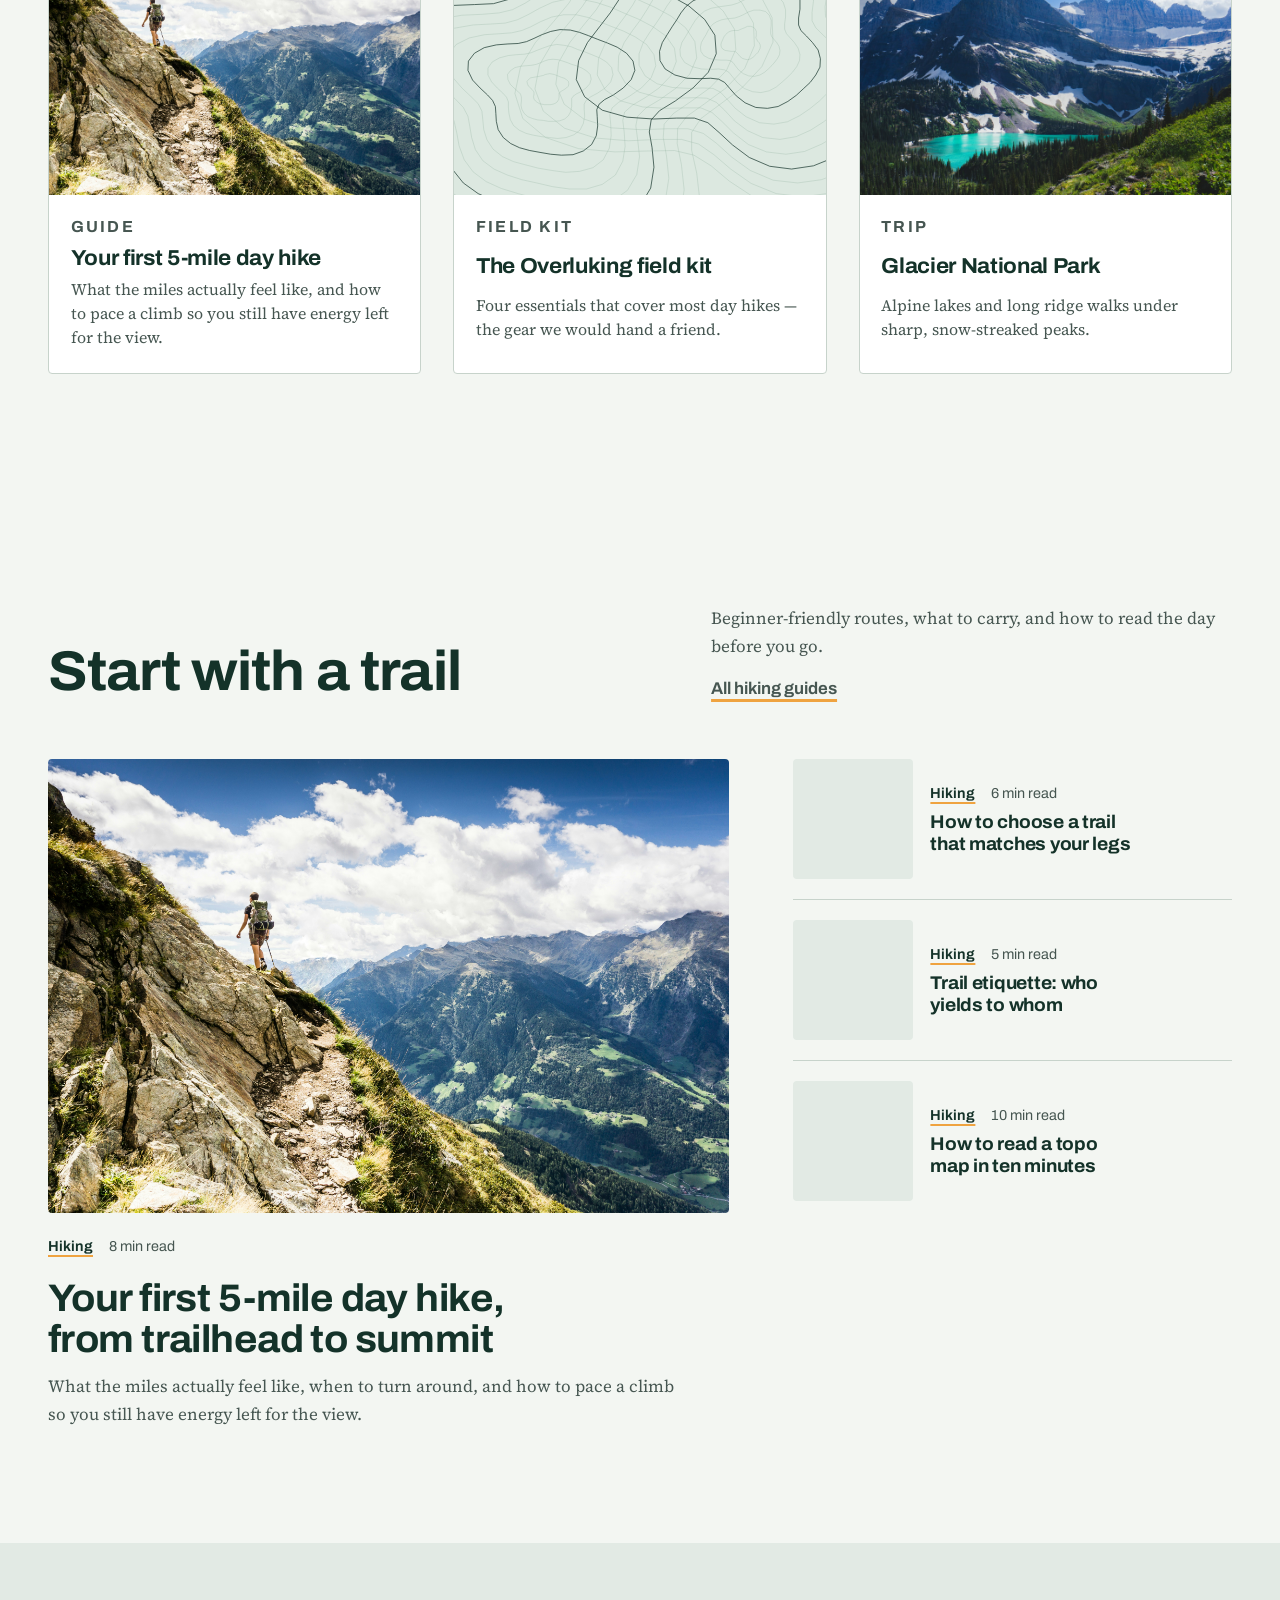
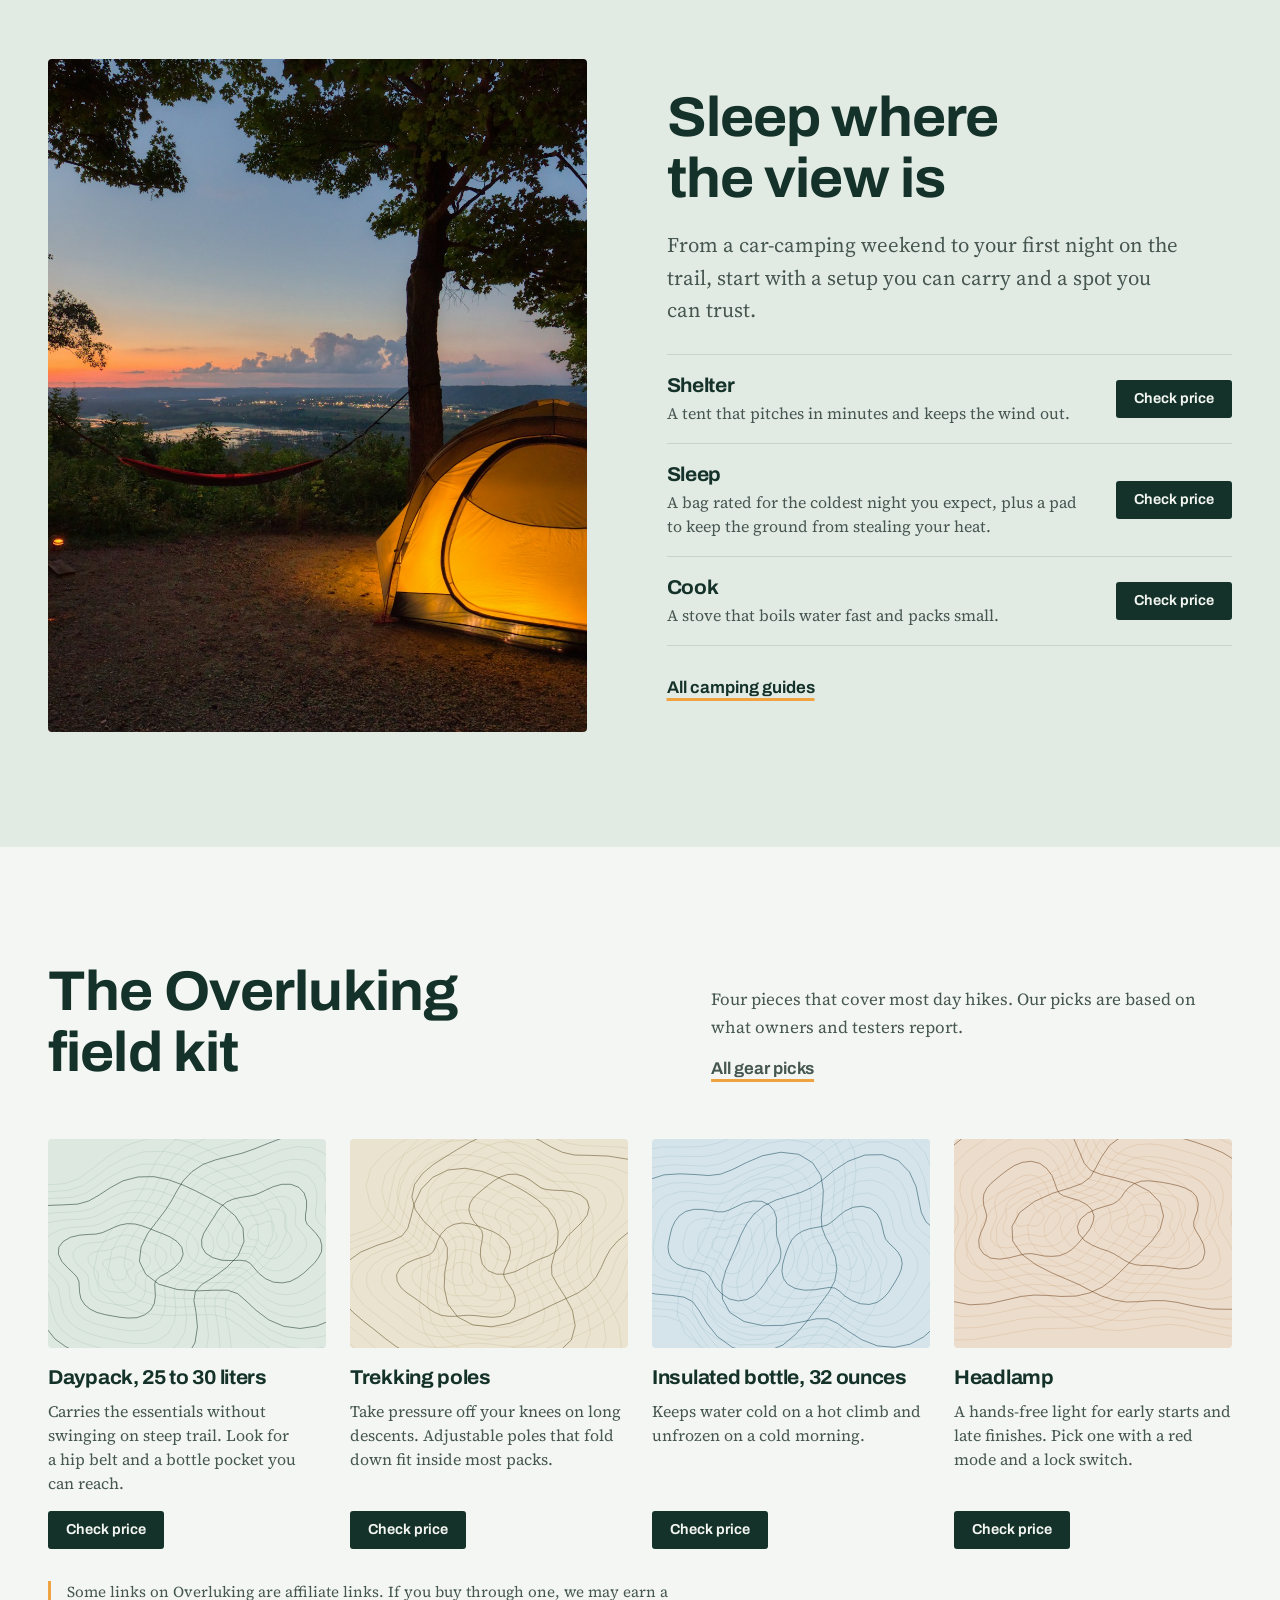
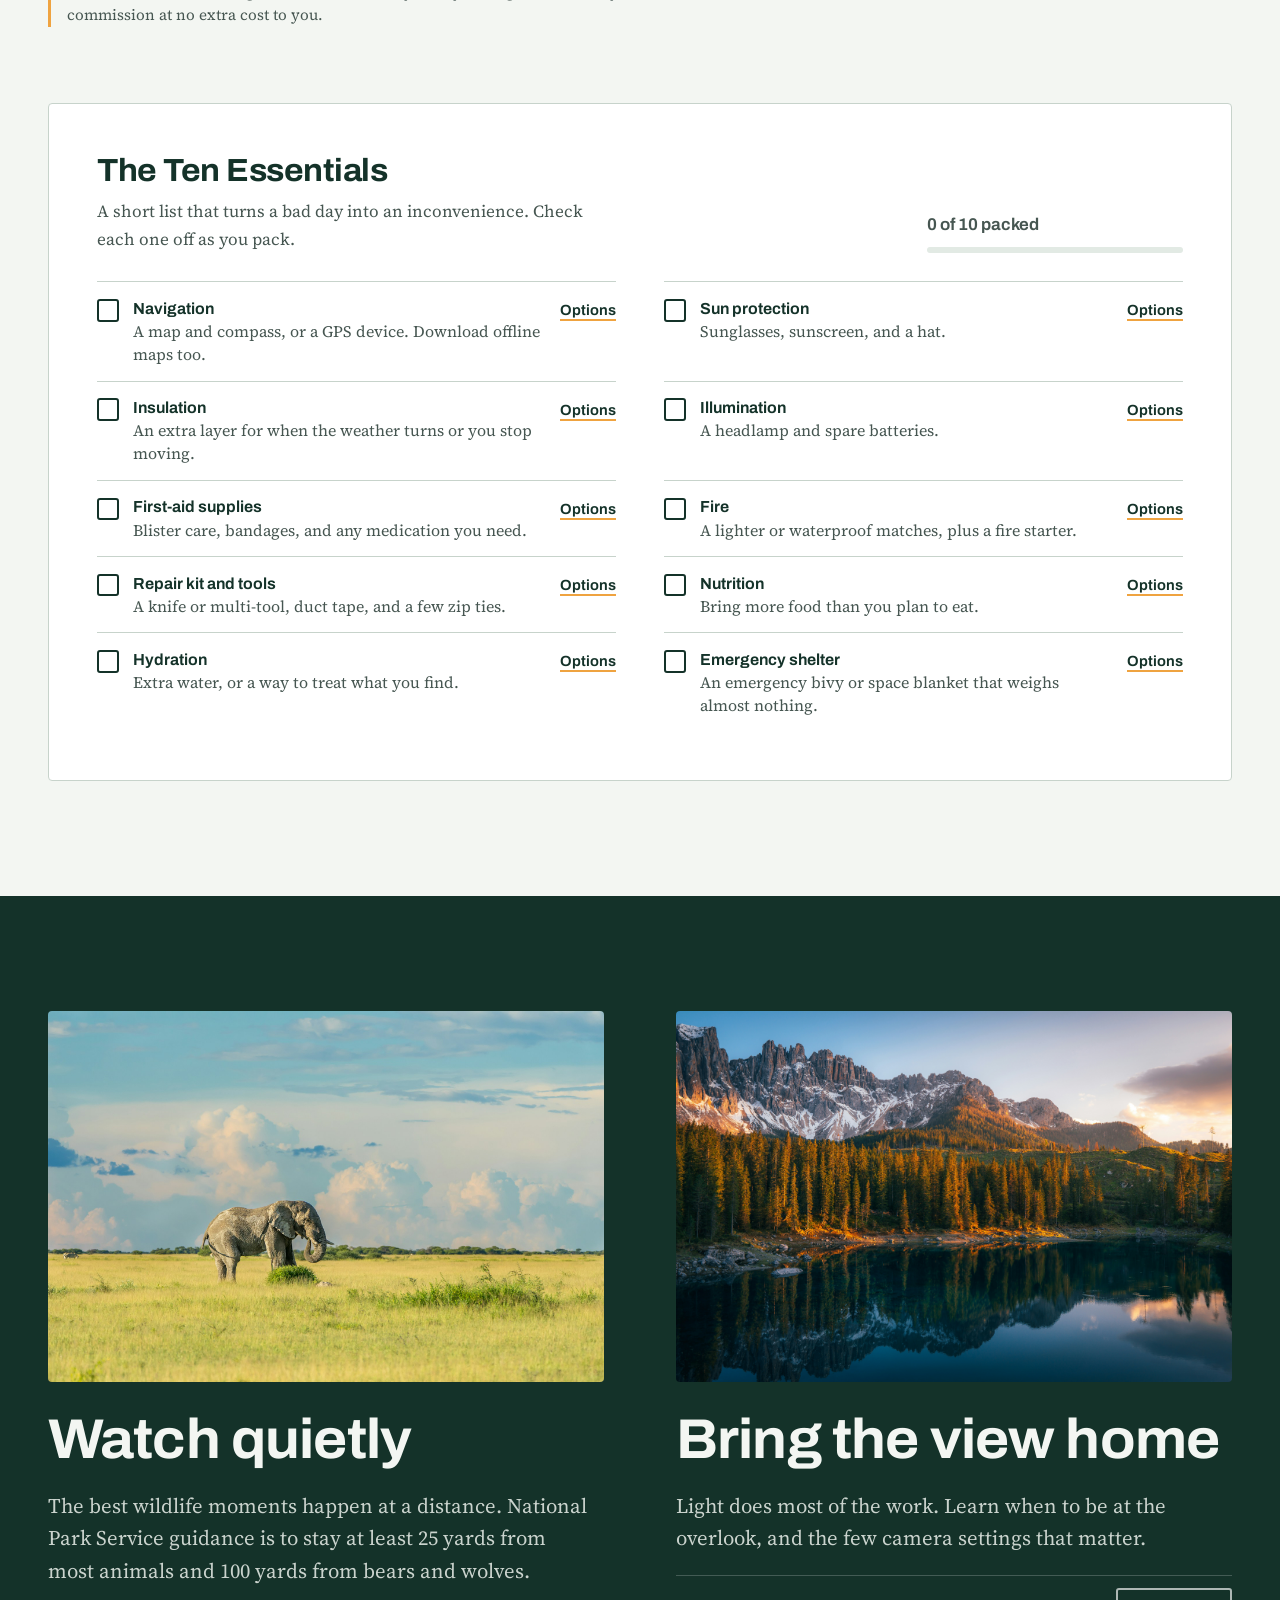
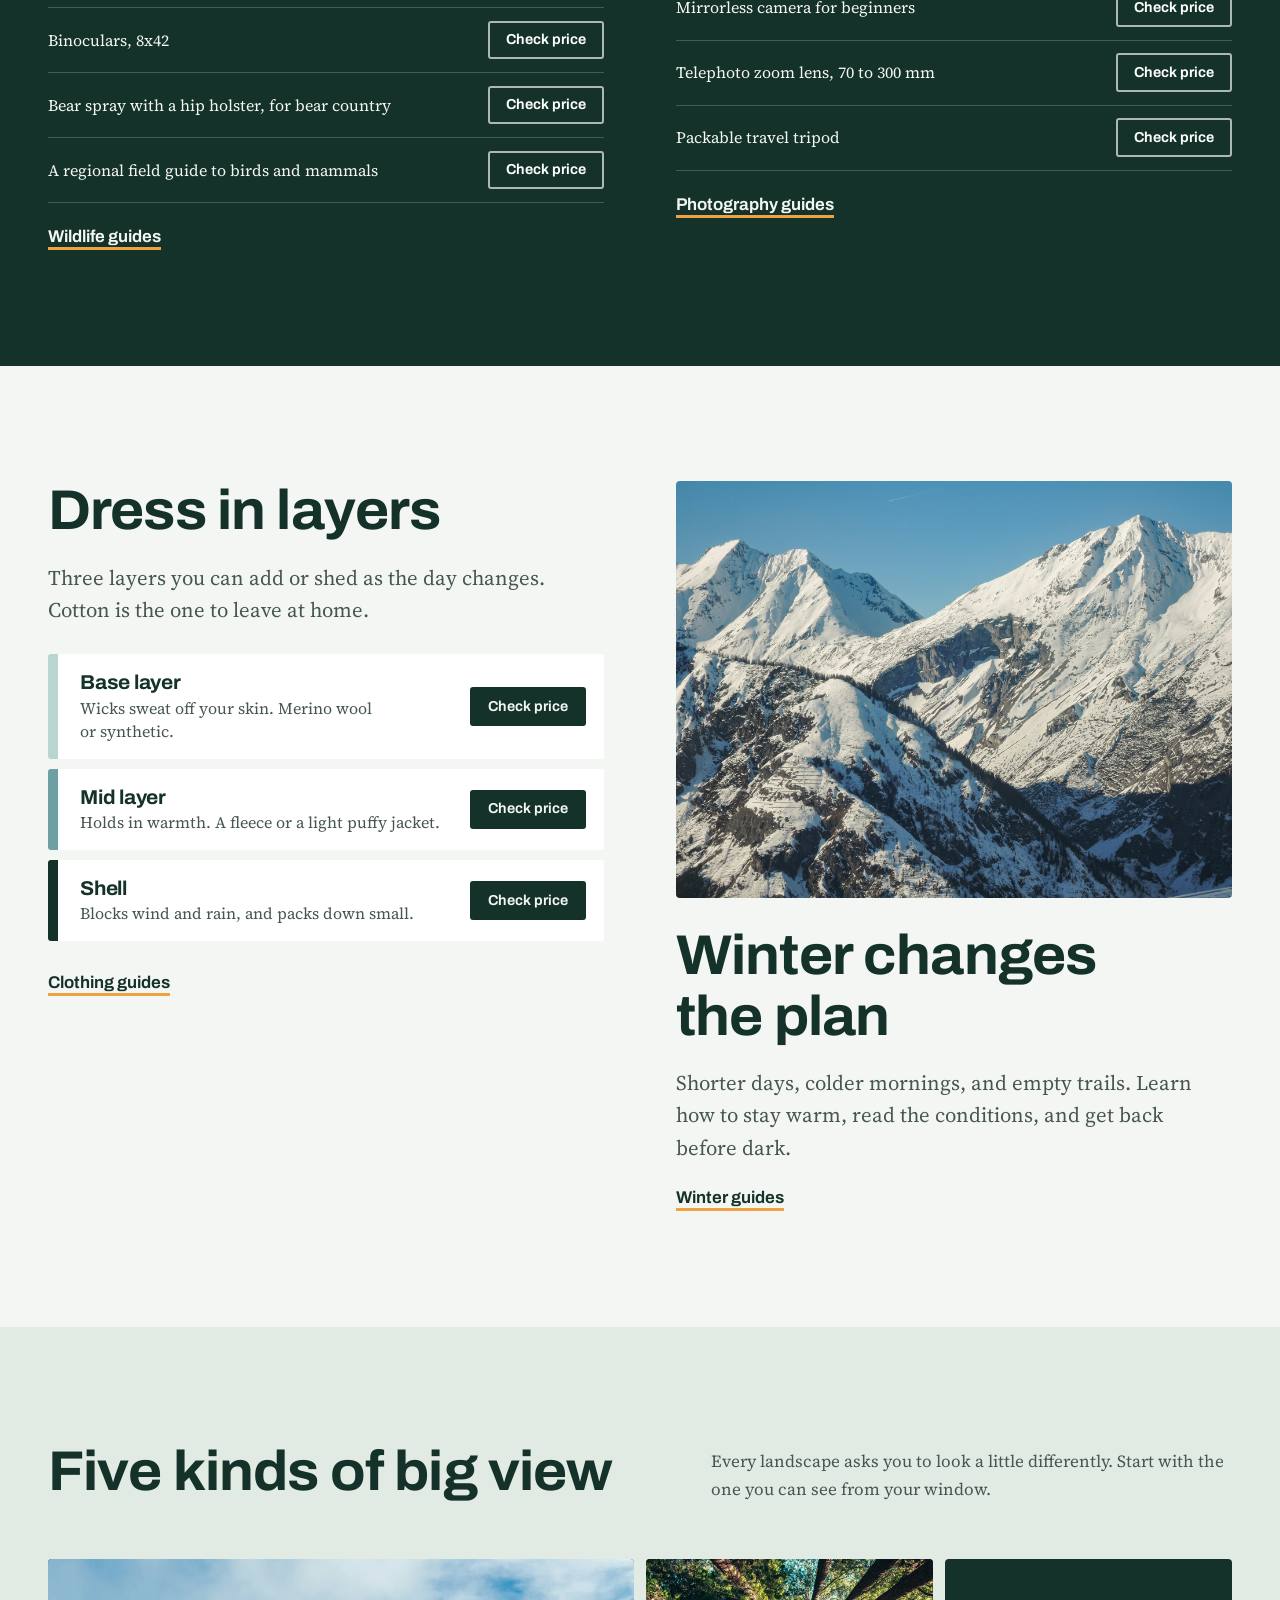
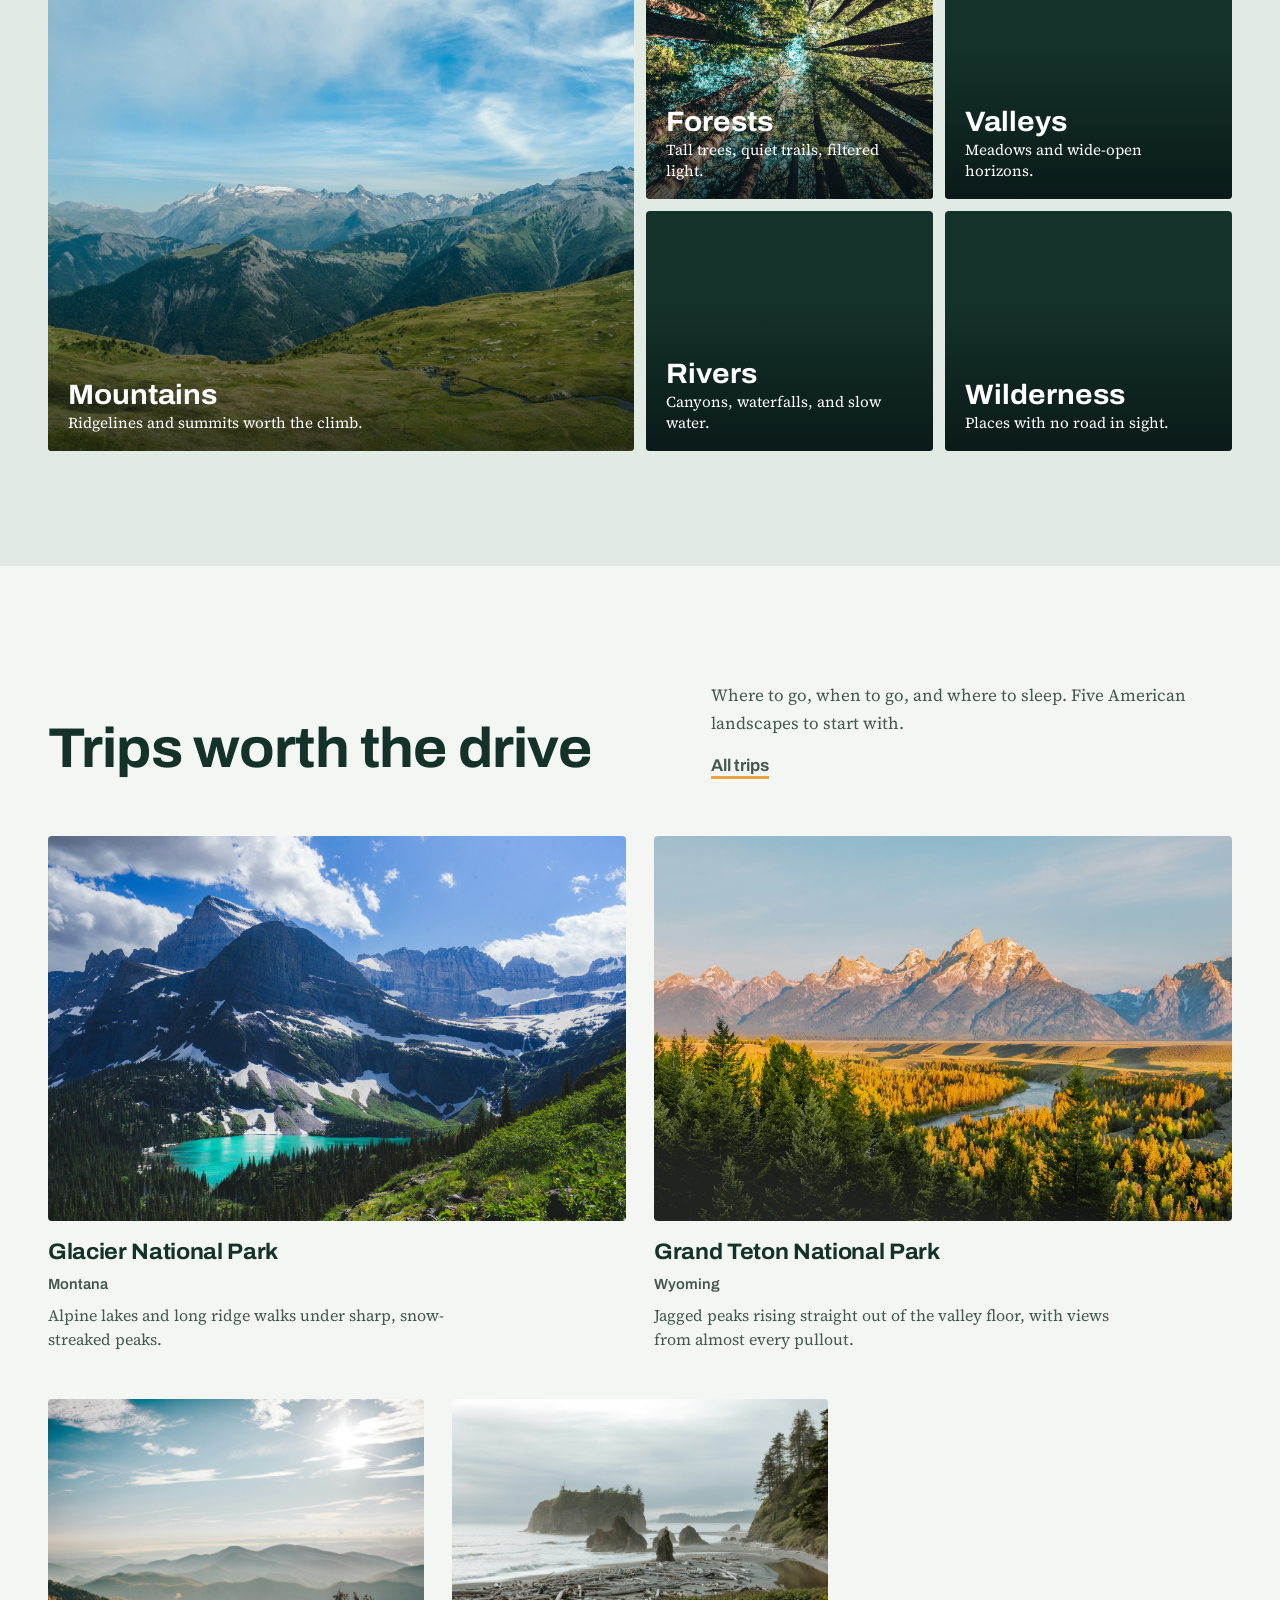
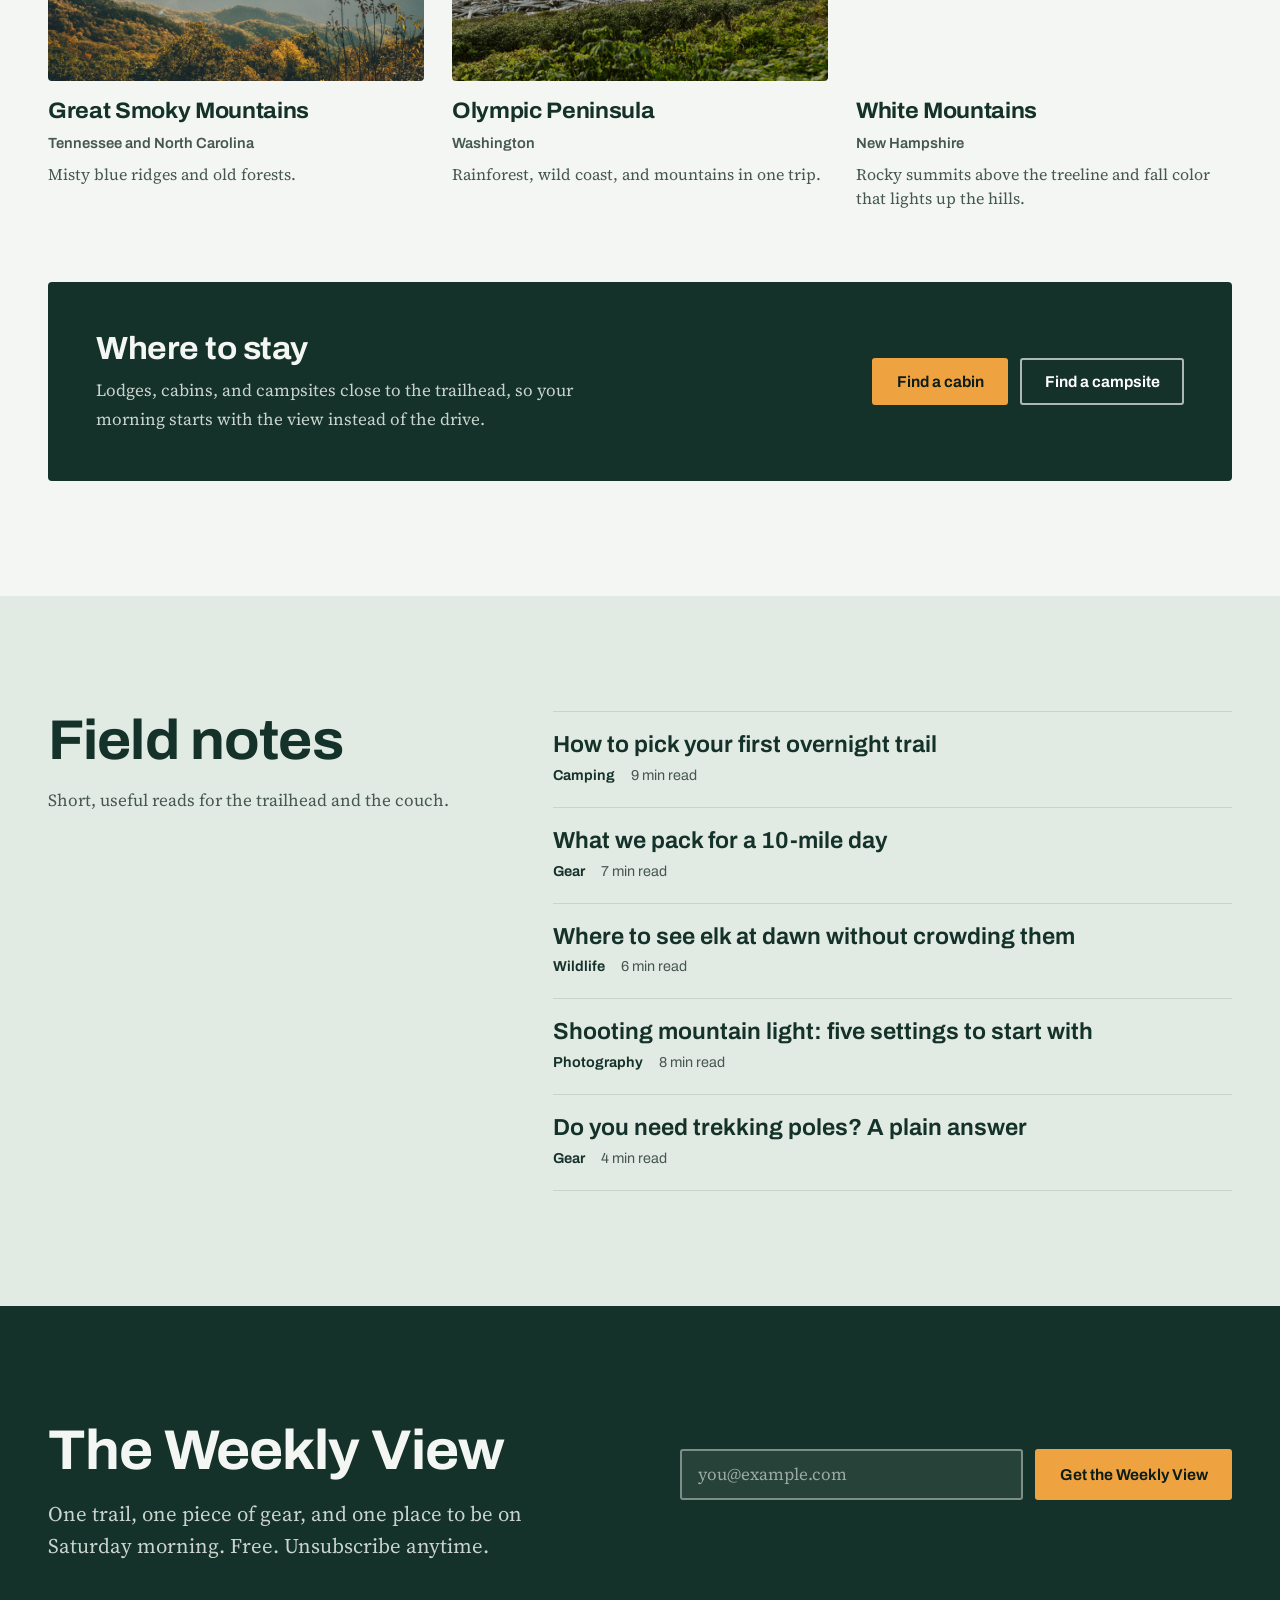
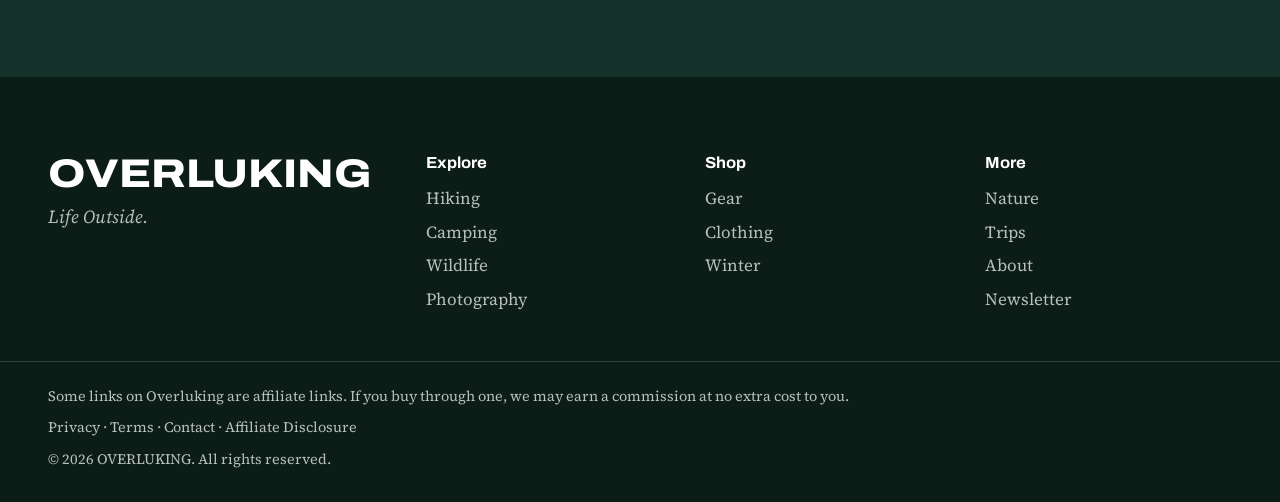
==== commit da6d1288: "Update index.html Add disclosure strip and start here section" ====
--- a/index.html
+++ b/index.html
@@ -68,6 +68,13 @@
       </div>
     </section>
 
+    <!-- ============ DISCLOSURE STRIP ============ -->
+    <section class="disclosure-strip" aria-label="Affiliate disclosure">
+      <div class="container disclosure-strip__inner">
+        <p>We independently review everything we recommend. When you buy through our links, we may earn a commission. <a href="affiliate-disclosure.html">Learn more →</a></p>
+      </div>
+    </section>
+
     <section class="band manifesto" id="about" aria-labelledby="about-title">
       <div class="container manifesto__grid">
         <h2 class="manifesto__statement" id="about-title">Overluking is the moment you stop climbing and start looking.</h2>
@@ -75,6 +82,44 @@
           <p>It's the ridge after the switchbacks. The pullout at first light. The quiet minute before anyone says a word.</p>
           <p>We cover the trails, gear, and trips that get you there, and we keep it simple enough to start this weekend.</p>
           <a class="text-link" href="about.html">Read our story</a>
+        </div>
+      </div>
+    </section>
+
+    <!-- ============ START HERE ============ -->
+    <section class="band start-here" aria-labelledby="start-title">
+      <div class="container">
+        <header class="section-head">
+          <h2 id="start-title">Start here</h2>
+          <div class="section-head__aside">
+            <p>New to Overluking? These three pieces show you what we do and where to begin.</p>
+          </div>
+        </header>
+        <div class="start-here__grid">
+          <a class="start-card" href="#hiking">
+            <img src="assets/img/hiking-lead.jpg" width="800" height="600" alt="" loading="lazy" decoding="async">
+            <div class="start-card__body">
+              <p class="start-card__eyebrow">Guide</p>
+              <h3>Your first 5-mile day hike</h3>
+              <p>What the miles actually feel like, and how to pace a climb so you still have energy left for the view.</p>
+            </div>
+          </a>
+          <a class="start-card" href="#gear">
+            <img src="assets/img/gear-pack.svg" width="800" height="600" alt="" loading="lazy" decoding="async">
+            <div class="start-card__body">
+              <p class="start-card__eyebrow">Field kit</p>
+              <h3>The Overluking field kit</h3>
+              <p>Four essentials that cover most day hikes — the gear we would hand a friend.</p>
+            </div>
+          </a>
+          <a class="start-card" href="#trips">
+            <img src="assets/img/trip-glacier.jpg" width="800" height="600" alt="" loading="lazy" decoding="async">
+            <div class="start-card__body">
+              <p class="start-card__eyebrow">Trip</p>
+              <h3>Glacier National Park</h3>
+              <p>Alpine lakes and long ridge walks under sharp, snow-streaked peaks.</p>
+            </div>
+          </a>
         </div>
       </div>
     </section>
--- a/css/styles.css
+++ b/css/styles.css
@@ -703,7 +703,90 @@
 .signup input:focus-visible { outline-offset: 2px; border-color: var(--glow); }
 .signup input[aria-invalid="true"] { border-color: #FF9C86; }
 .signup__msg { min-height: 1.5em; font-family: var(--font-display); font-size: .95rem; color: var(--glow-hi); }
-
+/* Disclosure strip */
+.disclosure-strip {
+  background: var(--lichen);
+  padding-block: 1rem;
+  text-align: center;
+}
+.disclosure-strip__inner p {
+  max-width: 48rem;
+  margin-inline: auto;
+  color: var(--granite);
+  font-size: .95rem;
+  line-height: 1.5;
+}
+.disclosure-strip a {
+  color: var(--spruce);
+  text-decoration: underline;
+  text-decoration-color: var(--glow);
+  text-decoration-thickness: 2px;
+  text-underline-offset: .25em;
+}
+.disclosure-strip a:hover { text-decoration-color: currentColor; }
+
+/* Start here */
+.start-here__grid {
+  display: grid;
+  gap: 2rem;
+  grid-template-columns: 1fr;
+}
+.start-card {
+  display: grid;
+  grid-template-rows: auto 1fr;
+  gap: 0;
+  border-radius: var(--radius);
+  overflow: hidden;
+  background: #fff;
+  border: 1px solid var(--line);
+  text-decoration: none;
+  color: var(--spruce);
+  transition: border-color .2s, transform .2s;
+}
+.start-card:hover {
+  border-color: var(--spruce);
+  transform: translateY(-2px);
+}
+.start-card img {
+  width: 100%;
+  aspect-ratio: 4 / 3;
+  object-fit: cover;
+}
+.start-card__body {
+  display: grid;
+  gap: .4rem;
+  padding: 1.25rem 1.35rem 1.5rem;
+}
+.start-card__eyebrow {
+  font-family: var(--font-display);
+  font-size: .8rem;
+  font-weight: 700;
+  letter-spacing: .14em;
+  text-transform: uppercase;
+  color: var(--glow);
+}
+.start-card h3 {
+  font-size: 1.35rem;
+  line-height: 1.15;
+}
+.start-card p {
+  color: var(--granite);
+  font-size: 1rem;
+  line-height: 1.5;
+}
+.start-card:hover h3 {
+  text-decoration: underline;
+  text-decoration-color: var(--glow);
+  text-decoration-thickness: 3px;
+  text-underline-offset: .15em;
+}
+
+@media (min-width: 640px) {
+  .start-here__grid { grid-template-columns: repeat(2, 1fr); }
+}
+@media (min-width: 900px) {
+  .start-here__grid { grid-template-columns: repeat(3, 1fr); }
+}
 /* 8. Footer ---------------------------------------------------------------- */
 .site-footer { background: var(--night); color: rgba(243,246,242,.75); padding-block: clamp(3rem, 6vw, 5rem) 2rem; }
 .site-footer a { text-decoration: none; }
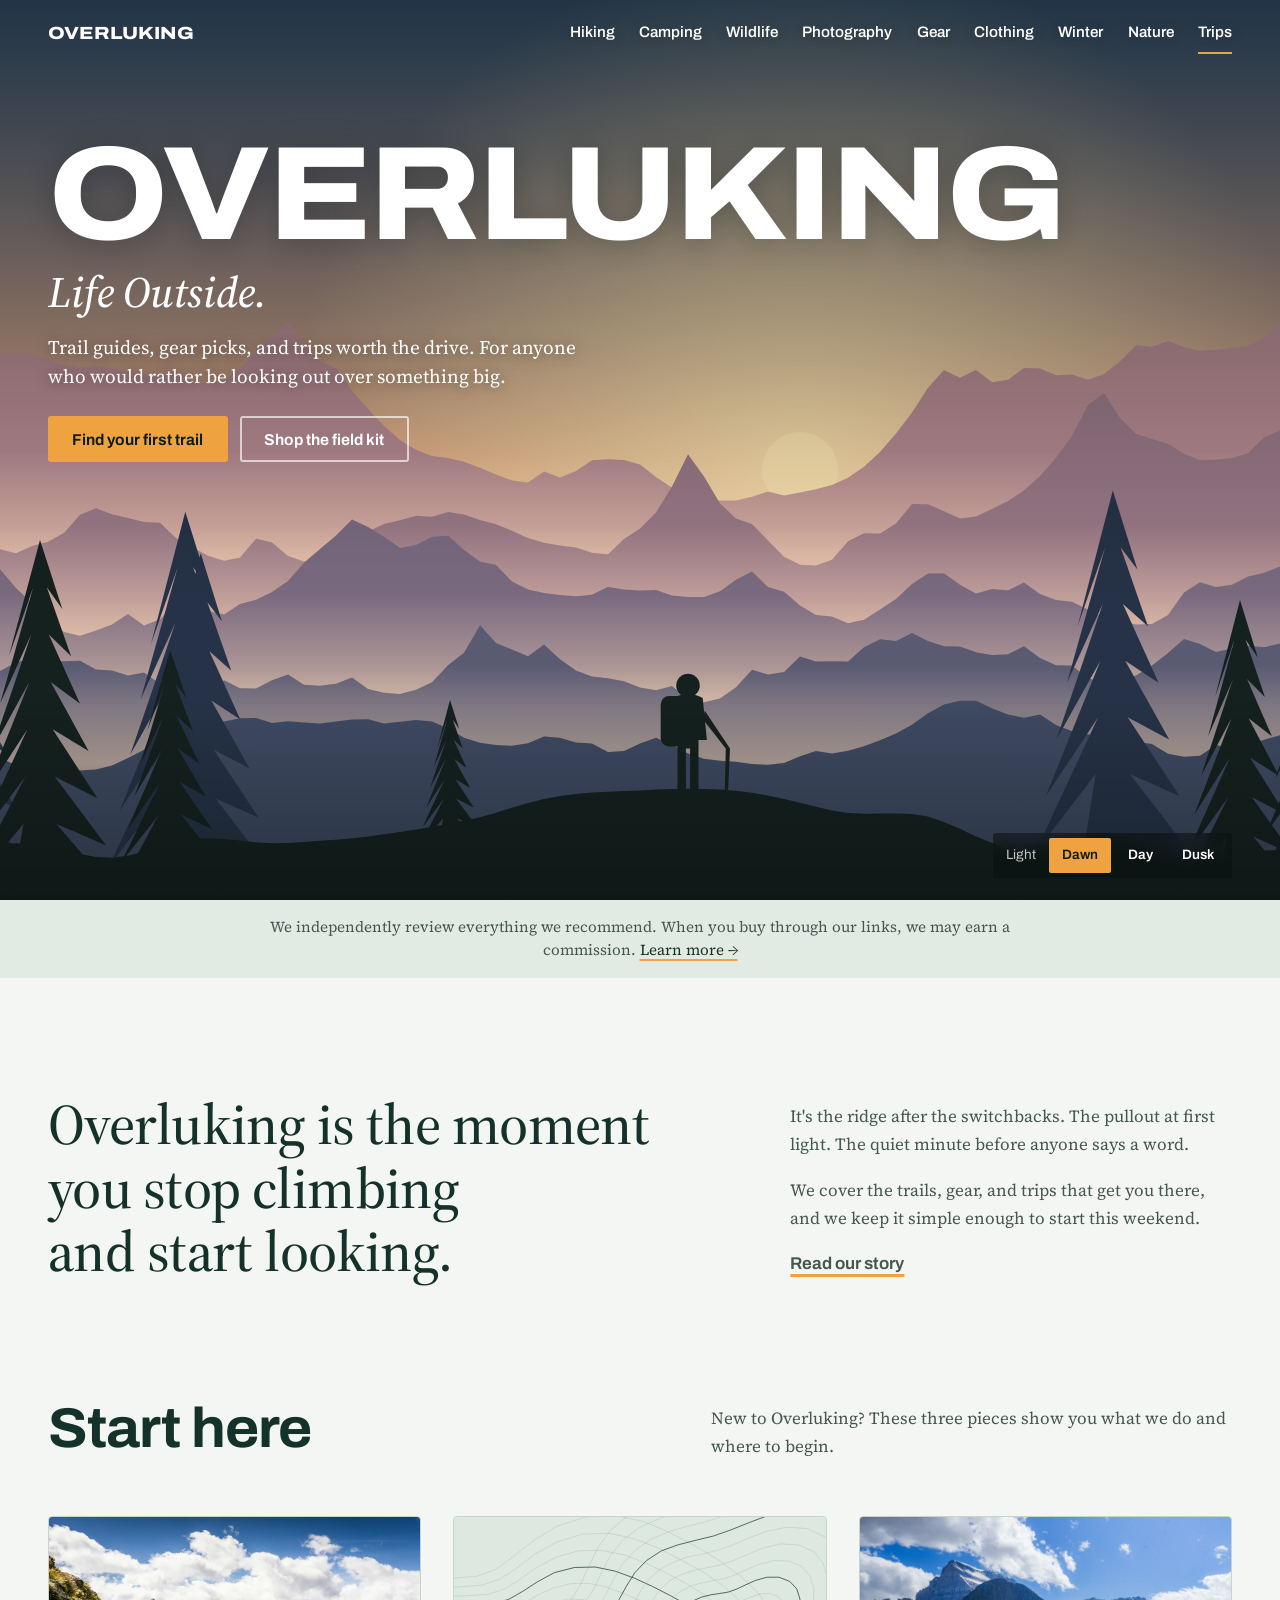
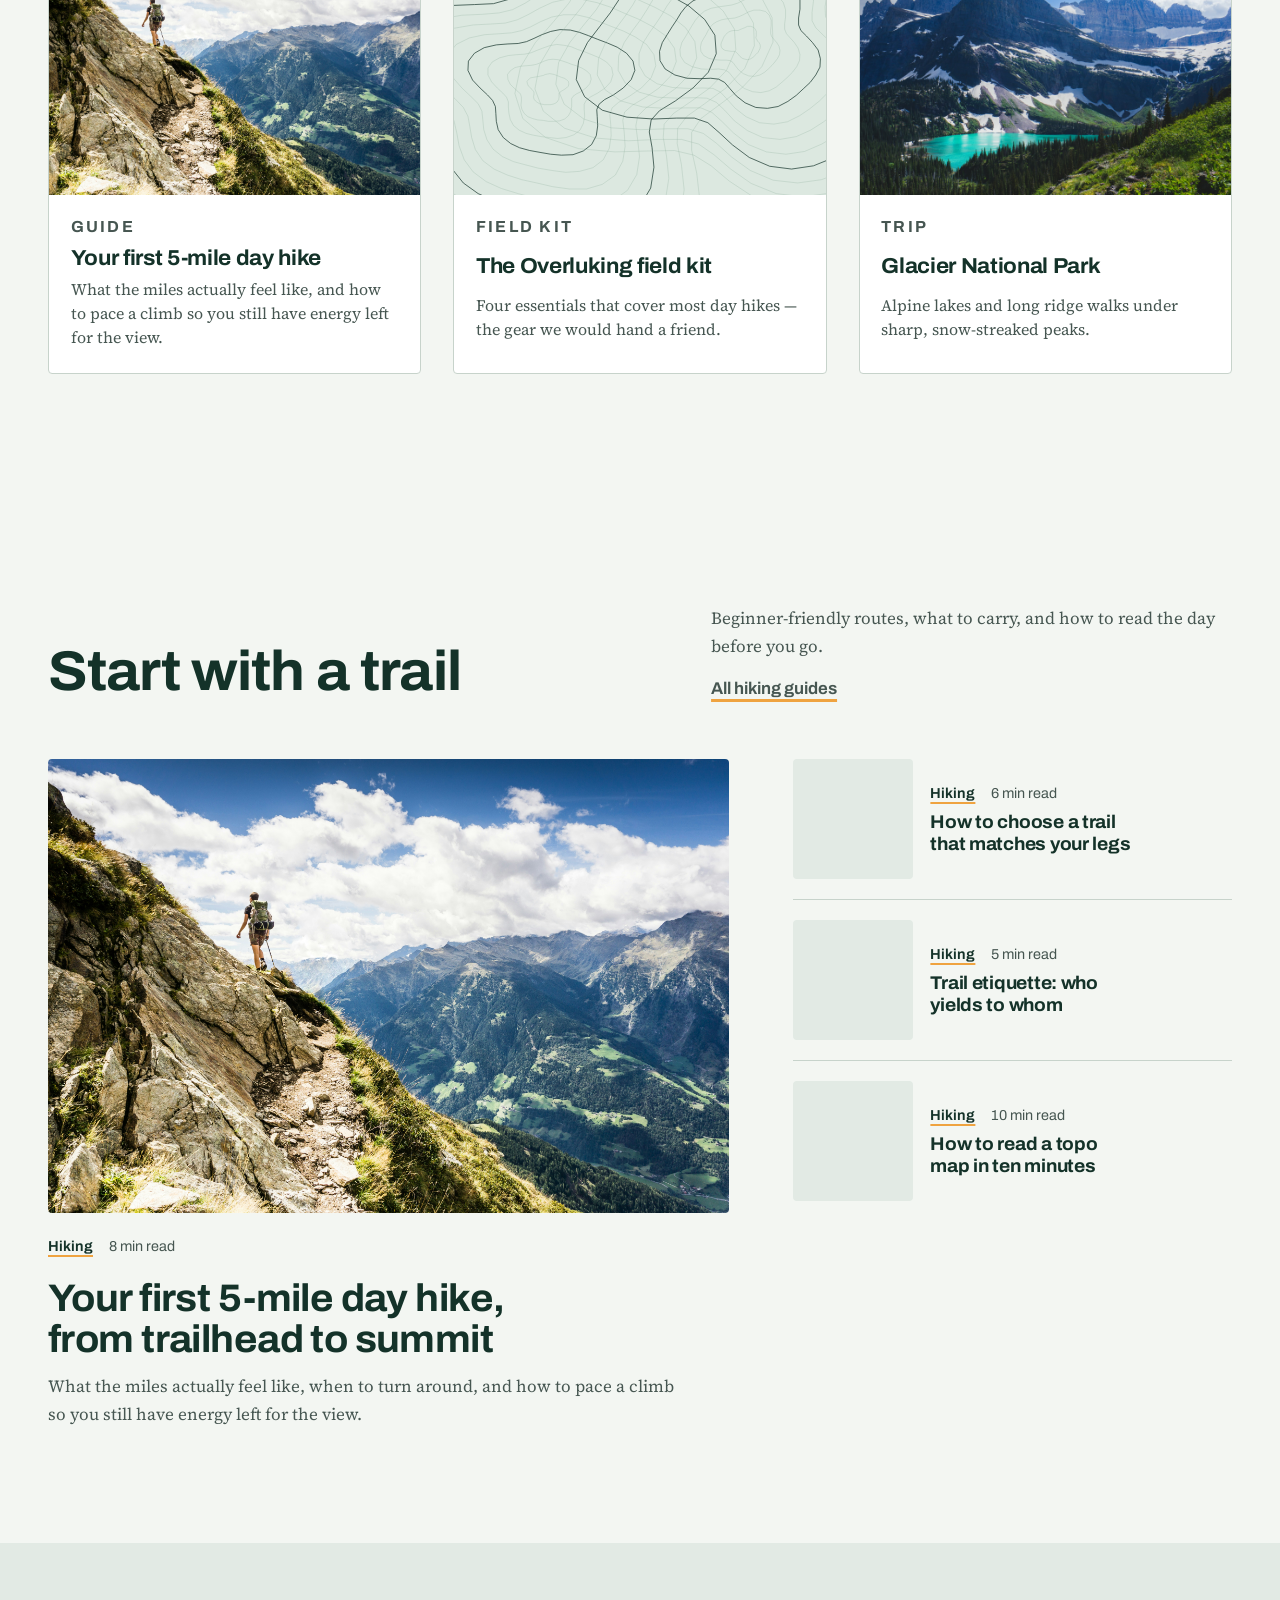
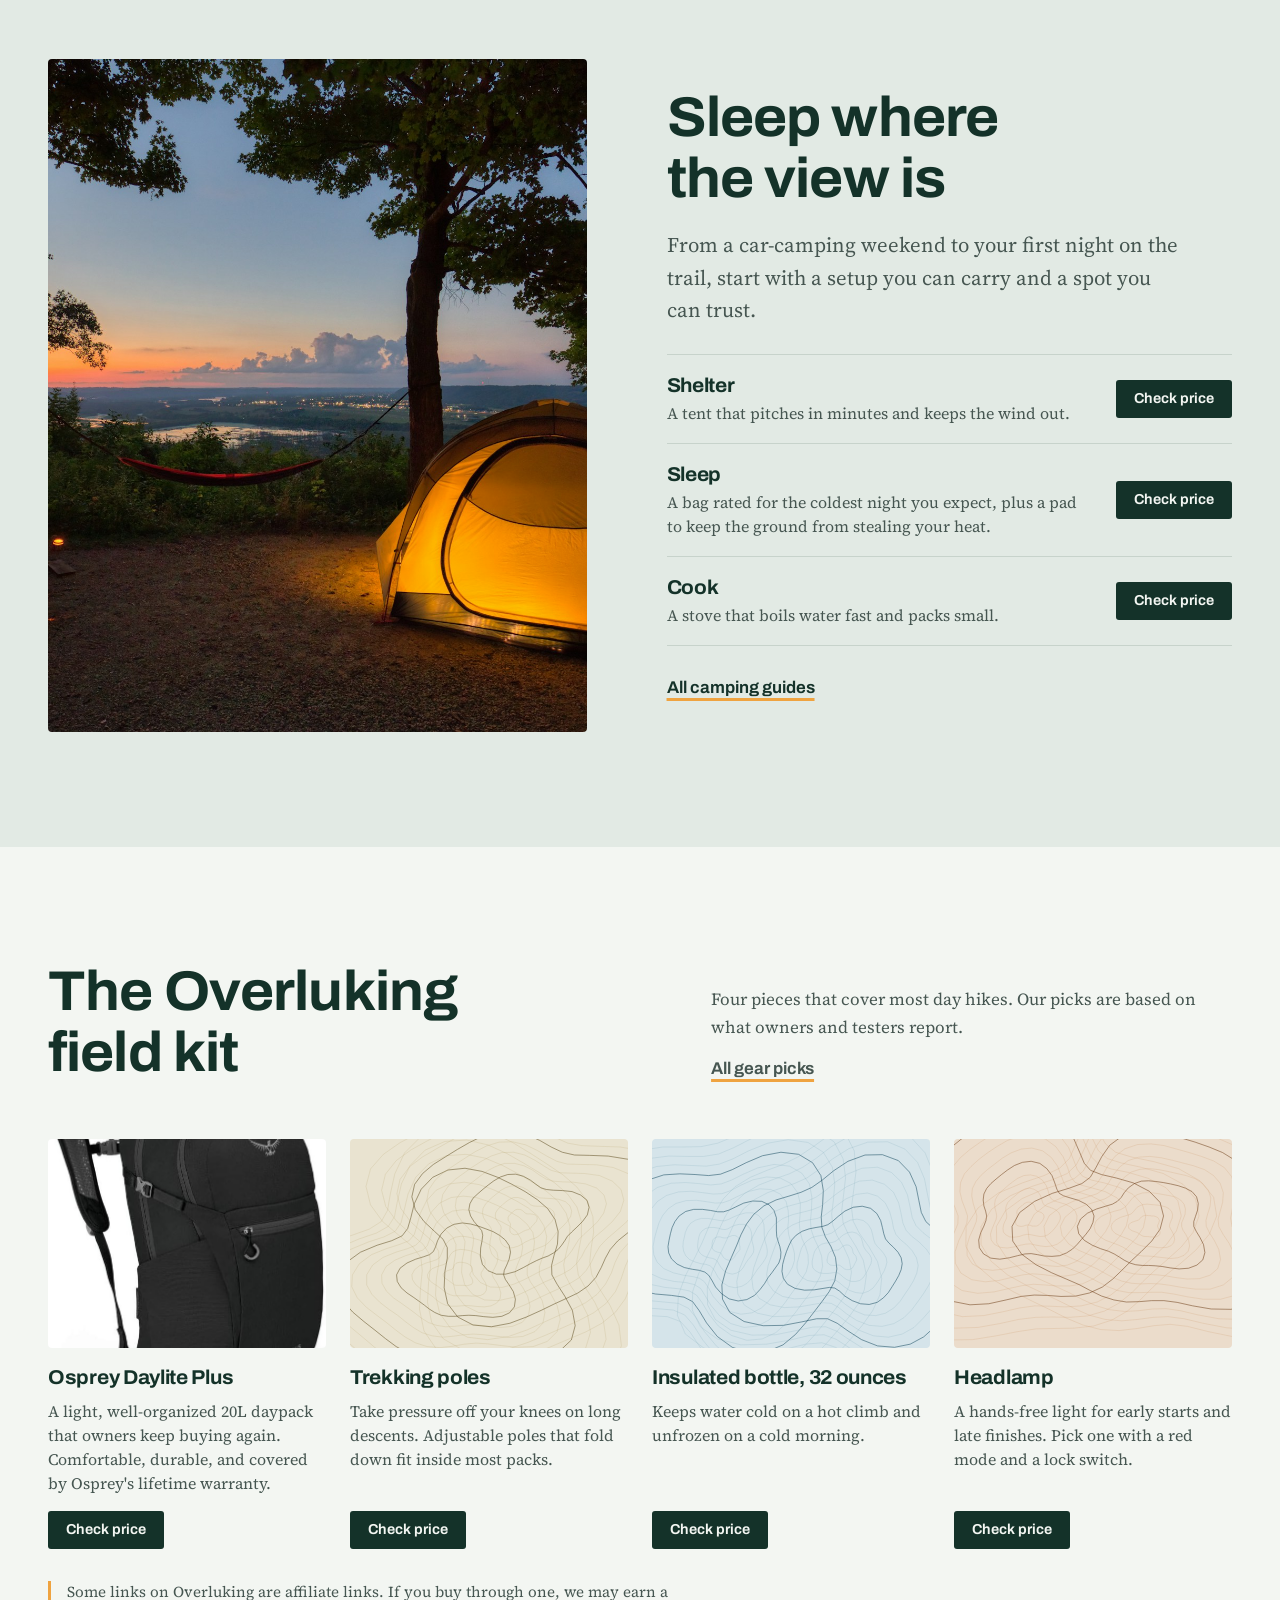
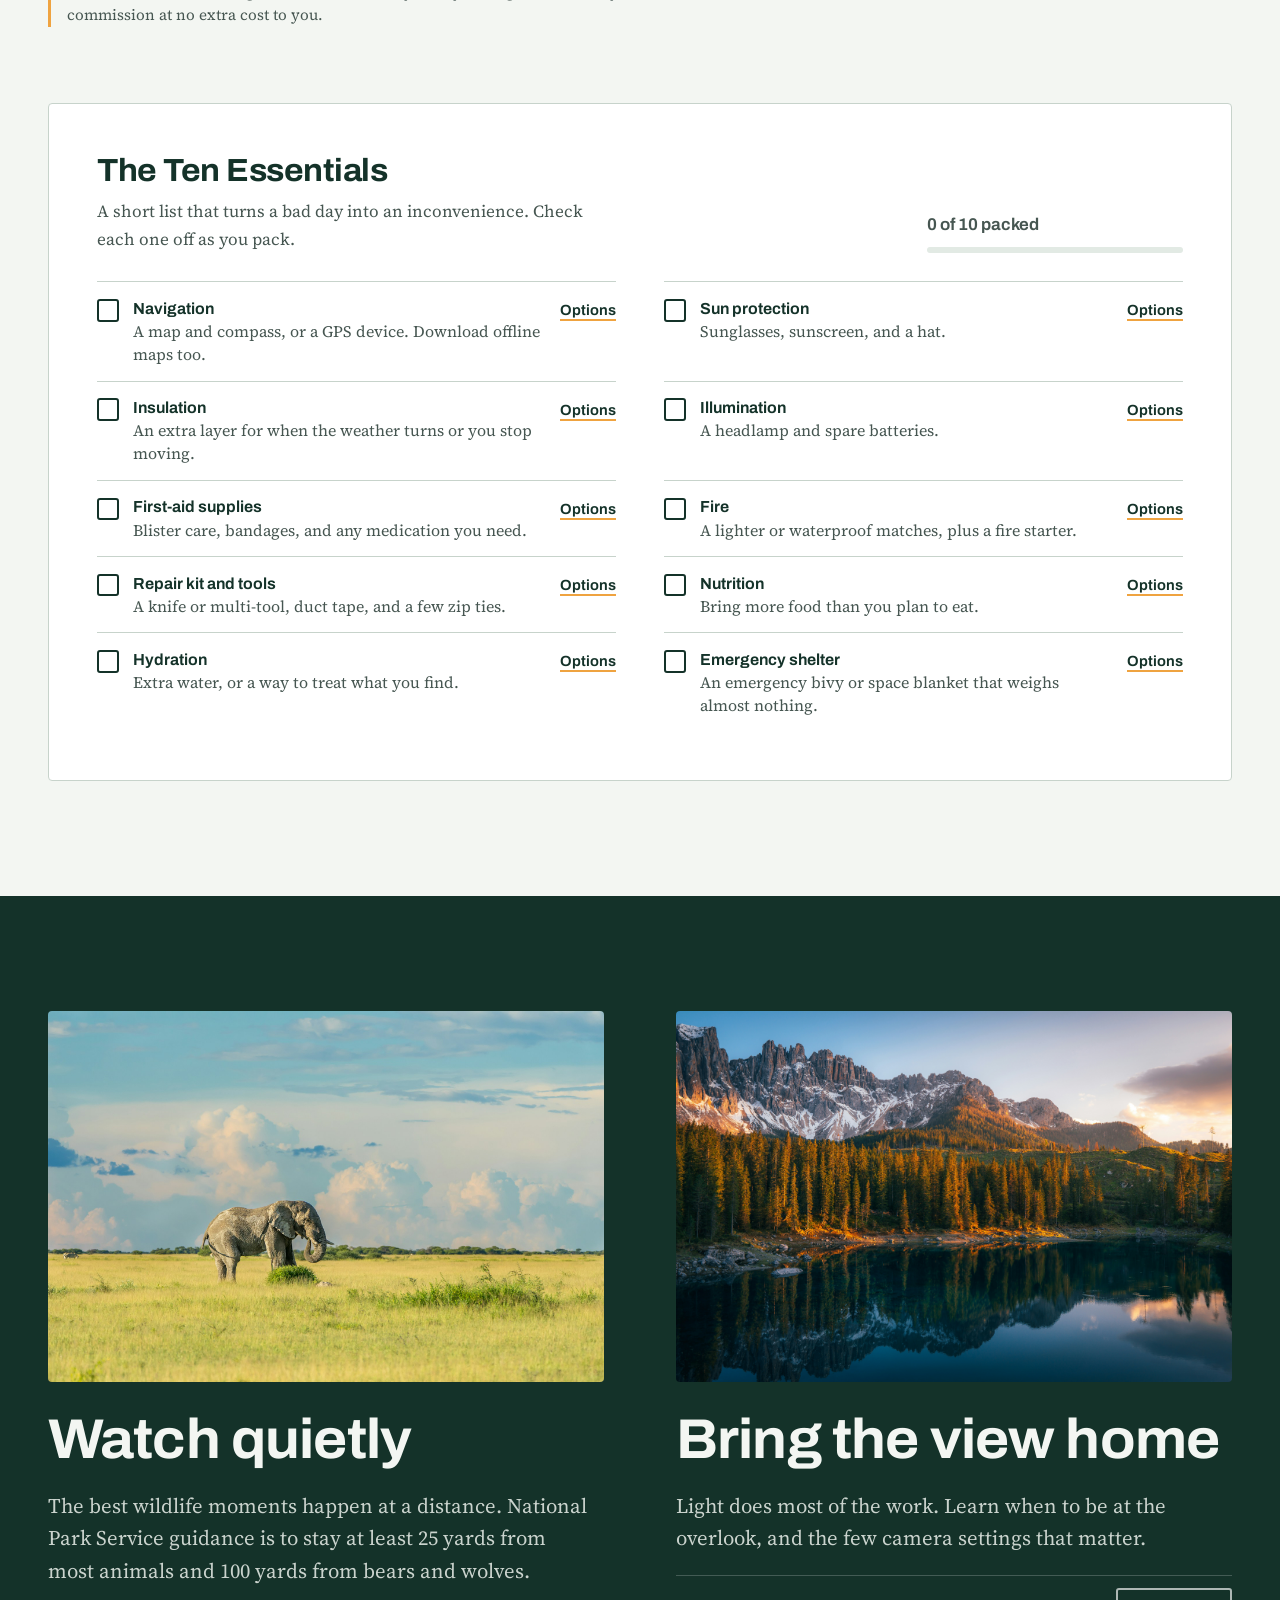
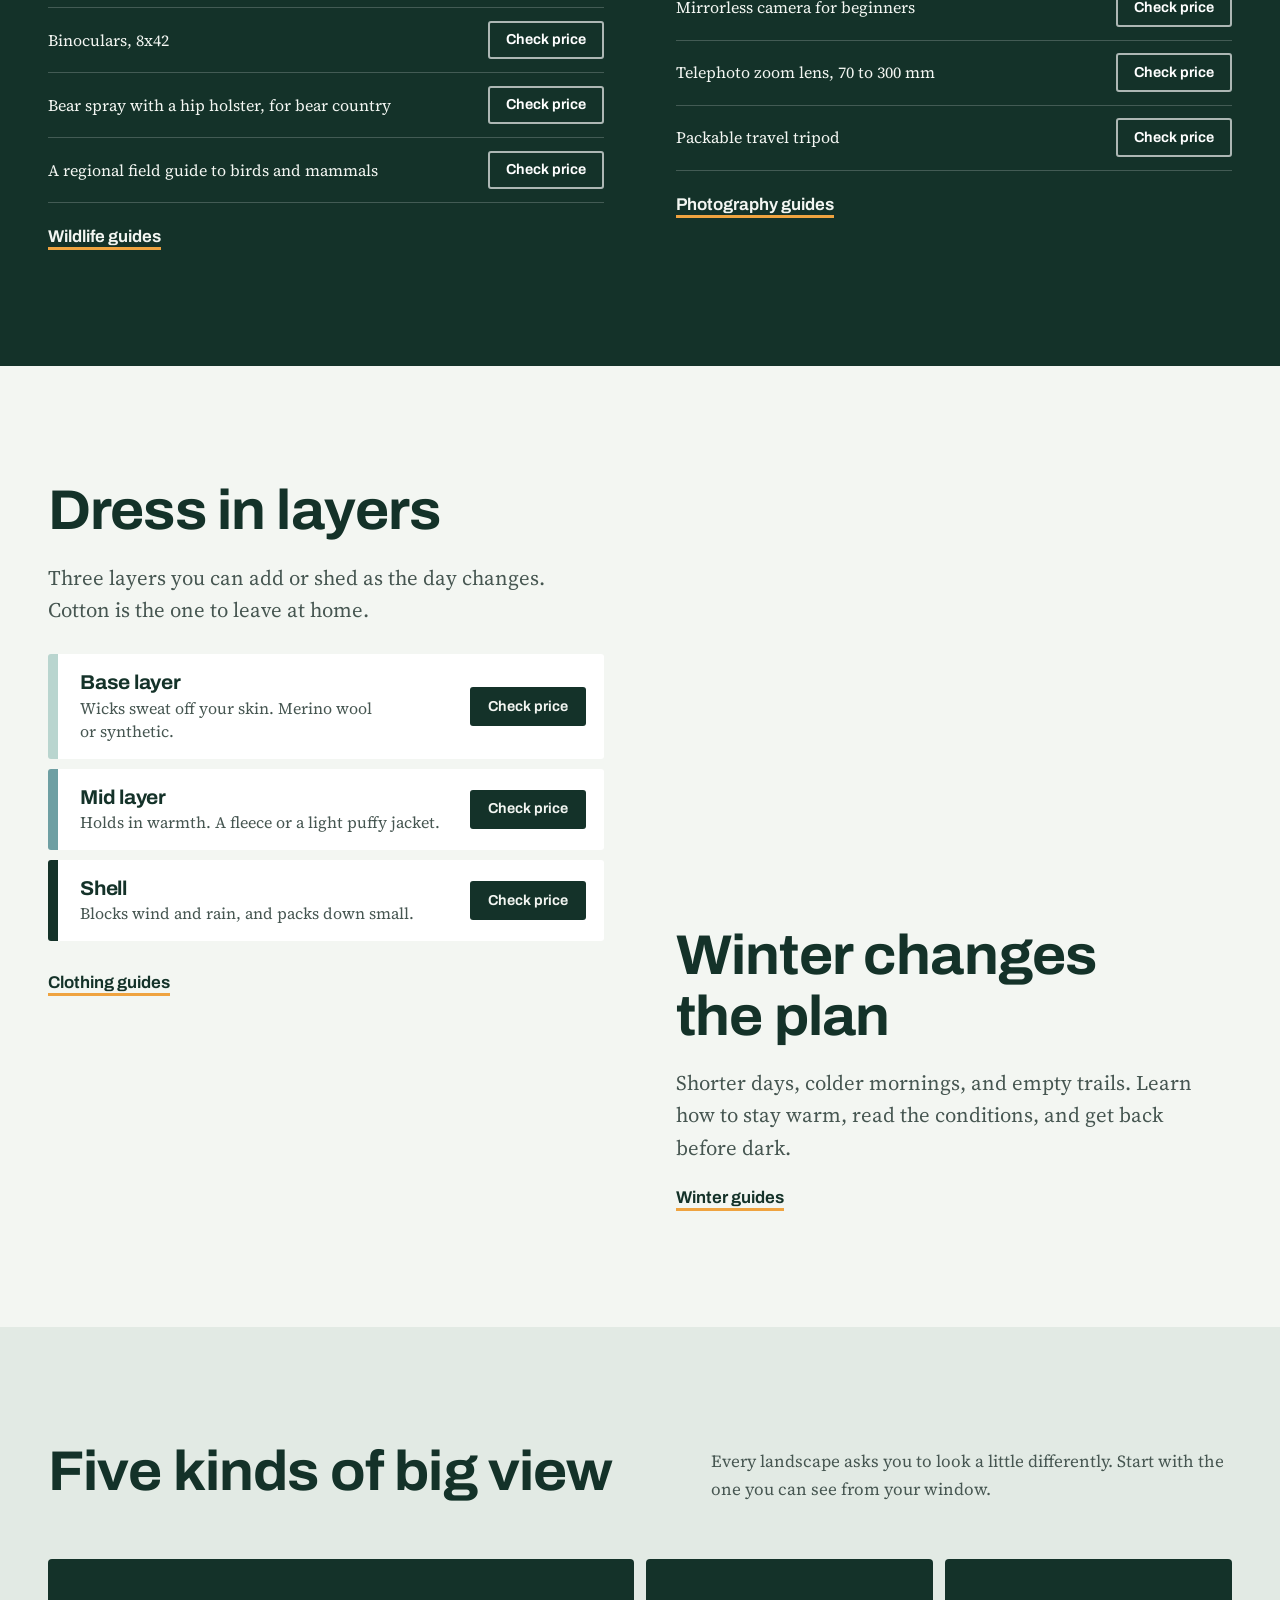
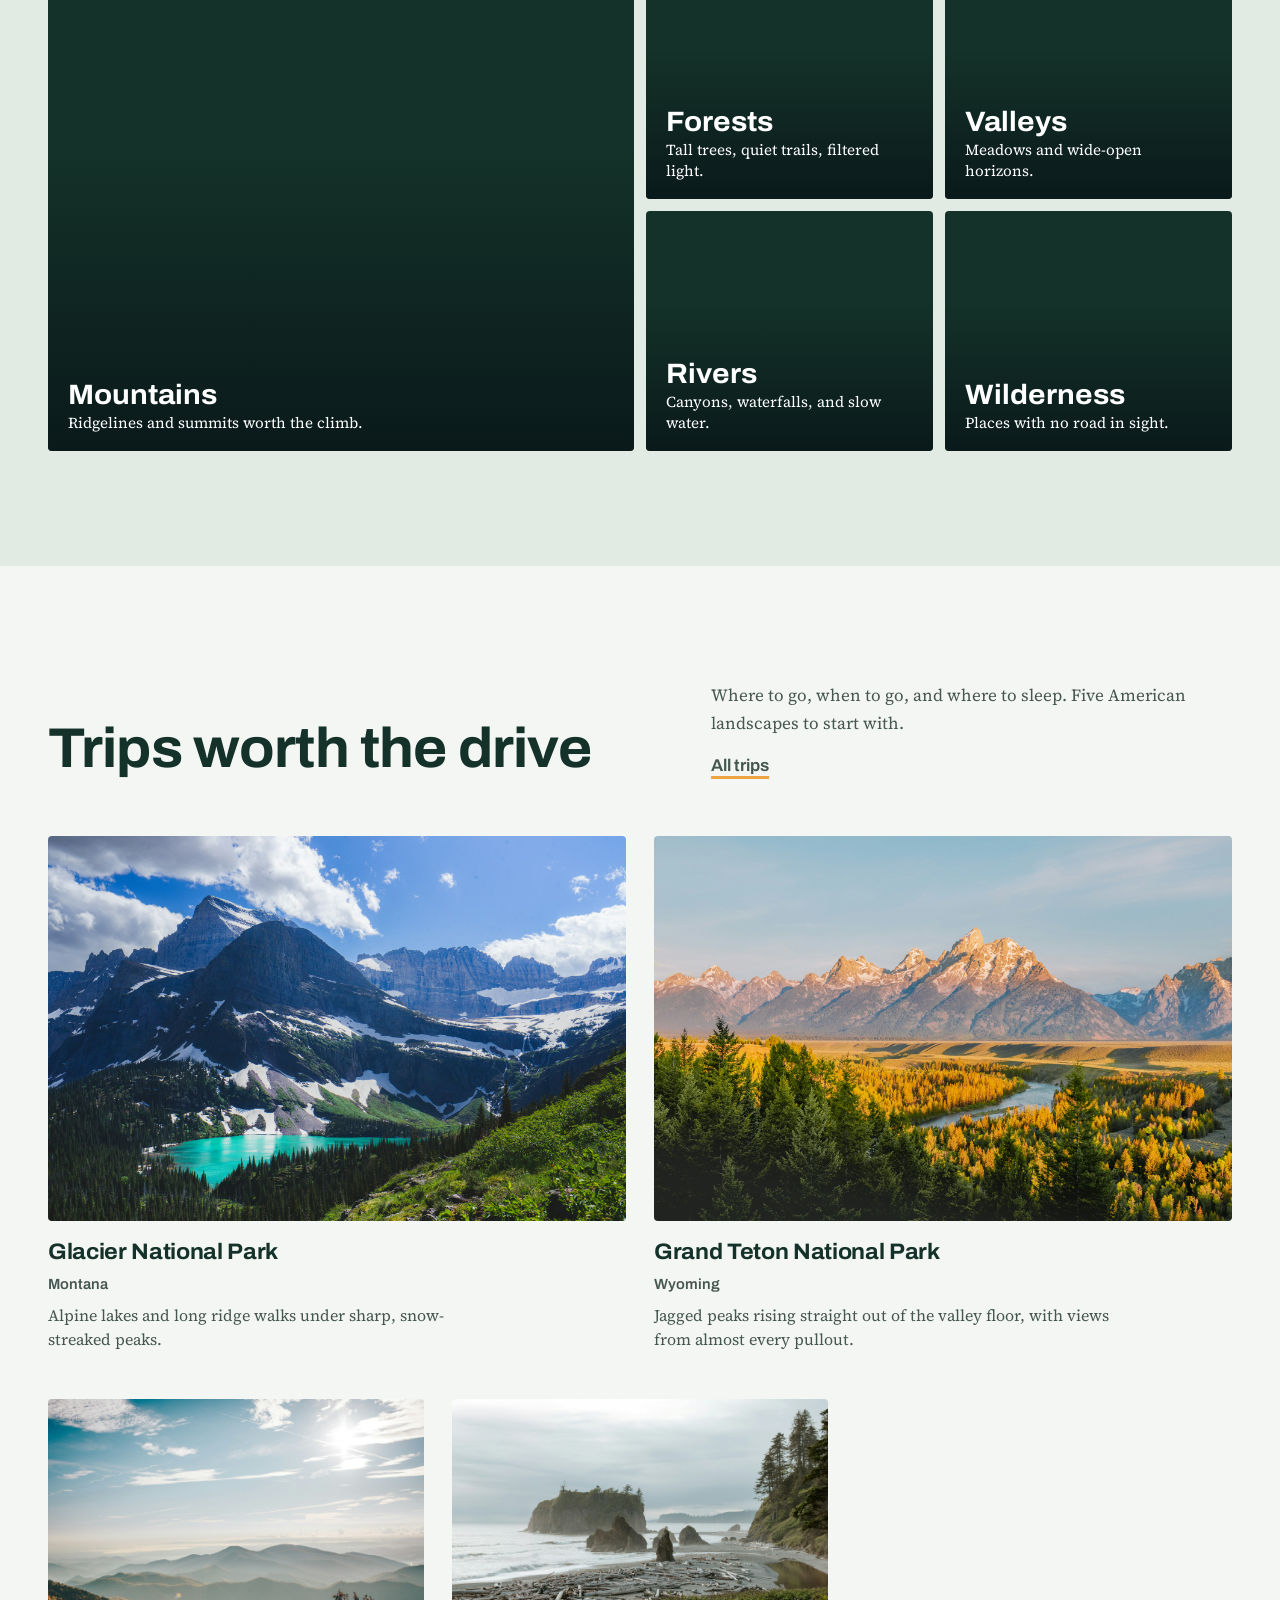
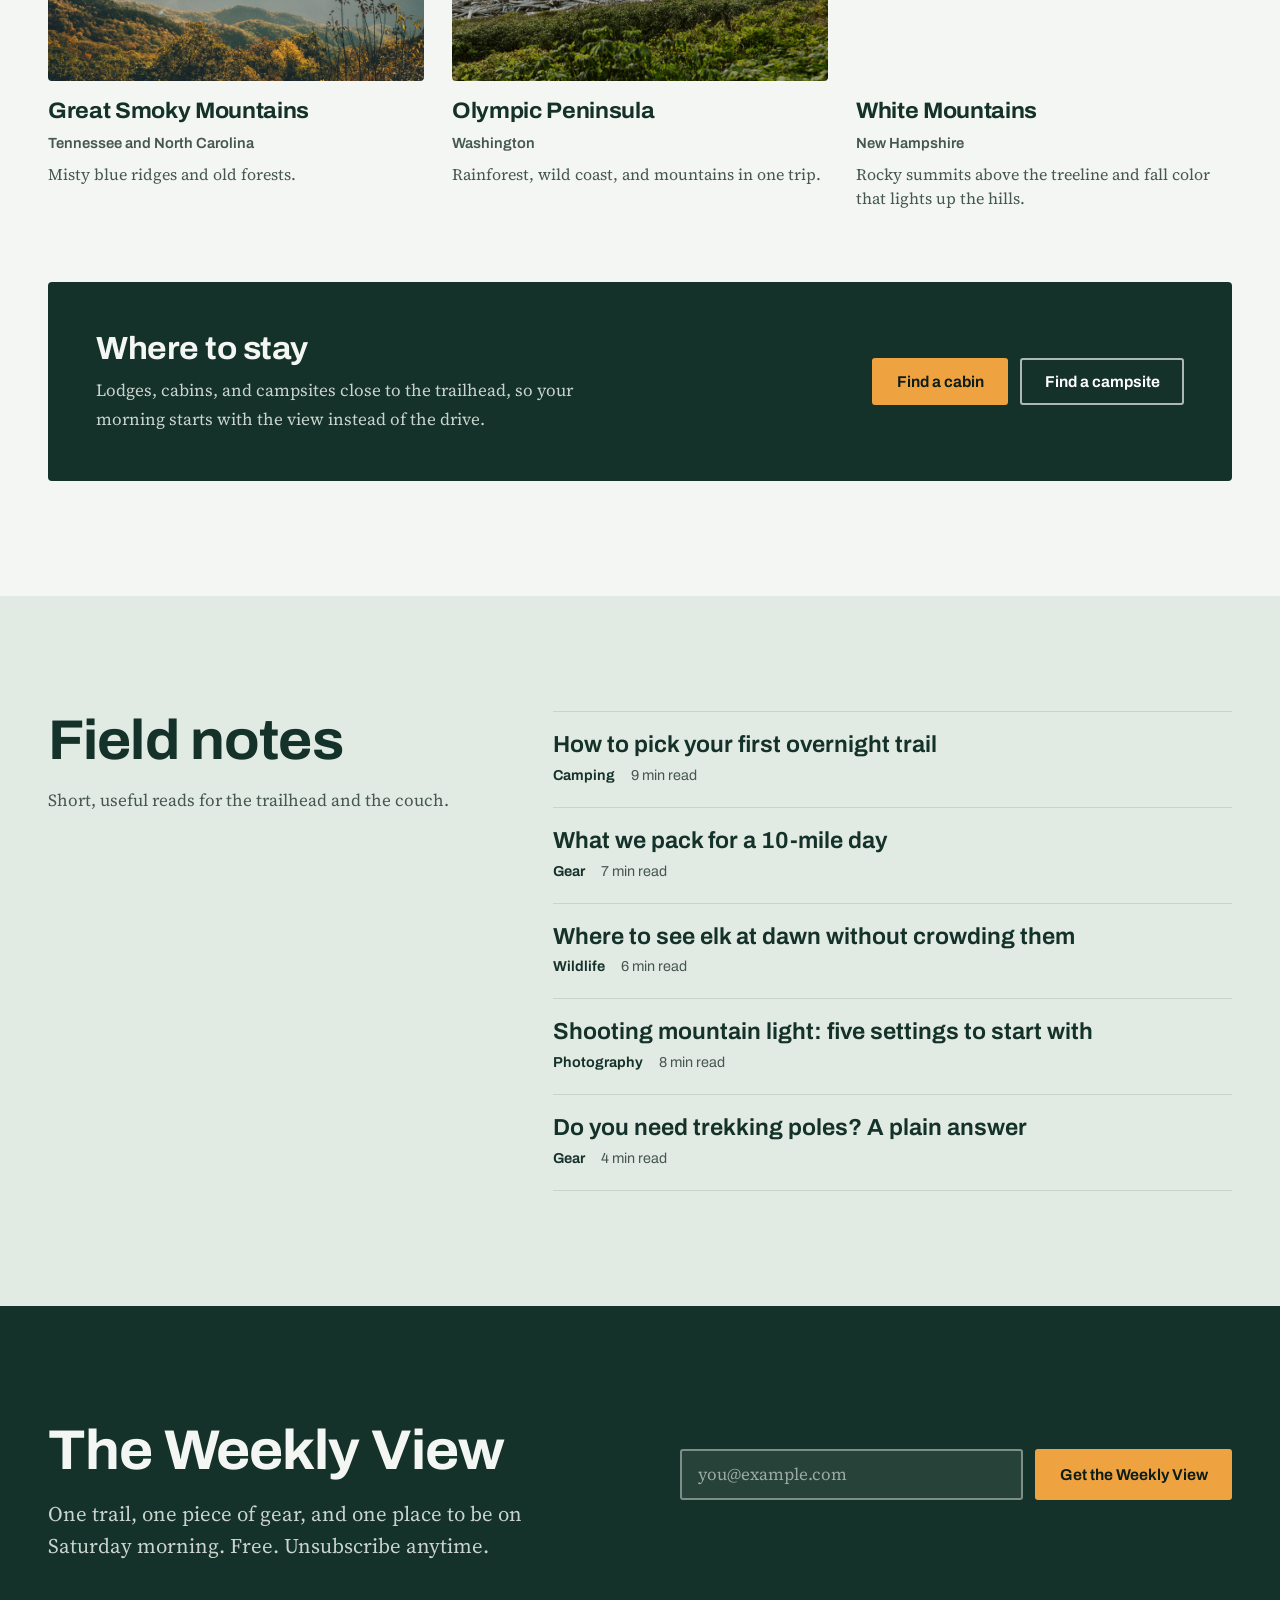
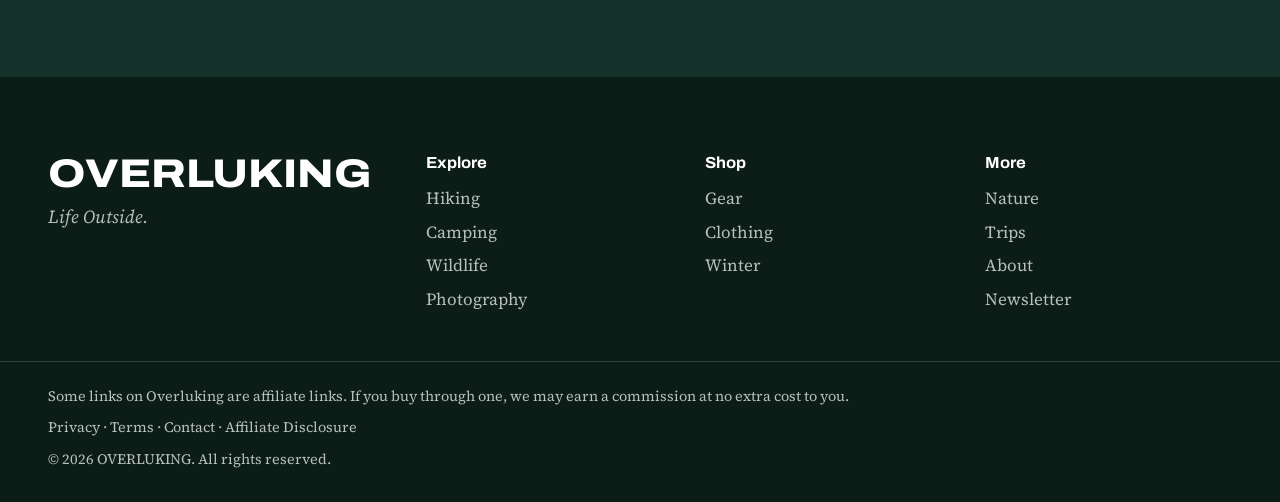
==== commit 6f8d61e2: "Update product details for Osprey Daylite Plus Replaced the daypack product details with Osprey Dayl" ====
--- a/index.html
+++ b/index.html
@@ -227,12 +227,13 @@
 
         <ul class="products">
           <li class="product">
-            <img src="assets/img/gear-pack.svg" width="800" height="600" alt="" loading="lazy" decoding="async">
-            <div class="product__body">
-              <h3>Daypack, 25 to 30 liters</h3>
-              <p>Carries the essentials without swinging on steep trail. Look for a hip belt and a bottle pocket you can reach.</p>
-              <a class="btn btn--solid btn--small" href="#" rel="sponsored noopener" data-slot="daypack">Check price<span class="visually-hidden"> for a daypack</span></a>
-            </div>
+  <img src="assets/img/gear-daypack.jpg" width="800" height="600" alt="Osprey Daylite Plus daypack" loading="lazy" decoding="async">
+  <div class="product__body">
+    <h3>Osprey Daylite Plus</h3>
+    <p>A light, well-organized 20L daypack that owners keep buying again. Comfortable, durable, and covered by Osprey's lifetime warranty.</p>
+    <a class="btn btn--solid btn--small" href="https://www.amazon.com/Osprey-Daylite-Plus-Daypack-Black/dp/B08LP1WWPT/?tag=overluking02-21" rel="sponsored noopener" data-slot="daypack">Check price<span class="visually-hidden"> for the Osprey Daylite Plus</span></a>
+  </div>
+</li>
           </li>
           <li class="product">
             <img src="assets/img/gear-poles.svg" width="800" height="600" alt="" loading="lazy" decoding="async">
